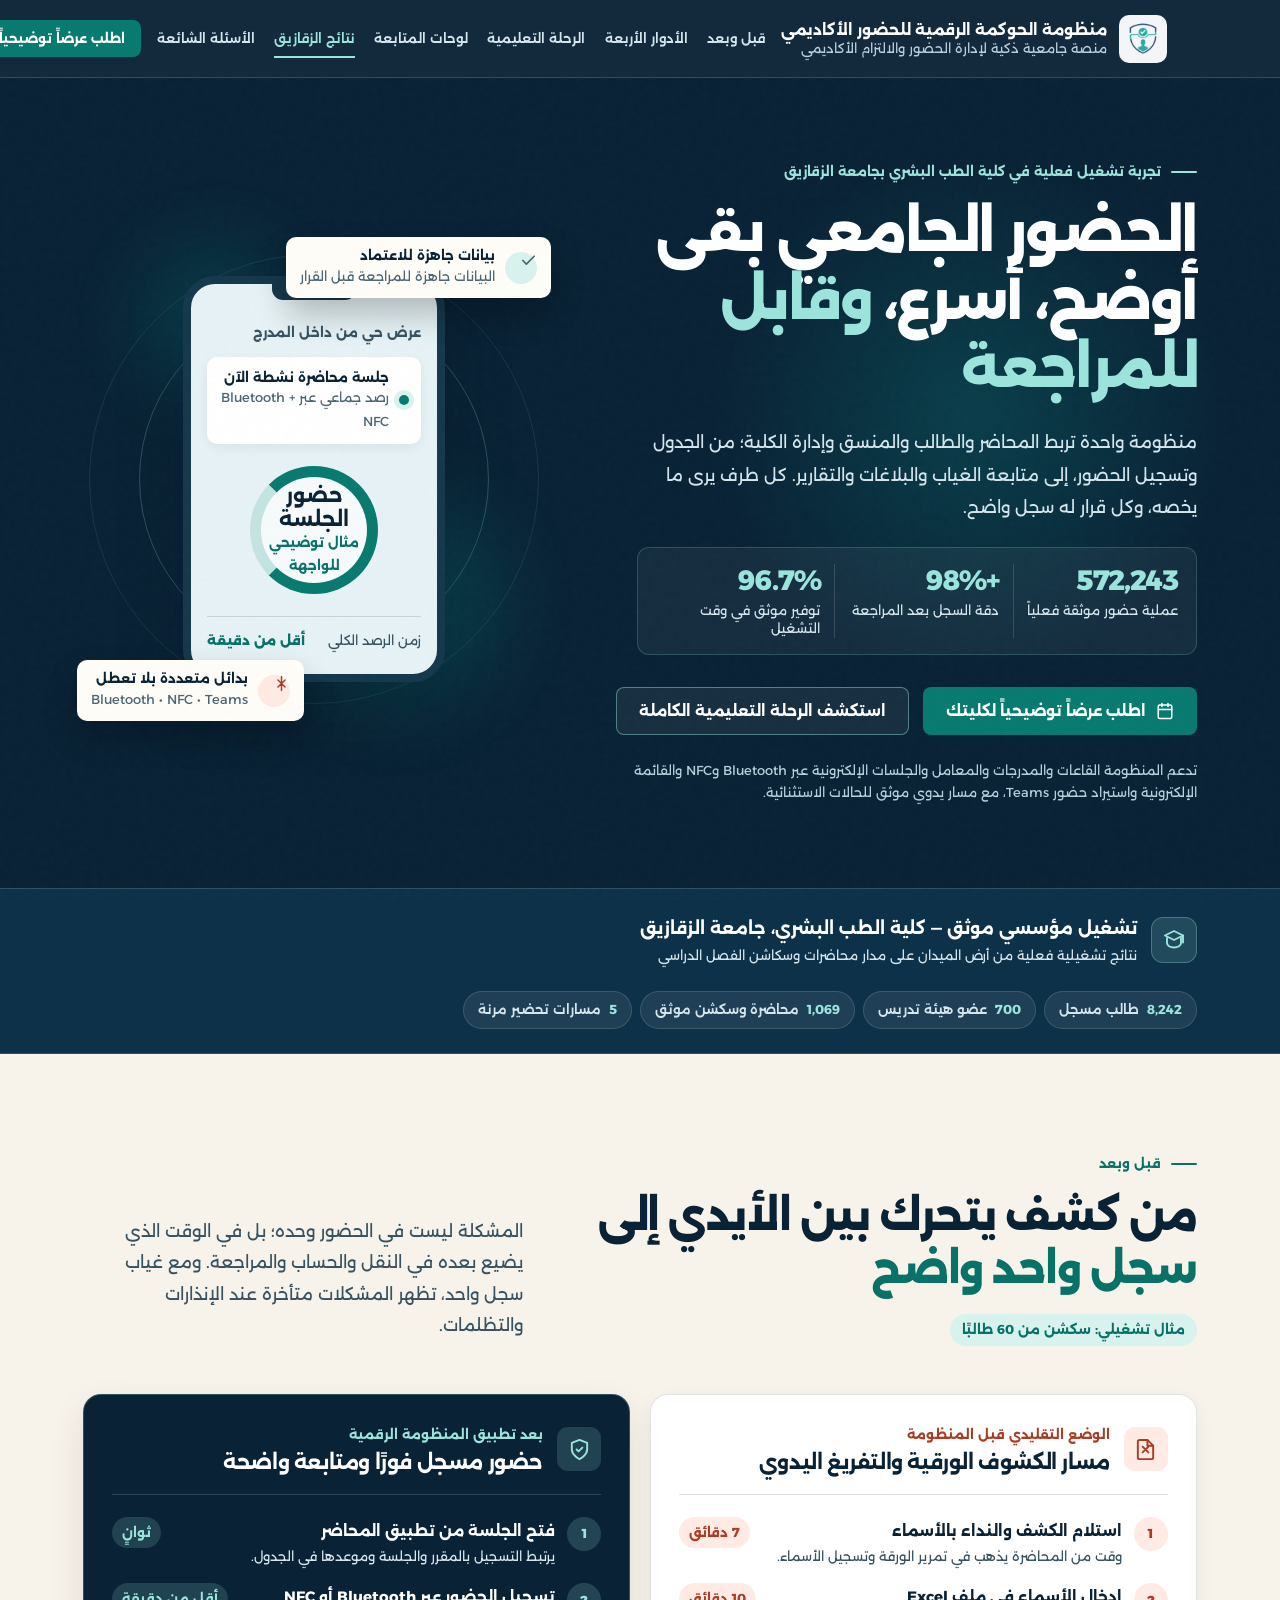
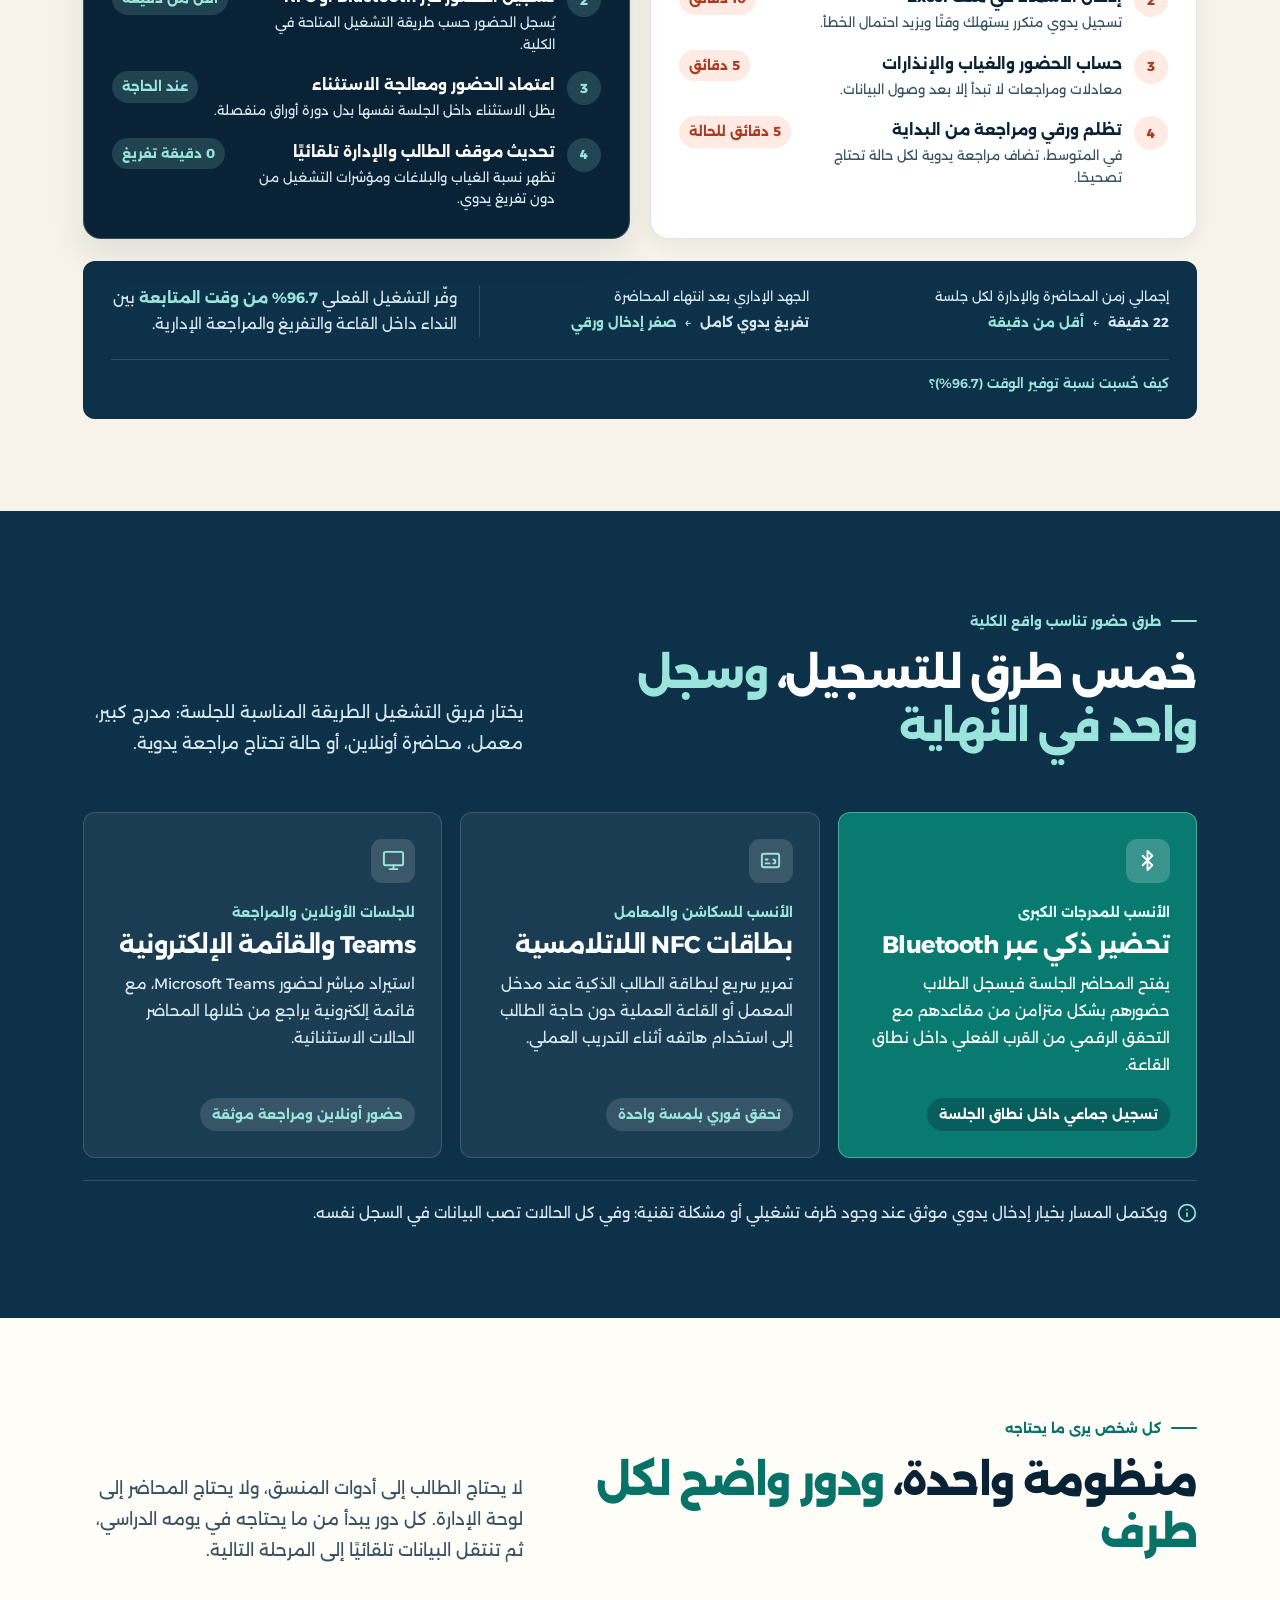
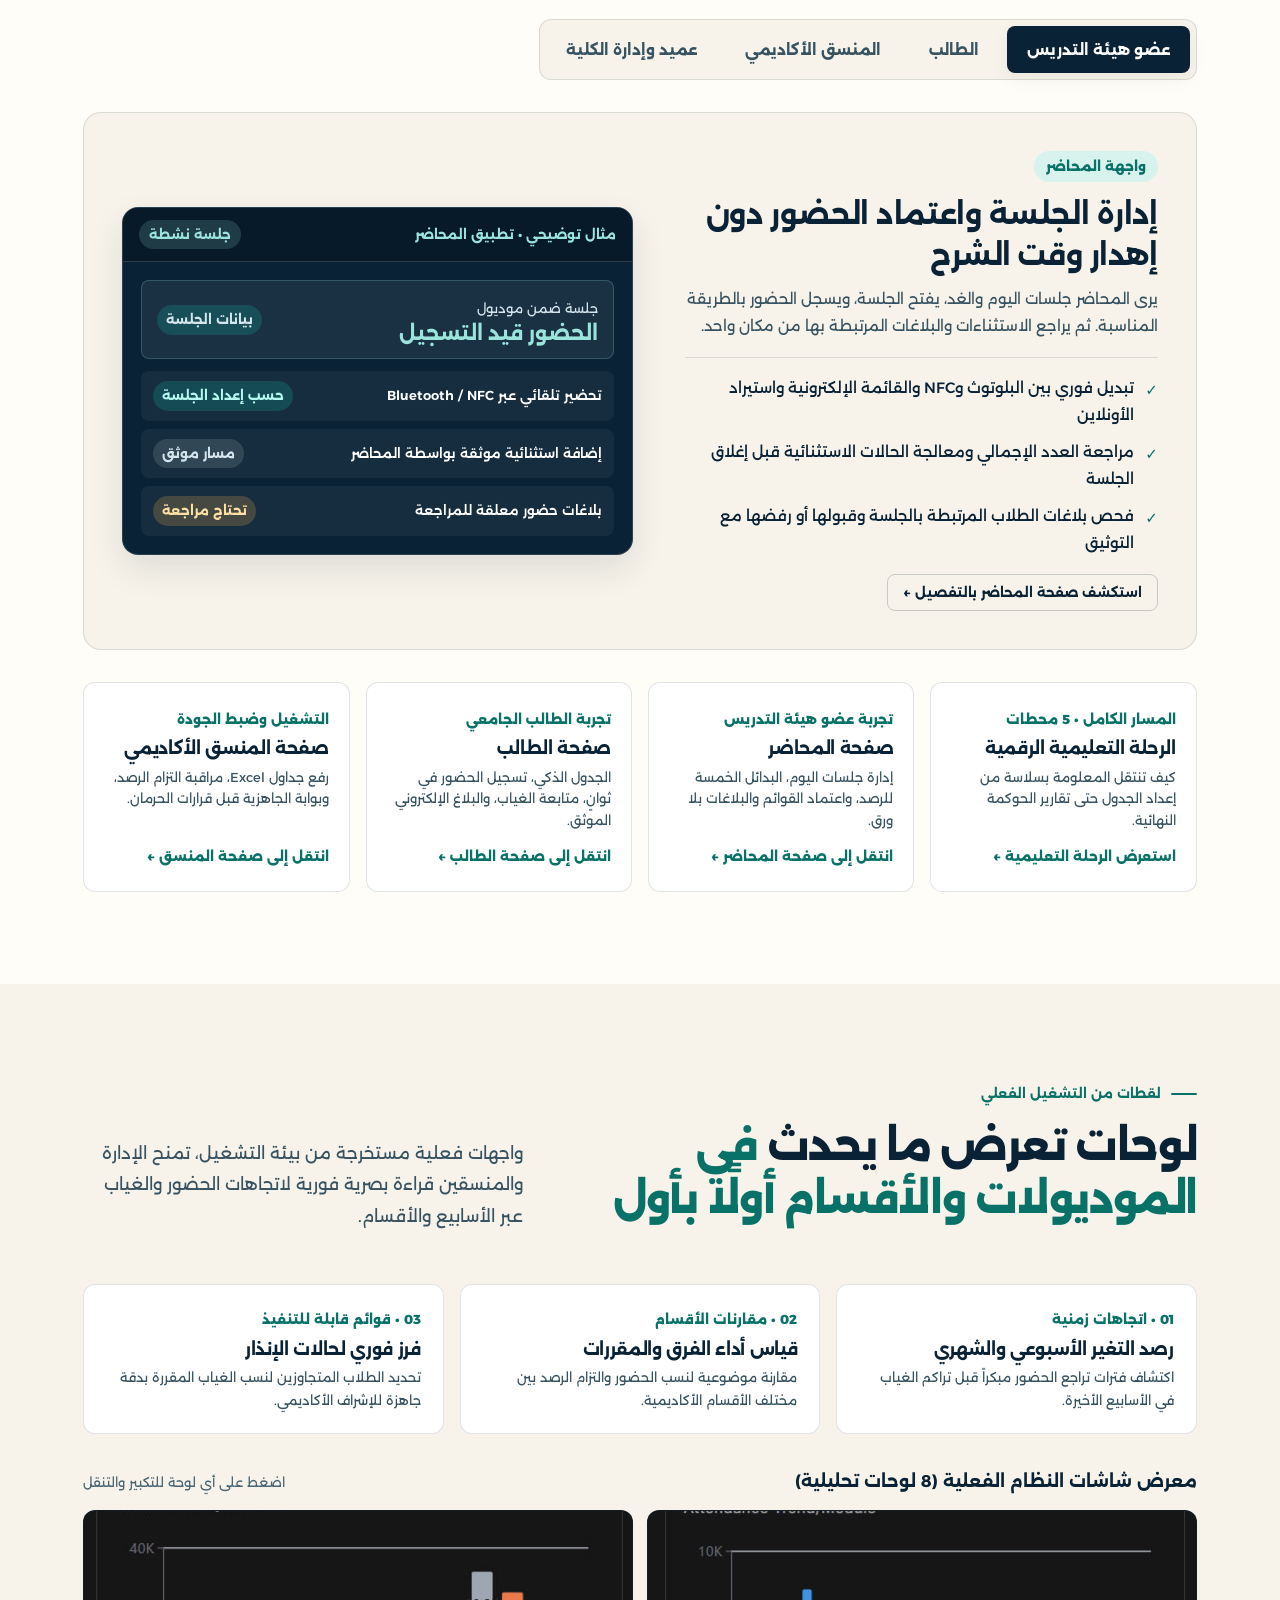
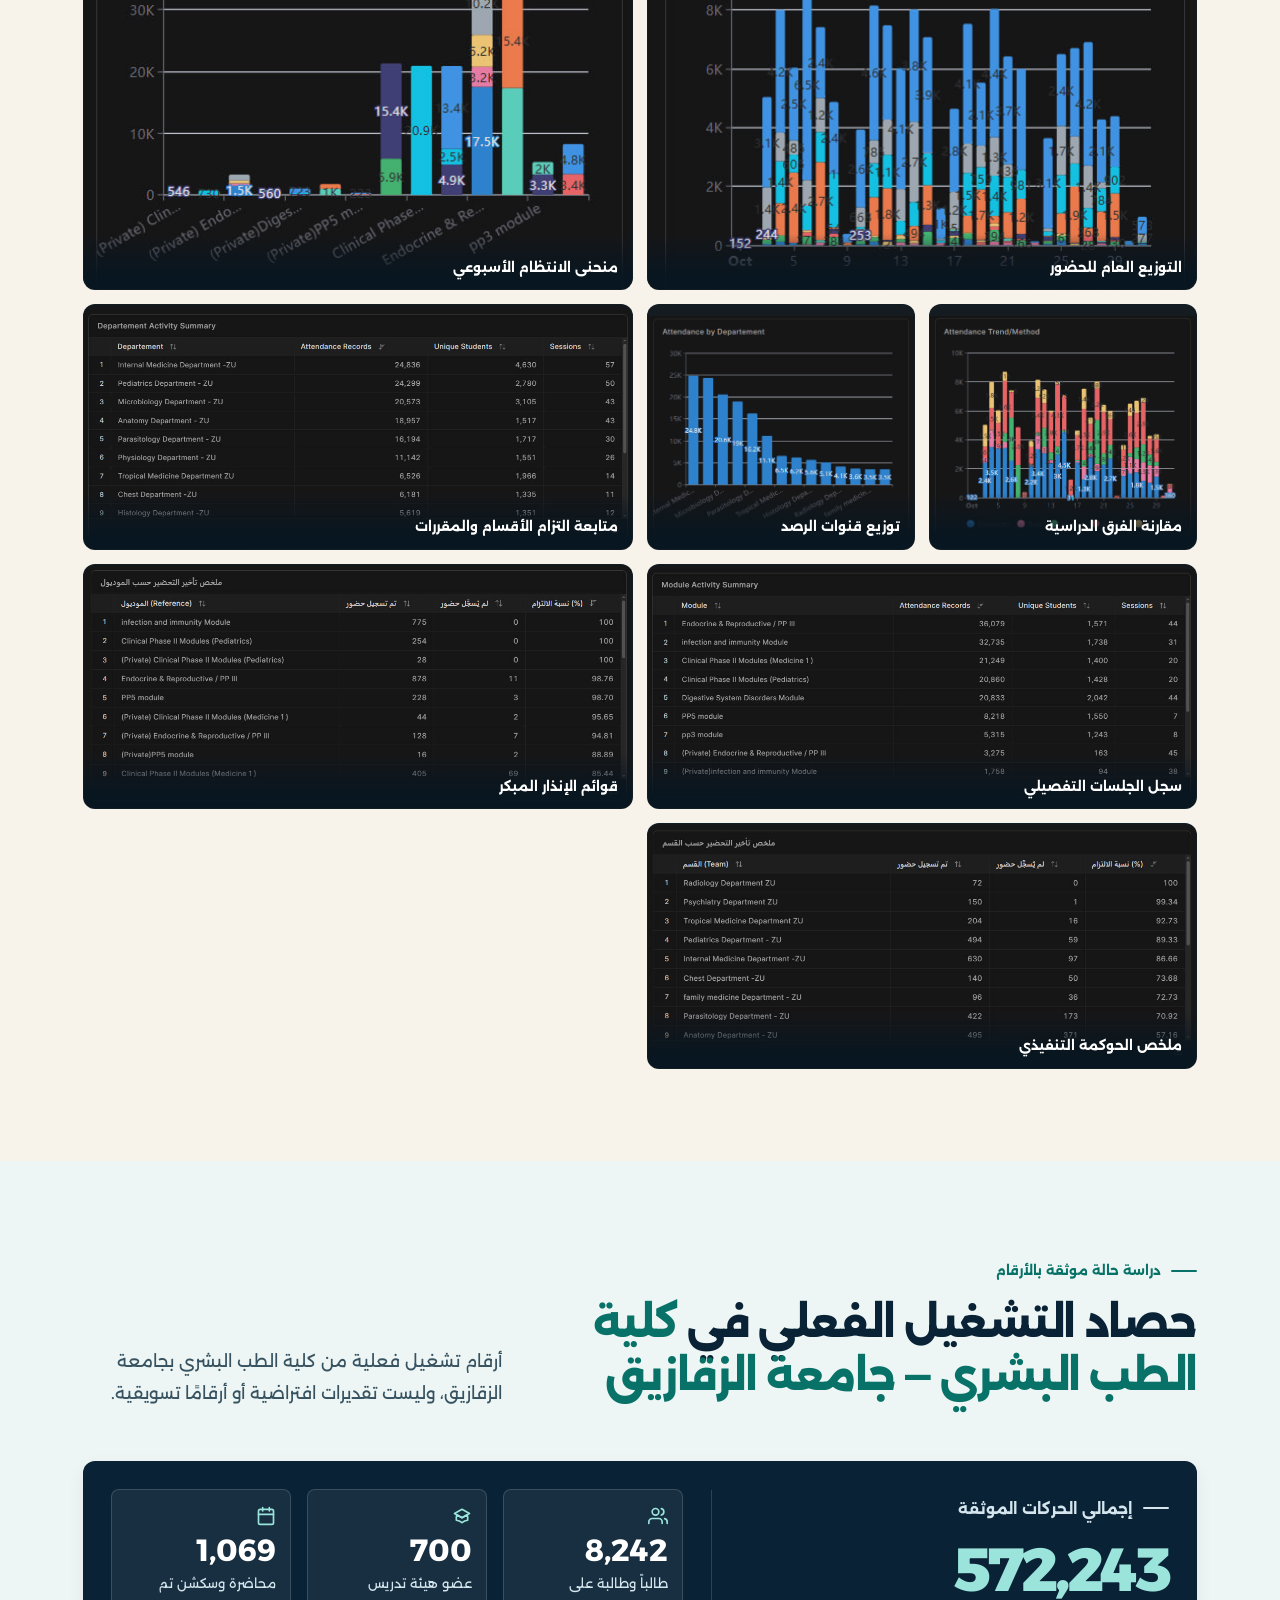
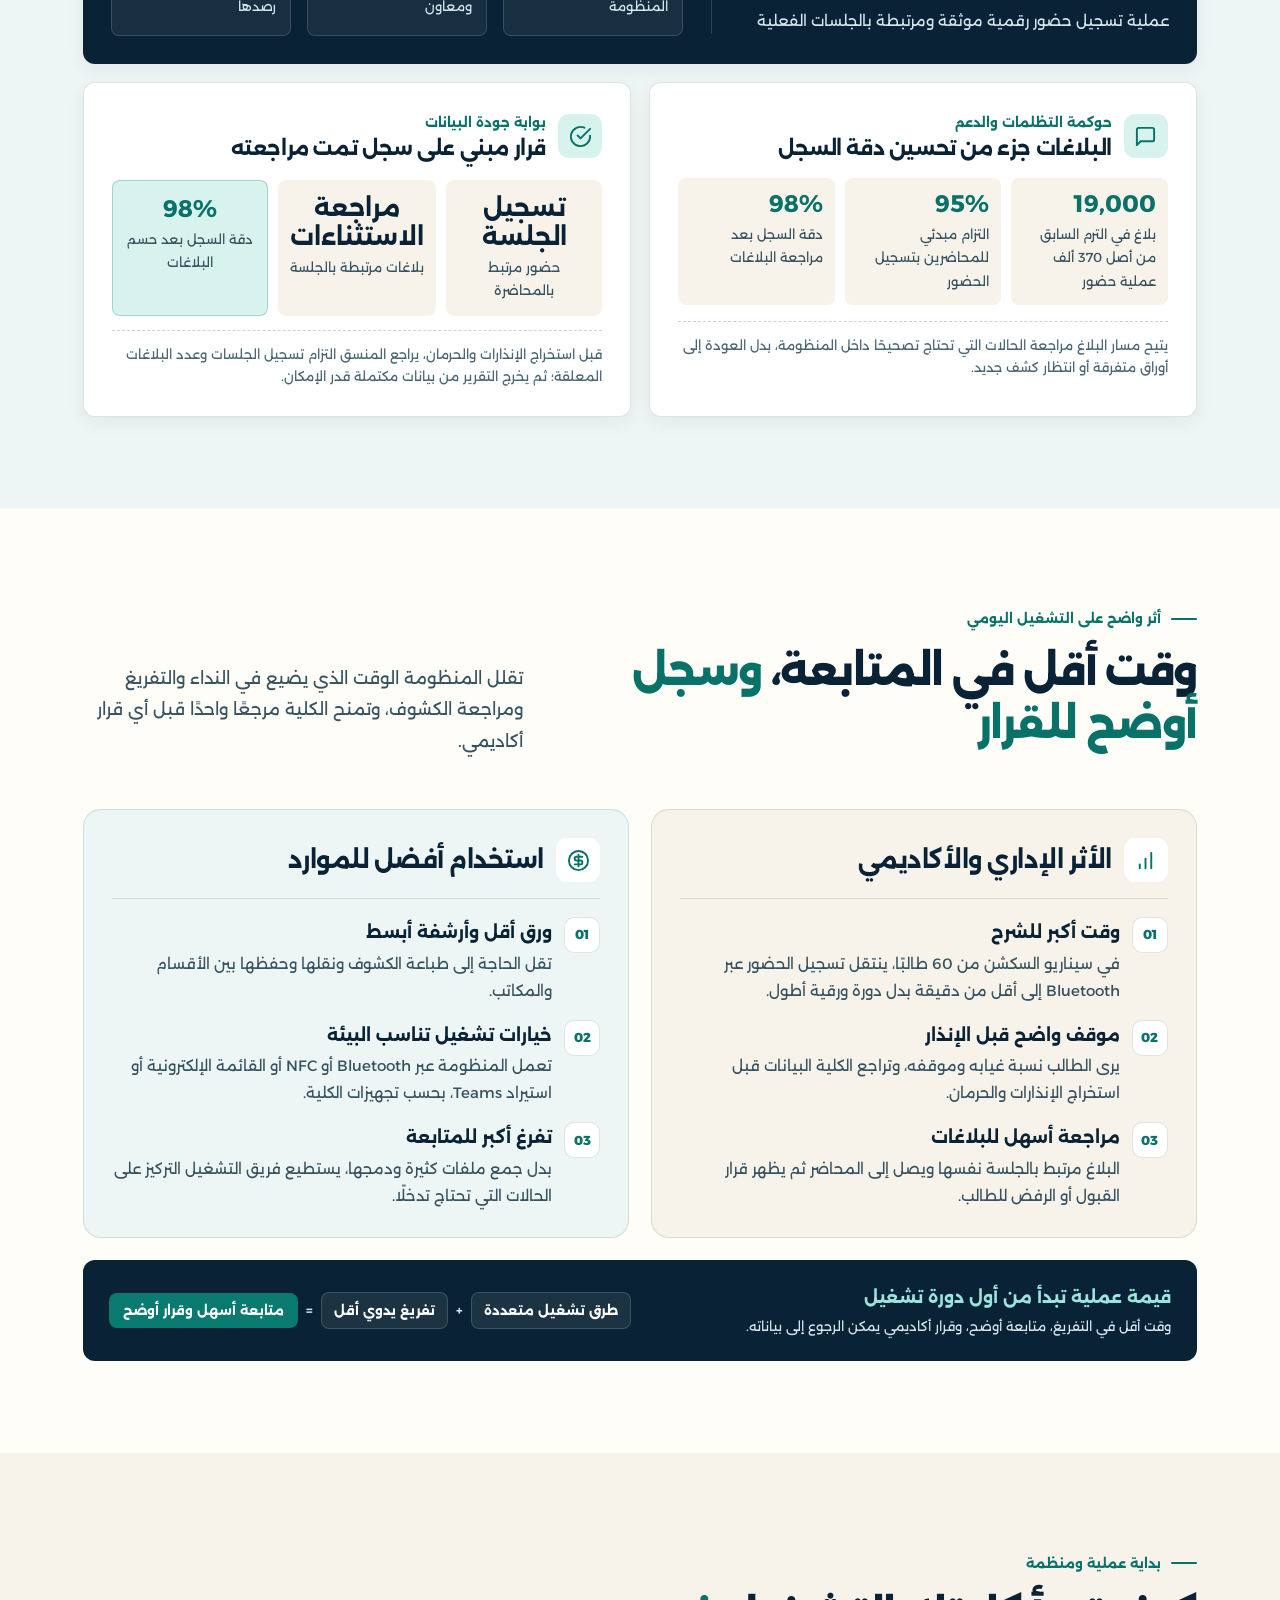
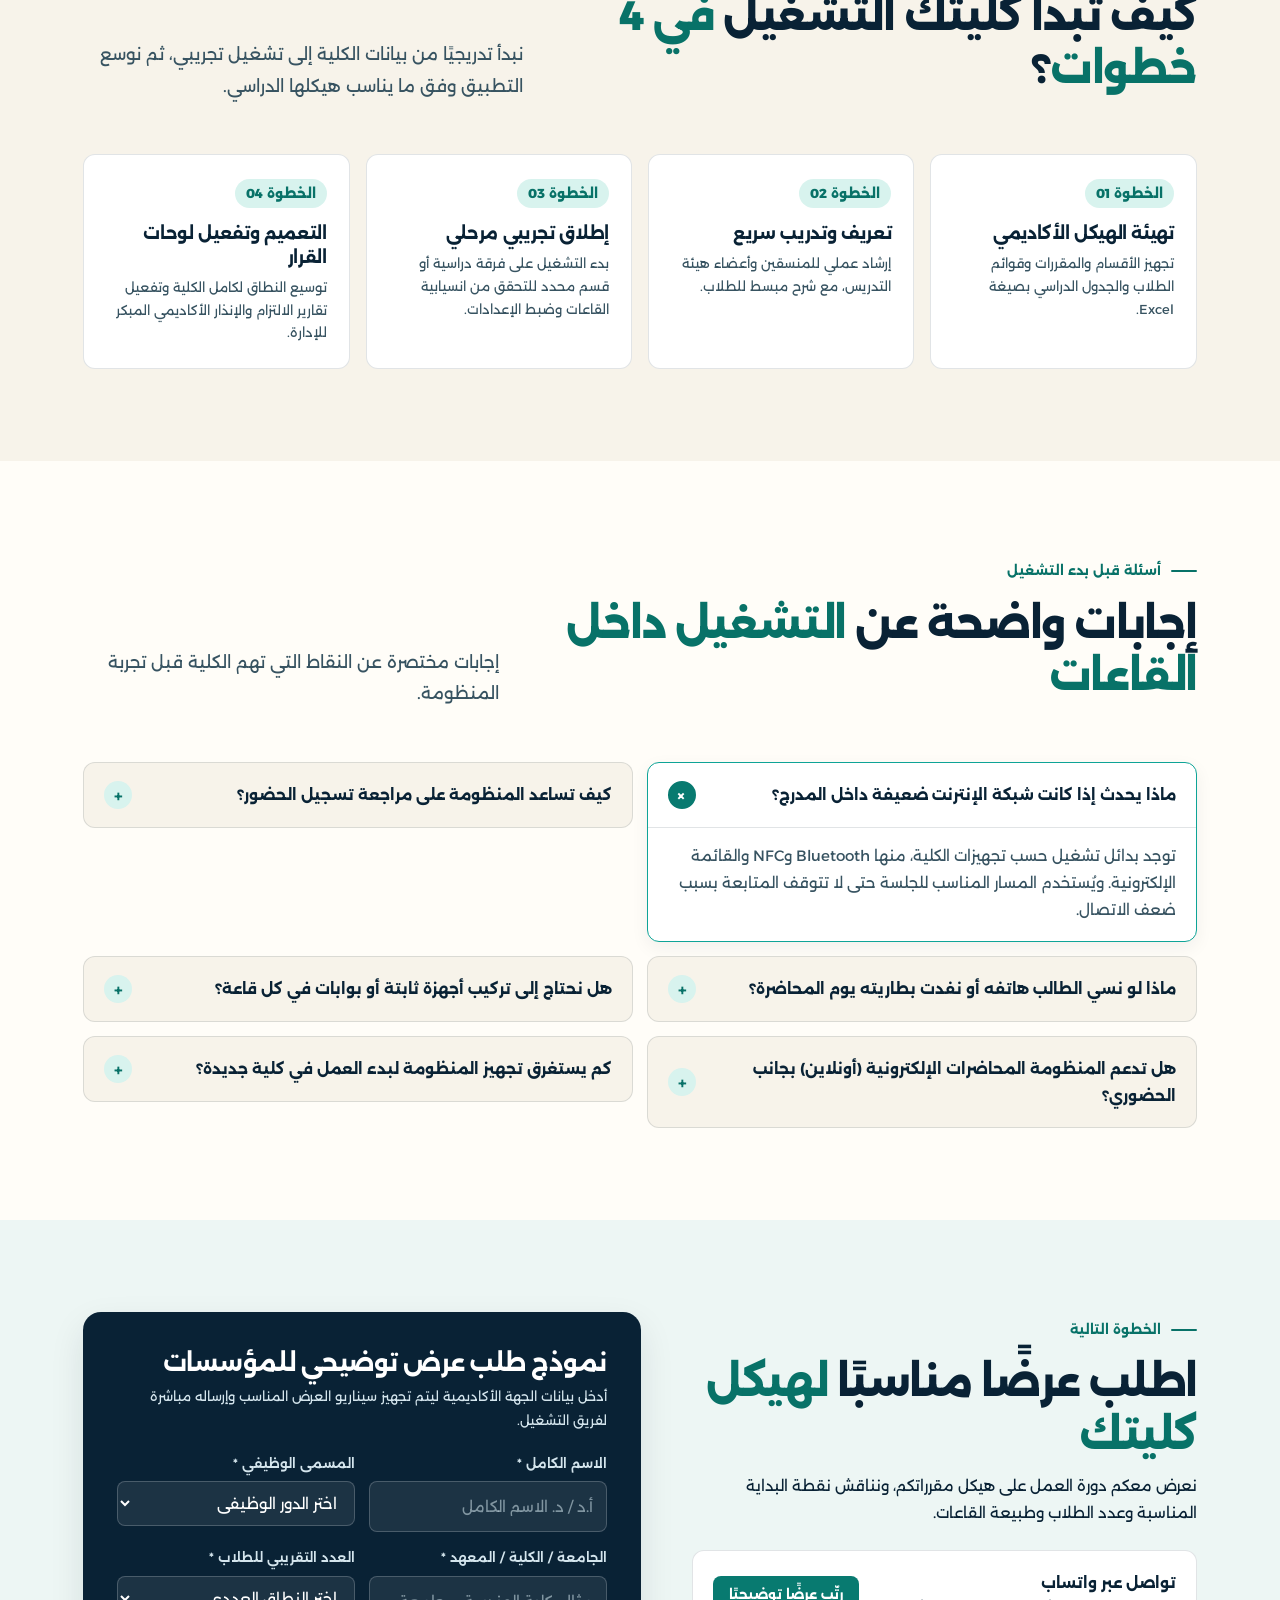
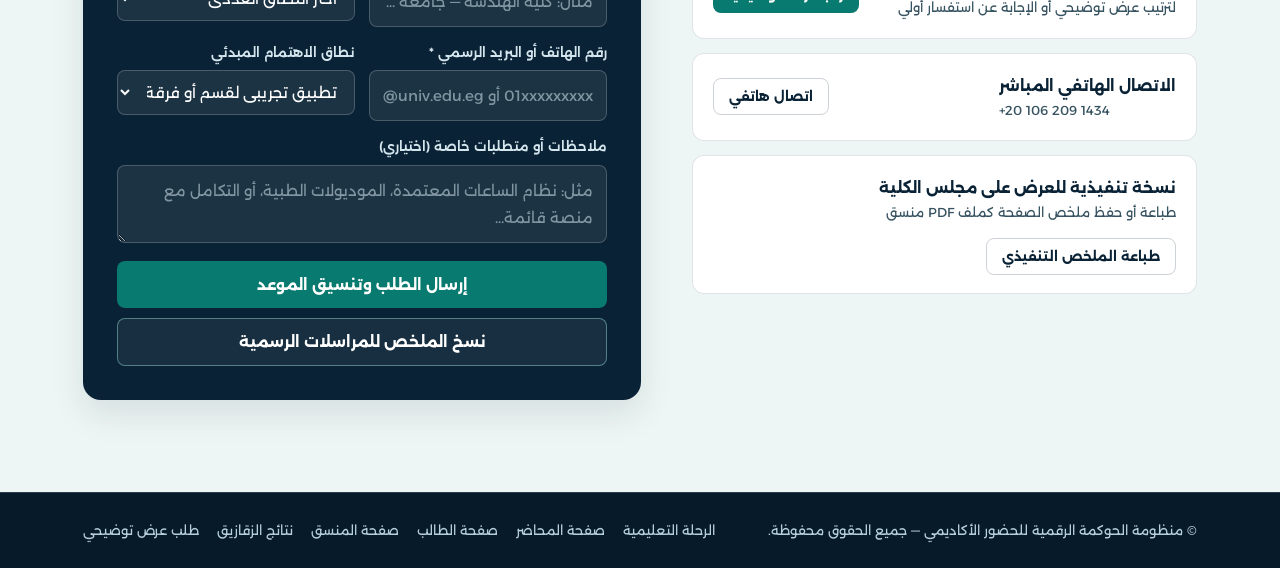
==== index.html @ 61c37899 "refine landing page Arabic messaging" ====
<!DOCTYPE html>
<html lang="ar" dir="rtl">
<head>
  <meta charset="UTF-8">
  <meta name="viewport" content="width=device-width, initial-scale=1.0">
  <title>منظومة الحوكمة الرقمية للحضور الأكاديمي | حضور واضح وقرار موثق</title>
  <meta name="description" content="منظومة للحضور الأكاديمي تربط المحاضر والطالب والمنسق والإدارة في سجل واحد قابل للمراجعة. مطبقة فعليًا في كلية الطب البشري بجامعة الزقازيق عبر 572,243 عملية حضور موثقة.">
  <meta name="theme-color" content="#092235">

  <!-- Favicons -->
  <link rel="icon" type="image/png" sizes="32x32" href="assets/favicon-32.png">
  <link rel="apple-touch-icon" sizes="180x180" href="assets/apple-touch-icon.png">

  <!-- Open Graph / Social Sharing -->
  <meta property="og:type" content="website">
  <meta property="og:locale" content="ar_EG">
  <meta property="og:title" content="منظومة الحوكمة الرقمية للحضور الأكاديمي">
  <meta property="og:description" content="من تسجيل الحضور إلى متابعة الغياب والبلاغات والتقارير، في مسار واحد مطبق فعليًا بكلية الطب البشري بجامعة الزقازيق.">
  <meta property="og:image" content="assets/og-cover.jpg">
  <meta property="og:image:width" content="1200">
  <meta property="og:image:height" content="630">
  <meta name="twitter:card" content="summary_large_image">
  <meta name="twitter:title" content="منظومة الحوكمة الرقمية للحضور الأكاديمي">
  <meta name="twitter:description" content="حضور أكاديمي واضح، سجل قابل للمراجعة، وقرارات مبنية على بيانات مكتملة.">
  <meta name="twitter:image" content="assets/og-cover.jpg">

  <!-- Fonts -->
  <link rel="preconnect" href="https://fonts.googleapis.com">
  <link rel="preconnect" href="https://fonts.gstatic.com" crossorigin>
  <link href="https://fonts.googleapis.com/css2?family=Alexandria:wght@400;500;600;700;800&display=swap" rel="stylesheet">

  <!-- Progressive Enhancement Flag -->
  <script>document.documentElement.classList.add('js-enabled');</script>

  <!-- Unified Stylesheet -->
  <link rel="stylesheet" href="css/main.css">

  <!-- Structured Data (JSON-LD) -->
  <script type="application/ld+json">
  {
    "@context": "https://schema.org",
    "@graph": [
      {
        "@type": "SoftwareApplication",
        "name": "منظومة الحوكمة الرقمية للحضور الأكاديمي",
        "applicationCategory": "EducationalApplication",
        "inLanguage": "ar",
        "description": "منظومة جامعية لتسجيل الحضور ومتابعة الغياب والبلاغات والتقارير عبر Bluetooth وNFC والقائمة الإلكترونية واستيراد الجلسات الإلكترونية."
      },
      {
        "@type": "FAQPage",
        "mainEntity": [
          {
            "@type": "Question",
            "name": "ماذا يحدث إذا تعذر اتصال الإنترنت داخل المدرج أو القاعة؟",
            "acceptedAnswer": {
              "@type": "Answer",
              "text": "تعتمد المنظومة مسارات تشغيل مرنة تشمل البلوتوث المحلي وNFC والقائمة الإلكترونية للمحاضر، بحيث لا يتعطل رصد الجلسة في القاعات كثيفة العدد أو ضعيفة التغطية."
            }
          },
          {
            "@type": "Question",
            "name": "كيف تمنع المنظومة تسجيل الحضور بالنيابة عن طالب آخر؟",
            "acceptedAnswer": {
              "@type": "Answer",
              "text": "يرتبط حساب كل طالب بجهازه الشخصي الموثق مع تحقق القرب المكاني للجلسة النشطة عبر البلوتوث أو البطاقة الذكية NFC، إضافة إلى مراجعة المحاضر الفورية لقائمة القاعة قبل الاعتماد."
            }
          },
          {
            "@type": "Question",
            "name": "ماذا لو نسي الطالب هاتفه أو نفدت بطاريته يوم المحاضرة؟",
            "acceptedAnswer": {
              "@type": "Answer",
              "text": "يمكن للطالب التسجيل ببطاقة NFC أو يضيفه المحاضر عبر المسار اليدوي الموثق للاستثناءات، كما يتيح النظام تقديم بلاغ حضور إلكتروني مرتبط بالجلسة نفسها دون أوراق."
            }
          }
        ]
      }
    ]
  }
  </script>
</head>
<body>
  <div class="noise" aria-hidden="true"></div>
  <a class="skip-link" href="#main-content">تخطي إلى المحتوى الرئيسي</a>

  <!-- Sticky Header -->
  <header class="topbar">
    <div class="topbar-inner">
      <a class="brand" href="#top" aria-label="منظومة الحوكمة الرقمية للحضور الأكاديمي — العودة لأعلى الصفحة">
        <img class="brand-logo" src="assets/logo-112.png" alt="شعار منظومة الحوكمة الرقمية للحضور الأكاديمي" width="48" height="48">
        <span>
          منظومة الحوكمة الرقمية للحضور الأكاديمي
          <small>منصة جامعية ذكية لإدارة الحضور والالتزام الأكاديمي</small>
        </span>
      </a>

      <nav class="main-nav" id="main-nav" aria-label="التنقل الرئيسي">
        <a href="#comparison">قبل وبعد</a>
        <a href="#roles">الأدوار الأربعة</a>
        <a href="journey.html">الرحلة التعليمية</a>
        <a href="#dashboards">لوحات المتابعة</a>
        <a href="#results">نتائج الزقازيق</a>
        <a href="#faq">الأسئلة الشائعة</a>
      </nav>

      <div class="topbar-actions">
        <a class="btn btn-outline-light btn-sm header-whatsapp" data-cta-source="header_whatsapp" href="https://wa.me/201062091434?text=%D9%85%D8%B1%D8%AD%D8%A8%D8%A7%D9%8B%D8%8C%20%D8%A3%D8%B1%D8%BA%D8%A8%20%D9%81%D9%8A%20%D8%A7%D9%84%D8%A7%D8%B3%D8%AA%D9%81%D8%B3%D8%A7%D8%B1%20%D8%B9%D9%86%20%D9%85%D9%86%D8%B8%D9%88%D9%85%D8%A9%20%D8%A7%D9%84%D8%AD%D9%88%D9%83%D9%85%D8%A9%20%D8%A7%D9%84%D8%B1%D9%82%D9%85%D9%8A%D8%A9%20%D9%84%D9%84%D8%AD%D8%B6%D9%88%D8%B1%20%D8%A7%D9%84%D8%A3%D9%83%D8%A7%D8%AF%D9%8A%D9%85%D9%8A" target="_blank" rel="noopener noreferrer">
          تواصل عبر واتساب
        </a>
        <a class="btn btn-primary btn-sm" href="#contact">اطلب عرضاً توضيحياً</a>
        <button class="menu-toggle" type="button" aria-expanded="false" aria-controls="main-nav" aria-label="فتح القائمة الرئيسية">
          <svg class="icon-burger" viewBox="0 0 24 24" fill="none" stroke="currentColor" stroke-width="2" stroke-linecap="round" aria-hidden="true">
            <path d="M4 7h16M4 12h16M4 17h16"/>
          </svg>
          <svg class="icon-close" viewBox="0 0 24 24" fill="none" stroke="currentColor" stroke-width="2" stroke-linecap="round" aria-hidden="true">
            <path d="M6 6l12 12M18 6L6 18"/>
          </svg>
        </button>
      </div>
    </div>
  </header>

  <main id="main-content">
    <!-- =====================================================================
         1. HERO SECTION
         ===================================================================== -->
    <section class="hero" id="top">
      <div class="hero-inner">
        <div class="hero-copy">
          <p class="eyebrow">تجربة تشغيل فعلية في كلية الطب البشري بجامعة الزقازيق</p>
          <h1>الحضور الجامعي بقى أوضح، أسرع، <em>وقابل للمراجعة</em></h1>
          <p class="hero-lead">
            منظومة واحدة تربط المحاضر والطالب والمنسق وإدارة الكلية؛ من الجدول وتسجيل الحضور، إلى متابعة الغياب والبلاغات والتقارير. كل طرف يرى ما يخصه، وكل قرار له سجل واضح.
          </p>

          <!-- 3 Focused Above-the-Fold Proof Numbers -->
          <div class="hero-stats" aria-label="أبرز مؤشرات التشغيل الفعلي">
            <div class="hero-stat">
              <strong data-count="572243">572,243</strong>
              <span>عملية حضور موثقة فعلياً</span>
            </div>
            <div class="hero-stat">
              <strong>+98%</strong>
              <span>دقة السجل بعد المراجعة</span>
            </div>
            <div class="hero-stat">
              <strong>96.7%</strong>
              <span>توفير موثق في وقت التشغيل</span>
            </div>
          </div>

          <div class="hero-actions">
            <a class="btn btn-primary" href="#contact">
              <svg viewBox="0 0 24 24" fill="none" stroke="currentColor" stroke-width="2" stroke-linecap="round" stroke-linejoin="round" aria-hidden="true">
                <rect x="3" y="4" width="18" height="18" rx="2"/><path d="M16 2v4M8 2v4M3 10h18"/>
              </svg>
              اطلب عرضاً توضيحياً لكليتك
            </a>
            <a class="btn btn-outline-light" href="journey.html">
              استكشف الرحلة التعليمية الكاملة
            </a>
          </div>

          <p class="hero-scope">
            تدعم المنظومة القاعات والمدرجات والمعامل والجلسات الإلكترونية عبر Bluetooth وNFC والقائمة الإلكترونية واستيراد حضور Teams، مع مسار يدوي موثق للحالات الاستثنائية.
          </p>
        </div>

        <!-- Hero Interactive-Style Visual -->
        <div class="hero-art" aria-label="معاينة فورية لجلسة حضور نشطة داخل القاعة">
          <span class="orbit orbit-a" aria-hidden="true"></span>
          <span class="orbit orbit-b" aria-hidden="true"></span>
          <span class="halo halo-one" aria-hidden="true"></span>
          <span class="halo halo-two" aria-hidden="true"></span>

          <div class="floating-badge badge-verified">
            <span class="floating-badge-icon" aria-hidden="true">
              <svg viewBox="0 0 24 24" fill="none" stroke="currentColor" stroke-width="2.4" stroke-linecap="round" stroke-linejoin="round">
                <path d="M20 6L9 17l-5-5"/>
              </svg>
            </span>
            <div>
              <b>بيانات جاهزة للاعتماد</b>
              <span>البيانات جاهزة للمراجعة قبل القرار</span>
            </div>
          </div>

          <div class="hero-phone">
            <div class="hero-phone-notch" aria-hidden="true"></div>
            <div class="hero-phone-body">
              <span class="phone-eyebrow">عرض حي من داخل المدرج</span>
              <div class="phone-session-card">
                <span class="pulse-dot" aria-hidden="true"></span>
                <div>
                  <b>جلسة محاضرة نشطة الآن</b>
                  <span>رصد جماعي عبر Bluetooth + NFC</span>
                </div>
              </div>
              <div class="attendance-ring">
                <b>حضور الجلسة</b>
                <span>مثال توضيحي للواجهة</span>
              </div>
              <div class="phone-footer-row">
                <span>زمن الرصد الكلي</span>
                <b>أقل من دقيقة</b>
              </div>
            </div>
          </div>

          <div class="floating-badge badge-scan">
            <span class="floating-badge-icon" aria-hidden="true">
              <svg viewBox="0 0 24 24" fill="none" stroke="currentColor" stroke-width="2" stroke-linecap="round" stroke-linejoin="round">
                <path d="M12 2v20M17 7l-5 5 5 5M7 7l5 5-5 5"/>
              </svg>
            </span>
            <div>
              <b>بدائل متعددة بلا تعطل</b>
              <span>Bluetooth • NFC • Teams</span>
            </div>
          </div>
        </div>
      </div>
    </section>

    <!-- =====================================================================
         2. INSTITUTIONAL TRUST & DEPLOYMENT BANNER
         ===================================================================== -->
    <section class="trust-banner" aria-label="سجل التشغيل الفعلي">
      <div class="trust-banner-inner">
        <div class="trust-entity">
          <div class="trust-seal" aria-hidden="true">
            <svg viewBox="0 0 24 24" fill="none" stroke="currentColor" stroke-width="1.9" stroke-linecap="round" stroke-linejoin="round">
              <path d="M12 3l9 4.5-9 4.5-9-4.5L12 3z"/><path d="M5 10v5c0 2.5 3.1 4.5 7 4.5s7-2 7-4.5v-5"/><path d="M21 7.5v7"/>
            </svg>
          </div>
          <div>
            <strong>تشغيل مؤسسي موثق — كلية الطب البشري، جامعة الزقازيق</strong>
            <span>نتائج تشغيلية فعلية من أرض الميدان على مدار محاضرات وسكاشن الفصل الدراسي</span>
          </div>
        </div>

        <ul class="trust-pills">
          <li><b>8,242</b> طالب مسجل</li>
          <li><b>700</b> عضو هيئة تدريس</li>
          <li><b>1,069</b> محاضرة وسكشن موثق</li>
          <li><b>5</b> مسارات تحضير مرنة</li>
        </ul>
      </div>
    </section>

    <!-- =====================================================================
         3. PROBLEM & COMPARISON: BEFORE VS AFTER
         ===================================================================== -->
    <section class="section surface-cream" id="comparison">
      <span id="case" aria-hidden="true"></span>
      <div class="section-inner reveal">
        <div class="section-head">
          <div>
            <p class="eyebrow dark">قبل وبعد</p>
            <h2>من كشف يتحرك بين الأيدي إلى <em>سجل واحد واضح</em></h2>
            <span class="scenario-tag">مثال تشغيلي: سكشن من 60 طالبًا</span>
          </div>
          <p>
            المشكلة ليست في الحضور وحده؛ بل في الوقت الذي يضيع بعده في النقل والحساب والمراجعة. ومع غياب سجل واحد، تظهر المشكلات متأخرة عند الإنذارات والتظلمات.
          </p>
        </div>

        <!-- Mobile Switcher Tabs (Visible on phones <=760px) -->
        <div class="mobile-lane-tabs" role="tablist" aria-label="مقارنة الطريقة الورقية والنظام الرقمي">
          <button class="lane-tab" type="button" role="tab" aria-selected="true" data-lane-target="lane-before">
            قبل: الكشوف الورقية
          </button>
          <button class="lane-tab tab-after" type="button" role="tab" aria-selected="false" data-lane-target="lane-after">
            بعد: المنظومة الرقمية
          </button>
        </div>

        <div class="process-lanes">
          <!-- BEFORE LANE -->
          <article class="process-lane before-lane" id="lane-before">
            <div class="lane-header">
              <div class="icon-box" aria-hidden="true">
                <svg viewBox="0 0 24 24" fill="none" stroke="currentColor" stroke-width="2" stroke-linecap="round" stroke-linejoin="round">
                  <path d="M14 2H6a2 2 0 0 0-2 2v16a2 2 0 0 0 2 2h12a2 2 0 0 0 2-2V8z"/><path d="M14 2v6h6M9 15l6-6M15 15l-6-6"/>
                </svg>
              </div>
              <div>
                <div class="lane-kicker">الوضع التقليدي قبل المنظومة</div>
                <h3>مسار الكشوف الورقية والتفريغ اليدوي</h3>
              </div>
            </div>

            <ol class="process-steps">
              <li>
                <span class="step-num">1</span>
                <div>
                  <b>استلام الكشف والنداء بالأسماء</b>
                  <p>وقت من المحاضرة يذهب في تمرير الورقة وتسجيل الأسماء.</p>
                </div>
                <span class="step-time">7 دقائق</span>
              </li>
              <li>
                <span class="step-num">2</span>
                <div>
                  <b>إدخال الأسماء في ملف Excel</b>
                  <p>تسجيل يدوي متكرر يستهلك وقتًا ويزيد احتمال الخطأ.</p>
                </div>
                <span class="step-time">10 دقائق</span>
              </li>
              <li>
                <span class="step-num">3</span>
                <div>
                  <b>حساب الحضور والغياب والإنذارات</b>
                  <p>معادلات ومراجعات لا تبدأ إلا بعد وصول البيانات.</p>
                </div>
                <span class="step-time">5 دقائق</span>
              </li>
              <li>
                <span class="step-num">4</span>
                <div>
                  <b>تظلم ورقي ومراجعة من البداية</b>
                  <p>في المتوسط، تضاف مراجعة يدوية لكل حالة تحتاج تصحيحًا.</p>
                </div>
                <span class="step-time">5 دقائق للحالة</span>
              </li>
            </ol>
          </article>

          <!-- AFTER LANE -->
          <article class="process-lane after-lane is-hidden-mobile" id="lane-after">
            <div class="lane-header">
              <div class="icon-box" aria-hidden="true">
                <svg viewBox="0 0 24 24" fill="none" stroke="currentColor" stroke-width="2" stroke-linecap="round" stroke-linejoin="round">
                  <path d="M12 22s8-4 8-10V5l-8-3-8 3v7c0 6 8 10 8 10z"/><path d="M9 12l2 2 4-4"/>
                </svg>
              </div>
              <div>
                <div class="lane-kicker">بعد تطبيق المنظومة الرقمية</div>
                <h3>حضور مسجل فورًا ومتابعة واضحة</h3>
              </div>
            </div>

            <ol class="process-steps">
              <li>
                <span class="step-num">1</span>
                <div>
                  <b>فتح الجلسة من تطبيق المحاضر</b>
                  <p>يرتبط التسجيل بالمقرر والجلسة وموعدها في الجدول.</p>
                </div>
                <span class="step-time">ثوانٍ</span>
              </li>
              <li>
                <span class="step-num">2</span>
                <div>
                  <b>تسجيل الحضور عبر Bluetooth أو NFC</b>
                  <p>يُسجل الحضور حسب طريقة التشغيل المتاحة في الكلية.</p>
                </div>
                <span class="step-time">أقل من دقيقة</span>
              </li>
              <li>
                <span class="step-num">3</span>
                <div>
                  <b>اعتماد الحضور ومعالجة الاستثناء</b>
                  <p>يظل الاستثناء داخل الجلسة نفسها بدل دورة أوراق منفصلة.</p>
                </div>
                <span class="step-time">عند الحاجة</span>
              </li>
              <li>
                <span class="step-num">4</span>
                <div>
                  <b>تحديث موقف الطالب والإدارة تلقائيًا</b>
                  <p>تظهر نسبة الغياب والبلاغات ومؤشرات التشغيل من دون تفريغ يدوي.</p>
                </div>
                <span class="step-time">0 دقيقة تفريغ</span>
              </li>
            </ol>
          </article>
        </div>

        <!-- Quantified Evidence + Expandable Calculation Note -->
        <div class="process-evidence">
          <div class="evidence-metric">
            <span>إجمالي زمن المحاضرة والإدارة لكل جلسة</span>
            <strong>
              <span>22 دقيقة</span>
              <span class="arrow-sep">←</span>
              <span class="after-val">أقل من دقيقة</span>
            </strong>
          </div>
          <div class="evidence-metric">
            <span>الجهد الإداري بعد انتهاء المحاضرة</span>
            <strong>
              <span>تفريغ يدوي كامل</span>
              <span class="arrow-sep">←</span>
              <span class="after-val">صفر إدخال ورقي</span>
            </strong>
          </div>
          <div class="evidence-summary">
            <p>
              وفّر التشغيل الفعلي <b>96.7% من وقت المتابعة</b> بين النداء داخل القاعة والتفريغ والمراجعة الإدارية.
            </p>
          </div>
          <details class="calc-details">
            <summary>كيف حُسبت نسبة توفير الوقت (96.7%)؟</summary>
            <p>
              في المثال التشغيلي لسكشن من 60 طالبًا: يستغرق المسار الورقي نحو 22 دقيقة للحضور والإدخال والحساب، وقد يصل إلى 27 دقيقة عند وجود تظلم. في المقابل، يستغرق تسجيل الحضور عبر Bluetooth أقل من دقيقة، ثم تُجرى الحسابات تلقائيًا.
            </p>
          </details>
        </div>
      </div>
    </section>

    <!-- =====================================================================
         4. HOW IT WORKS: FLEXIBLE ATTENDANCE CHANNELS
         ===================================================================== -->
    <section class="section surface-slate" id="how-it-works">
      <span id="features" aria-hidden="true"></span>
      <div class="section-inner reveal">
        <div class="section-head">
          <div>
            <p class="eyebrow">طرق حضور تناسب واقع الكلية</p>
            <h2>خمس طرق للتسجيل، <em>وسجل واحد في النهاية</em></h2>
          </div>
          <p>
            يختار فريق التشغيل الطريقة المناسبة للجلسة: مدرج كبير، معمل، محاضرة أونلاين، أو حالة تحتاج مراجعة يدوية.
          </p>
        </div>

        <div class="method-cards">
          <article class="method-card card-featured">
            <div class="icon-box" aria-hidden="true">
              <svg viewBox="0 0 24 24" fill="none" stroke="currentColor" stroke-width="2" stroke-linecap="round" stroke-linejoin="round">
                <path d="M7 7l10 10-5 5V2l5 5L7 17"/>
              </svg>
            </div>
            <span class="method-tag">الأنسب للمدرجات الكبرى</span>
            <h3>تحضير ذكي عبر Bluetooth</h3>
            <p>
              يفتح المحاضر الجلسة فيسجل الطلاب حضورهم بشكل متزامن من مقاعدهم مع التحقق الرقمي من القرب الفعلي داخل نطاق القاعة.
            </p>
            <span class="method-badge">تسجيل جماعي داخل نطاق الجلسة</span>
          </article>

          <article class="method-card">
            <div class="icon-box" aria-hidden="true">
              <svg viewBox="0 0 24 24" fill="none" stroke="currentColor" stroke-width="2" stroke-linecap="round" stroke-linejoin="round">
                <rect x="3" y="5" width="18" height="14" rx="2"/><path d="M7 15h4M7 11h2M15 11a2 2 0 0 1 0 4"/>
              </svg>
            </div>
            <span class="method-tag">الأنسب للسكاشن والمعامل</span>
            <h3>بطاقات NFC اللاتلامسية</h3>
            <p>
              تمرير سريع لبطاقة الطالب الذكية عند مدخل المعمل أو القاعة العملية دون حاجة الطالب إلى استخدام هاتفه أثناء التدريب العملي.
            </p>
            <span class="method-badge">تحقق فوري بلمسة واحدة</span>
          </article>

          <article class="method-card">
            <div class="icon-box" aria-hidden="true">
              <svg viewBox="0 0 24 24" fill="none" stroke="currentColor" stroke-width="2" stroke-linecap="round" stroke-linejoin="round">
                <rect x="2" y="3" width="20" height="14" rx="2"/><path d="M8 21h8M12 17v4"/>
              </svg>
            </div>
            <span class="method-tag">للجلسات الأونلاين والمراجعة</span>
            <h3>Teams والقائمة الإلكترونية</h3>
            <p>
              استيراد مباشر لحضور Microsoft Teams، مع قائمة إلكترونية يراجع من خلالها المحاضر الحالات الاستثنائية.
            </p>
            <span class="method-badge">حضور أونلاين ومراجعة موثقة</span>
          </article>
        </div>

        <div class="methods-note">
          <svg viewBox="0 0 24 24" fill="none" stroke="currentColor" stroke-width="2" stroke-linecap="round" stroke-linejoin="round" aria-hidden="true">
            <circle cx="12" cy="12" r="10"/><path d="M12 16v-4M12 8h.01"/>
          </svg>
          <span>ويكتمل المسار بخيار إدخال يدوي موثق عند وجود ظرف تشغيلي أو مشكلة تقنية؛ وفي كل الحالات تصب البيانات في السجل نفسه.</span>
        </div>
      </div>
    </section>

    <!-- =====================================================================
         5. FOR EVERY ROLE: 4-ROLE INTERACTIVE SHOWCASE + SUBPAGE DIRECTORY
         ===================================================================== -->
    <section class="section surface-paper" id="roles">
      <div class="section-inner reveal">
        <div class="section-head">
          <div>
            <p class="eyebrow dark">كل شخص يرى ما يحتاجه</p>
            <h2>منظومة واحدة، <em>ودور واضح لكل طرف</em></h2>
          </div>
          <p>
            لا يحتاج الطالب إلى أدوات المنسق، ولا يحتاج المحاضر إلى لوحة الإدارة. كل دور يبدأ من ما يحتاجه في يومه الدراسي، ثم تنتقل البيانات تلقائيًا إلى المرحلة التالية.
          </p>
        </div>

        <!-- Accessible Role Tablist -->
        <div class="role-tablist" role="tablist" aria-label="اختر الدور الأكاديمي لمعاينة تجربته">
          <button class="role-tab" id="tab-lecturer" role="tab" type="button" aria-selected="true" aria-controls="panel-lecturer" data-role-target="panel-lecturer">
            عضو هيئة التدريس
          </button>
          <button class="role-tab" id="tab-student" role="tab" type="button" aria-selected="false" aria-controls="panel-student" tabindex="-1" data-role-target="panel-student">
            الطالب
          </button>
          <button class="role-tab" id="tab-coordinator" role="tab" type="button" aria-selected="false" aria-controls="panel-coordinator" tabindex="-1" data-role-target="panel-coordinator">
            المنسق الأكاديمي
          </button>
          <button class="role-tab" id="tab-leadership" role="tab" type="button" aria-selected="false" aria-controls="panel-leadership" tabindex="-1" data-role-target="panel-leadership">
            عميد وإدارة الكلية
          </button>
        </div>

        <!-- PANEL 1: LECTURER -->
        <div class="role-panel" id="panel-lecturer" role="tabpanel" aria-labelledby="tab-lecturer">
          <div class="role-copy">
            <span class="role-kicker">واجهة المحاضر</span>
            <h3>إدارة الجلسة واعتماد الحضور دون إهدار وقت الشرح</h3>
            <p>
              يرى المحاضر جلسات اليوم والغد، يفتح الجلسة، ويسجل الحضور بالطريقة المناسبة. ثم يراجع الاستثناءات والبلاغات المرتبطة بها من مكان واحد.
            </p>
            <ul class="role-bullets">
              <li>تبديل فوري بين البلوتوث وNFC والقائمة الإلكترونية واستيراد الأونلاين</li>
              <li>مراجعة العدد الإجمالي ومعالجة الحالات الاستثنائية قبل إغلاق الجلسة</li>
              <li>فحص بلاغات الطلاب المرتبطة بالجلسة وقبولها أو رفضها مع التوثيق</li>
            </ul>
            <div class="role-subpage-cta">
              <a class="btn btn-outline-dark btn-sm" href="lecturer.html">استكشف صفحة المحاضر بالتفصيل ←</a>
            </div>
          </div>

          <div class="ui-mockup" aria-label="نموذج توضيحي لواجهة المحاضر">
            <div class="ui-mockup-bar">
              <span class="ui-mockup-title">مثال توضيحي • تطبيق المحاضر</span>
              <span class="ui-status-pill">جلسة نشطة</span>
            </div>
            <div class="ui-mockup-body">
              <div class="ui-highlight-box">
                <div>
                  <span>جلسة ضمن موديول</span>
                  <strong>الحضور قيد التسجيل</strong>
                </div>
                <span class="ui-chip chip-ok">بيانات الجلسة</span>
              </div>
              <div class="ui-list">
                <div class="ui-row">
                  <b>تحضير تلقائي عبر Bluetooth / NFC</b>
                  <span class="ui-chip chip-ok">حسب إعداد الجلسة</span>
                </div>
                <div class="ui-row">
                  <b>إضافة استثنائية موثقة بواسطة المحاضر</b>
                  <span class="ui-chip chip-info">مسار موثق</span>
                </div>
                <div class="ui-row">
                  <b>بلاغات حضور معلقة للمراجعة</b>
                  <span class="ui-chip chip-warn">تحتاج مراجعة</span>
                </div>
              </div>
            </div>
          </div>
        </div>

        <!-- PANEL 2: STUDENT -->
        <div class="role-panel" id="panel-student" role="tabpanel" aria-labelledby="tab-student" hidden>
          <div class="role-copy">
            <span class="role-kicker">تطبيق الطالب</span>
            <h3>شفافية كاملة في الجدول ونسب الغياب والإنذارات</h3>
            <p>
              يعرف الطالب محاضرته القادمة ومكانها ومحاضرها، ثم يتابع موقفه من الحضور والغياب ويقدم بلاغًا إذا ظهرت مشكلة.
            </p>
            <ul class="role-bullets">
              <li>عرض يومي واضح للمحاضرات والسكاشن الحضورية والإلكترونية</li>
              <li>مؤشر دقيق لنسبة الغياب في كل موديول مع تنبيهات مبكرة قبل الحرمان</li>
              <li>تقديم بلاغ إلكتروني مرتبط بالجلسة ومتابعة حالته (قيد المراجعة / مقبول / مرفوض)</li>
            </ul>
            <div class="role-subpage-cta">
              <a class="btn btn-outline-dark btn-sm" href="student.html">استكشف صفحة الطالب بالتفصيل ←</a>
            </div>
          </div>

          <div class="ui-mockup" aria-label="نموذج توضيحي لتطبيق الطالب">
            <div class="ui-mockup-bar">
              <span class="ui-mockup-title">مثال توضيحي • تطبيق الطالب</span>
              <span class="ui-status-pill">موقف الطالب</span>
            </div>
            <div class="ui-mockup-body">
              <div class="ui-highlight-box">
                <div>
                  <span>إجمالي الالتزام في الفصل الحالي</span>
                  <strong>نسبة الحضور ظاهرة للطالب</strong>
                </div>
                <span class="ui-chip chip-ok">لا توجد إجراءات معلقة</span>
              </div>
              <div class="ui-list">
                <div class="ui-row">
                  <b>موديول ضمن المسار الدراسي</b>
                  <span class="ui-chip chip-ok">نسبة الغياب</span>
                </div>
                <div class="ui-row">
                  <b>جلسات تحتاج انتباهًا</b>
                  <span class="ui-chip chip-warn">تنبيه مبكر</span>
                </div>
                <div class="ui-row">
                  <b>بلاغ مرتبط بجلسة</b>
                  <span class="ui-chip chip-ok">تمت المراجعة</span>
                </div>
              </div>
            </div>
          </div>
        </div>

        <!-- PANEL 3: COORDINATOR -->
        <div class="role-panel" id="panel-coordinator" role="tabpanel" aria-labelledby="tab-coordinator" hidden>
          <div class="role-copy">
            <span class="role-kicker">لوحة المنسق الأكاديمي</span>
            <h3>تشغيل الجداول وضبط جاهزية البيانات قبل إصدار القرارات</h3>
            <p>
              يرفع المنسق الجدول ويراجعه، ثم يتابع التزام تسجيل الجلسات والبلاغات المعلقة قبل استخراج تقارير الإنذارات والحرمان.
            </p>
            <ul class="role-bullets">
              <li>رفع ومراجعة الجداول الدراسية وتوزيع المقررات والأقسام بمرونة</li>
              <li>رصد الجلسات غير المسجلة أو البلاغات المتأخرة مع تنبيه المسؤولين عنها</li>
              <li>بوابة تحقق قبل استخراج قوائم الإنذارات والحرمان النهائية</li>
            </ul>
            <div class="role-subpage-cta">
              <a class="btn btn-outline-dark btn-sm" href="coordinator.html">استكشف صفحة المنسق بالتفصيل ←</a>
            </div>
          </div>

          <div class="ui-mockup" aria-label="نموذج توضيحي للوحة المنسق">
            <div class="ui-mockup-bar">
              <span class="ui-mockup-title">مثال توضيحي • لوحة المنسق</span>
              <span class="ui-status-pill">مراجعة البيانات</span>
            </div>
            <div class="ui-mockup-body">
              <div class="ui-highlight-box">
                <div>
                  <span>اكتمال رصد المحاضرات المجدولة</span>
                  <strong>موقف التسجيل ظاهر</strong>
                </div>
                <span class="ui-chip chip-ok">جاهزية التقرير</span>
              </div>
              <div class="ui-list">
                <div class="ui-row">
                  <b>استيراد جدول الأسبوع بصيغة Excel</b>
                  <span class="ui-chip chip-ok">تمت المراجعة</span>
                </div>
                <div class="ui-row">
                  <b>البلاغات الطلابية</b>
                  <span class="ui-chip chip-info">تحت المراجعة</span>
                </div>
                <div class="ui-row">
                  <b>قوائم الإنذار المبكر للفرق الدراسية</b>
                  <span class="ui-chip chip-ok">محدثة وجاهزة للتصدير</span>
                </div>
              </div>
            </div>
          </div>
        </div>

        <!-- PANEL 4: DEAN / LEADERSHIP -->
        <div class="role-panel" id="panel-leadership" role="tabpanel" aria-labelledby="tab-leadership" hidden>
          <div class="role-copy">
            <span class="role-kicker">لوحة القيادات الأكاديمية</span>
            <h3>رؤية تنفيذية شاملة للأقسام والفرق الدراسية في شاشة واحدة</h3>
            <p>
              ترى إدارة الكلية مؤشرات الحضور والالتزام من دون انتظار تجميع كشوف ورقية في نهاية الشهر.
            </p>
            <ul class="role-bullets">
              <li>مقارنة نسب الحضور والالتزام بين الفرق الدراسية والأقسام العلمية</li>
              <li>متابعة مؤشرات أداء الرصد وسرعة الاستجابة للبلاغات الأكاديمية</li>
              <li>تقارير رسمية موثقة قابلة للطباعة والتصدير لمجالس الكليات والاعتماد</li>
            </ul>
            <div class="role-subpage-cta">
              <a class="btn btn-outline-dark btn-sm" href="journey.html#governance">استكشف حوكمة القرار والتقارير ←</a>
            </div>
          </div>

          <div class="ui-mockup" aria-label="نموذج توضيحي للوحة عميد الكلية">
            <div class="ui-mockup-bar">
              <span class="ui-mockup-title">مثال توضيحي • لوحة الإدارة</span>
              <span class="ui-status-pill">مؤشرات التشغيل</span>
            </div>
            <div class="ui-mockup-body">
              <div class="ui-highlight-box">
                <div>
                  <span>إجمالي الحضور الموثق بالكلية</span>
                  <strong>572,243 عملية رصد</strong>
                </div>
                  <span class="ui-chip chip-ok">سجل قابل للمراجعة</span>
              </div>
              <div class="ui-list">
                <div class="ui-row">
                  <b>معدل التزام الأقسام برصد الجلسات</b>
                  <span class="ui-chip chip-ok">مؤشر الالتزام</span>
                </div>
                <div class="ui-row">
                  <b>الطلاب ضمن نطاق الإنذار الأكاديمي</b>
                  <span class="ui-chip chip-warn">فرز تلقائي مبكر</span>
                </div>
                <div class="ui-row">
                  <b>تقرير مجلس الكلية الشهري</b>
                  <span class="ui-chip chip-info">جاهز للتصدير</span>
                </div>
              </div>
            </div>
          </div>
        </div>

        <!-- Direct Cross-Links Directory to All 4 Upgraded Subpages -->
        <div class="ecosystem-grid" aria-label="صفحات المنظومة التفصيلية">
          <a class="ecosystem-card" href="journey.html">
            <div class="ecosystem-card-top">
              <span>المسار الكامل • 5 محطات</span>
              <h3>الرحلة التعليمية الرقمية</h3>
              <p>كيف تنتقل المعلومة بسلاسة من إعداد الجدول حتى تقارير الحوكمة النهائية.</p>
            </div>
            <span class="ecosystem-link-label">استعرض الرحلة التعليمية ←</span>
          </a>

          <a class="ecosystem-card" href="lecturer.html">
            <div class="ecosystem-card-top">
              <span>تجربة عضو هيئة التدريس</span>
              <h3>صفحة المحاضر</h3>
              <p>إدارة جلسات اليوم، البدائل الخمسة للرصد، واعتماد القوائم والبلاغات بلا ورق.</p>
            </div>
            <span class="ecosystem-link-label">انتقل إلى صفحة المحاضر ←</span>
          </a>

          <a class="ecosystem-card" href="student.html">
            <div class="ecosystem-card-top">
              <span>تجربة الطالب الجامعي</span>
              <h3>صفحة الطالب</h3>
              <p>الجدول الذكي، تسجيل الحضور في ثوانٍ، متابعة الغياب، والبلاغ الإلكتروني الموثق.</p>
            </div>
            <span class="ecosystem-link-label">انتقل إلى صفحة الطالب ←</span>
          </a>

          <a class="ecosystem-card" href="coordinator.html">
            <div class="ecosystem-card-top">
              <span>التشغيل وضبط الجودة</span>
              <h3>صفحة المنسق الأكاديمي</h3>
              <p>رفع جداول Excel، مراقبة التزام الرصد، وبوابة الجاهزية قبل قرارات الحرمان.</p>
            </div>
            <span class="ecosystem-link-label">انتقل إلى صفحة المنسق ←</span>
          </a>
        </div>
      </div>
    </section>

    <!-- =====================================================================
         6. REAL OPERATIONAL DASHBOARDS GALLERY
         ===================================================================== -->
    <section class="section surface-cream" id="dashboards">
      <div class="section-inner reveal">
        <div class="section-head">
          <div>
            <p class="eyebrow dark">لقطات من التشغيل الفعلي</p>
            <h2>لوحات تعرض ما يحدث <em>في الموديولات والأقسام أولًا بأول</em></h2>
          </div>
          <p>
            واجهات فعلية مستخرجة من بيئة التشغيل، تمنح الإدارة والمنسقين قراءة بصرية فورية لاتجاهات الحضور والغياب عبر الأسابيع والأقسام.
          </p>
        </div>

        <div class="dashboard-pillars">
          <article class="dashboard-pillar">
            <span class="pillar-num">01 • اتجاهات زمنية</span>
            <h3>رصد التغير الأسبوعي والشهري</h3>
            <p>اكتشاف فترات تراجع الحضور مبكراً قبل تراكم الغياب في الأسابيع الأخيرة.</p>
          </article>
          <article class="dashboard-pillar">
            <span class="pillar-num">02 • مقارنات الأقسام</span>
            <h3>قياس أداء الفرق والمقررات</h3>
            <p>مقارنة موضوعية لنسب الحضور والتزام الرصد بين مختلف الأقسام الأكاديمية.</p>
          </article>
          <article class="dashboard-pillar">
            <span class="pillar-num">03 • قوائم قابلة للتنفيذ</span>
            <h3>فرز فوري لحالات الإنذار</h3>
            <p>تحديد الطلاب المتجاوزين لنسب الغياب المقررة بدقة جاهزة للإشراف الأكاديمي.</p>
          </article>
        </div>

        <div class="gallery-bar">
          <strong>معرض شاشات النظام الفعلية (8 لوحات تحليلية)</strong>
          <span>اضغط على أي لوحة للتكبير والتنقل</span>
        </div>

        <div class="gallery-grid">
          <button class="gallery-item featured" type="button" data-full="assets/insight-1.jpg" data-caption="التوزيع العام لنسب الحضور والغياب على مستوى الكلية">
            <img src="assets/insight-1.jpg" alt="لوحة التوزيع العام لنسب الحضور والغياب" width="547" height="458" loading="lazy">
            <span class="gallery-caption">التوزيع العام للحضور</span>
          </button>

          <button class="gallery-item featured" type="button" data-full="assets/insight-3.jpg" data-caption="تطور معدلات الحضور عبر أسابيع الفصل الدراسي">
            <img src="assets/insight-3.jpg" alt="منحنى تطور معدلات الحضور عبر الأسابيع" width="540" height="459" loading="lazy">
            <span class="gallery-caption">منحنى الانتظام الأسبوعي</span>
          </button>

          <button class="gallery-item" type="button" data-full="assets/insight-2.jpg" data-caption="مقارنة معدلات الحضور بين الفرق والمستويات الدراسية">
            <img src="assets/insight-2.jpg" alt="مقارنة معدلات الحضور بين الفرق الدراسية" width="539" height="460" loading="lazy">
            <span class="gallery-caption">مقارنة الفرق الدراسية</span>
          </button>

          <button class="gallery-item" type="button" data-full="assets/insight-4.jpg" data-caption="تحليل قنوات التحضير المستخدمة وكثافة التفاعل">
            <img src="assets/insight-4.jpg" alt="تحليل قنوات التحضير المستخدمة" width="540" height="459" loading="lazy">
            <span class="gallery-caption">توزيع قنوات الرصد</span>
          </button>

          <button class="gallery-item wide-table" type="button" data-full="assets/insight-5.jpg" data-caption="سجل متابعة التزام الأقسام والمقررات بجلسات الجدول">
            <img src="assets/insight-5.jpg" alt="جدول متابعة التزام الأقسام والمقررات" width="1072" height="457" loading="lazy">
            <span class="gallery-caption">متابعة التزام الأقسام والمقررات</span>
          </button>

          <button class="gallery-item wide-table" type="button" data-full="assets/insight-6.jpg" data-caption="تفصيل الجلسات المسجلة وأعداد الحضور لكل محاضرة">
            <img src="assets/insight-6.jpg" alt="تفصيل الجلسات المسجلة وأعداد الحضور" width="1074" height="458" loading="lazy">
            <span class="gallery-caption">سجل الجلسات التفصيلي</span>
          </button>

          <button class="gallery-item wide-table" type="button" data-full="assets/insight-7.jpg" data-caption="مؤشرات الإنذار الأكاديمي وحصر تجاوز نسب الغياب">
            <img src="assets/insight-7.jpg" alt="مؤشرات الإنذار الأكاديمي وحصر الغياب" width="1037" height="464" loading="lazy">
            <span class="gallery-caption">قوائم الإنذار المبكر</span>
          </button>

          <button class="gallery-item wide-table" type="button" data-full="assets/insight-8.jpg" data-caption="ملخص الأداء التنفيذي الشامل وحوكمة البيانات">
            <img src="assets/insight-8.jpg" alt="ملخص الأداء التنفيذي الشامل" width="1040" height="458" loading="lazy">
            <span class="gallery-caption">ملخص الحوكمة التنفيذي</span>
          </button>
        </div>
      </div>
    </section>

    <!-- =====================================================================
         7. CASE STUDY NUMBERS: ZAGAZIG FACULTY OF MEDICINE
         ===================================================================== -->
    <section class="section surface-mint" id="results">
      <span id="impact" aria-hidden="true"></span>
      <div class="section-inner reveal">
        <div class="section-head">
          <div>
            <p class="eyebrow dark">دراسة حالة موثقة بالأرقام</p>
            <h2>حصاد التشغيل الفعلي في <em>كلية الطب البشري — جامعة الزقازيق</em></h2>
          </div>
          <p>
            أرقام تشغيل فعلية من كلية الطب البشري بجامعة الزقازيق، وليست تقديرات افتراضية أو أرقامًا تسويقية.
          </p>
        </div>

        <div class="results-grid">
          <!-- Main Scale Banner Card -->
          <article class="result-card scale-card">
            <div class="scale-main">
              <p class="eyebrow">إجمالي الحركات الموثقة</p>
              <strong class="scale-big-num" data-count="572243">572,243</strong>
              <p>عملية تسجيل حضور رقمية موثقة ومرتبطة بالجلسات الفعلية</p>
            </div>

            <div class="scale-submetrics">
              <div class="submetric">
                <svg viewBox="0 0 24 24" fill="none" stroke="currentColor" stroke-width="2" stroke-linecap="round" stroke-linejoin="round" aria-hidden="true">
                  <path d="M17 21v-2a4 4 0 0 0-4-4H5a4 4 0 0 0-4 4v2"/><circle cx="9" cy="7" r="4"/><path d="M23 21v-2a4 4 0 0 0-3-3.87"/><path d="M16 3.13a4 4 0 0 1 0 7.75"/>
                </svg>
                <strong data-count="8242">8,242</strong>
                <span>طالباً وطالبة على المنظومة</span>
              </div>
              <div class="submetric">
                <svg viewBox="0 0 24 24" fill="none" stroke="currentColor" stroke-width="2" stroke-linecap="round" stroke-linejoin="round" aria-hidden="true">
                  <path d="M12 14l9-5-9-5-9 5 9 5z"/><path d="M12 14l6.16-3.422a12.083 12.083 0 0 1 .665 6.479A11.952 11.952 0 0 0 12 20.055a11.952 11.952 0 0 0-6.824-2.998 12.078 12.078 0 0 1 .665-6.479L12 14z"/>
                </svg>
                <strong data-count="700">700</strong>
                <span>عضو هيئة تدريس ومعاون</span>
              </div>
              <div class="submetric">
                <svg viewBox="0 0 24 24" fill="none" stroke="currentColor" stroke-width="2" stroke-linecap="round" stroke-linejoin="round" aria-hidden="true">
                  <rect x="3" y="4" width="18" height="18" rx="2"/><path d="M16 2v4M8 2v4M3 10h18"/>
                </svg>
                <strong data-count="1069">1,069</strong>
                <span>محاضرة وسكشن تم رصدها</span>
              </div>
            </div>
          </article>

          <!-- Card 2: Support & Complaints Resolution -->
          <article class="result-card">
            <div class="card-head-inline">
              <div class="icon-box" aria-hidden="true">
                <svg viewBox="0 0 24 24" fill="none" stroke="currentColor" stroke-width="2" stroke-linecap="round" stroke-linejoin="round">
                  <path d="M21 15a2 2 0 0 1-2 2H7l-4 4V5a2 2 0 0 1 2-2h14a2 2 0 0 1 2 2z"/>
                </svg>
              </div>
              <div>
                <span>حوكمة التظلمات والدعم</span>
                <h3>البلاغات جزء من تحسين دقة السجل</h3>
              </div>
            </div>

            <div class="support-breakdown">
              <div class="support-box">
                <strong>19,000</strong>
                <span>بلاغ في الترم السابق من أصل 370 ألف عملية حضور</span>
              </div>
              <div class="support-box">
                <strong>95%</strong>
                <span>التزام مبدئي للمحاضرين بتسجيل الحضور</span>
              </div>
              <div class="support-box">
                <strong>98%</strong>
                <span>دقة السجل بعد مراجعة البلاغات</span>
              </div>
            </div>

            <p class="card-footnote">
              يتيح مسار البلاغ مراجعة الحالات التي تحتاج تصحيحًا داخل المنظومة، بدل العودة إلى أوراق متفرقة أو انتظار كشف جديد.
            </p>
          </article>

          <!-- Card 3: Data Accuracy Progression -->
          <article class="result-card">
            <div class="card-head-inline">
              <div class="icon-box" aria-hidden="true">
                <svg viewBox="0 0 24 24" fill="none" stroke="currentColor" stroke-width="2" stroke-linecap="round" stroke-linejoin="round">
                  <path d="M22 11.08V12a10 10 0 1 1-5.93-9.14"/><path d="M22 4L12 14.01l-3-3"/>
                </svg>
              </div>
              <div>
                <span>بوابة جودة البيانات</span>
                <h3>قرار مبني على سجل تمت مراجعته</h3>
              </div>
            </div>

            <ol class="quality-steps">
              <li>
                <strong>تسجيل الجلسة</strong>
                <span>حضور مرتبط بالمحاضرة</span>
              </li>
              <li>
                <strong>مراجعة الاستثناءات</strong>
                <span>بلاغات مرتبطة بالجلسة</span>
              </li>
              <li class="final-step">
                <strong>98%</strong>
                <span>دقة السجل بعد حسم البلاغات</span>
              </li>
            </ol>

            <p class="card-footnote">
              قبل استخراج الإنذارات والحرمان، يراجع المنسق التزام تسجيل الجلسات وعدد البلاغات المعلقة؛ ثم يخرج التقرير من بيانات مكتملة قدر الإمكان.
            </p>
          </article>
        </div>
      </div>
    </section>

    <!-- =====================================================================
         8. MERGED ADMINISTRATIVE & FINANCIAL IMPACT
         ===================================================================== -->
    <section class="section surface-paper" id="roi">
      <div class="section-inner reveal">
        <div class="section-head">
          <div>
            <p class="eyebrow dark">أثر واضح على التشغيل اليومي</p>
            <h2>وقت أقل في المتابعة، <em>وسجل أوضح للقرار</em></h2>
          </div>
          <p>
            تقلل المنظومة الوقت الذي يضيع في النداء والتفريغ ومراجعة الكشوف، وتمنح الكلية مرجعًا واحدًا قبل أي قرار أكاديمي.
          </p>
        </div>

        <div class="impact-dual-grid">
          <!-- Column 1: Administrative Governance Impact -->
          <div class="impact-column">
            <div class="impact-col-head">
              <div class="icon-box" aria-hidden="true">
                <svg viewBox="0 0 24 24" fill="none" stroke="currentColor" stroke-width="2" stroke-linecap="round" stroke-linejoin="round">
                  <path d="M12 20V10M18 20V4M6 20v-4"/>
                </svg>
              </div>
              <h3>الأثر الإداري والأكاديمي</h3>
            </div>

            <ul class="impact-list">
              <li>
                <span class="impact-num">01</span>
                <div>
                  <b>وقت أكبر للشرح</b>
                  <p>في سيناريو السكشن من 60 طالبًا، ينتقل تسجيل الحضور عبر Bluetooth إلى أقل من دقيقة بدل دورة ورقية أطول.</p>
                </div>
              </li>
              <li>
                <span class="impact-num">02</span>
                <div>
                  <b>موقف واضح قبل الإنذار</b>
                  <p>يرى الطالب نسبة غيابه وموقفه، وتراجع الكلية البيانات قبل استخراج الإنذارات والحرمان.</p>
                </div>
              </li>
              <li>
                <span class="impact-num">03</span>
                <div>
                  <b>مراجعة أسهل للبلاغات</b>
                  <p>البلاغ مرتبط بالجلسة نفسها ويصل إلى المحاضر ثم يظهر قرار القبول أو الرفض للطالب.</p>
                </div>
              </li>
            </ul>
          </div>

          <!-- Column 2: Financial & Resource Efficiency -->
          <div class="impact-column impact-column-alt">
            <div class="impact-col-head">
              <div class="icon-box" aria-hidden="true">
                <svg viewBox="0 0 24 24" fill="none" stroke="currentColor" stroke-width="2" stroke-linecap="round" stroke-linejoin="round">
                  <circle cx="12" cy="12" r="10"/><path d="M16 8h-6a2 2 0 1 0 0 4h4a2 2 0 1 1 0 4H8M12 18V6"/>
                </svg>
              </div>
              <h3>استخدام أفضل للموارد</h3>
            </div>

            <ul class="impact-list">
              <li>
                <span class="impact-num">01</span>
                <div>
                  <b>ورق أقل وأرشفة أبسط</b>
                  <p>تقل الحاجة إلى طباعة الكشوف ونقلها وحفظها بين الأقسام والمكاتب.</p>
                </div>
              </li>
              <li>
                <span class="impact-num">02</span>
                <div>
                  <b>خيارات تشغيل تناسب البيئة</b>
                  <p>تعمل المنظومة عبر Bluetooth أو NFC أو القائمة الإلكترونية أو استيراد Teams، بحسب تجهيزات الكلية.</p>
                </div>
              </li>
              <li>
                <span class="impact-num">03</span>
                <div>
                  <b>تفرغ أكبر للمتابعة</b>
                  <p>بدل جمع ملفات كثيرة ودمجها، يستطيع فريق التشغيل التركيز على الحالات التي تحتاج تدخلًا.</p>
                </div>
              </li>
            </ul>
          </div>
        </div>

        <div class="roi-strip">
          <div>
            <strong>قيمة عملية تبدأ من أول دورة تشغيل</strong>
            <span>وقت أقل في التفريغ، متابعة أوضح، وقرار أكاديمي يمكن الرجوع إلى بياناته.</span>
          </div>
          <div class="roi-equation" aria-label="ملخص المعادلة التشغيلية">
            <em>طرق تشغيل متعددة</em>
            <span>+</span>
            <em>تفريغ يدوي أقل</em>
            <span>=</span>
            <b>متابعة أسهل وقرار أوضح</b>
          </div>
        </div>
      </div>
    </section>

    <!-- =====================================================================
         10. 4-STEP ONBOARDING ROADMAP
         ===================================================================== -->
    <section class="section surface-cream" id="onboarding">
      <span id="partners" aria-hidden="true"></span>
      <div class="section-inner reveal">
        <div class="section-head">
          <div>
            <p class="eyebrow dark">بداية عملية ومنظمة</p>
            <h2>كيف تبدأ كليتك التشغيل <em>في 4 خطوات</em>؟</h2>
          </div>
          <p>
            نبدأ تدريجيًا من بيانات الكلية إلى تشغيل تجريبي، ثم نوسع التطبيق وفق ما يناسب هيكلها الدراسي.
          </p>
        </div>

        <ol class="onboarding-steps">
          <li class="onboarding-step">
            <span class="step-badge">الخطوة 01</span>
            <h3>تهيئة الهيكل الأكاديمي</h3>
            <p>تجهيز الأقسام والمقررات وقوائم الطلاب والجدول الدراسي بصيغة Excel.</p>
          </li>
          <li class="onboarding-step">
            <span class="step-badge">الخطوة 02</span>
            <h3>تعريف وتدريب سريع</h3>
            <p>إرشاد عملي للمنسقين وأعضاء هيئة التدريس، مع شرح مبسط للطلاب.</p>
          </li>
          <li class="onboarding-step">
            <span class="step-badge">الخطوة 03</span>
            <h3>إطلاق تجريبي مرحلي</h3>
            <p>بدء التشغيل على فرقة دراسية أو قسم محدد للتحقق من انسيابية القاعات وضبط الإعدادات.</p>
          </li>
          <li class="onboarding-step">
            <span class="step-badge">الخطوة 04</span>
            <h3>التعميم وتفعيل لوحات القرار</h3>
            <p>توسيع النطاق لكامل الكلية وتفعيل تقارير الالتزام والإنذار الأكاديمي المبكر للإدارة.</p>
          </li>
        </ol>
      </div>
    </section>

    <!-- =====================================================================
         11. FREQUENTLY ASKED QUESTIONS (ACCORDION)
         ===================================================================== -->
    <section class="section surface-paper" id="faq">
      <div class="section-inner reveal">
        <div class="section-head">
          <div>
            <p class="eyebrow dark">أسئلة قبل بدء التشغيل</p>
            <h2>إجابات واضحة عن <em>التشغيل داخل القاعات</em></h2>
          </div>
          <p>
            إجابات مختصرة عن النقاط التي تهم الكلية قبل تجربة المنظومة.
          </p>
        </div>

        <div class="faq-grid">
          <details class="faq-item" open>
            <summary>
              <span>ماذا يحدث إذا كانت شبكة الإنترنت ضعيفة داخل المدرج؟</span>
              <span class="faq-icon" aria-hidden="true">+</span>
            </summary>
            <div class="faq-answer">
              توجد بدائل تشغيل حسب تجهيزات الكلية، منها Bluetooth وNFC والقائمة الإلكترونية. ويُستخدم المسار المناسب للجلسة حتى لا تتوقف المتابعة بسبب ضعف الاتصال.
            </div>
          </details>

          <details class="faq-item">
          <summary>
              <span>كيف تساعد المنظومة على مراجعة تسجيل الحضور؟</span>
              <span class="faq-icon" aria-hidden="true">+</span>
            </summary>
            <div class="faq-answer">
              تسجل المنظومة الحضور داخل الجلسة النشطة، ثم تمنح المحاضر قائمة رقمية للمراجعة واعتماد الحالات الاستثنائية. كما يبقى لكل تعديل أو بلاغ مسار واضح يمكن الرجوع إليه.
            </div>
          </details>

          <details class="faq-item">
            <summary>
              <span>ماذا لو نسي الطالب هاتفه أو نفدت بطاريته يوم المحاضرة؟</span>
              <span class="faq-icon" aria-hidden="true">+</span>
            </summary>
            <div class="faq-answer">
              توجد بدائل للحالات الاستثنائية: بطاقة NFC عند توفرها، أو تسجيل يدوي موثق بواسطة المحاضر، أو بلاغ إلكتروني مرتبط بالجلسة للمراجعة.
            </div>
          </details>

          <details class="faq-item">
            <summary>
              <span>هل نحتاج إلى تركيب أجهزة ثابتة أو بوابات في كل قاعة؟</span>
              <span class="faq-icon" aria-hidden="true">+</span>
            </summary>
            <div class="faq-answer">
              يعتمد اختيار الطريقة على بيئة الكلية. يمكن تشغيل الجلسات عبر Bluetooth أو القائمة الإلكترونية، وتُستخدم NFC عندما تناسب طبيعة المعمل أو السكشن العملي.
            </div>
          </details>

          <details class="faq-item">
            <summary>
              <span>هل تدعم المنظومة المحاضرات الإلكترونية (أونلاين) بجانب الحضوري؟</span>
              <span class="faq-icon" aria-hidden="true">+</span>
            </summary>
            <div class="faq-answer">
              نعم. يمكن استيراد ملف حضور Microsoft Teams ضمن سجل المقرر، إلى جانب الجلسات الحضورية المسجلة بطرق الحضور الأخرى.
            </div>
          </details>

          <details class="faq-item">
            <summary>
              <span>كم يستغرق تجهيز المنظومة لبدء العمل في كلية جديدة؟</span>
              <span class="faq-icon" aria-hidden="true">+</span>
            </summary>
            <div class="faq-answer">
              يبدأ العمل بعد توفير قوائم الطلاب والجدول الدراسي بصيغة Excel وتحديد نطاق الإطلاق التجريبي. يختلف الجدول الزمني بحسب حجم الكلية وعدد الأقسام والجلسات.
            </div>
          </details>
        </div>
      </div>
    </section>

    <!-- =====================================================================
         12. CONTACT & DEMO REQUEST SECTION
         ===================================================================== -->
    <section class="section surface-mint" id="contact">
      <div class="section-inner reveal">
        <div class="contact-layout">
          <div>
            <p class="eyebrow dark">الخطوة التالية</p>
            <h2>اطلب عرضًا مناسبًا <em>لهيكل كليتك</em></h2>
            <p>
              نعرض معكم دورة العمل على هيكل مقرراتكم، ونناقش نقطة البداية المناسبة وعدد الطلاب وطبيعة القاعات.
            </p>

            <div class="contact-channels">
              <div class="channel-card">
                <div>
                  <strong>تواصل عبر واتساب</strong>
                  <span>لترتيب عرض توضيحي أو الإجابة عن استفسار أولي</span>
                </div>
                <a class="btn btn-primary btn-sm" data-cta-source="contact_card_whatsapp" href="https://wa.me/201062091434?text=%D9%85%D8%B1%D8%AD%D8%A8%D8%A7%D9%8B%D8%8C%20%D9%86%D8%B1%D8%BA%D8%A8%20%D9%81%D9%8A%20%D8%AA%D9%86%D8%B3%D9%8A%D9%82%20%D8%B9%D8%B1%D8%B6%20%D8%AA%D9%88%D8%B6%D9%8A%D8%AD%D9%8A%20%D9%84%D9%85%D9%86%D8%B8%D9%88%D9%85%D8%A9%20%D8%A7%D9%84%D8%AD%D9%88%D9%83%D9%85%D8%A9%20%D8%A7%D9%84%D8%B1%D9%82%D9%85%D9%8A%D8%A9%20%D9%84%D9%84%D8%AD%D8%B6%D9%88%D8%B1%20%D8%A7%D9%84%D8%A3%D9%83%D8%A7%D8%AF%D9%8A%D9%85%D9%8A" target="_blank" rel="noopener noreferrer">
                  رتّب عرضًا توضيحيًا
                </a>
              </div>

              <div class="channel-card">
                <div>
                  <strong>الاتصال الهاتفي المباشر</strong>
                  <span dir="ltr">+20 106 209 1434</span>
                </div>
                <a class="btn btn-outline-dark btn-sm" href="tel:+201062091434">اتصال هاتفي</a>
              </div>

              <div class="channel-card">
                <div>
                  <strong>نسخة تنفيذية للعرض على مجلس الكلية</strong>
                  <span>طباعة أو حفظ ملخص الصفحة كملف PDF منسق</span>
                </div>
                <button class="btn btn-outline-dark btn-sm" type="button" data-print-summary>
                  طباعة الملخص التنفيذي
                </button>
              </div>
            </div>
          </div>

          <!-- Institutional Demo Request Form -->
          <div class="contact-form-card">
            <h3>نموذج طلب عرض توضيحي للمؤسسات</h3>
            <p>أدخل بيانات الجهة الأكاديمية ليتم تجهيز سيناريو العرض المناسب وإرساله مباشرة لفريق التشغيل.</p>

            <form id="demo-request-form" data-endpoint="">
              <div class="form-grid">
                <div class="form-field">
                  <label for="req-name">الاسم الكامل *</label>
                  <input id="req-name" name="name" type="text" required placeholder="أ.د / د. الاسم الكامل">
                </div>

                <div class="form-field">
                  <label for="req-role">المسمى الوظيفي *</label>
                  <select id="req-role" name="role" required>
                    <option value="">اختر الدور الوظيفي</option>
                    <option value="عميد / وكيل كلية">عميد / وكيل كلية</option>
                    <option value="رئيس قسم علمي">رئيس قسم علمي</option>
                    <option value="منسق برنامج أكاديمي">منسق برنامج أكاديمي</option>
                    <option value="مدير وحدة تقنية المعلومات / التعليم الإلكتروني">مدير تقنية المعلومات / التعليم الإلكتروني</option>
                    <option value="عضو هيئة تدريس">عضو هيئة تدريس</option>
                    <option value="إدارة جامعية / أخرى">إدارة جامعية / أخرى</option>
                  </select>
                </div>

                <div class="form-field">
                  <label for="req-inst">الجامعة / الكلية / المعهد *</label>
                  <input id="req-inst" name="institution" type="text" required placeholder="مثال: كلية الهندسة — جامعة ...">
                </div>

                <div class="form-field">
                  <label for="req-students">العدد التقريبي للطلاب *</label>
                  <select id="req-students" name="students" required>
                    <option value="">اختر النطاق العددي</option>
                    <option value="أقل من 1,500 طالب">أقل من 1,500 طالب</option>
                    <option value="من 1,500 إلى 5,000 طالب">من 1,500 إلى 5,000 طالب</option>
                    <option value="من 5,000 إلى 10,000 طالب">من 5,000 إلى 10,000 طالب</option>
                    <option value="أكثر من 10,000 طالب">أكثر من 10,000 طالب</option>
                  </select>
                </div>

                <div class="form-field">
                  <label for="req-contact">رقم الهاتف أو البريد الرسمي *</label>
                  <input id="req-contact" name="contact" type="text" required placeholder="01xxxxxxxxx أو name@univ.edu.eg">
                </div>

                <div class="form-field">
                  <label for="req-scope">نطاق الاهتمام المبدئي</label>
                  <select id="req-scope" name="scope">
                    <option value="تطبيق تجريبي لقسم أو فرقة دراسية">تطبيق تجريبي لقسم أو فرقة دراسية</option>
                    <option value="تشغيل كامل على مستوى الكلية">تشغيل كامل على مستوى الكلية</option>
                    <option value="تعميم على عدة كليات بالجامعة">تعميم على عدة كليات بالجامعة</option>
                  </select>
                </div>

                <div class="form-field full-span">
                  <label for="req-notes">ملاحظات أو متطلبات خاصة (اختياري)</label>
                  <textarea id="req-notes" name="notes" rows="2" placeholder="مثل: نظام الساعات المعتمدة، الموديولات الطبية، أو التكامل مع منصة قائمة..."></textarea>
                </div>
              </div>

              <div class="form-actions">
                <button class="btn btn-primary" type="submit">
                  إرسال الطلب وتنسيق الموعد
                </button>
                <button class="btn btn-outline-light" id="copy-brief-btn" type="button">
                  نسخ الملخص للمراسلات الرسمية
                </button>
              </div>

              <div class="form-feedback" id="form-feedback" role="status" aria-live="polite" hidden></div>
            </form>
          </div>
        </div>
      </div>
    </section>
  </main>

  <!-- Footer -->
  <footer class="site-footer">
    <div class="site-footer-inner">
      <span>© منظومة الحوكمة الرقمية للحضور الأكاديمي — جميع الحقوق محفوظة.</span>
      <div class="footer-links">
        <a href="journey.html">الرحلة التعليمية</a>
        <a href="lecturer.html">صفحة المحاضر</a>
        <a href="student.html">صفحة الطالب</a>
        <a href="coordinator.html">صفحة المنسق</a>
        <a href="#results">نتائج الزقازيق</a>
        <a href="#contact">طلب عرض توضيحي</a>
      </div>
    </div>
  </footer>

  <!-- Mobile Sticky Conversion Bar (Appears after scrolling past Hero on phones) -->
  <div class="mobile-sticky-cta" id="mobile-sticky-cta" aria-label="اختصارات التواصل السريع">
    <a class="btn btn-primary" href="#contact">اطلب عرضاً توضيحياً</a>
    <a class="btn btn-outline-light" data-cta-source="sticky_mobile_whatsapp" href="https://wa.me/201062091434?text=%D9%85%D8%B1%D8%AD%D8%A8%D8%A7%D9%8B%D8%8C%20%D8%A3%D8%B1%D8%BA%D8%A8%20%D9%81%D9%8A%20%D8%AD%D8%AC%D8%B2%20%D8%B9%D8%B1%D8%B6%20%D8%AA%D9%88%D8%B6%D9%8A%D8%AD%D9%8A%20%D9%84%D9%85%D9%86%D8%B8%D9%88%D9%85%D8%A9%20%D8%A7%D9%84%D8%AD%D8%B6%D9%88%D8%B1%20%D8%A7%D9%84%D8%A3%D9%83%D8%A7%D8%AF%D9%8A%D9%85%D9%8A" target="_blank" rel="noopener noreferrer">
      واتساب مباشر
    </a>
  </div>

  <!-- Accessible Lightbox Modal for Real Dashboard Gallery -->
  <dialog class="gallery-modal" aria-label="معاينة مكبرة للوحة المتابعة">
    <button class="gallery-close" type="button" aria-label="إغلاق المعاينة">×</button>
    <button class="gallery-prev" type="button" aria-label="الصورة السابقة">❯</button>
    <figure>
      <img src="assets/insight-1.jpg" alt="" width="1040" height="458">
      <figcaption>
        <span class="gallery-counter">1 / 8</span>
        <span class="gallery-caption-text"></span>
      </figcaption>
    </figure>
    <button class="gallery-next" type="button" aria-label="الصورة التالية">❮</button>
  </dialog>

  <script src="js/app.js" defer></script>
</body>
</html>
---- css/main.css ----
:root {
--ink: #092235;
--ink-deep: #071a29;
--ink-2: #0d3149;
--ink-3: #123e59;
--paper: #fffdf8;
--cream: #f7f3ea;
--mint-surface: #edf6f4;
--white: #ffffff;
--teal: #0ea497;
--teal-solid: #087a70;
--teal-hover: #06665d;
--teal-text: #087268;
--mint: #9be4dc;
--mint-soft: #d8f3ee;
--coral: #d9583b;
--coral-soft: #ffeae4;
--coral-text: #a93c22;
--amber-soft: #fff4df;
--amber-text: #8a5300;
--text-primary: #092235;
--text-secondary: #375361;
--text-muted: #4a6674;
--on-dark-primary: #ffffff;
--on-dark-secondary: #d4e5ed;
--on-dark-muted: #b6cfdc;
--line-light: rgba(9, 34, 53, 0.12);
--line-strong: rgba(9, 34, 53, 0.2);
--line-on-dark: rgba(255, 255, 255, 0.15);
--shadow-sm: 0 6px 18px rgba(9, 34, 53, 0.06);
--shadow-md: 0 14px 34px rgba(9, 34, 53, 0.1);
--shadow-lg: 0 28px 64px rgba(5, 20, 32, 0.28);
--font-sans: 'Alexandria', system-ui, -apple-system, 'Segoe UI', Tahoma, Arial, sans-serif;
--fs-xs: 0.8125rem;
--fs-sm: 0.9375rem;
--fs-md: 1.0625rem;
--fs-lg: 1.25rem;
--fs-xl: 1.5rem;
--fs-2xl: clamp(1.75rem, 3.2vw, 2.65rem);
--fs-3xl: clamp(2.15rem, 4.3vw, 3.5rem);
--sp-1: 4px;
--sp-2: 8px;
--sp-3: 12px;
--sp-4: 16px;
--sp-5: 24px;
--sp-6: 32px;
--sp-7: 48px;
--sp-8: 72px;
--sp-9: 92px;
--container-pad: clamp(20px, 6.5vw, 120px);
--max-w: 1220px;
--radius-sm: 8px;
--radius-md: 12px;
--radius-lg: 18px;
--radius-pill: 999px;
--topbar-h: 78px;
}
*,
*::before,
*::after {
box-sizing: border-box;
}
html {
scroll-behavior: smooth;
font-size: 16px;
-webkit-text-size-adjust: 100%;
overflow-x: clip;
}
body {
margin: 0;
background: var(--paper);
color: var(--text-primary);
font-family: var(--font-sans);
font-size: var(--fs-sm);
line-height: 1.8;
overflow-x: clip;
}
img,
svg {
display: block;
max-width: 100%;
}
a {
color: inherit;
text-decoration: none;
}
button,
input,
select,
textarea {
font: inherit;
color: inherit;
}
:focus-visible {
outline: 3px solid var(--teal);
outline-offset: 3px;
}
h1,
h2,
h3,
h4,
p {
margin-top: 0;
}
h1 {
font-size: var(--fs-3xl);
font-weight: 800;
line-height: 1.24;
letter-spacing: -0.035em;
margin-bottom: var(--sp-5);
}
h2 {
font-size: var(--fs-2xl);
font-weight: 800;
line-height: 1.28;
letter-spacing: -0.035em;
margin-bottom: var(--sp-3);
}
h3 {
font-size: var(--fs-lg);
font-weight: 700;
line-height: 1.4;
letter-spacing: -0.02em;
margin-bottom: var(--sp-2);
}
h1 em,
h2 em {
font-style: normal;
}
.noise {
position: fixed;
inset: 0;
pointer-events: none;
opacity: 0.022;
z-index: 5;
background-image: url("data:image/svg+xml,%3Csvg viewBox='0 0 180 180' xmlns='http://www.w3.org/2000/svg'%3E%3Cfilter id='n'%3E%3CfeTurbulence type='fractalNoise' baseFrequency='.8' numOctaves='3' stitchTiles='stitch'/%3E%3C/filter%3E%3Crect width='100%25' height='100%25' filter='url(%23n)' opacity='.9'/%3E%3C/svg%3E");
}
section[id] {
scroll-margin-top: calc(var(--topbar-h) + 14px);
}
.section {
padding: var(--sp-9) var(--container-pad);
}
.section-inner {
max-width: var(--max-w);
margin-inline: auto;
}
.section-head {
display: flex;
align-items: flex-end;
justify-content: space-between;
gap: var(--sp-7);
margin-bottom: var(--sp-7);
}
.section-head > div {
max-width: 650px;
}
.section-head > p {
max-width: 440px;
margin: 0 0 4px;
font-size: var(--fs-md);
line-height: 1.85;
color: var(--text-secondary);
}
.surface-dark .section-head > p,
.surface-slate .section-head > p {
color: var(--on-dark-secondary);
}
.surface-dark {
background: var(--ink);
color: var(--on-dark-primary);
}
.surface-slate {
background: var(--ink-2);
color: var(--on-dark-primary);
}
.surface-cream {
background: var(--cream);
color: var(--text-primary);
}
.surface-paper {
background: var(--paper);
color: var(--text-primary);
}
.surface-mint {
background: var(--mint-surface);
color: var(--text-primary);
}
.surface-dark h2 em,
.surface-slate h2 em {
color: var(--mint);
}
.surface-cream h2 em,
.surface-paper h2 em,
.surface-mint h2 em {
color: var(--teal-text);
}
.js-enabled .reveal {
opacity: 0;
transform: translateY(18px);
transition: opacity 0.55s ease, transform 0.55s ease;
}
.js-enabled .reveal.is-visible {
opacity: 1;
transform: translateY(0);
}
@media (prefers-reduced-motion: reduce) {
html {
scroll-behavior: auto;
}
*,
*::before,
*::after {
animation-duration: 0.01ms !important;
animation-iteration-count: 1 !important;
transition-duration: 0.01ms !important;
}
.js-enabled .reveal {
opacity: 1;
transform: none;
}
}
@media (max-width: 900px) {
.section {
padding: var(--sp-8) var(--container-pad);
}
.section-head {
flex-direction: column;
align-items: flex-start;
gap: var(--sp-3);
margin-bottom: var(--sp-6);
}
.section-head > p {
max-width: 100%;
font-size: var(--fs-sm);
}
}
@media print {
.noise,
.skip-link,
.topbar,
.mobile-sticky-cta,
.hero-actions,
.mobile-lane-tabs,
.role-tablist,
.gallery-modal,
.contact-form-card {
display: none !important;
}
body,
.section,
.surface-dark,
.surface-slate,
.surface-cream,
.surface-mint,
.surface-paper {
background: #ffffff !important;
color: #000000 !important;
padding: 18px 0 !important;
}
.role-panel,
.process-lane {
display: grid !important;
opacity: 1 !important;
page-break-inside: avoid;
border: 1px solid #cccccc !important;
margin-bottom: 12px !important;
}
}
.skip-link {
position: fixed;
top: -100px;
right: 16px;
z-index: 1000;
background: var(--mint);
color: var(--ink);
font-size: var(--fs-sm);
font-weight: 700;
padding: 10px 18px;
border-radius: var(--radius-sm);
box-shadow: var(--shadow-md);
transition: top 0.2s ease;
}
.skip-link:focus {
top: 12px;
}
.eyebrow {
display: inline-flex;
align-items: center;
gap: 10px;
font-size: var(--fs-xs);
font-weight: 700;
color: var(--mint);
margin: 0 0 14px;
}
.eyebrow::before {
content: "";
width: 26px;
height: 2px;
background: currentColor;
border-radius: 2px;
}
.eyebrow.dark {
color: var(--teal-text);
}
.btn {
display: inline-flex;
align-items: center;
justify-content: center;
gap: 10px;
font-size: var(--fs-sm);
font-weight: 700;
line-height: 1.3;
padding: 13px 22px;
border-radius: var(--radius-sm);
border: 1px solid transparent;
cursor: pointer;
transition: background-color 0.2s ease, border-color 0.2s ease, transform 0.2s ease;
white-space: nowrap;
}
.btn svg {
width: 18px;
height: 18px;
flex: 0 0 auto;
}
.btn-primary {
background: var(--teal-solid);
color: var(--white);
}
.btn-primary:hover {
background: var(--teal-hover);
transform: translateY(-1px);
}
.btn-outline-light {
background: rgba(255, 255, 255, 0.06);
color: var(--white);
border-color: rgba(155, 228, 220, 0.45);
}
.btn-outline-light:hover {
background: rgba(155, 228, 220, 0.14);
border-color: var(--mint);
}
.btn-outline-dark {
background: transparent;
color: var(--ink);
border-color: var(--line-strong);
}
.btn-outline-dark:hover {
background: rgba(9, 34, 53, 0.05);
}
.btn-sm {
font-size: var(--fs-xs);
padding: 9px 15px;
}
.topbar {
position: sticky;
top: 0;
z-index: 100;
height: var(--topbar-h);
background: rgba(9, 34, 53, 0.96);
backdrop-filter: blur(14px);
border-bottom: 1px solid var(--line-on-dark);
color: var(--white);
}
.topbar-inner {
max-width: var(--max-w);
height: 100%;
margin-inline: auto;
padding-inline: var(--container-pad);
display: flex;
align-items: center;
justify-content: space-between;
gap: var(--sp-4);
}
@media (min-width: 1360px) {
.topbar-inner {
max-width: calc(var(--max-w) + 2 * var(--container-pad));
}
}
.brand {
display: flex;
align-items: center;
gap: 12px;
font-size: var(--fs-sm);
font-weight: 700;
line-height: 1.35;
flex-shrink: 0;
}
.brand-logo {
width: 48px;
height: 48px;
object-fit: contain;
flex: 0 0 auto;
background: rgba(255, 255, 255, 0.95);
border-radius: 10px;
padding: 3px;
}
.brand small {
display: block;
font-size: var(--fs-xs);
font-weight: 400;
color: var(--on-dark-muted);
}
.main-nav {
display: flex;
align-items: center;
gap: clamp(14px, 1.5vw, 22px);
}
.main-nav a {
position: relative;
padding: 8px 0;
font-size: var(--fs-xs);
font-weight: 600;
color: var(--on-dark-secondary);
white-space: nowrap;
transition: color 0.2s ease;
}
.main-nav a::after {
content: "";
position: absolute;
right: 0;
bottom: 0;
width: 0;
height: 2px;
background: var(--mint);
transition: width 0.2s ease;
}
.main-nav a:hover,
.main-nav a.active {
color: var(--mint);
}
.main-nav a:hover::after,
.main-nav a.active::after {
width: 100%;
}
.topbar-actions {
display: flex;
align-items: center;
gap: 10px;
flex-shrink: 0;
}
@media (max-width: 1480px) {
.topbar-actions .header-whatsapp {
display: none;
}
}
.menu-toggle {
display: none;
align-items: center;
justify-content: center;
width: 42px;
height: 42px;
border-radius: var(--radius-sm);
border: 1px solid var(--line-on-dark);
background: rgba(255, 255, 255, 0.06);
color: var(--white);
cursor: pointer;
}
.menu-toggle svg {
width: 22px;
height: 22px;
}
.menu-toggle .icon-close {
display: none;
}
.menu-toggle[aria-expanded="true"] .icon-burger {
display: none;
}
.menu-toggle[aria-expanded="true"] .icon-close {
display: block;
}
@media (max-width: 1120px) {
.menu-toggle {
display: inline-flex;
}
.topbar-actions .header-whatsapp {
display: none;
}
.main-nav {
display: none;
position: absolute;
top: var(--topbar-h);
inset-inline: 0;
flex-direction: column;
align-items: stretch;
gap: 0;
background: var(--ink-deep);
border-bottom: 1px solid var(--line-on-dark);
padding: 12px var(--container-pad) 20px;
box-shadow: var(--shadow-lg);
}
.main-nav.is-open {
display: flex;
}
.main-nav a {
font-size: var(--fs-sm);
padding: 13px 4px;
border-bottom: 1px solid rgba(255, 255, 255, 0.08);
}
.main-nav a:last-child {
border-bottom: 0;
}
.main-nav a::after {
display: none;
}
}
@media (max-width: 560px) {
:root {
--topbar-h: 70px;
}
.brand {
font-size: var(--fs-xs);
gap: 9px;
}
.brand-logo {
width: 40px;
height: 40px;
}
.topbar-actions .btn-primary {
display: none;
}
}
.icon-box {
width: 44px;
height: 44px;
border-radius: 11px;
display: inline-flex;
align-items: center;
justify-content: center;
flex: 0 0 auto;
}
.icon-box svg {
width: 23px;
height: 23px;
}
.mobile-sticky-cta {
display: none;
}
@media (max-width: 760px) {
body {
padding-bottom: 72px;
}
.mobile-sticky-cta {
position: fixed;
bottom: 0;
inset-inline: 0;
z-index: 95;
display: grid;
grid-template-columns: 1.15fr 0.85fr;
gap: 8px;
padding: 10px 14px calc(10px + env(safe-area-inset-bottom, 0px));
background: rgba(9, 34, 53, 0.97);
backdrop-filter: blur(12px);
border-top: 1px solid var(--line-on-dark);
box-shadow: 0 -8px 24px rgba(0, 0, 0, 0.25);
transform: translateY(110%);
transition: transform 0.25s ease;
}
.mobile-sticky-cta.is-visible {
transform: translateY(0);
}
.mobile-sticky-cta .btn {
padding: 11px 12px;
font-size: var(--fs-xs);
}
}
.gallery-modal {
background: var(--ink-deep);
border: 1px solid rgba(255, 255, 255, 0.22);
border-radius: var(--radius-md);
box-shadow: var(--shadow-lg);
color: var(--white);
max-height: min(90vh, 780px);
max-width: min(94vw, 1020px);
width: fit-content;
padding: 52px 58px 24px;
}
.gallery-modal::backdrop {
background: rgba(4, 16, 26, 0.82);
backdrop-filter: blur(5px);
}
.gallery-modal figure {
margin: 0;
text-align: center;
}
.gallery-modal figure img {
max-height: calc(90vh - 130px);
max-width: 100%;
width: auto;
margin-inline: auto;
border-radius: var(--radius-sm);
object-fit: contain;
}
.gallery-modal figcaption {
color: var(--on-dark-secondary);
font-size: var(--fs-sm);
margin-top: 14px;
display: flex;
align-items: center;
justify-content: center;
gap: 12px;
flex-wrap: wrap;
}
.gallery-counter {
background: rgba(155, 228, 220, 0.15);
color: var(--mint);
font-size: var(--fs-xs);
font-weight: 700;
padding: 2px 10px;
border-radius: var(--radius-pill);
}
.gallery-close,
.gallery-prev,
.gallery-next {
position: absolute;
width: 38px;
height: 38px;
border-radius: 50%;
border: 1px solid rgba(255, 255, 255, 0.25);
background: rgba(255, 255, 255, 0.1);
color: var(--white);
display: inline-flex;
align-items: center;
justify-content: center;
cursor: pointer;
transition: background-color 0.2s ease;
}
.gallery-close:hover,
.gallery-prev:hover,
.gallery-next:hover {
background: rgba(155, 228, 220, 0.25);
}
.gallery-prev[hidden],
.gallery-next[hidden],
.gallery-counter[hidden] {
display: none;
}
.gallery-close {
top: 10px;
left: 12px;
font-size: 22px;
}
.gallery-prev,
.gallery-next {
top: 50%;
transform: translateY(-50%);
font-size: 18px;
}
.gallery-prev {
right: 10px;
}
.gallery-next {
left: 10px;
}
@media (max-width: 560px) {
.gallery-modal {
padding: 48px 16px 18px;
max-width: 96vw;
}
.gallery-prev,
.gallery-next {
top: auto;
bottom: 14px;
transform: none;
}
.gallery-prev {
right: 16px;
}
.gallery-next {
left: 16px;
}
.gallery-modal figcaption {
padding-inline: 44px;
font-size: var(--fs-xs);
}
}
.hero {
position: relative;
background: var(--ink);
color: var(--white);
padding: clamp(44px, 6vw, 76px) var(--container-pad) clamp(56px, 7vw, 84px);
overflow: hidden;
}
.hero::before {
content: "";
position: absolute;
width: 540px;
height: 540px;
border-radius: 50%;
background: radial-gradient(circle, rgba(14, 164, 151, 0.22), transparent 68%);
right: 3%;
top: 8%;
pointer-events: none;
}
.hero-inner {
position: relative;
z-index: 1;
max-width: var(--max-w);
margin-inline: auto;
display: grid;
grid-template-columns: minmax(0, 1.12fr) minmax(0, 0.88fr);
align-items: center;
gap: clamp(32px, 5vw, 64px);
}
.hero-inner > * {
min-width: 0;
}
.hero h1 em {
color: var(--mint);
}
.hero-lead {
font-size: var(--fs-md);
color: var(--on-dark-secondary);
line-height: 1.9;
max-width: 580px;
margin-bottom: var(--sp-5);
}
.hero-stats {
display: grid;
grid-template-columns: repeat(3, minmax(0, 1fr));
gap: 14px;
max-width: 560px;
padding: 16px 18px;
background: rgba(255, 255, 255, 0.05);
border: 1px solid rgba(155, 228, 220, 0.2);
border-radius: var(--radius-md);
margin-bottom: var(--sp-6);
}
.hero-stat {
border-left: 1px solid rgba(255, 255, 255, 0.14);
padding-left: 12px;
}
.hero-stat:last-child {
border-left: 0;
padding-left: 0;
}
.hero-stat strong {
display: block;
font-size: clamp(1.35rem, 2.2vw, 1.75rem);
font-weight: 800;
line-height: 1.15;
letter-spacing: -0.04em;
color: var(--mint);
}
.hero-stat span {
display: block;
font-size: var(--fs-xs);
color: var(--on-dark-secondary);
margin-top: 4px;
line-height: 1.45;
}
.hero-actions {
display: flex;
flex-wrap: wrap;
align-items: center;
gap: 14px;
}
.hero-scope {
font-size: var(--fs-xs);
color: var(--on-dark-muted);
max-width: 580px;
margin: var(--sp-5) 0 0;
line-height: 1.75;
}
.hero-art {
position: relative;
min-height: 496px;
width: 100%;
max-width: 480px;
margin-inline: auto;
display: flex;
align-items: center;
justify-content: center;
}
.orbit {
position: absolute;
border-radius: 50%;
border: 1px solid rgba(155, 228, 220, 0.24);
pointer-events: none;
}
.orbit-a {
width: min(350px, 80vw);
height: min(350px, 80vw);
}
.orbit-b {
width: min(450px, 92vw);
height: min(450px, 92vw);
border-color: rgba(155, 228, 220, 0.1);
}
.halo {
position: absolute;
border-radius: 50%;
background: var(--teal);
filter: blur(36px);
opacity: 0.18;
pointer-events: none;
}
.halo-one {
width: 220px;
height: 220px;
bottom: 16px;
right: 8%;
}
.halo-two {
width: 150px;
height: 150px;
top: 12px;
left: 12%;
}
.hero-phone {
position: relative;
z-index: 2;
width: 262px;
background: #e6f2f5;
color: var(--ink);
border: 8px solid #15384c;
border-radius: 32px;
box-shadow: var(--shadow-lg);
overflow: hidden;
}
.hero-phone-notch {
width: 84px;
height: 16px;
background: #15384c;
border-radius: 0 0 11px 11px;
margin-inline: auto;
}
.hero-phone-body {
padding: 18px 16px 22px;
}
.phone-eyebrow {
font-size: var(--fs-xs);
font-weight: 700;
color: var(--text-secondary);
}
.phone-session-card {
margin-top: 12px;
background: var(--white);
border-radius: 10px;
padding: 11px 12px;
display: flex;
align-items: center;
gap: 10px;
box-shadow: 0 4px 12px rgba(9, 34, 53, 0.06);
}
.pulse-dot {
width: 10px;
height: 10px;
border-radius: 50%;
background: var(--teal-solid);
box-shadow: 0 0 0 5px var(--mint-soft);
flex: 0 0 auto;
animation: softPulse 2.4s infinite ease-in-out;
}
@keyframes softPulse {
0%, 100% { box-shadow: 0 0 0 4px rgba(14, 164, 151, 0.22); }
50% { box-shadow: 0 0 0 8px rgba(14, 164, 151, 0.08); }
}
.phone-session-card b {
display: block;
font-size: var(--fs-xs);
color: var(--ink);
line-height: 1.4;
}
.phone-session-card span {
display: block;
font-size: var(--fs-xs);
color: var(--text-muted);
}
.attendance-ring {
width: 128px;
height: 128px;
border-radius: 50%;
border: 11px solid var(--teal-solid);
border-left-color: #c3e4e1;
margin: 22px auto;
display: flex;
flex-direction: column;
align-items: center;
justify-content: center;
text-align: center;
padding: 6px;
background: rgba(255, 255, 255, 0.65);
}
.attendance-ring b {
font-size: var(--fs-lg);
color: var(--ink);
line-height: 1.2;
}
.attendance-ring span {
font-size: var(--fs-xs);
color: var(--teal-text);
font-weight: 700;
}
.phone-footer-row {
padding-top: 12px;
border-top: 1px solid rgba(9, 34, 53, 0.14);
display: flex;
justify-content: space-between;
align-items: center;
font-size: var(--fs-xs);
color: var(--text-secondary);
}
.phone-footer-row b {
color: var(--teal-text);
font-weight: 800;
}
.floating-badge {
position: absolute;
z-index: 3;
background: var(--paper);
color: var(--ink);
padding: 10px 14px;
border-radius: 10px;
box-shadow: 0 16px 32px rgba(0, 0, 0, 0.24);
display: flex;
align-items: center;
gap: 10px;
}
.floating-badge-icon {
width: 32px;
height: 32px;
border-radius: 50%;
display: grid;
place-items: center;
background: var(--mint-soft);
color: var(--teal-text);
flex: 0 0 auto;
}
.floating-badge-icon svg {
width: 17px;
height: 17px;
}
.floating-badge.badge-scan .floating-badge-icon {
background: var(--coral-soft);
color: var(--coral-text);
}
.floating-badge b {
display: block;
font-size: var(--fs-xs);
line-height: 1.35;
}
.floating-badge span {
display: block;
font-size: var(--fs-xs);
color: var(--text-muted);
}
.badge-verified {
top: 6px;
right: -6px;
}
.badge-scan {
bottom: 6px;
left: -6px;
}
@media (max-width: 980px) {
.hero-inner {
grid-template-columns: minmax(0, 1fr);
}
.hero-art {
min-height: 450px;
max-width: 430px;
}
}
@media (max-width: 560px) {
.hero-stats {
grid-template-columns: 1fr;
gap: 10px;
}
.hero-stat {
border-left: 0;
border-bottom: 1px solid rgba(255, 255, 255, 0.12);
padding-left: 0;
padding-bottom: 10px;
display: flex;
align-items: baseline;
justify-content: space-between;
gap: 12px;
}
.hero-stat:last-child {
border-bottom: 0;
padding-bottom: 0;
}
.hero-actions .btn {
width: 100%;
}
.hero-art {
min-height: auto;
flex-direction: column;
gap: 12px;
padding-top: 10px;
}
.floating-badge {
position: relative;
top: auto;
right: auto;
bottom: auto;
left: auto;
width: 100%;
max-width: 280px;
}
}
.trust-banner {
background: var(--ink-2);
color: var(--white);
border-top: 1px solid var(--line-on-dark);
border-bottom: 1px solid var(--line-on-dark);
padding: 24px var(--container-pad);
}
.trust-banner-inner {
max-width: var(--max-w);
margin-inline: auto;
display: flex;
align-items: center;
justify-content: space-between;
gap: var(--sp-5);
flex-wrap: wrap;
}
.trust-entity {
display: flex;
align-items: center;
gap: 14px;
}
.trust-seal {
width: 46px;
height: 46px;
border-radius: 12px;
background: rgba(155, 228, 220, 0.14);
border: 1px solid rgba(155, 228, 220, 0.3);
color: var(--mint);
display: grid;
place-items: center;
flex: 0 0 auto;
}
.trust-seal svg {
width: 24px;
height: 24px;
}
.trust-entity strong {
display: block;
font-size: var(--fs-md);
color: var(--white);
}
.trust-entity span {
display: block;
font-size: var(--fs-xs);
color: var(--on-dark-secondary);
}
.trust-pills {
display: flex;
flex-wrap: wrap;
gap: 8px;
margin: 0;
padding: 0;
list-style: none;
}
.trust-pills li {
background: rgba(255, 255, 255, 0.07);
border: 1px solid rgba(255, 255, 255, 0.14);
border-radius: var(--radius-pill);
padding: 6px 14px;
font-size: var(--fs-xs);
color: var(--on-dark-secondary);
font-weight: 600;
}
.trust-pills li b {
color: var(--mint);
margin-left: 4px;
}
.scenario-tag {
display: inline-block;
margin-top: 8px;
padding: 4px 12px;
border-radius: var(--radius-pill);
background: var(--mint-soft);
color: var(--teal-text);
font-size: var(--fs-xs);
font-weight: 700;
}
.mobile-lane-tabs {
display: none;
grid-template-columns: 1fr 1fr;
gap: 8px;
background: rgba(9, 34, 53, 0.07);
padding: 5px;
border-radius: var(--radius-md);
margin-bottom: var(--sp-4);
}
.lane-tab {
border: 0;
background: transparent;
padding: 10px 12px;
border-radius: var(--radius-sm);
font-size: var(--fs-xs);
font-weight: 700;
color: var(--text-secondary);
cursor: pointer;
}
.lane-tab[aria-selected="true"] {
background: var(--white);
color: var(--ink);
box-shadow: var(--shadow-sm);
}
.lane-tab.tab-after[aria-selected="true"] {
background: var(--teal-solid);
color: var(--white);
}
.process-lanes {
display: grid;
grid-template-columns: repeat(2, minmax(0, 1fr));
gap: 20px;
}
.process-lane {
border-radius: var(--radius-lg);
padding: 28px;
border: 1px solid var(--line-light);
}
.before-lane {
background: var(--white);
color: var(--text-primary);
box-shadow: var(--shadow-sm);
}
.after-lane {
background: var(--ink);
color: var(--white);
border-color: rgba(155, 228, 220, 0.25);
box-shadow: var(--shadow-md);
}
.lane-header {
display: flex;
align-items: center;
gap: 14px;
padding-bottom: 18px;
border-bottom: 1px solid var(--line-light);
}
.after-lane .lane-header {
border-bottom-color: var(--line-on-dark);
}
.before-lane .icon-box {
background: var(--coral-soft);
color: var(--coral-text);
}
.after-lane .icon-box {
background: rgba(155, 228, 220, 0.16);
color: var(--mint);
}
.lane-kicker {
font-size: var(--fs-xs);
font-weight: 700;
color: var(--coral-text);
margin-bottom: 2px;
}
.after-lane .lane-kicker {
color: var(--mint);
}
.lane-header h3 {
margin: 0;
font-size: var(--fs-lg);
}
.process-steps {
list-style: none;
margin: 22px 0 0;
padding: 0;
position: relative;
display: grid;
gap: 16px;
}
.process-steps li {
display: grid;
grid-template-columns: 34px 1fr auto;
align-items: start;
gap: 12px;
}
.step-num {
width: 34px;
height: 34px;
border-radius: 50%;
display: grid;
place-items: center;
font-size: var(--fs-xs);
font-weight: 800;
background: var(--coral-soft);
color: var(--coral-text);
}
.after-lane .step-num {
background: rgba(155, 228, 220, 0.18);
color: var(--mint);
}
.process-steps b {
display: block;
font-size: var(--fs-sm);
margin-bottom: 2px;
}
.process-steps p {
margin: 0;
font-size: var(--fs-xs);
color: var(--text-secondary);
line-height: 1.65;
}
.after-lane .process-steps p {
color: var(--on-dark-secondary);
}
.step-time {
padding: 4px 10px;
border-radius: var(--radius-pill);
font-size: var(--fs-xs);
font-weight: 700;
background: var(--coral-soft);
color: var(--coral-text);
white-space: nowrap;
}
.after-lane .step-time {
background: rgba(155, 228, 220, 0.16);
color: var(--mint);
}
.process-evidence {
margin-top: 22px;
background: var(--ink-2);
color: var(--white);
border-radius: var(--radius-md);
padding: 24px 28px;
display: grid;
grid-template-columns: 1.1fr 1fr 1.2fr;
gap: 22px;
align-items: center;
}
.evidence-metric span {
display: block;
font-size: var(--fs-xs);
color: var(--on-dark-secondary);
margin-bottom: 6px;
}
.evidence-metric strong {
display: flex;
align-items: center;
gap: 8px;
flex-wrap: wrap;
font-size: var(--fs-xl);
line-height: 1.2;
}
.evidence-metric .arrow-sep {
color: var(--mint);
font-weight: 400;
}
.evidence-metric .after-val {
color: var(--mint);
}
.evidence-summary {
border-right: 1px solid var(--line-on-dark);
padding-right: 22px;
}
.evidence-summary p {
margin: 0;
font-size: var(--fs-sm);
color: var(--on-dark-secondary);
line-height: 1.75;
}
.evidence-summary b {
color: var(--mint);
}
.calc-details {
grid-column: 1 / -1;
border-top: 1px solid var(--line-on-dark);
padding-top: 12px;
font-size: var(--fs-xs);
color: var(--on-dark-muted);
}
.calc-details summary {
cursor: pointer;
color: var(--mint);
font-weight: 600;
display: inline-flex;
align-items: center;
gap: 6px;
}
.calc-details p {
margin: 8px 0 0;
line-height: 1.75;
color: var(--on-dark-secondary);
}
@media (max-width: 900px) {
.process-evidence {
grid-template-columns: 1fr;
gap: 16px;
}
.evidence-summary {
border-right: 0;
border-top: 1px solid var(--line-on-dark);
padding-right: 0;
padding-top: 14px;
}
}
@media (max-width: 760px) {
.js-enabled .mobile-lane-tabs {
display: grid;
}
.process-lanes {
grid-template-columns: 1fr;
}
.js-enabled .process-lane.is-hidden-mobile {
display: none;
}
.process-lane {
padding: 20px 18px;
}
}
.method-cards {
display: grid;
grid-template-columns: repeat(3, minmax(0, 1fr));
gap: 18px;
}
.method-card {
background: rgba(255, 255, 255, 0.06);
border: 1px solid var(--line-on-dark);
border-radius: var(--radius-md);
padding: 26px;
display: flex;
flex-direction: column;
}
.method-card.card-featured {
background: var(--teal-solid);
border-color: rgba(155, 228, 220, 0.45);
}
.method-card .icon-box {
background: rgba(255, 255, 255, 0.14);
color: var(--mint);
}
.method-card.card-featured .icon-box {
background: rgba(255, 255, 255, 0.2);
color: var(--white);
}
.method-tag {
font-size: var(--fs-xs);
font-weight: 700;
color: var(--mint);
margin: 18px 0 4px;
}
.method-card.card-featured .method-tag {
color: #e2fffb;
}
.method-card h3 {
color: var(--white);
font-size: var(--fs-xl);
margin-bottom: 8px;
}
.method-card p {
color: var(--on-dark-secondary);
font-size: var(--fs-sm);
margin-bottom: 20px;
flex: 1;
}
.method-card.card-featured p {
color: var(--white);
}
.method-badge {
align-self: flex-start;
font-size: var(--fs-xs);
font-weight: 700;
padding: 5px 12px;
border-radius: var(--radius-pill);
background: rgba(255, 255, 255, 0.12);
color: var(--mint);
}
.method-card.card-featured .method-badge {
background: rgba(9, 34, 53, 0.32);
color: var(--white);
}
.methods-note {
margin-top: 22px;
padding-top: 18px;
border-top: 1px solid var(--line-on-dark);
display: flex;
align-items: center;
gap: 10px;
font-size: var(--fs-sm);
color: var(--on-dark-secondary);
}
.methods-note svg {
width: 20px;
height: 20px;
color: var(--mint);
flex: 0 0 auto;
}
@media (max-width: 860px) {
.method-cards {
grid-template-columns: 1fr;
}
}
.role-tablist {
display: inline-flex;
flex-wrap: wrap;
gap: 8px;
background: var(--cream);
border: 1px solid var(--line-light);
padding: 6px;
border-radius: var(--radius-md);
margin-bottom: var(--sp-6);
}
.role-tab {
border: 0;
background: transparent;
padding: 10px 20px;
border-radius: var(--radius-sm);
font-size: var(--fs-sm);
font-weight: 700;
color: var(--text-secondary);
cursor: pointer;
transition: background-color 0.2s ease, color 0.2s ease;
}
.role-tab:hover {
color: var(--ink);
}
.role-tab[aria-selected="true"] {
background: var(--ink);
color: var(--white);
box-shadow: var(--shadow-sm);
}
.role-panel {
display: grid;
grid-template-columns: 1fr 1.08fr;
gap: clamp(24px, 4vw, 52px);
align-items: center;
background: var(--cream);
border: 1px solid var(--line-light);
border-radius: var(--radius-lg);
padding: clamp(22px, 3.5vw, 38px);
}
.js-enabled .role-panel[hidden] {
display: none;
}
.role-kicker {
display: inline-block;
font-size: var(--fs-xs);
font-weight: 800;
color: var(--teal-text);
background: var(--mint-soft);
padding: 4px 12px;
border-radius: var(--radius-pill);
margin-bottom: 12px;
}
.role-copy h3 {
font-size: clamp(1.35rem, 2.3vw, 1.8rem);
margin-bottom: 10px;
}
.role-copy > p {
font-size: var(--fs-sm);
color: var(--text-secondary);
margin-bottom: 18px;
}
.role-bullets {
list-style: none;
margin: 0;
padding: 16px 0 0;
border-top: 1px solid var(--line-light);
display: grid;
gap: 10px;
}
.role-bullets li {
position: relative;
padding-right: 24px;
font-size: var(--fs-sm);
color: var(--text-primary);
font-weight: 500;
}
.role-bullets li::before {
content: "✓";
position: absolute;
right: 0;
top: 2px;
color: var(--teal-text);
font-weight: 800;
}
.role-subpage-cta {
margin-top: 18px;
}
.ui-mockup {
background: var(--ink);
color: var(--white);
border-radius: 16px;
border: 1px solid rgba(255, 255, 255, 0.14);
box-shadow: var(--shadow-md);
overflow: hidden;
}
.ui-mockup-bar {
background: var(--ink-deep);
padding: 12px 16px;
border-bottom: 1px solid var(--line-on-dark);
display: flex;
align-items: center;
justify-content: space-between;
gap: 12px;
}
.ui-mockup-title {
font-size: var(--fs-xs);
font-weight: 700;
color: var(--mint);
}
.ui-status-pill {
font-size: var(--fs-xs);
font-weight: 700;
padding: 3px 10px;
border-radius: var(--radius-pill);
background: rgba(155, 228, 220, 0.16);
color: var(--mint);
}
.ui-mockup-body {
padding: 18px;
display: grid;
gap: 12px;
}
.ui-highlight-box {
background: rgba(255, 255, 255, 0.07);
border: 1px solid rgba(155, 228, 220, 0.22);
border-radius: var(--radius-sm);
padding: 13px 15px;
display: flex;
align-items: center;
justify-content: space-between;
gap: 12px;
}
.ui-highlight-box strong {
display: block;
font-size: var(--fs-lg);
color: var(--mint);
line-height: 1.2;
}
.ui-highlight-box span {
font-size: var(--fs-xs);
color: var(--on-dark-secondary);
}
.ui-list {
display: grid;
gap: 8px;
}
.ui-row {
background: rgba(255, 255, 255, 0.05);
border-radius: var(--radius-sm);
padding: 10px 12px;
display: flex;
align-items: center;
justify-content: space-between;
gap: 10px;
font-size: var(--fs-xs);
}
.ui-row b {
color: var(--white);
font-weight: 600;
}
.ui-chip {
padding: 3px 9px;
border-radius: var(--radius-pill);
font-size: var(--fs-xs);
font-weight: 700;
white-space: nowrap;
}
.chip-ok {
background: rgba(14, 164, 151, 0.25);
color: #b4f7ef;
}
.chip-warn {
background: rgba(255, 184, 77, 0.2);
color: #ffe0a3;
}
.chip-info {
background: rgba(255, 255, 255, 0.12);
color: var(--on-dark-secondary);
}
.role-note {
margin-top: 16px;
font-size: var(--fs-xs);
color: var(--text-muted);
display: flex;
align-items: center;
justify-content: space-between;
flex-wrap: wrap;
gap: 10px;
}
.role-note a {
color: var(--teal-text);
font-weight: 700;
border-bottom: 1px solid currentColor;
}
@media (max-width: 880px) {
.role-panel {
grid-template-columns: 1fr;
}
.role-tablist {
display: grid;
grid-template-columns: repeat(2, 1fr);
width: 100%;
}
}
.dashboard-pillars {
display: grid;
grid-template-columns: repeat(3, minmax(0, 1fr));
gap: 16px;
margin-bottom: var(--sp-6);
}
.dashboard-pillar {
background: var(--white);
border: 1px solid var(--line-light);
border-radius: var(--radius-md);
padding: 20px 22px;
}
.pillar-num {
font-size: var(--fs-xs);
font-weight: 800;
color: var(--teal-text);
}
.dashboard-pillar h3 {
font-size: var(--fs-md);
margin: 6px 0 4px;
}
.dashboard-pillar p {
margin: 0;
font-size: var(--fs-xs);
color: var(--text-secondary);
}
.gallery-bar {
display: flex;
align-items: baseline;
justify-content: space-between;
gap: 12px;
margin-bottom: 14px;
}
.gallery-bar strong {
font-size: var(--fs-md);
color: var(--ink);
}
.gallery-bar span {
font-size: var(--fs-xs);
color: var(--text-muted);
}
.gallery-grid {
display: grid;
grid-template-columns: repeat(4, minmax(0, 1fr));
gap: 14px;
}
.gallery-item {
appearance: none;
background: #141c22;
border: 1px solid var(--line-strong);
border-radius: var(--radius-md);
padding: 0;
overflow: hidden;
position: relative;
cursor: zoom-in;
text-align: right;
transition: transform 0.2s ease, box-shadow 0.2s ease;
}
.gallery-item:hover {
transform: translateY(-3px);
box-shadow: var(--shadow-md);
}
.gallery-item img {
width: 100%;
height: auto;
aspect-ratio: 1.2 / 1;
object-fit: cover;
opacity: 0.94;
transition: opacity 0.2s ease, transform 0.3s ease;
}
.gallery-item:hover img {
opacity: 1;
transform: scale(1.02);
}
.gallery-item.featured {
grid-column: span 2;
}
.gallery-item.featured img {
aspect-ratio: 1.45 / 1;
}
.gallery-item.wide-table {
grid-column: span 2;
}
.gallery-item.wide-table img {
aspect-ratio: 2.25 / 1;
object-fit: contain;
background: #17181a;
}
.gallery-caption {
position: absolute;
inset-inline: 0;
bottom: 0;
padding: 22px 14px 10px;
background: linear-gradient(0deg, rgba(7, 22, 33, 0.95) 20%, rgba(7, 22, 33, 0) 100%);
color: var(--white);
font-size: var(--fs-xs);
font-weight: 700;
display: flex;
align-items: center;
justify-content: space-between;
}
@media (max-width: 860px) {
.dashboard-pillars {
grid-template-columns: 1fr;
}
.gallery-grid {
grid-template-columns: repeat(2, minmax(0, 1fr));
}
}
@media (max-width: 640px) {
.gallery-grid {
display: flex;
overflow-x: auto;
scroll-snap-type: x mandatory;
gap: 12px;
padding-bottom: 10px;
margin-inline: calc(-1 * var(--container-pad));
padding-inline: var(--container-pad);
}
.gallery-item,
.gallery-item.featured,
.gallery-item.wide-table {
flex: 0 0 84%;
scroll-snap-align: center;
}
.gallery-item img,
.gallery-item.featured img,
.gallery-item.wide-table img {
aspect-ratio: 1.55 / 1;
object-fit: contain;
background: #17181a;
}
}
.results-grid {
display: grid;
grid-template-columns: repeat(2, minmax(0, 1fr));
gap: 18px;
}
.result-card {
background: var(--white);
border: 1px solid var(--line-light);
border-radius: var(--radius-md);
padding: 28px;
box-shadow: var(--shadow-sm);
}
.scale-card {
grid-column: 1 / -1;
background: var(--ink);
color: var(--white);
border: 0;
display: grid;
grid-template-columns: 1fr 1.25fr;
gap: 28px;
align-items: center;
}
.scale-main {
border-left: 1px solid var(--line-on-dark);
padding-left: 28px;
}
.scale-main .eyebrow {
margin-bottom: 8px;
}
.scale-big-num {
display: block;
font-size: clamp(2.5rem, 5vw, 3.8rem);
font-weight: 800;
line-height: 1.05;
letter-spacing: -0.05em;
color: var(--mint);
margin: 8px 0 6px;
}
.scale-main p {
margin: 0;
font-size: var(--fs-sm);
color: var(--on-dark-secondary);
}
.scale-submetrics {
display: grid;
grid-template-columns: repeat(3, 1fr);
gap: 16px;
}
.submetric {
background: rgba(255, 255, 255, 0.06);
border: 1px solid var(--line-on-dark);
border-radius: var(--radius-sm);
padding: 16px 14px;
}
.submetric svg {
width: 20px;
height: 20px;
color: var(--mint);
margin-bottom: 8px;
}
.submetric strong {
display: block;
font-size: clamp(1.4rem, 2.4vw, 2rem);
line-height: 1.1;
color: var(--white);
}
.submetric span {
display: block;
font-size: var(--fs-xs);
color: var(--on-dark-secondary);
margin-top: 4px;
}
.card-head-inline {
display: flex;
align-items: center;
gap: 12px;
margin-bottom: 16px;
}
.card-head-inline .icon-box {
background: var(--mint-soft);
color: var(--teal-text);
}
.card-head-inline span {
display: block;
font-size: var(--fs-xs);
font-weight: 700;
color: var(--teal-text);
}
.card-head-inline h3 {
margin: 0;
}
.support-breakdown {
display: grid;
grid-template-columns: repeat(3, 1fr);
gap: 10px;
margin: 16px 0;
}
.support-box {
background: var(--cream);
border-radius: var(--radius-sm);
padding: 12px;
}
.support-box strong {
display: block;
font-size: var(--fs-xl);
color: var(--teal-text);
line-height: 1.2;
}
.support-box span {
display: block;
font-size: var(--fs-xs);
color: var(--text-secondary);
margin-top: 4px;
}
.card-footnote {
margin: 14px 0 0;
padding-top: 12px;
border-top: 1px dashed var(--line-strong);
font-size: var(--fs-xs);
color: var(--text-muted);
line-height: 1.7;
}
.quality-steps {
list-style: none;
margin: 18px 0 14px;
padding: 0;
display: grid;
grid-template-columns: repeat(3, 1fr);
gap: 10px;
}
.quality-steps li {
background: var(--cream);
border-radius: var(--radius-sm);
padding: 14px 12px;
text-align: center;
}
.quality-steps li.final-step {
background: var(--mint-soft);
border: 1px solid rgba(8, 114, 104, 0.25);
}
.quality-steps strong {
display: block;
font-size: var(--fs-xl);
color: var(--ink);
line-height: 1.2;
}
.quality-steps li.final-step strong {
color: var(--teal-text);
}
.quality-steps span {
display: block;
font-size: var(--fs-xs);
color: var(--text-secondary);
margin-top: 4px;
}
@media (max-width: 900px) {
.results-grid {
grid-template-columns: 1fr;
}
.scale-card {
grid-template-columns: 1fr;
}
.scale-main {
border-left: 0;
border-bottom: 1px solid var(--line-on-dark);
padding-left: 0;
padding-bottom: 20px;
}
}
@media (max-width: 520px) {
.scale-submetrics,
.support-breakdown,
.quality-steps {
grid-template-columns: 1fr;
}
}
.impact-dual-grid {
display: grid;
grid-template-columns: repeat(2, minmax(0, 1fr));
gap: 22px;
}
.impact-column {
background: var(--cream);
border: 1px solid var(--line-light);
border-radius: var(--radius-lg);
padding: 28px;
}
.impact-column-alt {
background: var(--mint-surface);
}
.impact-col-head {
display: flex;
align-items: center;
gap: 12px;
padding-bottom: 16px;
margin-bottom: 18px;
border-bottom: 1px solid var(--line-light);
}
.impact-col-head .icon-box {
background: var(--white);
color: var(--teal-text);
}
.impact-col-head h3 {
margin: 0;
font-size: var(--fs-xl);
}
.impact-list {
list-style: none;
margin: 0;
padding: 0;
display: grid;
gap: 16px;
}
.impact-list li {
display: grid;
grid-template-columns: 36px 1fr;
gap: 12px;
align-items: start;
}
.impact-num {
width: 36px;
height: 36px;
border-radius: 10px;
background: var(--white);
border: 1px solid var(--line-light);
display: grid;
place-items: center;
font-size: var(--fs-xs);
font-weight: 800;
color: var(--teal-text);
}
.impact-list b {
display: block;
font-size: var(--fs-md);
margin-bottom: 2px;
}
.impact-list p {
margin: 0;
font-size: var(--fs-sm);
color: var(--text-secondary);
}
.roi-strip {
margin-top: 22px;
background: var(--ink);
color: var(--white);
border-radius: var(--radius-md);
padding: 22px 26px;
display: flex;
align-items: center;
justify-content: space-between;
gap: 20px;
flex-wrap: wrap;
}
.roi-strip strong {
font-size: var(--fs-md);
color: var(--mint);
display: block;
}
.roi-strip span {
font-size: var(--fs-xs);
color: var(--on-dark-secondary);
}
.roi-equation {
display: flex;
align-items: center;
flex-wrap: wrap;
gap: 8px;
font-size: var(--fs-xs);
font-weight: 700;
}
.roi-equation em {
font-style: normal;
background: rgba(255, 255, 255, 0.08);
border: 1px solid var(--line-on-dark);
padding: 6px 12px;
border-radius: var(--radius-sm);
}
.roi-equation b {
background: var(--teal-solid);
padding: 6px 14px;
border-radius: var(--radius-sm);
}
@media (max-width: 860px) {
.impact-dual-grid {
grid-template-columns: 1fr;
}
}
.security-grid {
display: grid;
grid-template-columns: repeat(3, minmax(0, 1fr));
gap: 18px;
}
.security-card {
background: rgba(255, 255, 255, 0.05);
border: 1px solid var(--line-on-dark);
border-radius: var(--radius-md);
padding: 26px;
}
.security-card .icon-box {
background: rgba(155, 228, 220, 0.14);
color: var(--mint);
margin-bottom: 16px;
}
.security-card h3 {
color: var(--white);
margin-bottom: 10px;
}
.security-card ul {
list-style: none;
margin: 0;
padding: 0;
display: grid;
gap: 9px;
}
.security-card li {
position: relative;
padding-right: 20px;
font-size: var(--fs-sm);
color: var(--on-dark-secondary);
}
.security-card li::before {
content: "";
position: absolute;
right: 0;
top: 10px;
width: 7px;
height: 7px;
border-radius: 50%;
background: var(--mint);
}
@media (max-width: 860px) {
.security-grid {
grid-template-columns: 1fr;
}
}
.onboarding-steps {
list-style: none;
margin: 0;
padding: 0;
display: grid;
grid-template-columns: repeat(4, minmax(0, 1fr));
gap: 16px;
}
.onboarding-step {
background: var(--white);
border: 1px solid var(--line-light);
border-radius: var(--radius-md);
padding: 24px 22px;
position: relative;
}
.step-badge {
display: inline-block;
font-size: var(--fs-xs);
font-weight: 800;
color: var(--teal-text);
background: var(--mint-soft);
padding: 3px 11px;
border-radius: var(--radius-pill);
margin-bottom: 14px;
}
.onboarding-step h3 {
font-size: var(--fs-md);
margin-bottom: 6px;
}
.onboarding-step p {
margin: 0;
font-size: var(--fs-xs);
color: var(--text-secondary);
line-height: 1.75;
}
@media (max-width: 960px) {
.onboarding-steps {
grid-template-columns: repeat(2, minmax(0, 1fr));
}
}
@media (max-width: 560px) {
.onboarding-steps {
grid-template-columns: 1fr;
}
}
.faq-grid {
display: grid;
grid-template-columns: repeat(2, minmax(0, 1fr));
gap: 14px;
align-items: start;
}
.faq-item {
background: var(--cream);
border: 1px solid var(--line-light);
border-radius: var(--radius-md);
overflow: hidden;
transition: border-color 0.2s ease;
}
.faq-item[open] {
background: var(--white);
border-color: var(--teal);
box-shadow: var(--shadow-sm);
}
.faq-item summary {
list-style: none;
cursor: pointer;
padding: 18px 20px;
font-size: var(--fs-sm);
font-weight: 700;
color: var(--ink);
display: flex;
align-items: center;
justify-content: space-between;
gap: 14px;
}
.faq-item summary::-webkit-details-marker {
display: none;
}
.faq-icon {
width: 28px;
height: 28px;
border-radius: 50%;
background: var(--mint-soft);
color: var(--teal-text);
display: grid;
place-items: center;
font-size: var(--fs-md);
font-weight: 700;
flex: 0 0 auto;
transition: transform 0.2s ease;
}
.faq-item[open] .faq-icon {
transform: rotate(45deg);
background: var(--teal-solid);
color: var(--white);
}
.faq-answer {
padding: 0 20px 18px;
font-size: var(--fs-sm);
color: var(--text-secondary);
line-height: 1.8;
border-top: 1px solid var(--line-light);
padding-top: 14px;
}
@media (max-width: 860px) {
.faq-grid {
grid-template-columns: 1fr;
}
}
.contact-layout {
display: grid;
grid-template-columns: 0.95fr 1.05fr;
gap: clamp(28px, 4vw, 52px);
align-items: start;
}
.contact-channels {
display: grid;
gap: 14px;
margin-top: var(--sp-5);
}
.channel-card {
background: var(--white);
border: 1px solid var(--line-light);
border-radius: var(--radius-md);
padding: 18px 20px;
display: flex;
align-items: center;
justify-content: space-between;
gap: 14px;
flex-wrap: wrap;
}
.channel-card strong {
display: block;
font-size: var(--fs-sm);
color: var(--ink);
}
.channel-card span {
display: block;
font-size: var(--fs-xs);
color: var(--text-secondary);
}
.contact-form-card {
background: var(--ink);
color: var(--white);
border-radius: var(--radius-lg);
padding: clamp(22px, 3.5vw, 34px);
box-shadow: var(--shadow-md);
}
.contact-form-card h3 {
font-size: var(--fs-xl);
color: var(--white);
margin-bottom: 6px;
}
.contact-form-card > p {
font-size: var(--fs-xs);
color: var(--on-dark-secondary);
margin-bottom: 20px;
}
.form-grid {
display: grid;
grid-template-columns: repeat(2, minmax(0, 1fr));
gap: 14px;
}
.form-field {
display: flex;
flex-direction: column;
gap: 6px;
}
.form-field.full-span {
grid-column: 1 / -1;
}
.form-field label {
font-size: var(--fs-xs);
font-weight: 600;
color: var(--on-dark-secondary);
}
.form-field input,
.form-field select,
.form-field textarea {
background: rgba(255, 255, 255, 0.08);
border: 1px solid rgba(255, 255, 255, 0.2);
border-radius: var(--radius-sm);
padding: 11px 13px;
font-size: var(--fs-sm);
color: var(--white);
}
.form-field select option {
background: var(--ink);
color: var(--white);
}
.form-field input::placeholder,
.form-field textarea::placeholder {
color: rgba(212, 229, 237, 0.55);
}
.form-field input:focus,
.form-field select:focus,
.form-field textarea:focus {
border-color: var(--mint);
background: rgba(255, 255, 255, 0.12);
}
.form-actions {
margin-top: 18px;
display: flex;
flex-wrap: wrap;
gap: 10px;
}
.form-actions .btn {
flex: 1 1 auto;
}
.form-feedback {
margin-top: 14px;
padding: 12px 14px;
border-radius: var(--radius-sm);
background: rgba(14, 164, 151, 0.2);
border: 1px solid var(--mint);
font-size: var(--fs-xs);
color: var(--white);
}
.form-feedback[hidden] {
display: none;
}
@media (max-width: 920px) {
.contact-layout {
grid-template-columns: 1fr;
}
}
@media (max-width: 560px) {
.form-grid {
grid-template-columns: 1fr;
}
}
.site-footer {
background: var(--ink-deep);
color: var(--on-dark-muted);
padding: 26px var(--container-pad);
border-top: 1px solid var(--line-on-dark);
font-size: var(--fs-xs);
}
.site-footer-inner {
max-width: var(--max-w);
margin-inline: auto;
display: flex;
align-items: center;
justify-content: space-between;
gap: 14px;
flex-wrap: wrap;
}
.footer-links {
display: flex;
gap: 18px;
flex-wrap: wrap;
}
.footer-links a:hover {
color: var(--mint);
}
.breadcrumb {
display: flex;
align-items: center;
flex-wrap: wrap;
gap: 8px;
font-size: var(--fs-xs);
color: var(--on-dark-muted);
margin-bottom: var(--sp-4);
}
.breadcrumb a {
color: var(--mint);
font-weight: 600;
}
.breadcrumb a:hover {
text-decoration: underline;
}
.sub-hero {
position: relative;
background: var(--ink);
color: var(--white);
padding: clamp(40px, 5.5vw, 68px) var(--container-pad) clamp(48px, 6.5vw, 76px);
overflow: hidden;
}
.sub-hero::before {
content: "";
position: absolute;
width: 540px;
height: 540px;
border-radius: 50%;
background: radial-gradient(circle, var(--hero-glow, rgba(14, 164, 151, 0.22)), transparent 68%);
left: -80px;
top: -140px;
pointer-events: none;
}
.sub-hero.theme-lecturer {
--hero-glow: rgba(34, 138, 196, 0.25);
background: linear-gradient(155deg, #092235 0%, #0e334c 100%);
}
.sub-hero.theme-student {
--hero-glow: rgba(14, 164, 151, 0.25);
background: linear-gradient(155deg, #092235 0%, #0b3446 100%);
}
.sub-hero.theme-coordinator {
--hero-glow: rgba(75, 112, 194, 0.26);
background: linear-gradient(155deg, #092235 0%, #132f4c 100%);
}
.sub-hero.theme-journey {
--hero-glow: rgba(14, 164, 151, 0.24);
background: linear-gradient(160deg, #092235 0%, #10354b 100%);
}
.sub-hero-inner {
position: relative;
z-index: 1;
max-width: var(--max-w);
margin-inline: auto;
display: grid;
grid-template-columns: minmax(0, 1.1fr) minmax(0, 0.9fr);
align-items: center;
gap: clamp(28px, 5vw, 60px);
}
.sub-hero-inner.centered {
grid-template-columns: minmax(0, 1fr);
text-align: center;
max-width: 860px;
}
.sub-hero-inner.centered .breadcrumb,
.sub-hero-inner.centered .eyebrow,
.sub-hero-inner.centered .hero-actions {
justify-content: center;
}
.sub-hero-inner.centered .hero-lead {
margin-inline: auto;
}
.sub-hero h1 em {
color: var(--mint);
}
.journey-actor-map {
margin-top: var(--sp-6);
display: flex;
align-items: center;
justify-content: center;
flex-wrap: wrap;
gap: 10px;
}
.actor-node {
display: inline-flex;
align-items: center;
gap: 8px;
padding: 9px 16px;
border-radius: var(--radius-pill);
font-size: var(--fs-xs);
font-weight: 700;
color: var(--white);
border: 1px solid rgba(255, 255, 255, 0.22);
background: rgba(255, 255, 255, 0.08);
transition: transform 0.2s ease, background-color 0.2s ease;
}
.actor-node:hover {
transform: translateY(-2px);
background: rgba(155, 228, 220, 0.18);
border-color: var(--mint);
}
.actor-node .node-num {
width: 22px;
height: 22px;
border-radius: 50%;
background: var(--teal-solid);
color: var(--white);
display: grid;
place-items: center;
font-size: var(--fs-xs);
font-weight: 800;
}
.actor-arrow {
color: var(--mint);
font-weight: 700;
font-size: var(--fs-md);
}
.subpage-jumpbar {
background: var(--ink-2);
border-top: 1px solid var(--line-on-dark);
border-bottom: 1px solid var(--line-on-dark);
padding: 14px var(--container-pad);
}
.subpage-jumpbar-inner {
max-width: var(--max-w);
margin-inline: auto;
display: flex;
align-items: center;
justify-content: space-between;
gap: 16px;
flex-wrap: wrap;
}
.jumpbar-label {
font-size: var(--fs-xs);
font-weight: 700;
color: var(--mint);
}
.jumpbar-links {
display: flex;
align-items: center;
flex-wrap: wrap;
gap: 8px;
}
.jumpbar-links a {
font-size: var(--fs-xs);
font-weight: 600;
color: var(--on-dark-secondary);
background: rgba(255, 255, 255, 0.07);
border: 1px solid rgba(255, 255, 255, 0.14);
padding: 6px 14px;
border-radius: var(--radius-pill);
transition: background-color 0.2s ease, color 0.2s ease;
}
.jumpbar-links a:hover {
background: rgba(155, 228, 220, 0.18);
color: var(--white);
}
.split-feature {
display: grid;
grid-template-columns: minmax(0, 1.06fr) minmax(0, 0.94fr);
gap: clamp(28px, 4.5vw, 56px);
align-items: center;
}
.split-feature.reverse .split-copy {
order: 2;
}
.split-feature.reverse .split-visual {
order: 1;
}
.split-copy h2 {
margin-bottom: var(--sp-3);
}
.split-copy > p {
font-size: var(--fs-md);
color: var(--text-secondary);
line-height: 1.85;
margin-bottom: var(--sp-5);
}
.surface-dark .split-copy > p,
.surface-slate .split-copy > p {
color: var(--on-dark-secondary);
}
.feature-rows {
display: grid;
gap: 12px;
}
.feature-row-card {
background: var(--white);
border: 1px solid var(--line-light);
border-radius: var(--radius-md);
padding: 16px 18px;
display: grid;
grid-template-columns: 42px 1fr;
gap: 14px;
align-items: start;
}
.surface-paper .feature-row-card {
background: var(--cream);
}
.surface-dark .feature-row-card,
.surface-slate .feature-row-card {
background: rgba(255, 255, 255, 0.06);
border-color: var(--line-on-dark);
}
.feature-row-card .icon-box {
width: 42px;
height: 42px;
background: var(--mint-soft);
color: var(--teal-text);
}
.surface-dark .feature-row-card .icon-box,
.surface-slate .feature-row-card .icon-box {
background: rgba(155, 228, 220, 0.15);
color: var(--mint);
}
.feature-row-card h3 {
font-size: var(--fs-md);
margin: 0 0 4px;
}
.surface-dark .feature-row-card h3,
.surface-slate .feature-row-card h3 {
color: var(--white);
}
.feature-row-card p {
margin: 0;
font-size: var(--fs-xs);
color: var(--text-secondary);
line-height: 1.7;
}
.surface-dark .feature-row-card p,
.surface-slate .feature-row-card p {
color: var(--on-dark-secondary);
}
.cap-grid-2 {
display: grid;
grid-template-columns: repeat(2, minmax(0, 1fr));
gap: 16px;
}
.cap-grid-3 {
display: grid;
grid-template-columns: repeat(3, minmax(0, 1fr));
gap: 16px;
}
.cap-card {
background: var(--white);
border: 1px solid var(--line-light);
border-radius: var(--radius-md);
padding: 24px;
display: flex;
flex-direction: column;
gap: 10px;
}
.surface-paper .cap-card {
background: var(--cream);
}
.cap-card.featured-dark {
background: var(--ink);
color: var(--white);
border-color: transparent;
}
.cap-card .icon-box {
background: var(--mint-soft);
color: var(--teal-text);
}
.cap-card.featured-dark .icon-box {
background: rgba(155, 228, 220, 0.16);
color: var(--mint);
}
.cap-card h3 {
margin: 4px 0 0;
font-size: var(--fs-lg);
}
.cap-card.featured-dark h3 {
color: var(--white);
}
.cap-card p {
margin: 0;
font-size: var(--fs-sm);
color: var(--text-secondary);
flex: 1;
}
.cap-card.featured-dark p {
color: var(--on-dark-secondary);
}
.pill-list {
display: flex;
flex-wrap: wrap;
gap: 7px;
list-style: none;
margin: 6px 0 0;
padding: 0;
}
.pill-list li {
font-size: var(--fs-xs);
font-weight: 700;
padding: 4px 11px;
border-radius: var(--radius-pill);
background: var(--mint-soft);
color: var(--teal-text);
}
.cap-card.featured-dark .pill-list li {
background: rgba(155, 228, 220, 0.15);
color: var(--mint);
}
.console-window {
background: var(--ink);
color: var(--white);
border-radius: 16px;
border: 1px solid rgba(255, 255, 255, 0.16);
box-shadow: var(--shadow-lg);
overflow: hidden;
}
.console-topbar {
background: var(--ink-deep);
padding: 12px 16px;
border-bottom: 1px solid var(--line-on-dark);
display: flex;
align-items: center;
justify-content: space-between;
gap: 10px;
}
.window-dots {
display: inline-flex;
gap: 6px;
}
.window-dots i {
width: 9px;
height: 9px;
border-radius: 50%;
background: rgba(255, 255, 255, 0.24);
}
.window-dots i:first-child {
background: #ff7b61;
}
.window-dots i:nth-child(2) {
background: #f5c156;
}
.window-dots i:nth-child(3) {
background: #2ec4b6;
}
.console-title {
font-size: var(--fs-xs);
font-weight: 700;
color: var(--on-dark-secondary);
}
.console-body {
padding: 18px;
display: grid;
gap: 12px;
}
.console-kpis {
display: grid;
grid-template-columns: repeat(3, minmax(0, 1fr));
gap: 10px;
}
.console-kpi {
background: rgba(255, 255, 255, 0.06);
border: 1px solid var(--line-on-dark);
border-radius: var(--radius-sm);
padding: 11px 12px;
}
.console-kpi strong {
display: block;
font-size: var(--fs-lg);
color: var(--mint);
line-height: 1.2;
}
.console-kpi span {
display: block;
font-size: var(--fs-xs);
color: var(--on-dark-secondary);
margin-top: 3px;
}
.ui-row small {
display: block;
font-size: var(--fs-xs);
color: var(--on-dark-secondary);
margin-top: 2px;
}
.ui-meter {
background: rgba(255, 255, 255, 0.06);
border: 1px solid var(--line-on-dark);
border-radius: var(--radius-sm);
padding: 12px 14px;
}
.ui-meter-head {
display: flex;
align-items: center;
justify-content: space-between;
gap: 10px;
font-size: var(--fs-xs);
margin-bottom: 8px;
}
.ui-meter-head b {
color: var(--white);
}
.ui-meter-head span {
color: var(--mint);
font-weight: 700;
}
.ui-meter-track {
height: 8px;
border-radius: var(--radius-pill);
background: rgba(255, 255, 255, 0.12);
overflow: hidden;
}
.ui-meter-fill {
height: 100%;
border-radius: var(--radius-pill);
background: linear-gradient(90deg, var(--teal) 0%, var(--mint) 100%);
}
.ui-meter-fill.warn {
background: linear-gradient(90deg, #e69b28 0%, #ffd280 100%);
}
.ui-pills-bar {
display: flex;
flex-wrap: wrap;
gap: 6px;
}
.ui-pills-bar span {
font-size: var(--fs-xs);
font-weight: 700;
padding: 4px 10px;
border-radius: var(--radius-pill);
background: rgba(255, 255, 255, 0.08);
border: 1px solid rgba(255, 255, 255, 0.14);
color: var(--on-dark-secondary);
}
.ui-pills-bar span.is-active {
background: var(--teal-solid);
border-color: var(--mint);
color: var(--white);
}
.surface-dark .cap-card,
.surface-slate .cap-card,
.surface-dark .onboarding-step,
.surface-slate .onboarding-step {
background: rgba(255, 255, 255, 0.06);
border-color: var(--line-on-dark);
color: var(--white);
}
.surface-dark .cap-card h3,
.surface-slate .cap-card h3,
.surface-dark .onboarding-step h3,
.surface-slate .onboarding-step h3 {
color: var(--white);
}
.surface-dark .cap-card p,
.surface-slate .cap-card p,
.surface-dark .onboarding-step p,
.surface-slate .onboarding-step p {
color: var(--on-dark-secondary);
}
.surface-dark .cap-card .icon-box,
.surface-slate .cap-card .icon-box,
.surface-dark .step-badge,
.surface-slate .step-badge {
background: rgba(155, 228, 220, 0.16);
color: var(--mint);
}
.surface-dark .pill-list li,
.surface-slate .pill-list li {
background: rgba(155, 228, 220, 0.15);
color: var(--mint);
}
.stage-link-row {
margin-top: 18px;
display: flex;
flex-wrap: wrap;
gap: 10px;
}
.real-shots-pair {
display: grid;
grid-template-columns: repeat(2, minmax(0, 1fr));
gap: 16px;
margin-top: var(--sp-6);
}
@media (max-width: 760px) {
.real-shots-pair {
grid-template-columns: 1fr;
}
}
.real-shot-button {
appearance: none;
display: block;
width: 100%;
max-width: 300px;
margin-inline: auto;
padding: 0;
border: 6px solid var(--ink-2);
border-radius: 26px;
background: var(--ink-deep);
box-shadow: var(--shadow-lg);
overflow: hidden;
position: relative;
cursor: zoom-in;
transition: transform 0.2s ease;
}
.real-shot-button.wide-shot {
max-width: 540px;
border-radius: 14px;
border-width: 4px;
}
.real-shot-button:hover {
transform: translateY(-3px);
}
.real-shot-button img {
width: 100%;
height: auto;
display: block;
}
.real-shot-caption {
position: absolute;
inset-inline: 0;
bottom: 0;
padding: 18px 12px 10px;
background: linear-gradient(0deg, rgba(7, 22, 33, 0.95) 25%, transparent 100%);
color: var(--white);
font-size: var(--fs-xs);
font-weight: 700;
text-align: center;
}
.journey-stage-card {
position: relative;
display: grid;
grid-template-columns: 64px minmax(0, 1.05fr) minmax(0, 0.95fr);
gap: clamp(22px, 4vw, 48px);
align-items: start;
}
.stage-rail {
display: flex;
flex-direction: column;
align-items: center;
height: 100%;
}
.stage-badge-num {
width: 52px;
height: 52px;
border-radius: 14px;
background: var(--ink);
color: var(--mint);
font-size: var(--fs-md);
font-weight: 800;
display: grid;
place-items: center;
box-shadow: var(--shadow-sm);
flex: 0 0 auto;
}
.stage-rail-line {
width: 2px;
flex: 1;
min-height: 80px;
margin-top: 12px;
background: repeating-linear-gradient(
to bottom,
var(--teal-text) 0,
var(--teal-text) 6px,
transparent 6px,
transparent 12px
);
opacity: 0.45;
}
.stage-role-pill {
display: inline-flex;
align-items: center;
gap: 8px;
padding: 4px 13px;
border-radius: var(--radius-pill);
font-size: var(--fs-xs);
font-weight: 800;
background: var(--mint-soft);
color: var(--teal-text);
margin-bottom: 12px;
}
.ecosystem-grid {
display: grid;
grid-template-columns: repeat(4, minmax(0, 1fr));
gap: 16px;
margin-top: var(--sp-6);
}
.ecosystem-card {
background: var(--white);
border: 1px solid var(--line-light);
border-radius: var(--radius-md);
padding: 22px 20px;
display: flex;
flex-direction: column;
justify-content: space-between;
gap: 14px;
transition: transform 0.2s ease, border-color 0.2s ease, box-shadow 0.2s ease;
}
a.ecosystem-card:hover {
transform: translateY(-3px);
border-color: var(--teal);
box-shadow: var(--shadow-md);
}
.ecosystem-card.is-current {
background: var(--mint-surface);
border-color: var(--teal-solid);
}
.ecosystem-card-top span {
display: inline-block;
font-size: var(--fs-xs);
font-weight: 800;
color: var(--teal-text);
margin-bottom: 6px;
}
.ecosystem-card-top h3 {
font-size: var(--fs-md);
margin: 0 0 6px;
color: var(--ink);
}
.ecosystem-card-top p {
margin: 0;
font-size: var(--fs-xs);
color: var(--text-secondary);
line-height: 1.65;
}
.ecosystem-link-label {
font-size: var(--fs-xs);
font-weight: 800;
color: var(--teal-text);
display: inline-flex;
align-items: center;
gap: 6px;
}
.subpage-cta-box {
background: var(--ink);
color: var(--white);
border-radius: var(--radius-lg);
padding: clamp(28px, 4.5vw, 44px);
display: flex;
align-items: center;
justify-content: space-between;
gap: 28px;
flex-wrap: wrap;
}
.subpage-cta-box h2 {
color: var(--white);
margin-bottom: 8px;
}
.subpage-cta-box p {
margin: 0;
font-size: var(--fs-md);
color: var(--on-dark-secondary);
max-width: 560px;
}
.subpage-cta-actions {
display: flex;
flex-wrap: wrap;
gap: 12px;
}
@media (max-width: 980px) {
.sub-hero-inner,
.split-feature {
grid-template-columns: minmax(0, 1fr);
}
.split-feature.reverse .split-copy,
.split-feature.reverse .split-visual {
order: 0;
}
.journey-stage-card {
grid-template-columns: minmax(0, 1fr);
}
.stage-rail {
flex-direction: row;
height: auto;
}
.stage-rail-line {
display: none;
}
.ecosystem-grid {
grid-template-columns: repeat(2, minmax(0, 1fr));
}
.cap-grid-3 {
grid-template-columns: 1fr;
}
}
@media (max-width: 600px) {
.cap-grid-2,
.console-kpis,
.ecosystem-grid {
grid-template-columns: 1fr;
}
.actor-arrow {
display: none;
}
.subpage-cta-actions,
.subpage-cta-actions .btn {
width: 100%;
}
}
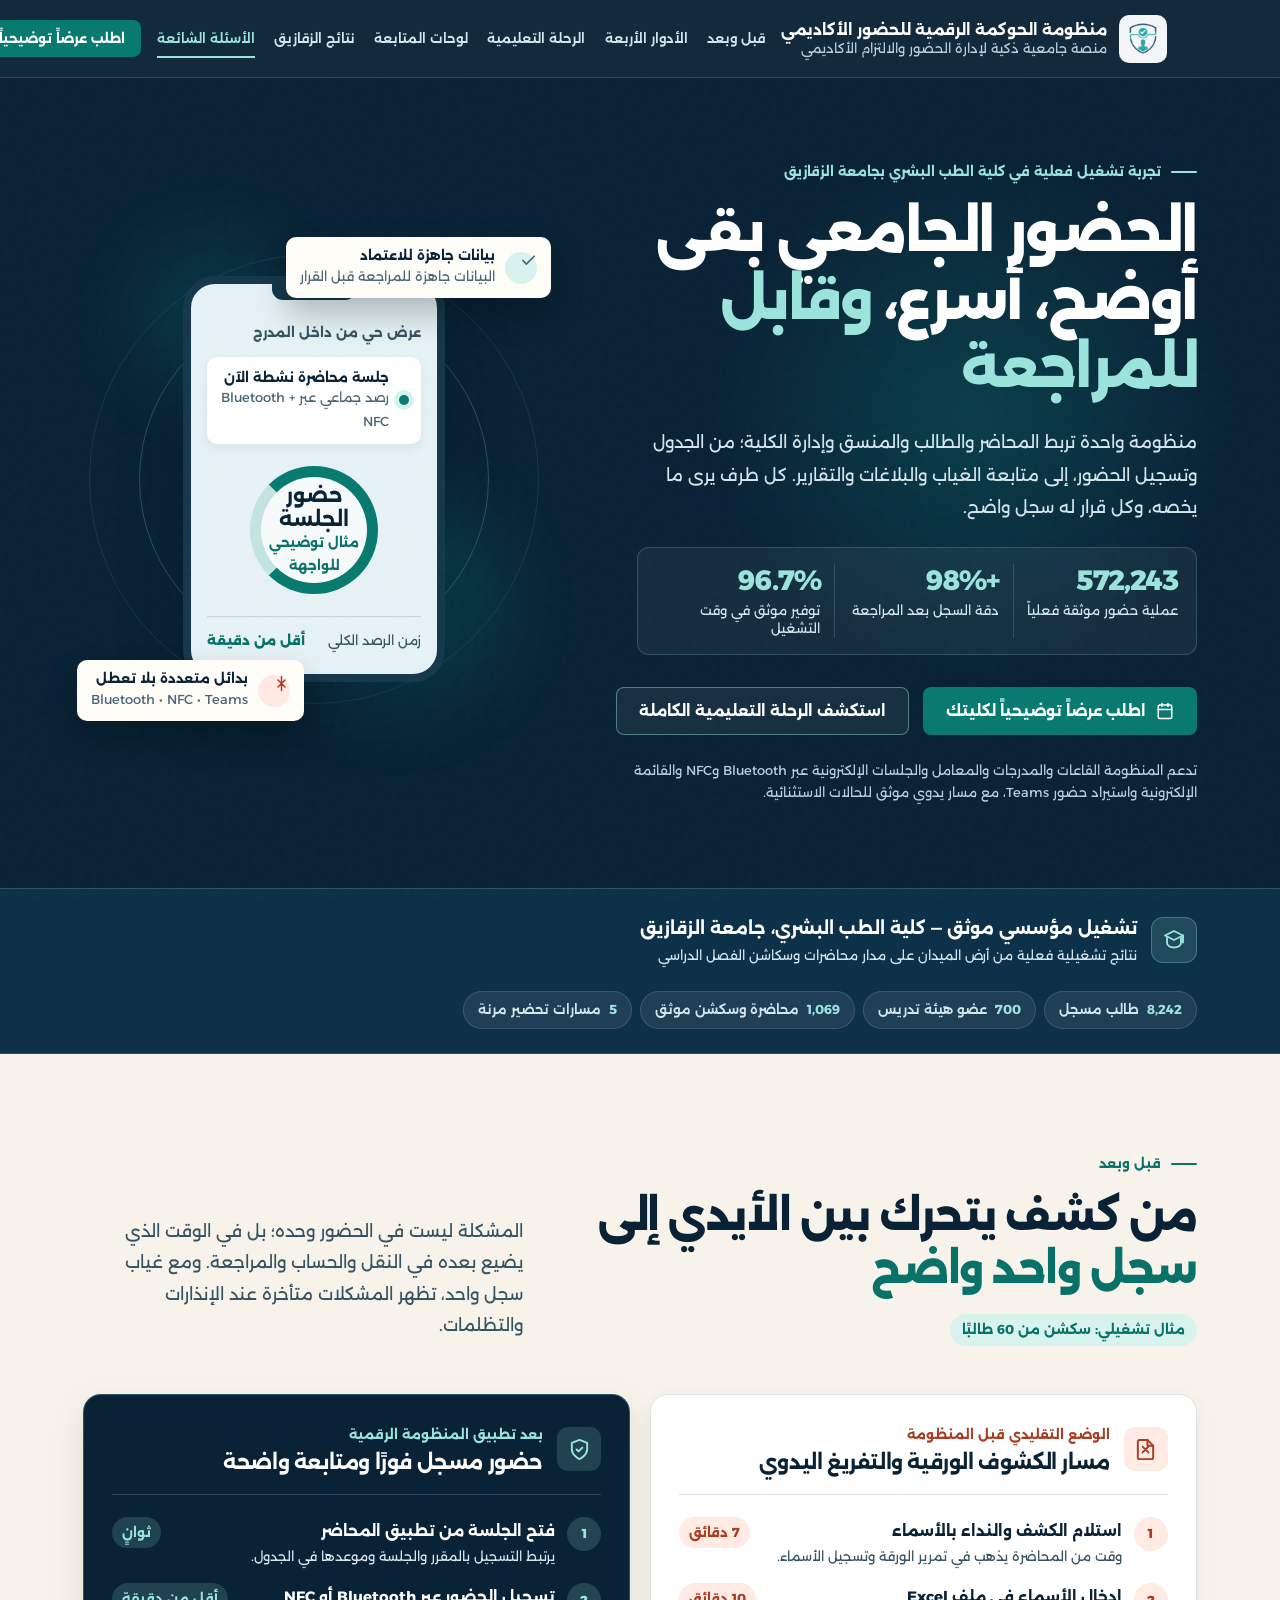
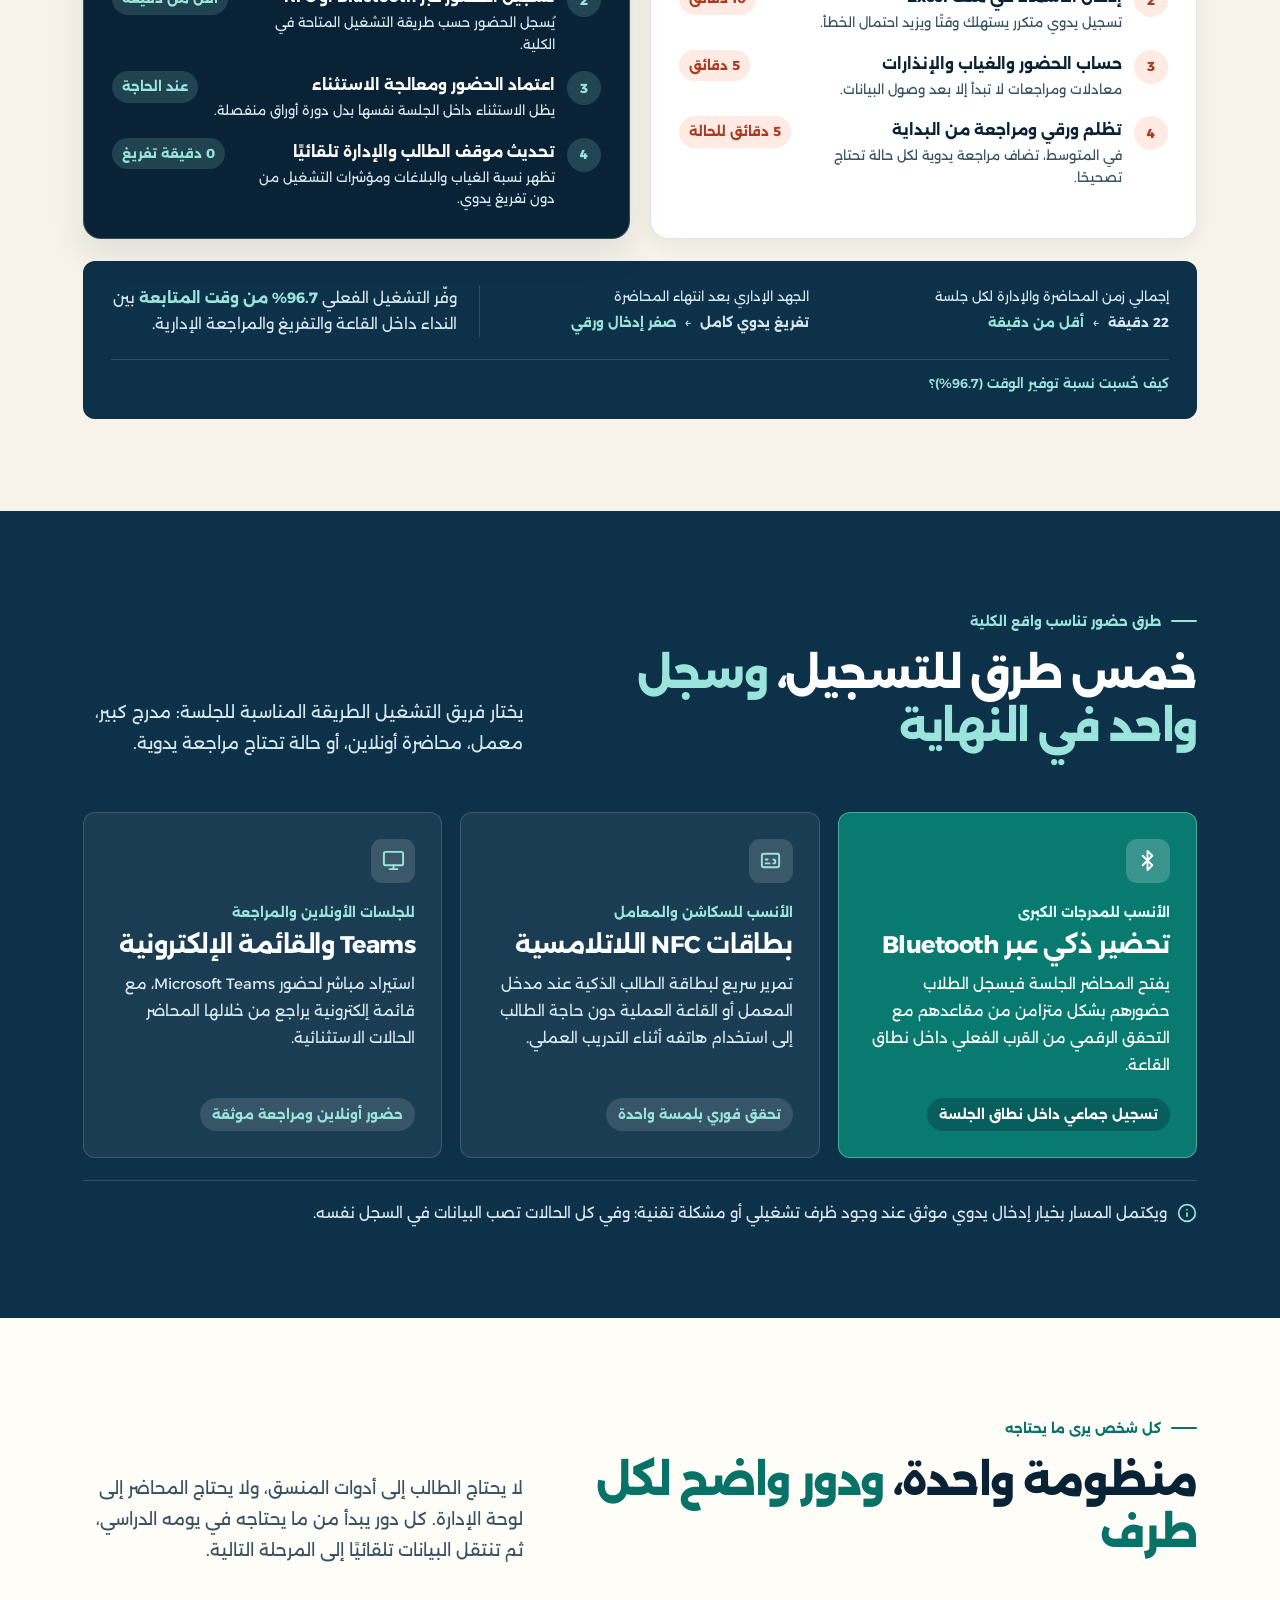
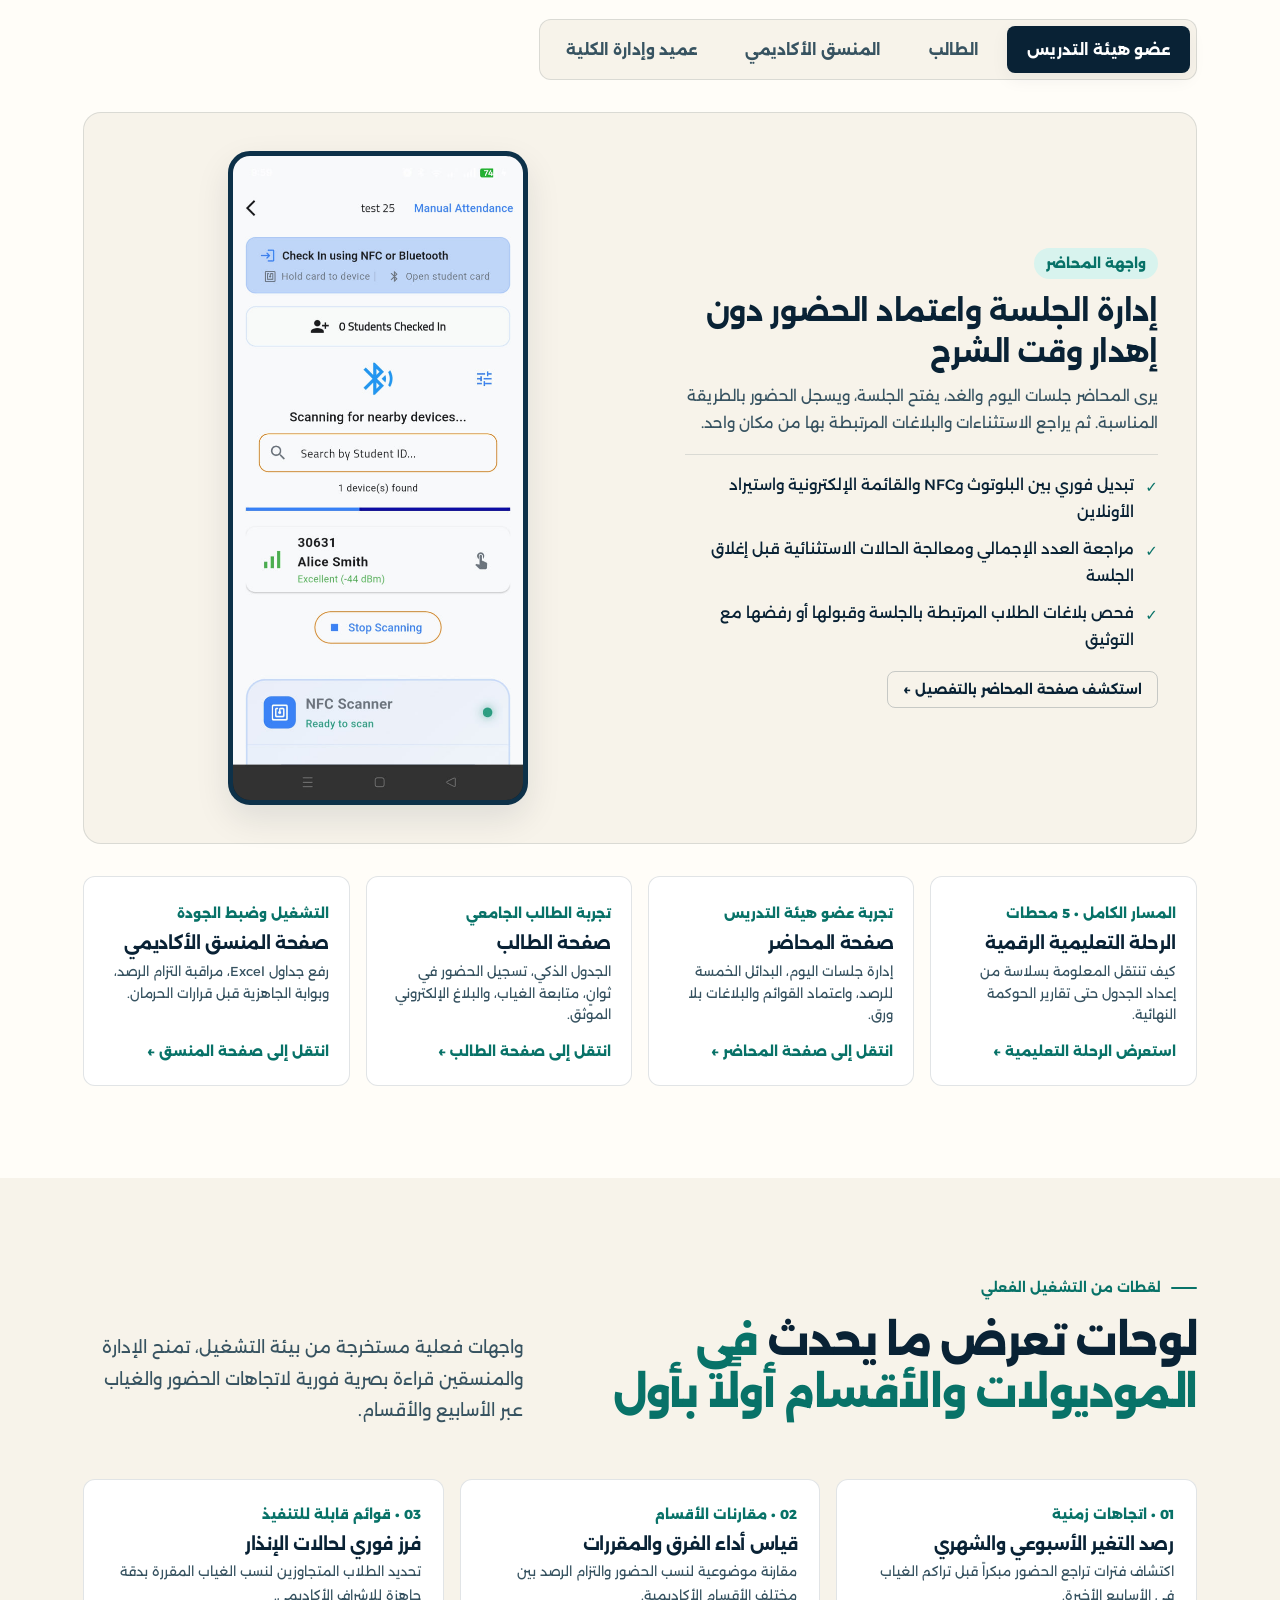
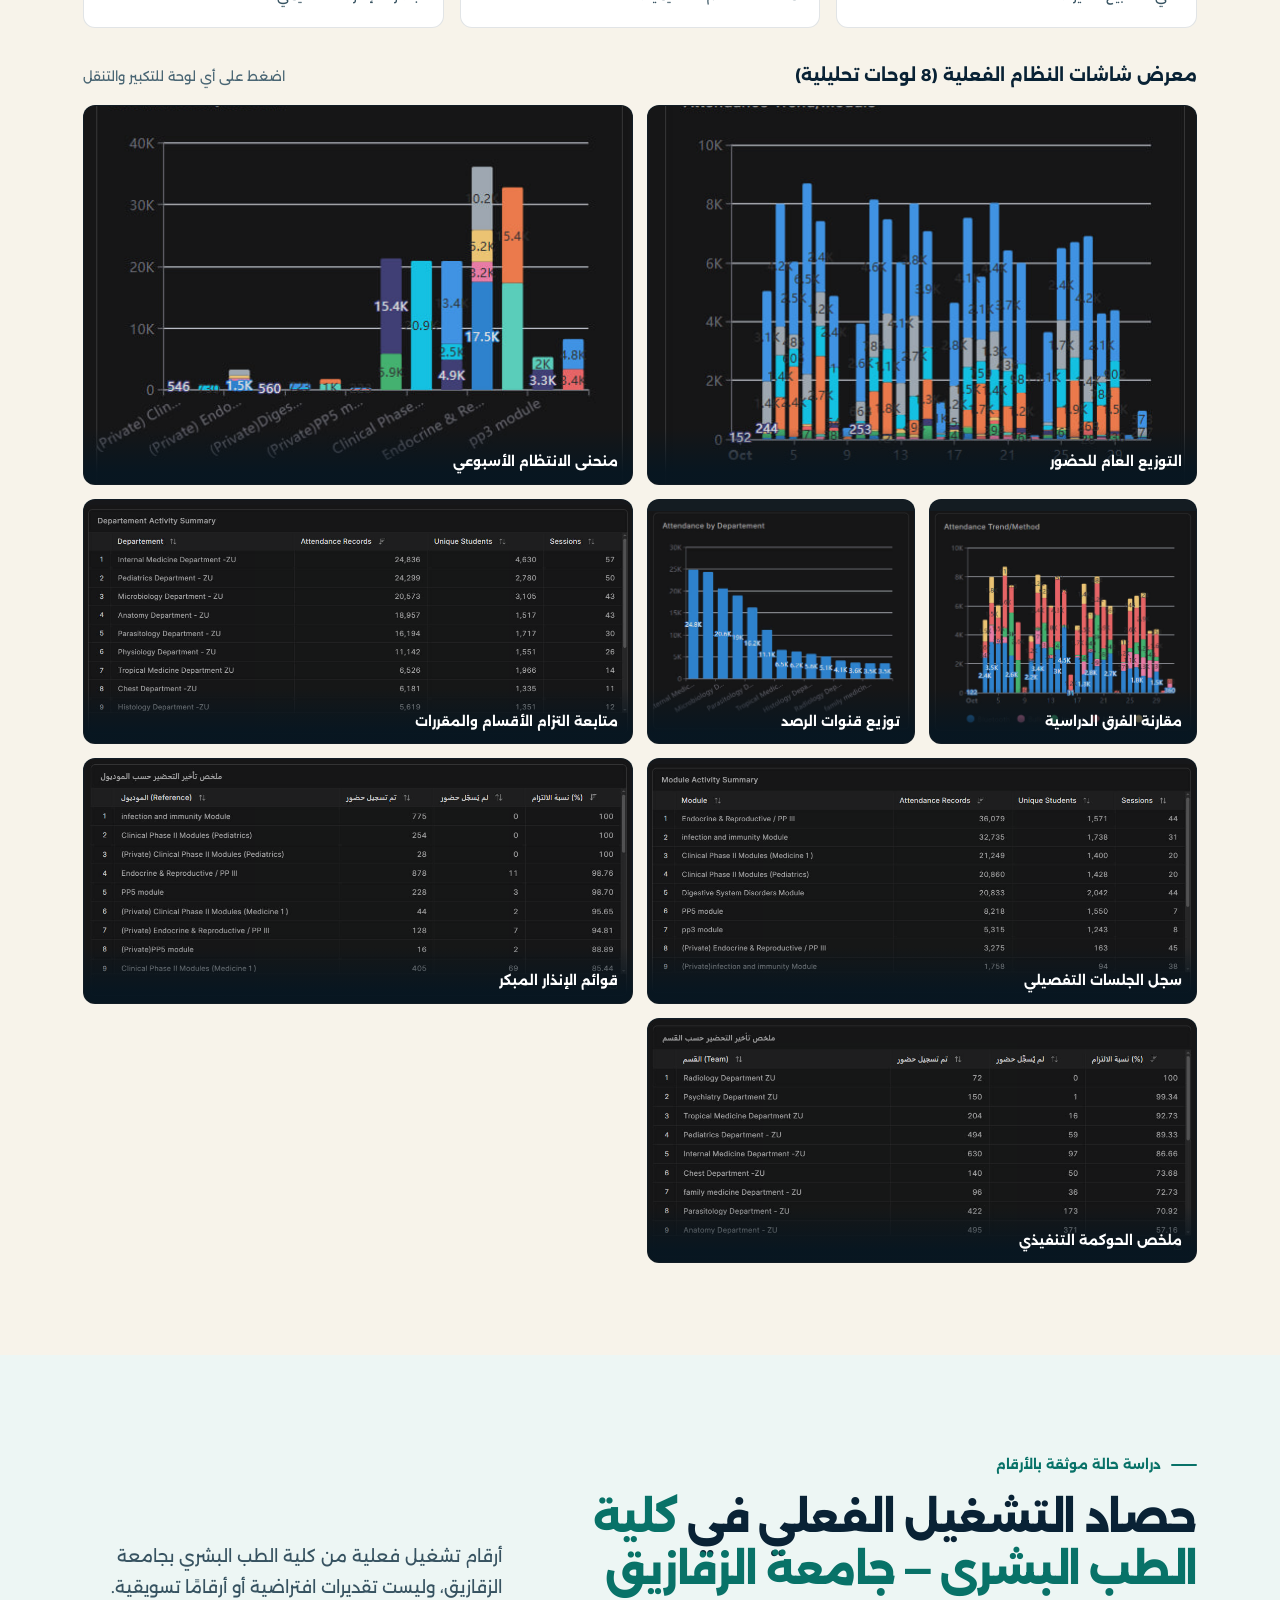
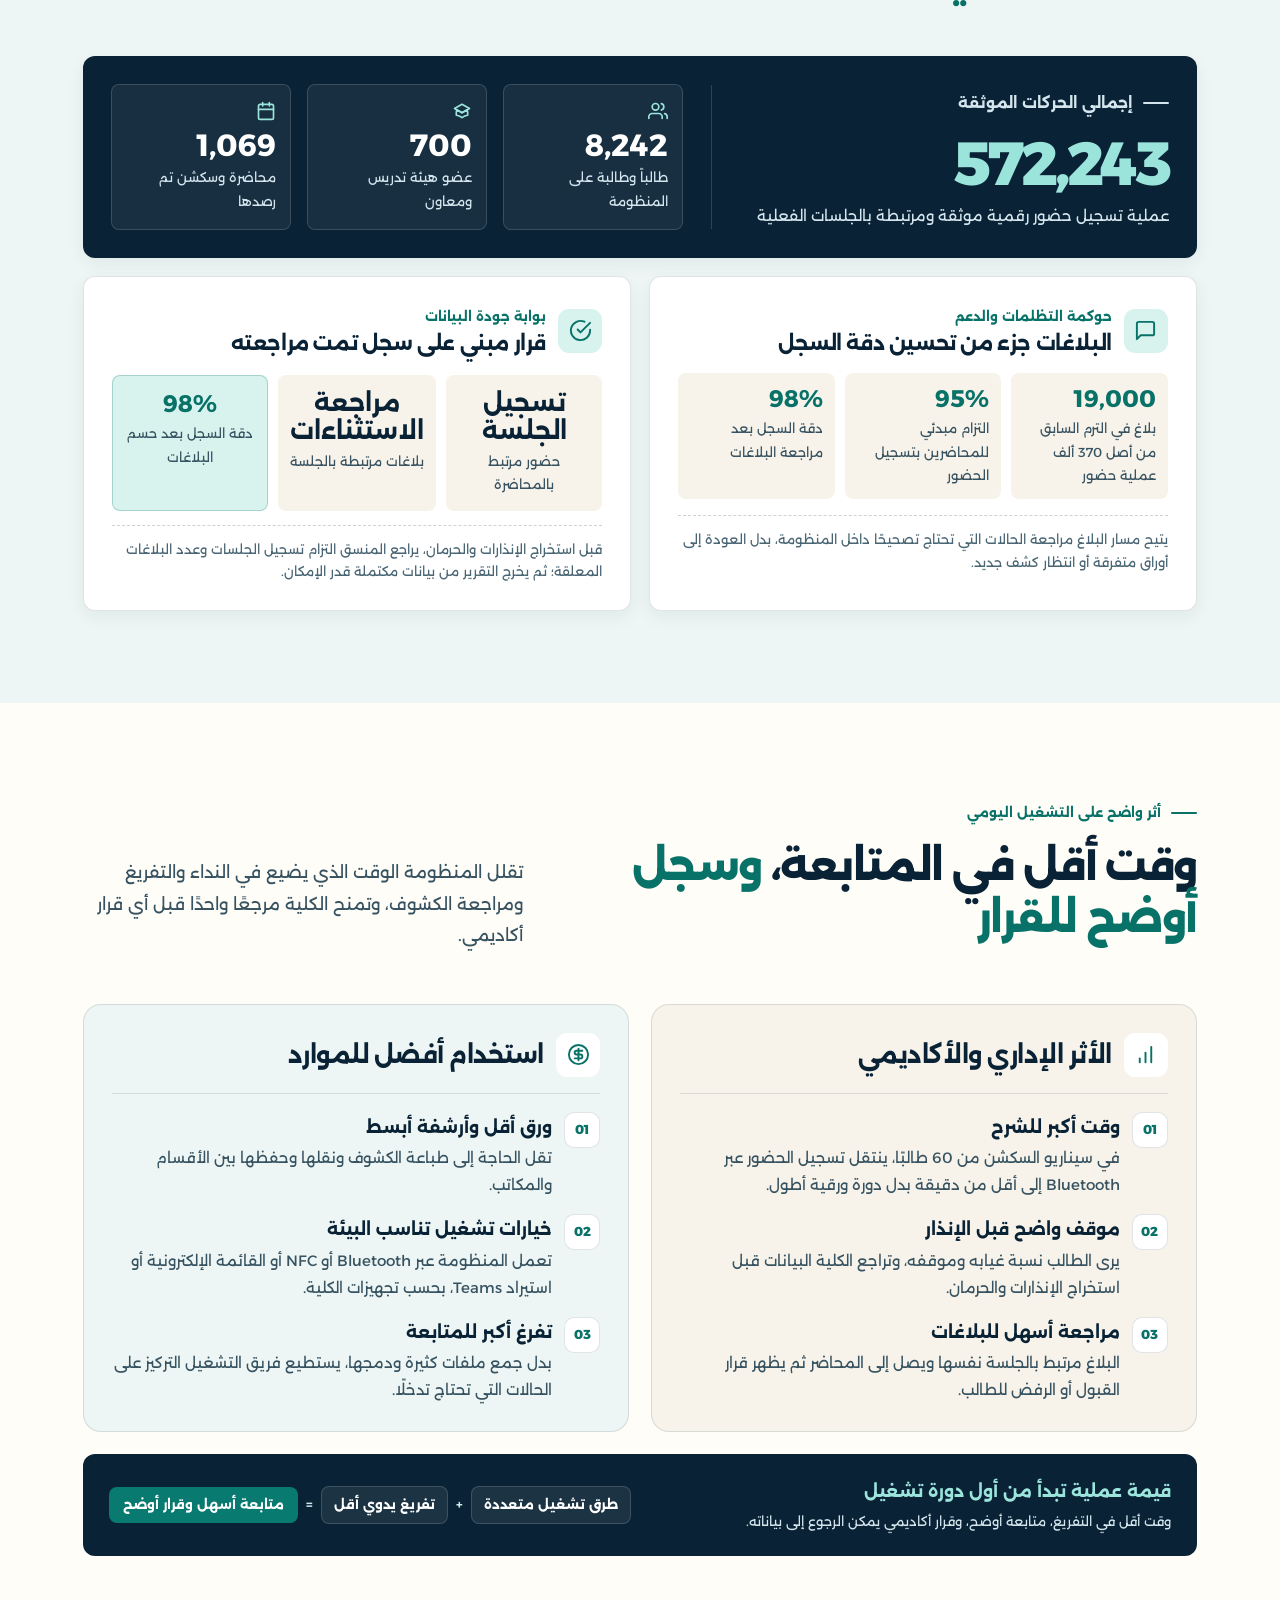
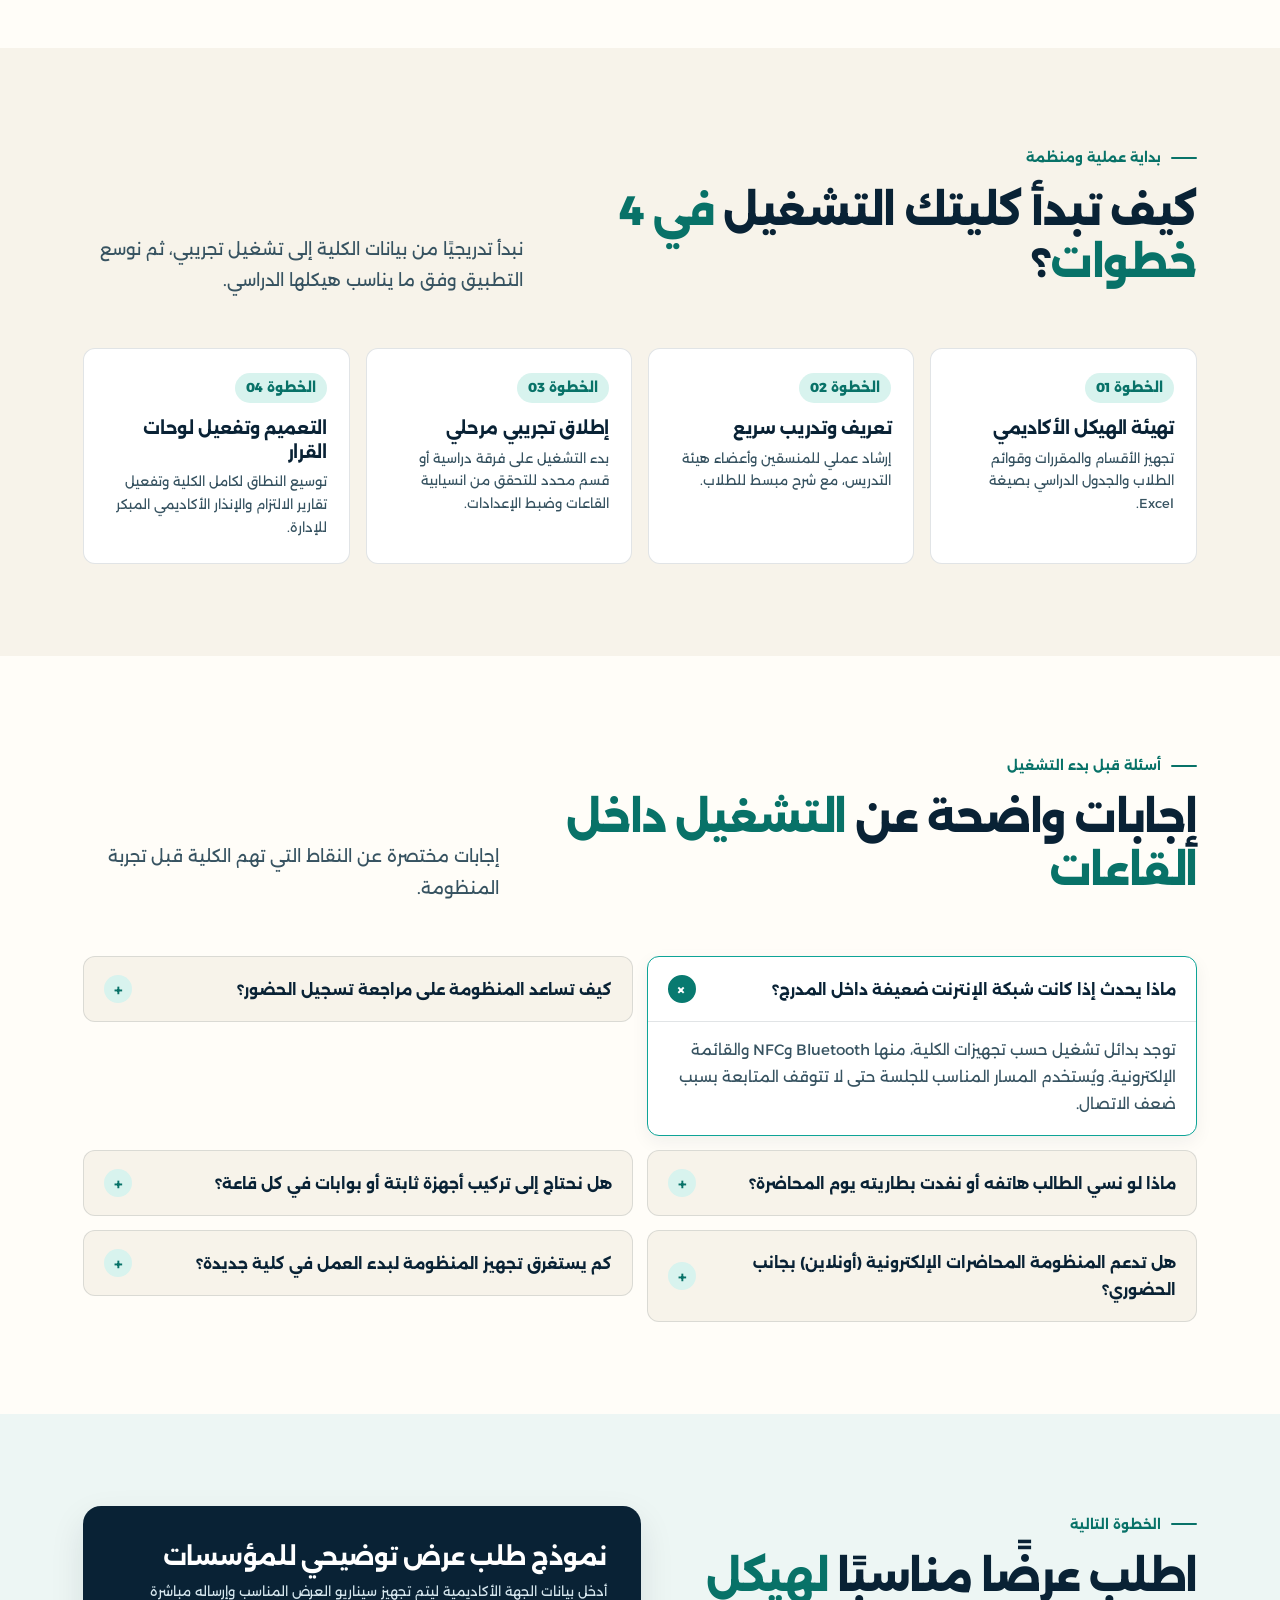
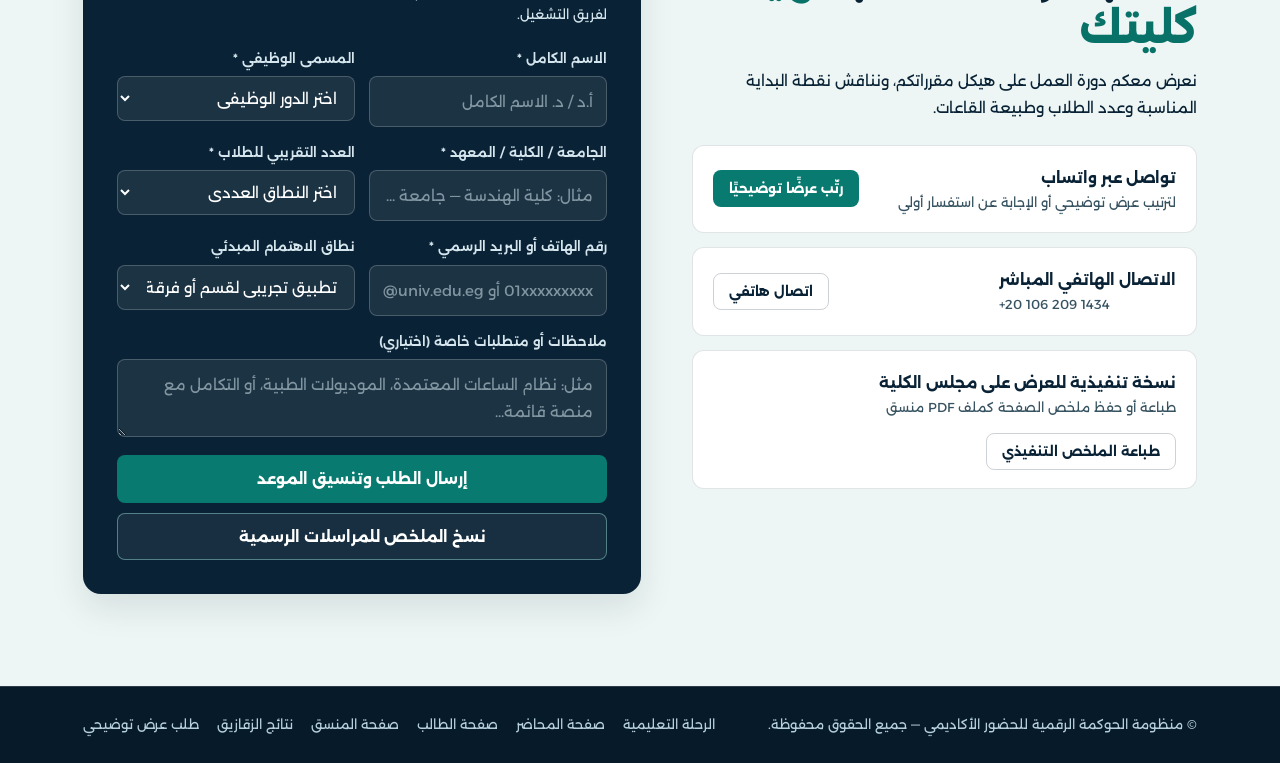
==== commit 7af21629: "feat: update landing page and subpages with real application screenshots (edits 01-14)" ====
--- a/index.html
+++ b/index.html
@@ -34,6 +34,7 @@
 
   <!-- Unified Stylesheet -->
   <link rel="stylesheet" href="css/main.css">
+  <link rel="stylesheet" href="css/print.css">
 
   <!-- Structured Data (JSON-LD) -->
   <script type="application/ld+json">
@@ -122,6 +123,76 @@
   </header>
 
   <main id="main-content">
+    <!-- Print-only executive brief, shown when using "طباعة الملخص التنفيذي". -->
+    <section class="print-executive-summary" aria-label="ملخص تنفيذي قابل للطباعة">
+      <header class="print-summary-header">
+        <div class="print-brand">
+          <img src="assets/logo-112.png" alt="شعار منظومة الحوكمة الرقمية للحضور الأكاديمي" width="56" height="56" loading="lazy">
+          <div>
+            <strong>منظومة الحوكمة الرقمية للحضور الأكاديمي</strong>
+            <span>إيملي نوتس للتدريب</span>
+          </div>
+        </div>
+        <span class="print-document-label">ملخص تنفيذي</span>
+      </header>
+
+      <div class="print-summary-hero">
+        <p>تجربة تشغيل فعلية في كلية الطب البشري بجامعة الزقازيق</p>
+        <h1>حضور أوضح، وقت أقل، وقرار يمكن الرجوع إلى سجله</h1>
+        <span>من الجدول الدراسي وتسجيل الحضور، إلى متابعة الغياب والبلاغات والتقارير في مسار واحد.</span>
+      </div>
+
+      <div class="print-stat-grid" aria-label="مؤشرات التجربة التشغيلية">
+        <div><strong>572,243</strong><span>عملية حضور موثقة</span></div>
+        <div><strong>8,242</strong><span>طالباً وطالبة</span></div>
+        <div><strong>700</strong><span>عضو هيئة تدريس ومعاون</span></div>
+        <div><strong>1,069</strong><span>محاضرة وسكشن</span></div>
+      </div>
+
+      <div class="print-content-grid">
+        <section class="print-summary-section print-journey-section">
+          <p class="print-section-label">مسار العمل</p>
+          <h2>من الجدول إلى التقرير في أربع خطوات</h2>
+          <ol class="print-steps">
+            <li><b>المنسق</b><span>يرفع جدول Excel ويراجعه قبل النشر.</span></li>
+            <li><b>المحاضر</b><span>يسجل الحضور بالطريقة المناسبة للجلسة.</span></li>
+            <li><b>الطالب</b><span>يتابع موقفه ويقدم بلاغاً عند الحاجة.</span></li>
+            <li><b>الإدارة</b><span>تراجع السجلات والبلاغات قبل التقارير.</span></li>
+          </ol>
+        </section>
+
+        <section class="print-summary-section">
+          <p class="print-section-label">طرق الرصد</p>
+          <h2>خمس طرق تناسب بيئة الكلية</h2>
+          <div class="print-methods">
+            <span>Bluetooth داخل القاعة</span>
+            <span>NFC عند نقطة الدخول</span>
+            <span>القائمة الإلكترونية</span>
+            <span>استيراد Microsoft Teams</span>
+            <span>Manual للحالات الاستثنائية</span>
+          </div>
+        </section>
+      </div>
+
+      <section class="print-summary-section print-outcome-section">
+        <div>
+          <p class="print-section-label">أثر تشغيلي موثق</p>
+          <h2>الدقة تتحسن مع المراجعة</h2>
+          <p>وصلت دقة الرصد مبدئياً إلى 95%، ثم ارتفعت إلى 98% بعد معالجة البلاغات؛ لتصبح بيانات الحضور أساساً أوضح لتقارير الإنذارات والحرمان.</p>
+        </div>
+        <div class="print-outcome-stat">
+          <strong>96.7%</strong>
+          <span>توفير موثق في الوقت مقارنة بالإجراءات اليدوية</span>
+        </div>
+      </section>
+
+      <footer class="print-summary-footer">
+        <span>لترتيب عرض توضيحي يناسب هيكل كليتكم:</span>
+        <b dir="ltr">+20 106 209 1434</b>
+        <span>واتساب أو اتصال مباشر</span>
+      </footer>
+    </section>
+
     <!-- =====================================================================
          1. HERO SECTION
          ===================================================================== -->
@@ -529,34 +600,10 @@
             </div>
           </div>
 
-          <div class="ui-mockup" aria-label="نموذج توضيحي لواجهة المحاضر">
-            <div class="ui-mockup-bar">
-              <span class="ui-mockup-title">مثال توضيحي • تطبيق المحاضر</span>
-              <span class="ui-status-pill">جلسة نشطة</span>
-            </div>
-            <div class="ui-mockup-body">
-              <div class="ui-highlight-box">
-                <div>
-                  <span>جلسة ضمن موديول</span>
-                  <strong>الحضور قيد التسجيل</strong>
-                </div>
-                <span class="ui-chip chip-ok">بيانات الجلسة</span>
-              </div>
-              <div class="ui-list">
-                <div class="ui-row">
-                  <b>تحضير تلقائي عبر Bluetooth / NFC</b>
-                  <span class="ui-chip chip-ok">حسب إعداد الجلسة</span>
-                </div>
-                <div class="ui-row">
-                  <b>إضافة استثنائية موثقة بواسطة المحاضر</b>
-                  <span class="ui-chip chip-info">مسار موثق</span>
-                </div>
-                <div class="ui-row">
-                  <b>بلاغات حضور معلقة للمراجعة</b>
-                  <span class="ui-chip chip-warn">تحتاج مراجعة</span>
-                </div>
-              </div>
-            </div>
+          <div class="role-visual-wrap" aria-label="واجهة تطبيق المحاضر">
+            <figure class="app-screen-card">
+              <img src="assets/app-lecturer-scanning.png" alt="واجهة تطبيق المحاضر لتسجيل الحضور عبر البلوتوث وNFC" width="576" height="1280" loading="lazy">
+            </figure>
           </div>
         </div>
 
@@ -578,34 +625,13 @@
             </div>
           </div>
 
-          <div class="ui-mockup" aria-label="نموذج توضيحي لتطبيق الطالب">
-            <div class="ui-mockup-bar">
-              <span class="ui-mockup-title">مثال توضيحي • تطبيق الطالب</span>
-              <span class="ui-status-pill">موقف الطالب</span>
-            </div>
-            <div class="ui-mockup-body">
-              <div class="ui-highlight-box">
-                <div>
-                  <span>إجمالي الالتزام في الفصل الحالي</span>
-                  <strong>نسبة الحضور ظاهرة للطالب</strong>
-                </div>
-                <span class="ui-chip chip-ok">لا توجد إجراءات معلقة</span>
-              </div>
-              <div class="ui-list">
-                <div class="ui-row">
-                  <b>موديول ضمن المسار الدراسي</b>
-                  <span class="ui-chip chip-ok">نسبة الغياب</span>
-                </div>
-                <div class="ui-row">
-                  <b>جلسات تحتاج انتباهًا</b>
-                  <span class="ui-chip chip-warn">تنبيه مبكر</span>
-                </div>
-                <div class="ui-row">
-                  <b>بلاغ مرتبط بجلسة</b>
-                  <span class="ui-chip chip-ok">تمت المراجعة</span>
-                </div>
-              </div>
-            </div>
+          <div class="role-visual-wrap role-visual-pair" aria-label="واجهات تطبيق الطالب">
+            <figure class="app-screen-card">
+              <img src="assets/app-student-absence-details.png" alt="واجهة تطبيق الطالب لمتابعة تفاصيل الحضور ونسبة الغياب" width="590" height="1280" loading="lazy">
+            </figure>
+            <figure class="app-screen-card">
+              <img src="assets/app-student-complaint-ar.png" alt="واجهة تطبيق الطالب لتقديم شكوى ومتابعة سجل الشكاوى" width="590" height="1280" loading="lazy">
+            </figure>
           </div>
         </div>
 
@@ -627,34 +653,16 @@
             </div>
           </div>
 
-          <div class="ui-mockup" aria-label="نموذج توضيحي للوحة المنسق">
-            <div class="ui-mockup-bar">
-              <span class="ui-mockup-title">مثال توضيحي • لوحة المنسق</span>
-              <span class="ui-status-pill">مراجعة البيانات</span>
-            </div>
-            <div class="ui-mockup-body">
-              <div class="ui-highlight-box">
-                <div>
-                  <span>اكتمال رصد المحاضرات المجدولة</span>
-                  <strong>موقف التسجيل ظاهر</strong>
-                </div>
-                <span class="ui-chip chip-ok">جاهزية التقرير</span>
-              </div>
-              <div class="ui-list">
-                <div class="ui-row">
-                  <b>استيراد جدول الأسبوع بصيغة Excel</b>
-                  <span class="ui-chip chip-ok">تمت المراجعة</span>
-                </div>
-                <div class="ui-row">
-                  <b>البلاغات الطلابية</b>
-                  <span class="ui-chip chip-info">تحت المراجعة</span>
-                </div>
-                <div class="ui-row">
-                  <b>قوائم الإنذار المبكر للفرق الدراسية</b>
-                  <span class="ui-chip chip-ok">محدثة وجاهزة للتصدير</span>
-                </div>
-              </div>
-            </div>
+          <div class="role-visual-wrap role-visual-trio" aria-label="واجهات لوحة المنسق الأكاديمي">
+            <figure class="app-screen-card wide-screen-card">
+              <img src="assets/web-coordinator-modules.png" alt="لوحة المنسق الأكاديمي لمتابعة الموديولات والبلاغات المعلقة" width="777" height="718" loading="lazy">
+            </figure>
+            <figure class="app-screen-card">
+              <img src="assets/app-complaint-decision.png" alt="شاشة مراجعة تفاصيل البلاغ واتخاذ القرار" width="591" height="1280" loading="lazy">
+            </figure>
+            <figure class="app-screen-card">
+              <img src="assets/app-session-type.png" alt="شاشة اختيار نوع الجلسة الحضورية أو الإلكترونية" width="591" height="1280" loading="lazy">
+            </figure>
           </div>
         </div>
 
--- a/css/main.css
+++ b/css/main.css
@@ -3005,4 +3005,87 @@
 .subpage-cta-actions .btn {
 width: 100%;
 }
+}
+.role-visual-wrap,
+.stage-visual-wrap,
+.section-below-visual {
+width: 100%;
+}
+.app-screen-card {
+margin: 0 auto;
+width: 100%;
+max-width: 300px;
+border-radius: 22px;
+border: 5px solid var(--ink-2);
+background: var(--ink-deep);
+box-shadow: var(--shadow-md);
+overflow: hidden;
+}
+.app-screen-card img {
+width: 100%;
+height: auto;
+display: block;
+}
+.app-screen-card.wide-screen-card {
+max-width: 100%;
+border-radius: 14px;
+border-width: 4px;
+}
+.role-visual-pair {
+display: grid;
+grid-template-columns: repeat(2, minmax(0, 1fr));
+gap: 16px;
+align-items: start;
+}
+.role-visual-pair .app-screen-card {
+max-width: 265px;
+}
+.role-visual-trio {
+display: grid;
+grid-template-columns: repeat(2, minmax(0, 1fr));
+gap: 14px;
+align-items: start;
+}
+.role-visual-trio .wide-screen-card {
+grid-column: 1 / -1;
+}
+.role-visual-trio .app-screen-card:not(.wide-screen-card) {
+max-width: 255px;
+}
+.role-visual-mixed {
+display: grid;
+grid-template-columns: minmax(0, 1.32fr) minmax(0, 0.68fr);
+gap: 16px;
+align-items: center;
+}
+.role-visual-mixed .app-screen-card:not(.wide-screen-card) {
+max-width: 240px;
+}
+.section-below-visual {
+margin-top: var(--sp-6);
+display: flex;
+justify-content: center;
+}
+.section-below-visual .app-screen-card {
+max-width: 310px;
+}
+.section-below-visual.wide-below-visual .app-screen-card {
+max-width: 960px;
+width: 100%;
+}
+.real-shot-button.clean-shot-button {
+max-width: 290px;
+}
+@media (max-width: 600px) {
+.role-visual-pair,
+.role-visual-trio,
+.role-visual-mixed {
+grid-template-columns: 1fr;
+}
+.role-visual-pair .app-screen-card,
+.role-visual-trio .app-screen-card:not(.wide-screen-card),
+.role-visual-mixed .app-screen-card:not(.wide-screen-card),
+.section-below-visual .app-screen-card:not(.wide-screen-card) {
+max-width: 280px;
+}
 }
--- a/css/print.css
+++ b/css/print.css
@@ -0,0 +1,317 @@
+/* Executive brief used by the landing page print action. */
+.print-executive-summary {
+  display: none;
+}
+
+@media print {
+  @page {
+    size: A4;
+    margin: 12mm;
+  }
+
+  * {
+    box-sizing: border-box;
+  }
+
+  html,
+  body {
+    width: auto;
+    min-width: 0;
+    margin: 0;
+    padding: 0;
+    background: #ffffff;
+    color: #092235;
+    font-family: 'Alexandria', sans-serif;
+    -webkit-print-color-adjust: exact;
+    print-color-adjust: exact;
+  }
+
+  body > .noise,
+  body > .skip-link,
+  body > .topbar,
+  body > .site-footer,
+  body > .mobile-sticky-cta,
+  dialog,
+  #main-content > :not(.print-executive-summary) {
+    display: none !important;
+  }
+
+  #main-content {
+    display: block;
+    min-height: 0;
+    padding: 0;
+  }
+
+  .print-executive-summary {
+    display: block !important;
+    direction: rtl;
+    background: #ffffff;
+  }
+
+  .print-summary-header,
+  .print-summary-footer {
+    display: flex;
+    align-items: center;
+    justify-content: space-between;
+    gap: 12px;
+  }
+
+  .print-summary-header {
+    border-bottom: 1px solid #cfe5e1;
+    padding: 0 0 10px;
+  }
+
+  .print-brand {
+    display: flex;
+    align-items: center;
+    gap: 10px;
+  }
+
+  .print-brand img {
+    width: 42px;
+    height: 42px;
+    object-fit: contain;
+  }
+
+  .print-brand strong,
+  .print-brand span,
+  .print-document-label,
+  .print-summary-hero p,
+  .print-summary-hero span,
+  .print-stat-grid span,
+  .print-section-label,
+  .print-steps span,
+  .print-methods span,
+  .print-outcome-section p,
+  .print-outcome-stat span,
+  .print-summary-footer {
+    display: block;
+  }
+
+  .print-brand strong {
+    font-size: 11pt;
+    font-weight: 800;
+    line-height: 1.45;
+  }
+
+  .print-brand span {
+    margin-top: 2px;
+    color: #4f6d79;
+    font-size: 8.5pt;
+  }
+
+  .print-document-label {
+    border: 1px solid #0b857a;
+    border-radius: 999px;
+    color: #087268;
+    font-size: 8.5pt;
+    font-weight: 700;
+    padding: 5px 10px;
+  }
+
+  .print-summary-hero {
+    margin: 18px 0 14px;
+    padding: 18px 20px;
+    border-radius: 12px;
+    background: #092235;
+    color: #ffffff;
+    break-inside: avoid;
+  }
+
+  .print-summary-hero p {
+    margin: 0 0 7px;
+    color: #7fe2d7;
+    font-size: 8.5pt;
+    font-weight: 700;
+  }
+
+  .print-summary-hero h1 {
+    margin: 0;
+    color: #ffffff;
+    font-size: 20pt;
+    font-weight: 800;
+    line-height: 1.45;
+  }
+
+  .print-summary-hero span {
+    margin-top: 8px;
+    color: #d8f1ed;
+    font-size: 9pt;
+    line-height: 1.8;
+  }
+
+  .print-stat-grid {
+    display: grid;
+    grid-template-columns: repeat(4, minmax(0, 1fr));
+    gap: 7px;
+    break-inside: avoid;
+  }
+
+  .print-stat-grid > div {
+    border: 1px solid #cfe5e1;
+    border-radius: 9px;
+    background: #f5fbfa;
+    padding: 10px 8px;
+    text-align: center;
+  }
+
+  .print-stat-grid strong {
+    display: block;
+    color: #087268;
+    font-size: 15pt;
+    font-weight: 800;
+    letter-spacing: -0.4px;
+  }
+
+  .print-stat-grid span {
+    margin-top: 4px;
+    color: #365560;
+    font-size: 7.5pt;
+    line-height: 1.5;
+  }
+
+  .print-content-grid {
+    display: grid;
+    grid-template-columns: 1.1fr 0.9fr;
+    gap: 10px;
+    margin-top: 12px;
+  }
+
+  .print-summary-section {
+    break-inside: avoid;
+    border: 1px solid #dde9e7;
+    border-radius: 10px;
+    padding: 13px;
+    background: #ffffff;
+  }
+
+  .print-section-label {
+    margin: 0 0 4px;
+    color: #087268;
+    font-size: 7.5pt;
+    font-weight: 800;
+  }
+
+  .print-summary-section h2 {
+    margin: 0;
+    color: #092235;
+    font-size: 11pt;
+    font-weight: 800;
+    line-height: 1.45;
+  }
+
+  .print-steps {
+    display: grid;
+    grid-template-columns: repeat(2, minmax(0, 1fr));
+    gap: 7px;
+    margin: 10px 0 0;
+    padding: 0;
+    list-style: none;
+    counter-reset: step;
+  }
+
+  .print-steps li {
+    position: relative;
+    min-height: 43px;
+    padding: 7px 31px 7px 6px;
+    border-radius: 7px;
+    background: #f5fbfa;
+    counter-increment: step;
+  }
+
+  .print-steps li::before {
+    content: counter(step);
+    position: absolute;
+    top: 8px;
+    right: 8px;
+    width: 17px;
+    height: 17px;
+    border-radius: 50%;
+    background: #087a70;
+    color: #ffffff;
+    font-size: 7.5pt;
+    font-weight: 800;
+    line-height: 17px;
+    text-align: center;
+  }
+
+  .print-steps b {
+    display: block;
+    color: #092235;
+    font-size: 8pt;
+  }
+
+  .print-steps span {
+    margin-top: 2px;
+    color: #42616b;
+    font-size: 7pt;
+    line-height: 1.5;
+  }
+
+  .print-methods {
+    display: flex;
+    flex-wrap: wrap;
+    gap: 6px;
+    margin-top: 11px;
+  }
+
+  .print-methods span {
+    border: 1px solid #cfe5e1;
+    border-radius: 999px;
+    background: #f5fbfa;
+    color: #155964;
+    font-size: 7.5pt;
+    font-weight: 700;
+    padding: 5px 7px;
+  }
+
+  .print-outcome-section {
+    display: grid;
+    grid-template-columns: 1fr 145px;
+    align-items: center;
+    gap: 14px;
+    margin-top: 12px;
+    border-color: #b9ded8;
+    background: #eaf7f4;
+  }
+
+  .print-outcome-section p:not(.print-section-label) {
+    margin: 7px 0 0;
+    color: #365560;
+    font-size: 8pt;
+    line-height: 1.8;
+  }
+
+  .print-outcome-stat {
+    border-right: 1px solid #b9ded8;
+    padding-right: 13px;
+    text-align: center;
+  }
+
+  .print-outcome-stat strong {
+    display: block;
+    color: #087268;
+    font-size: 20pt;
+    font-weight: 800;
+  }
+
+  .print-outcome-stat span {
+    margin-top: 4px;
+    color: #365560;
+    font-size: 7pt;
+    line-height: 1.55;
+  }
+
+  .print-summary-footer {
+    margin-top: 14px;
+    border-top: 1px solid #cfe5e1;
+    padding-top: 9px;
+    color: #42616b;
+    font-size: 8pt;
+  }
+
+  .print-summary-footer b {
+    color: #092235;
+    font-size: 10pt;
+  }
+}
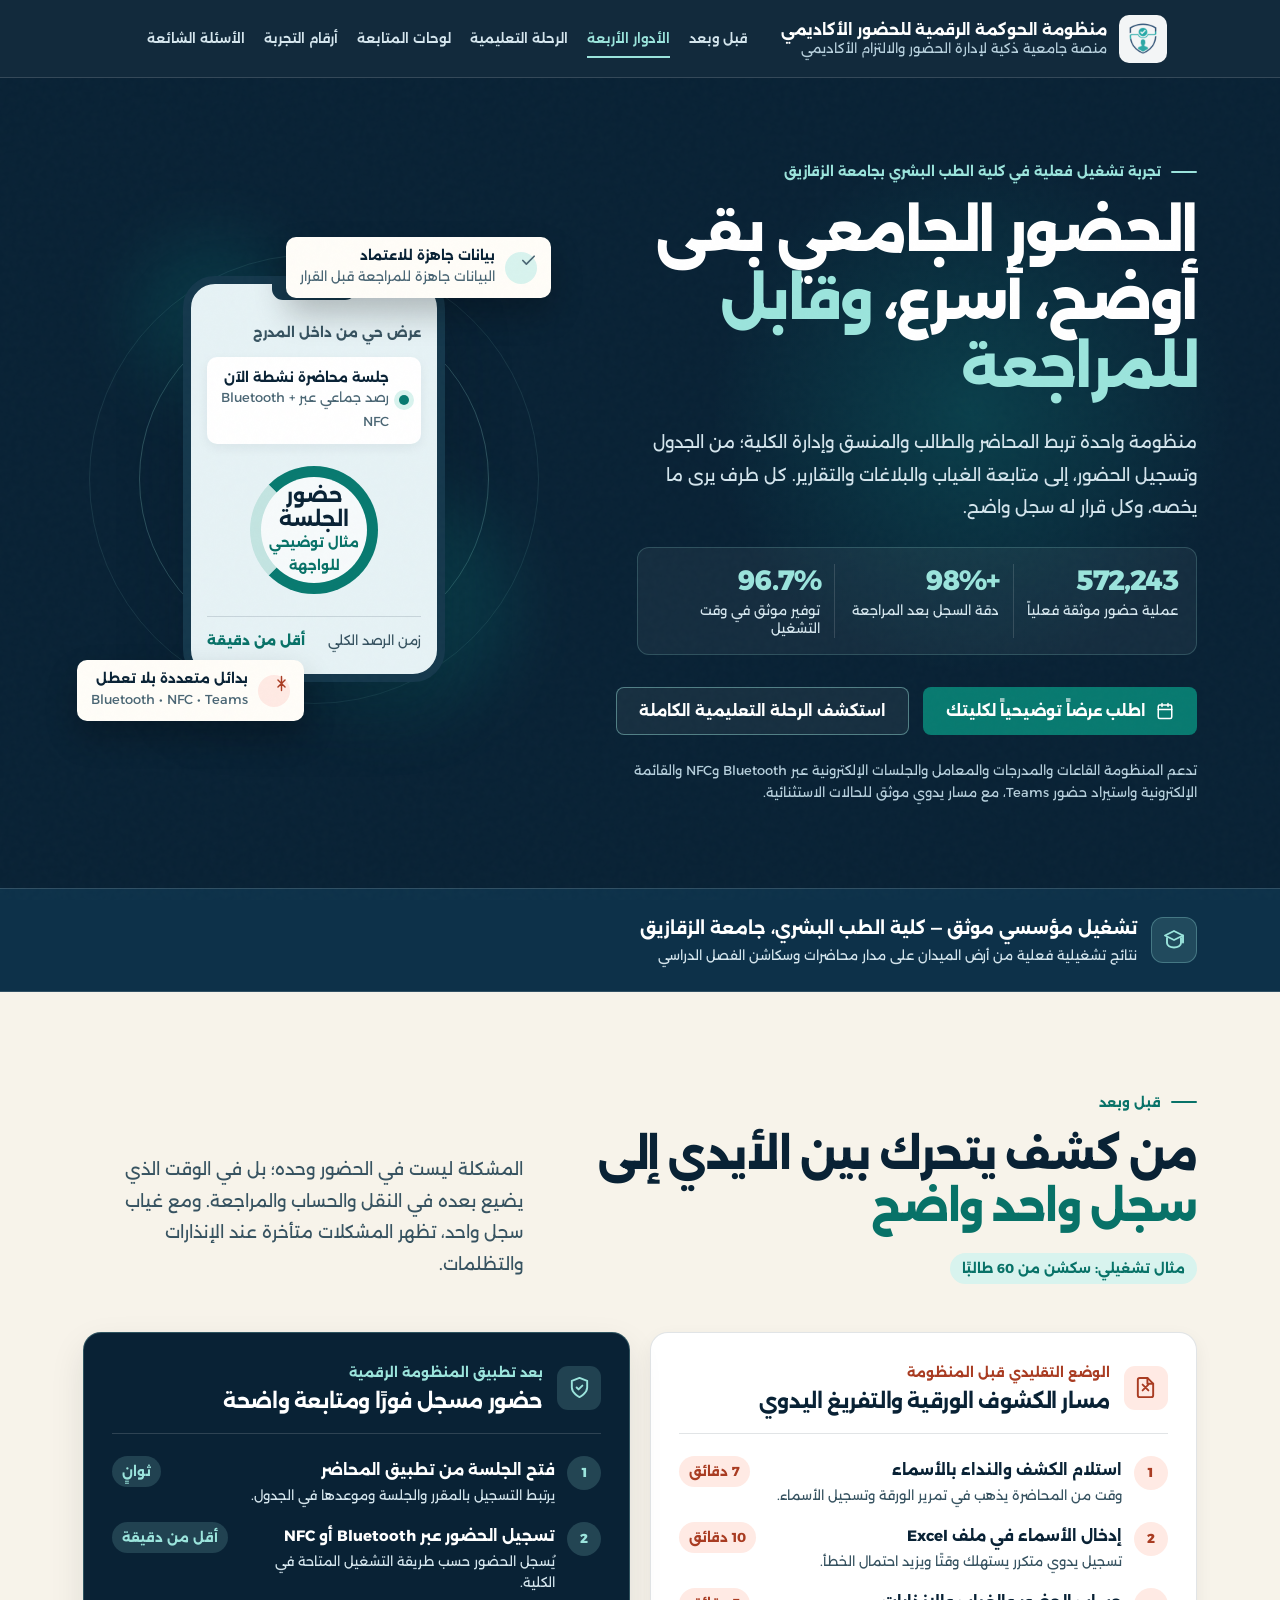
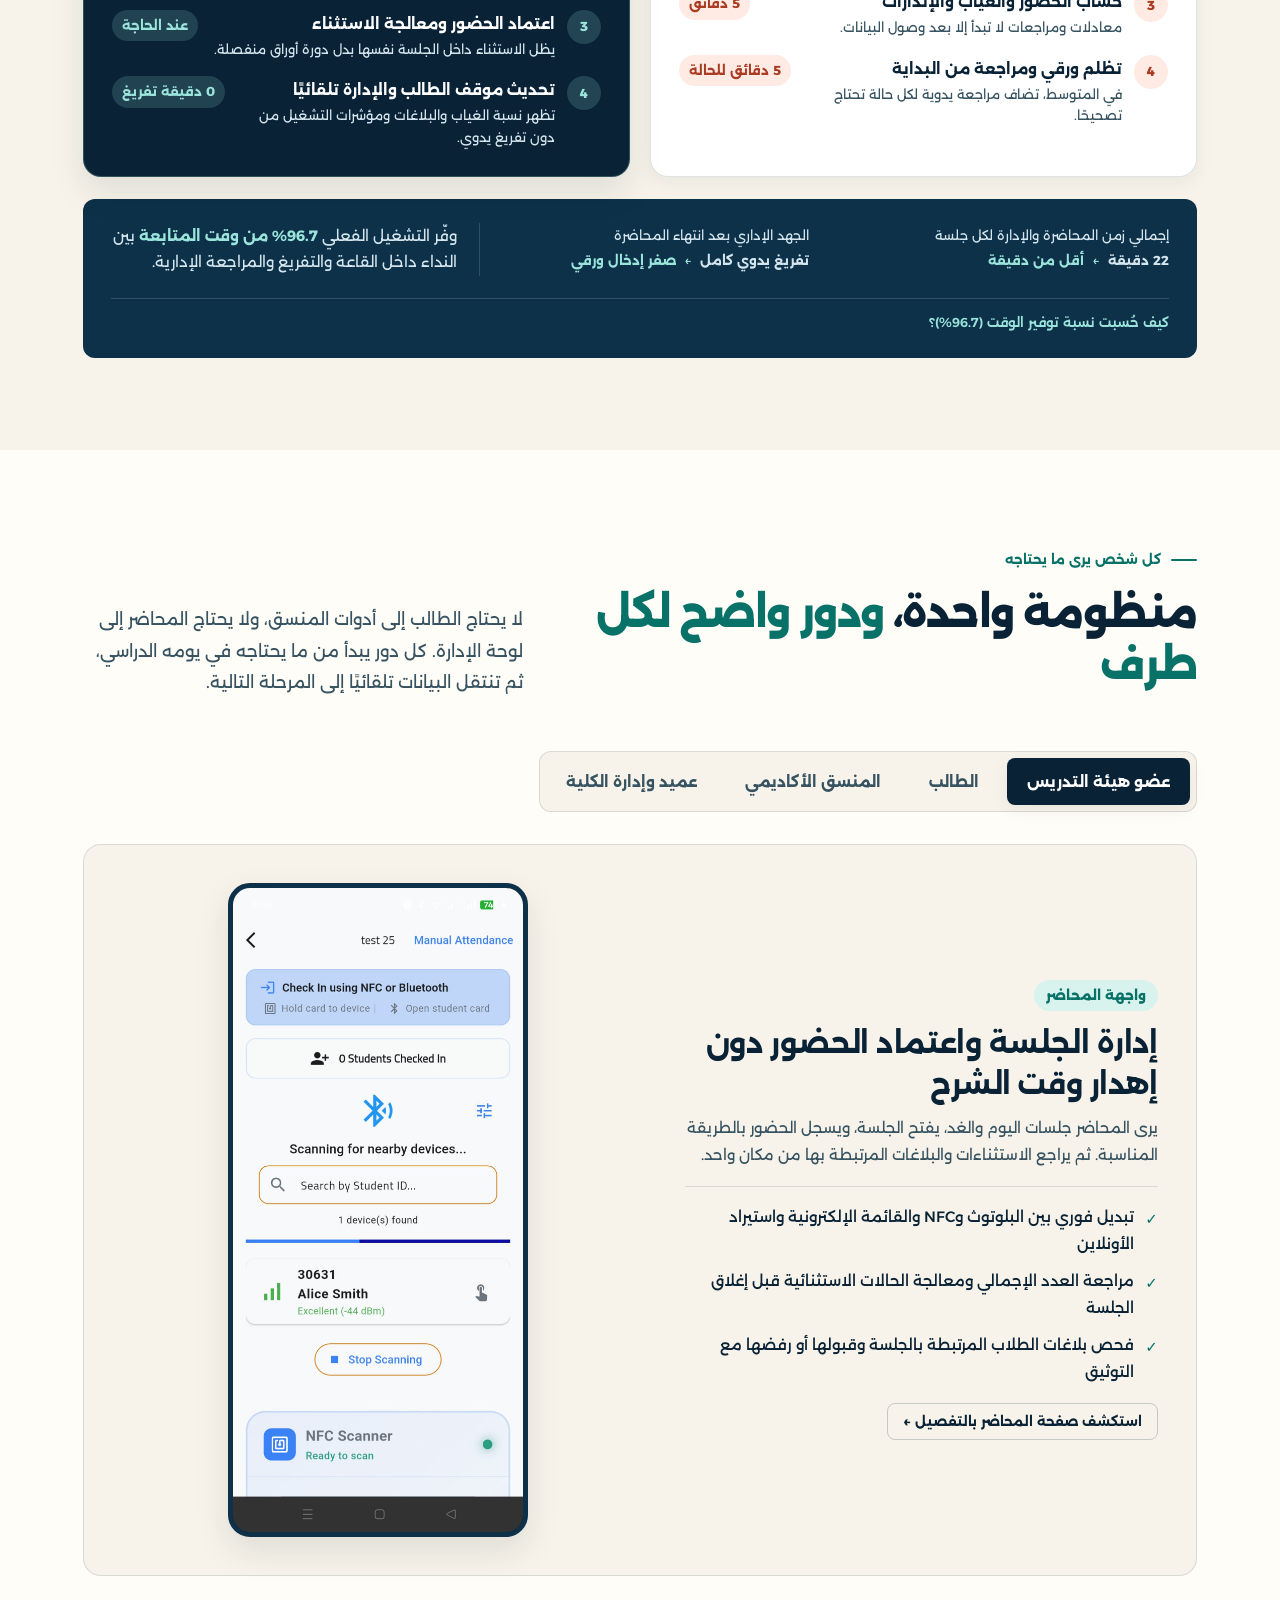
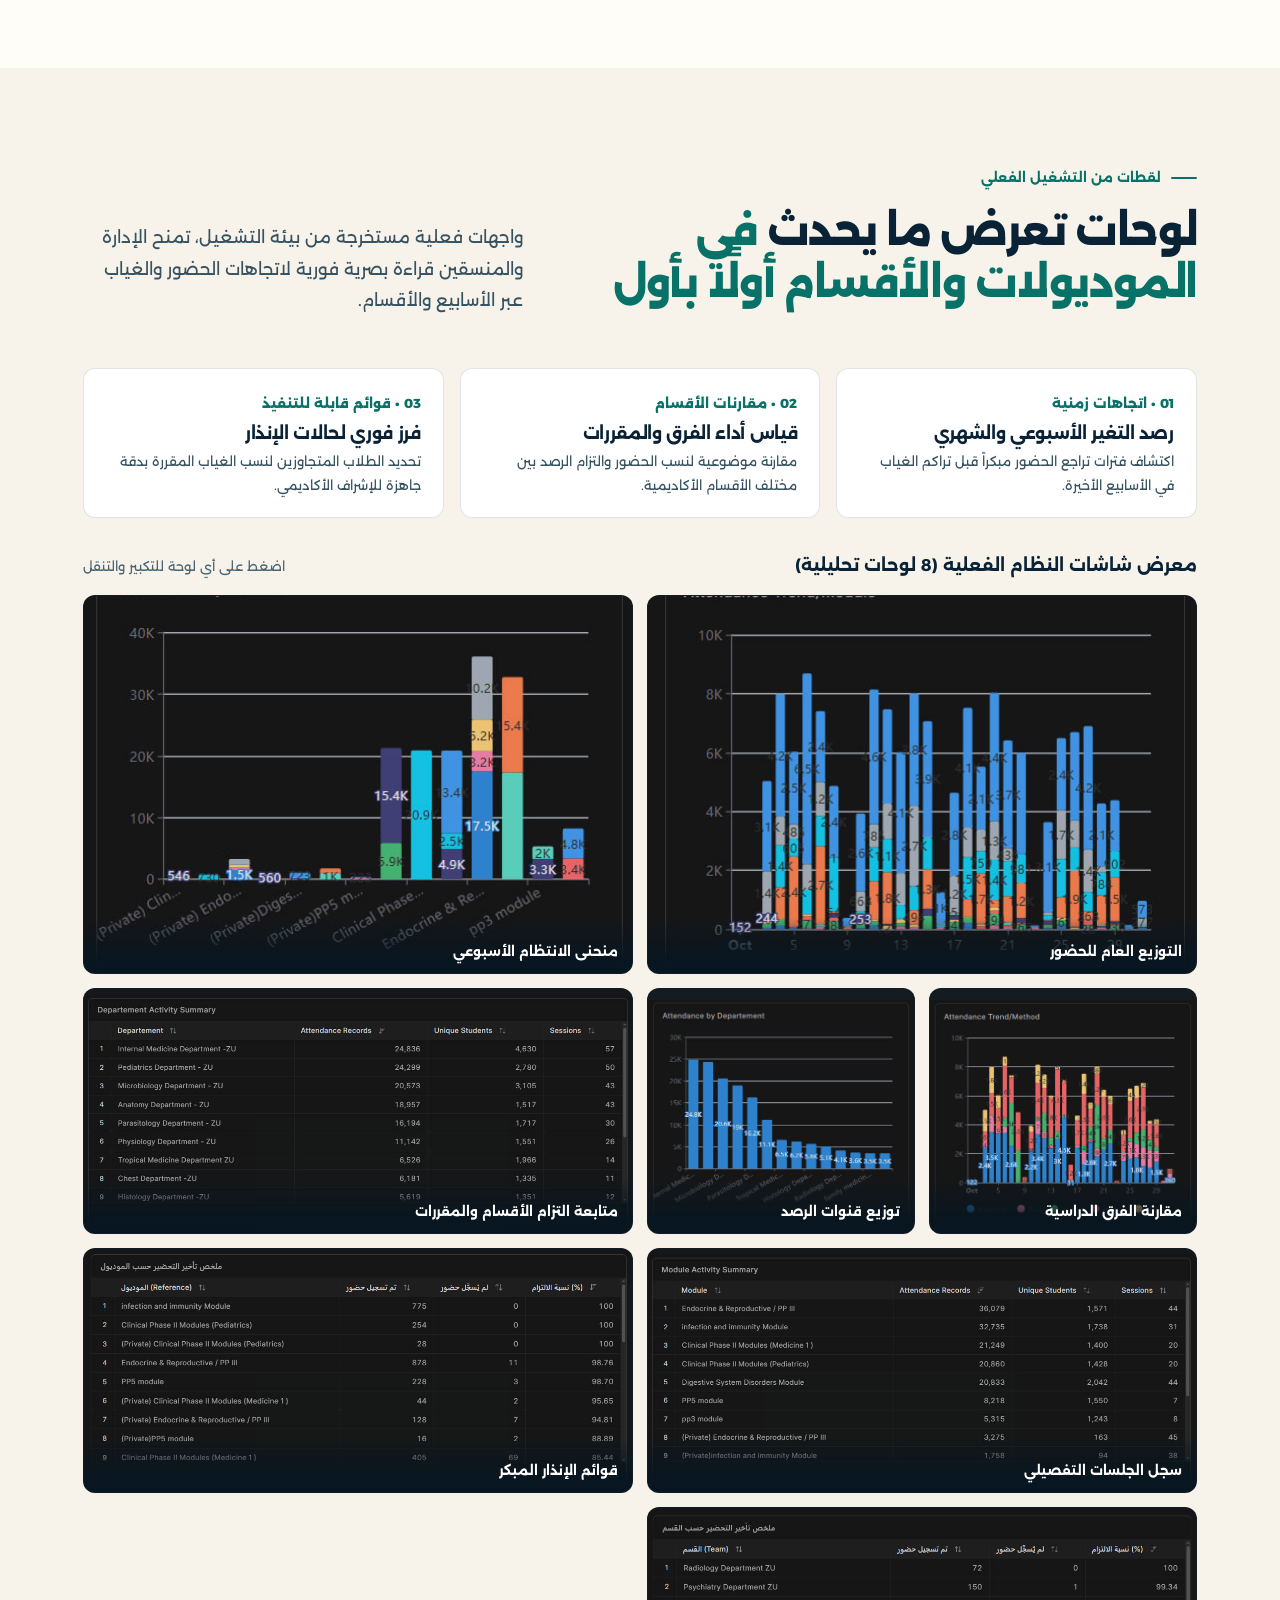
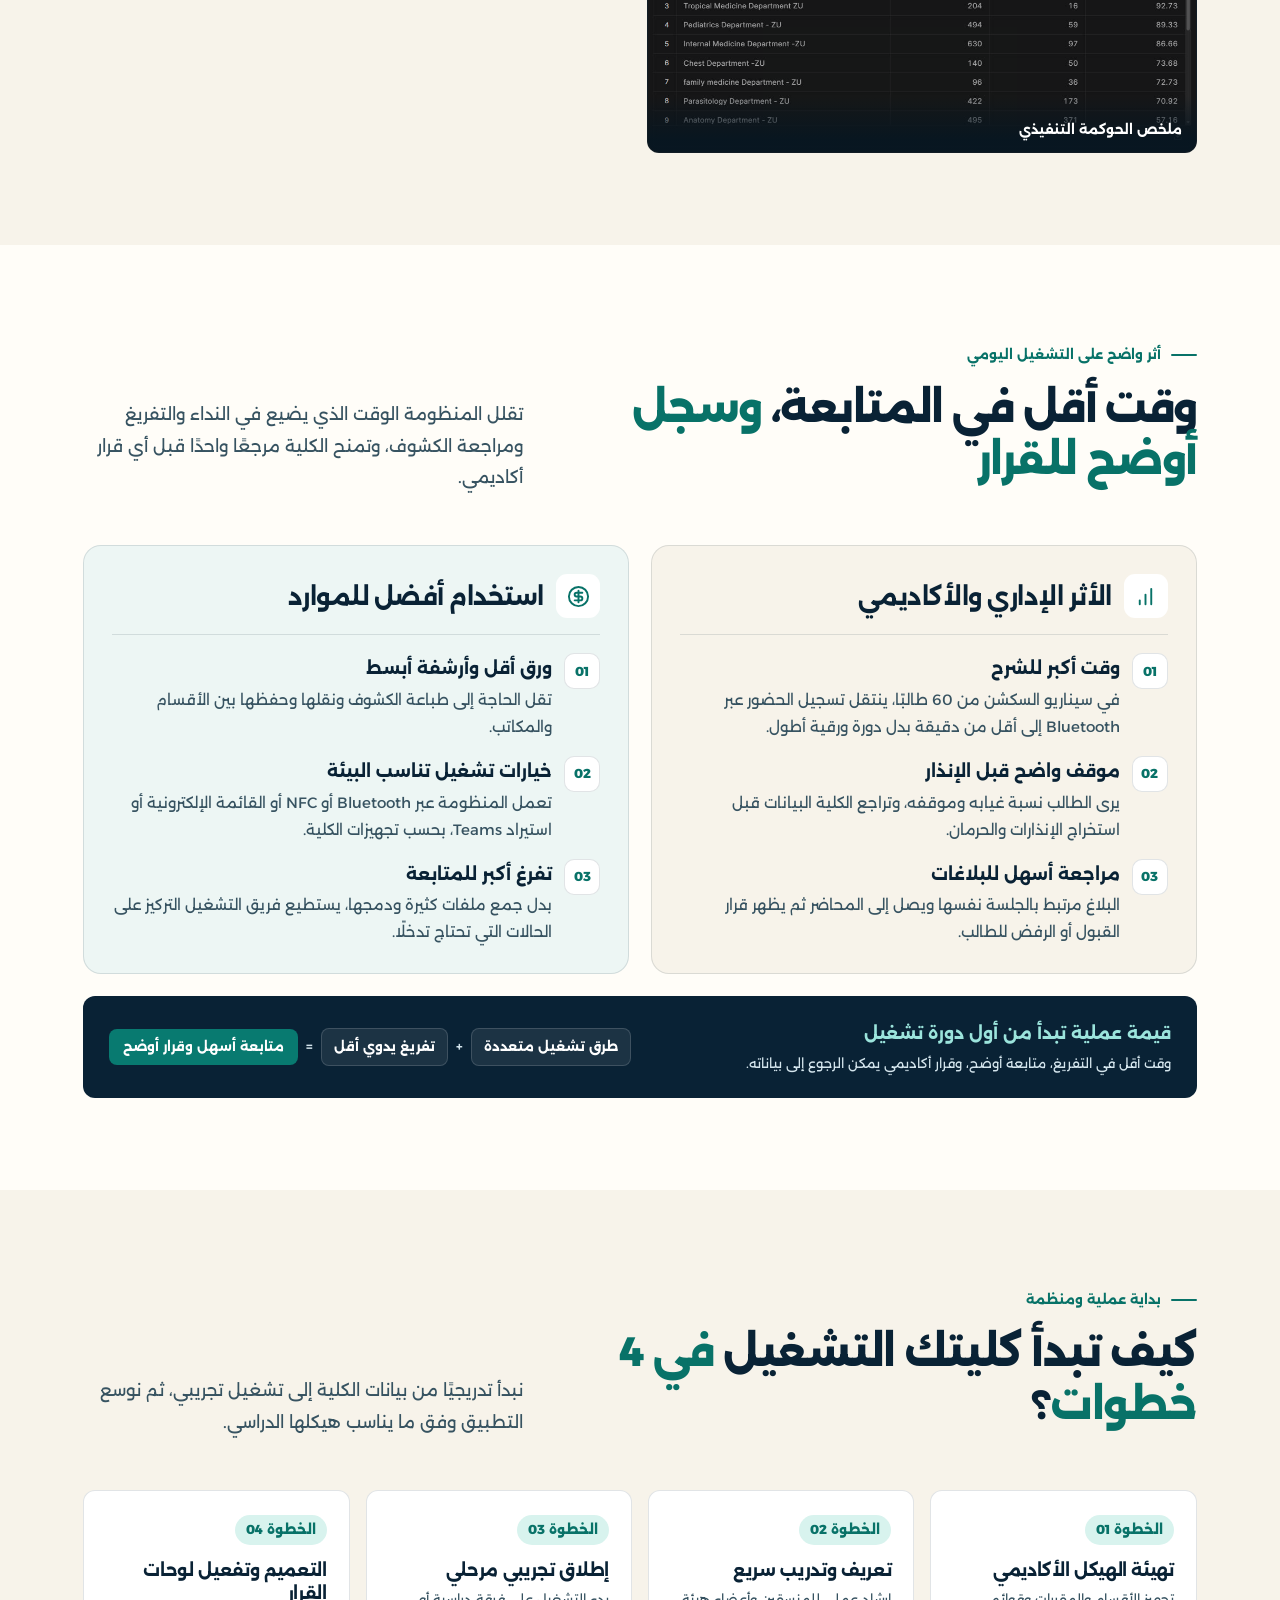
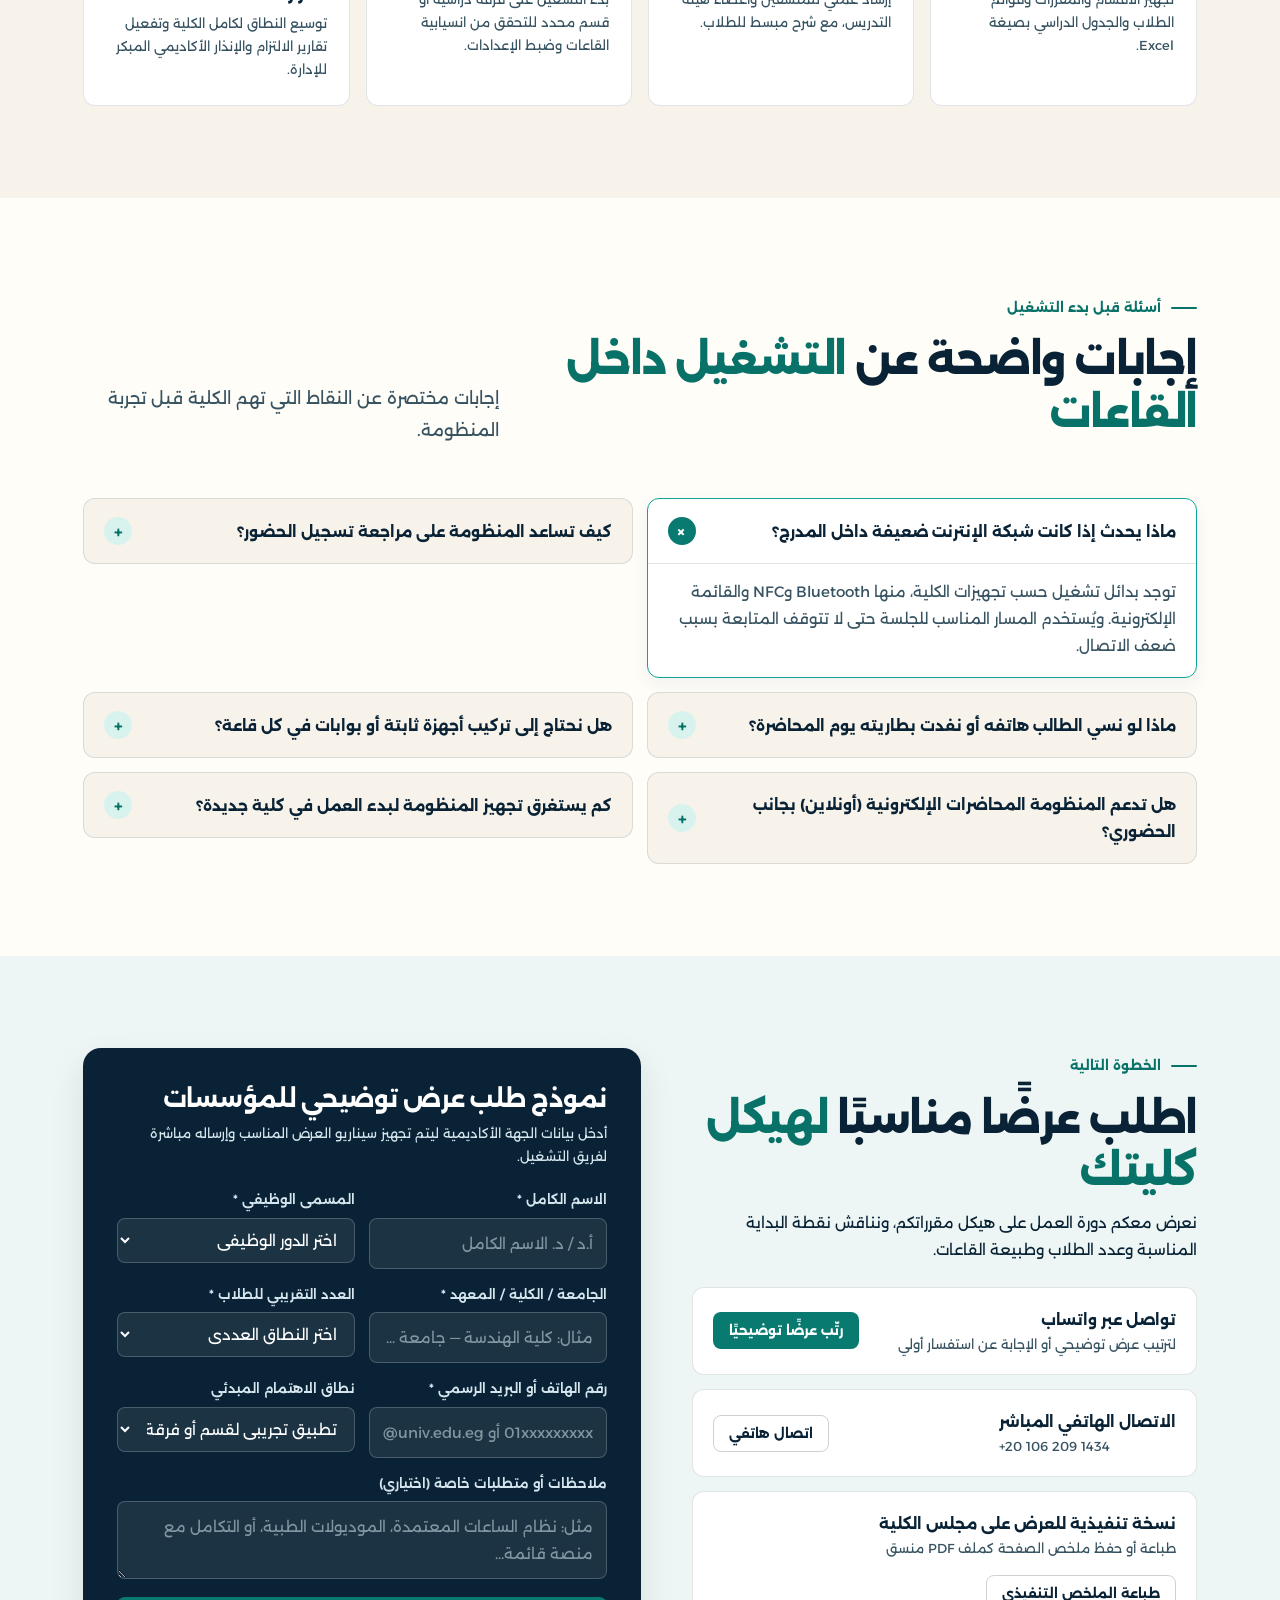
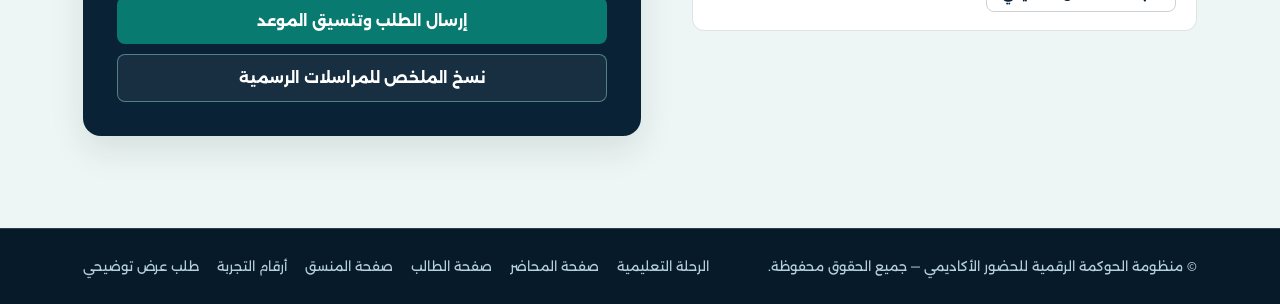
==== commit 9da2c496: "refine content hierarchy and evidence sections" ====
--- a/index.html
+++ b/index.html
@@ -101,7 +101,7 @@
         <a href="#roles">الأدوار الأربعة</a>
         <a href="journey.html">الرحلة التعليمية</a>
         <a href="#dashboards">لوحات المتابعة</a>
-        <a href="#results">نتائج الزقازيق</a>
+        <a href="coordinator.html#numbers">أرقام التجربة</a>
         <a href="#faq">الأسئلة الشائعة</a>
       </nav>
 
@@ -109,7 +109,6 @@
         <a class="btn btn-outline-light btn-sm header-whatsapp" data-cta-source="header_whatsapp" href="https://wa.me/201062091434?text=%D9%85%D8%B1%D8%AD%D8%A8%D8%A7%D9%8B%D8%8C%20%D8%A3%D8%B1%D8%BA%D8%A8%20%D9%81%D9%8A%20%D8%A7%D9%84%D8%A7%D8%B3%D8%AA%D9%81%D8%B3%D8%A7%D8%B1%20%D8%B9%D9%86%20%D9%85%D9%86%D8%B8%D9%88%D9%85%D8%A9%20%D8%A7%D9%84%D8%AD%D9%88%D9%83%D9%85%D8%A9%20%D8%A7%D9%84%D8%B1%D9%82%D9%85%D9%8A%D8%A9%20%D9%84%D9%84%D8%AD%D8%B6%D9%88%D8%B1%20%D8%A7%D9%84%D8%A3%D9%83%D8%A7%D8%AF%D9%8A%D9%85%D9%8A" target="_blank" rel="noopener noreferrer">
           تواصل عبر واتساب
         </a>
-        <a class="btn btn-primary btn-sm" href="#contact">اطلب عرضاً توضيحياً</a>
         <button class="menu-toggle" type="button" aria-expanded="false" aria-controls="main-nav" aria-label="فتح القائمة الرئيسية">
           <svg class="icon-burger" viewBox="0 0 24 24" fill="none" stroke="currentColor" stroke-width="2" stroke-linecap="round" aria-hidden="true">
             <path d="M4 7h16M4 12h16M4 17h16"/>
@@ -311,7 +310,7 @@
           </div>
         </div>
 
-        <ul class="trust-pills">
+        <ul class="trust-pills" hidden>
           <li><b>8,242</b> طالب مسجل</li>
           <li><b>700</b> عضو هيئة تدريس</li>
           <li><b>1,069</b> محاضرة وسكشن موثق</li>
@@ -485,7 +484,7 @@
     <!-- =====================================================================
          4. HOW IT WORKS: FLEXIBLE ATTENDANCE CHANNELS
          ===================================================================== -->
-    <section class="section surface-slate" id="how-it-works">
+    <section class="section surface-slate" id="how-it-works" hidden>
       <span id="features" aria-hidden="true"></span>
       <div class="section-inner reveal">
         <div class="section-head">
@@ -596,7 +595,7 @@
               <li>فحص بلاغات الطلاب المرتبطة بالجلسة وقبولها أو رفضها مع التوثيق</li>
             </ul>
             <div class="role-subpage-cta">
-              <a class="btn btn-outline-dark btn-sm" href="lecturer.html">استكشف صفحة المحاضر بالتفصيل ←</a>
+              <a class="btn btn-outline-dark btn-sm" href="lecturer.html#methods">استكشف صفحة المحاضر بالتفصيل ←</a>
             </div>
           </div>
 
@@ -621,7 +620,7 @@
               <li>تقديم بلاغ إلكتروني مرتبط بالجلسة ومتابعة حالته (قيد المراجعة / مقبول / مرفوض)</li>
             </ul>
             <div class="role-subpage-cta">
-              <a class="btn btn-outline-dark btn-sm" href="student.html">استكشف صفحة الطالب بالتفصيل ←</a>
+              <a class="btn btn-outline-dark btn-sm" href="student.html#schedule">استكشف صفحة الطالب بالتفصيل ←</a>
             </div>
           </div>
 
@@ -649,7 +648,7 @@
               <li>بوابة تحقق قبل استخراج قوائم الإنذارات والحرمان النهائية</li>
             </ul>
             <div class="role-subpage-cta">
-              <a class="btn btn-outline-dark btn-sm" href="coordinator.html">استكشف صفحة المنسق بالتفصيل ←</a>
+              <a class="btn btn-outline-dark btn-sm" href="coordinator.html#overview">استكشف صفحة المنسق بالتفصيل ←</a>
             </div>
           </div>
 
@@ -716,7 +715,7 @@
         </div>
 
         <!-- Direct Cross-Links Directory to All 4 Upgraded Subpages -->
-        <div class="ecosystem-grid" aria-label="صفحات المنظومة التفصيلية">
+        <div class="ecosystem-grid" aria-label="صفحات المنظومة التفصيلية" hidden>
           <a class="ecosystem-card" href="journey.html">
             <div class="ecosystem-card-top">
               <span>المسار الكامل • 5 محطات</span>
@@ -841,7 +840,7 @@
     <!-- =====================================================================
          7. CASE STUDY NUMBERS: ZAGAZIG FACULTY OF MEDICINE
          ===================================================================== -->
-    <section class="section surface-mint" id="results">
+    <section class="section surface-mint" id="results" hidden>
       <span id="impact" aria-hidden="true"></span>
       <div class="section-inner reveal">
         <div class="section-head">
@@ -1315,7 +1314,7 @@
         <a href="lecturer.html">صفحة المحاضر</a>
         <a href="student.html">صفحة الطالب</a>
         <a href="coordinator.html">صفحة المنسق</a>
-        <a href="#results">نتائج الزقازيق</a>
+        <a href="coordinator.html#numbers">أرقام التجربة</a>
         <a href="#contact">طلب عرض توضيحي</a>
       </div>
     </div>
@@ -1323,7 +1322,6 @@
 
   <!-- Mobile Sticky Conversion Bar (Appears after scrolling past Hero on phones) -->
   <div class="mobile-sticky-cta" id="mobile-sticky-cta" aria-label="اختصارات التواصل السريع">
-    <a class="btn btn-primary" href="#contact">اطلب عرضاً توضيحياً</a>
     <a class="btn btn-outline-light" data-cta-source="sticky_mobile_whatsapp" href="https://wa.me/201062091434?text=%D9%85%D8%B1%D8%AD%D8%A8%D8%A7%D9%8B%D8%8C%20%D8%A3%D8%B1%D8%BA%D8%A8%20%D9%81%D9%8A%20%D8%AD%D8%AC%D8%B2%20%D8%B9%D8%B1%D8%B6%20%D8%AA%D9%88%D8%B6%D9%8A%D8%AD%D9%8A%20%D9%84%D9%85%D9%86%D8%B8%D9%88%D9%85%D8%A9%20%D8%A7%D9%84%D8%AD%D8%B6%D9%88%D8%B1%20%D8%A7%D9%84%D8%A3%D9%83%D8%A7%D8%AF%D9%8A%D9%85%D9%8A" target="_blank" rel="noopener noreferrer">
       واتساب مباشر
     </a>
--- a/css/main.css
+++ b/css/main.css
@@ -3076,6 +3076,91 @@
 .real-shot-button.clean-shot-button {
 max-width: 290px;
 }
+
+/* Shared evidence section: all operating figures stay on detail pages. */
+[hidden] {
+  display: none !important;
+}
+.numbers-section .section-head {
+  margin-bottom: var(--sp-6);
+}
+.numbers-group + .numbers-group {
+  margin-top: var(--sp-6);
+}
+.numbers-group h3 {
+  margin: 0 0 var(--sp-3);
+  color: var(--ink);
+}
+.numbers-grid {
+  display: grid;
+  grid-template-columns: repeat(4, minmax(0, 1fr));
+  gap: 14px;
+}
+.numbers-grid article {
+  display: grid;
+  align-content: start;
+  gap: 8px;
+  min-height: 132px;
+  padding: 20px 16px;
+  border: 1px solid rgba(8, 122, 112, 0.16);
+  border-radius: 16px;
+  background: #fff;
+  box-shadow: 0 8px 22px rgba(9, 34, 53, 0.05);
+}
+.numbers-grid strong {
+  color: var(--teal-solid, #087a70);
+  font-size: clamp(24px, 2.1vw, 34px);
+  line-height: 1.15;
+  letter-spacing: -0.03em;
+}
+.numbers-grid span {
+  color: var(--ink);
+  font-size: var(--fs-sm, 0.875rem);
+  font-weight: 600;
+  line-height: 1.7;
+}
+.numbers-group-emphasis .numbers-grid article {
+  background: var(--cream, #f6f5ef);
+}
+.numbers-note {
+  max-width: 900px;
+  margin: var(--sp-5) 0 0;
+  color: var(--muted, #526473);
+  font-size: var(--fs-sm, 0.875rem);
+  line-height: 1.9;
+}
+.journey-links-strip {
+  display: flex;
+  flex-wrap: wrap;
+  gap: 12px;
+  margin: var(--sp-5) 0 var(--sp-6);
+}
+.journey-links-strip a {
+  display: inline-flex;
+  align-items: center;
+  gap: 9px;
+  min-height: 46px;
+  padding: 10px 16px;
+  border: 1px solid rgba(8, 122, 112, 0.24);
+  border-radius: 999px;
+  color: var(--ink);
+  background: #fff;
+  font-size: var(--fs-sm, 0.875rem);
+  font-weight: 700;
+  text-decoration: none;
+  transition: transform 160ms ease, background-color 160ms ease, border-color 160ms ease;
+}
+.journey-links-strip a:hover,
+.journey-links-strip a:focus-visible {
+  border-color: var(--teal-solid, #087a70);
+  background: var(--mint, #e7f6ef);
+  transform: translateY(-2px);
+}
+@media (max-width: 720px) {
+  .numbers-grid {
+    grid-template-columns: repeat(2, minmax(0, 1fr));
+  }
+}
 @media (max-width: 600px) {
 .role-visual-pair,
 .role-visual-trio,
@@ -3088,4 +3173,19 @@
 .section-below-visual .app-screen-card:not(.wide-screen-card) {
 max-width: 280px;
 }
-}+.numbers-grid {
+grid-template-columns: repeat(2, minmax(0, 1fr));
+gap: 10px;
+}
+.numbers-grid article {
+min-height: 118px;
+padding: 16px 12px;
+}
+.journey-links-strip {
+gap: 9px;
+}
+.journey-links-strip a {
+width: 100%;
+justify-content: space-between;
+}
+}
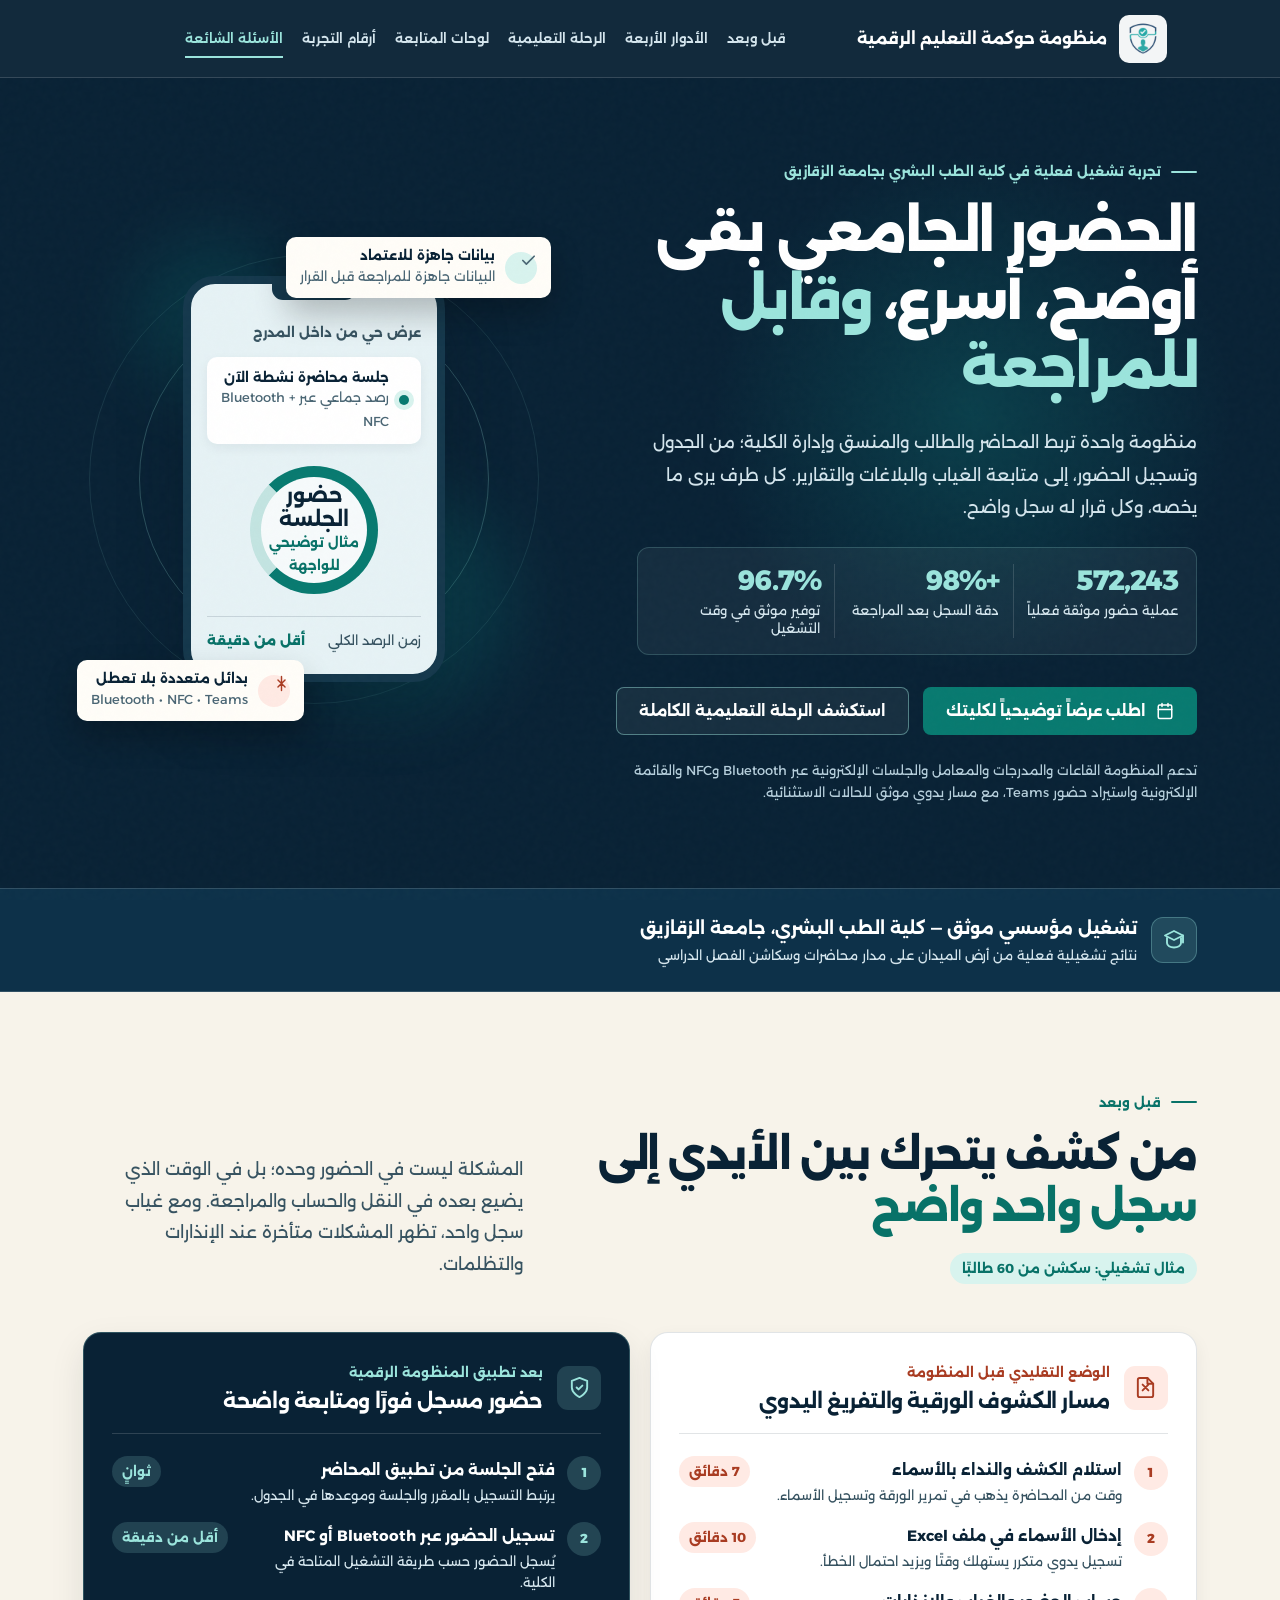
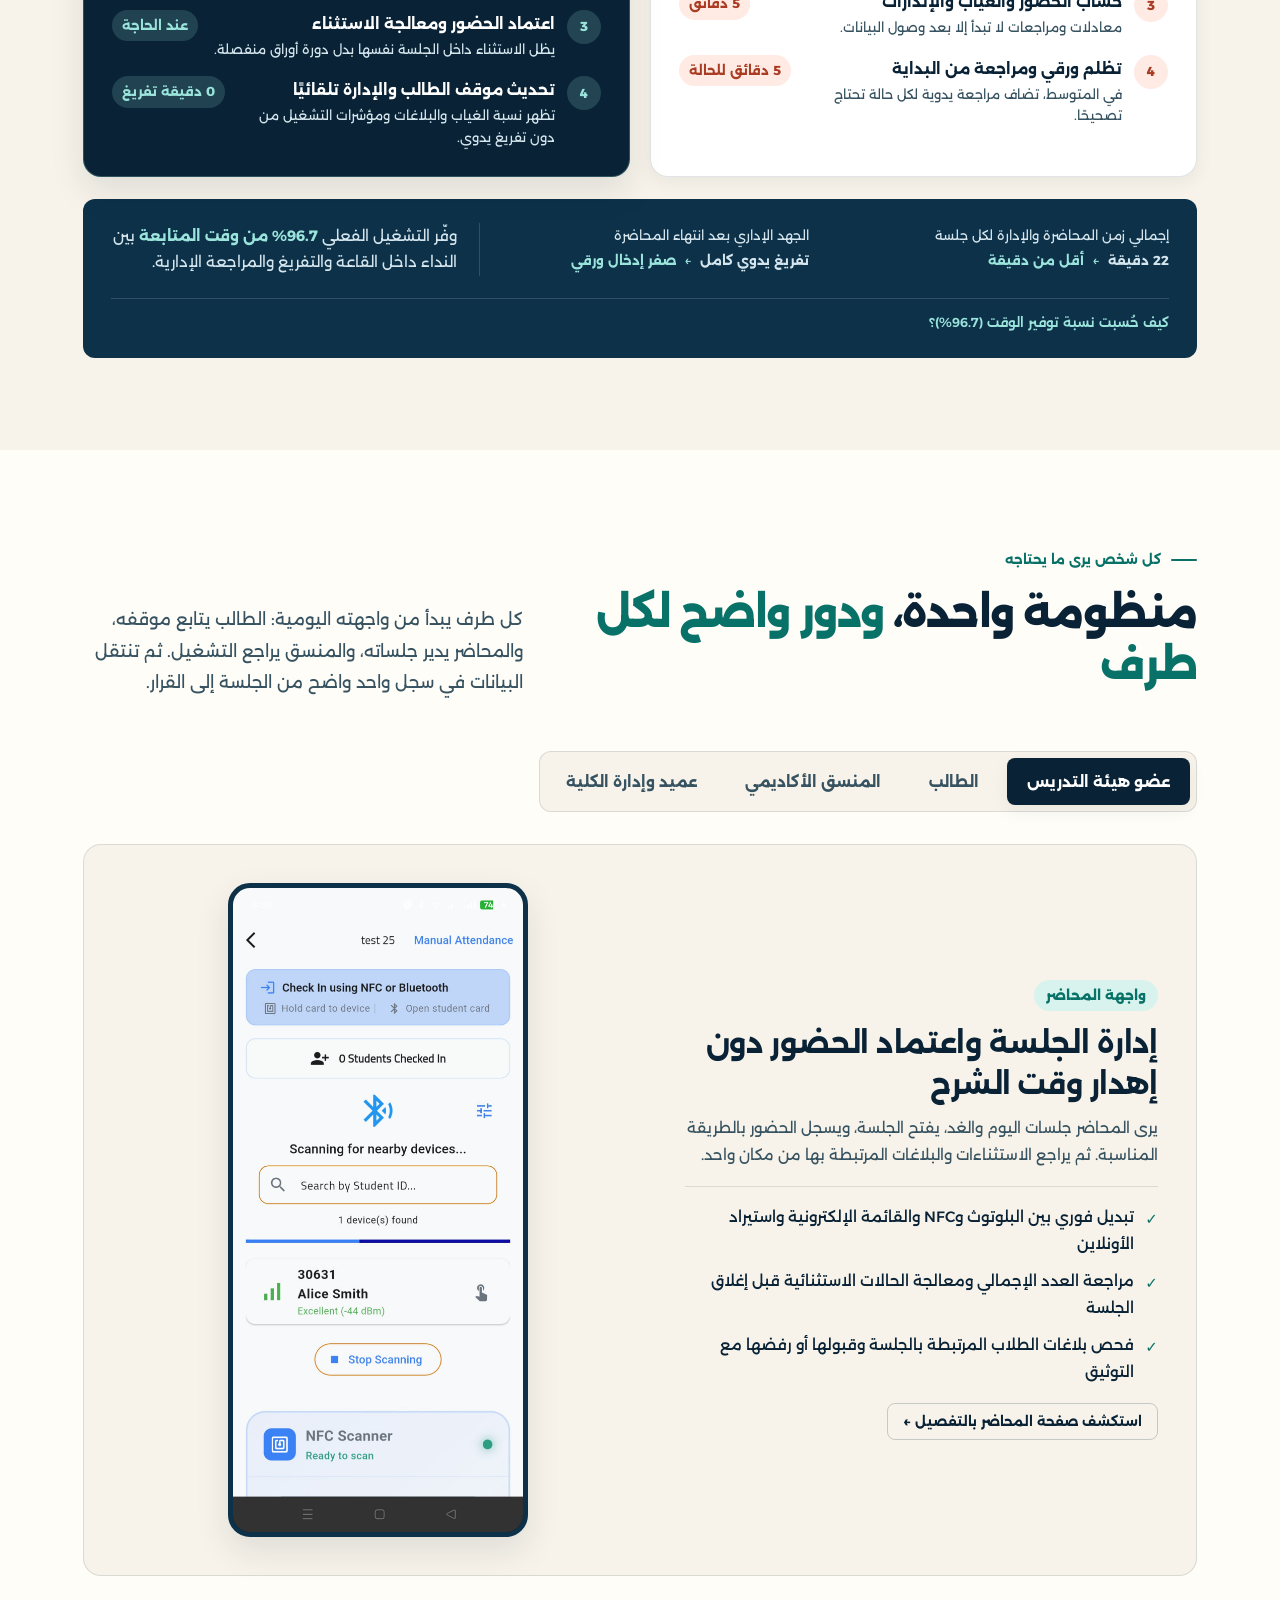
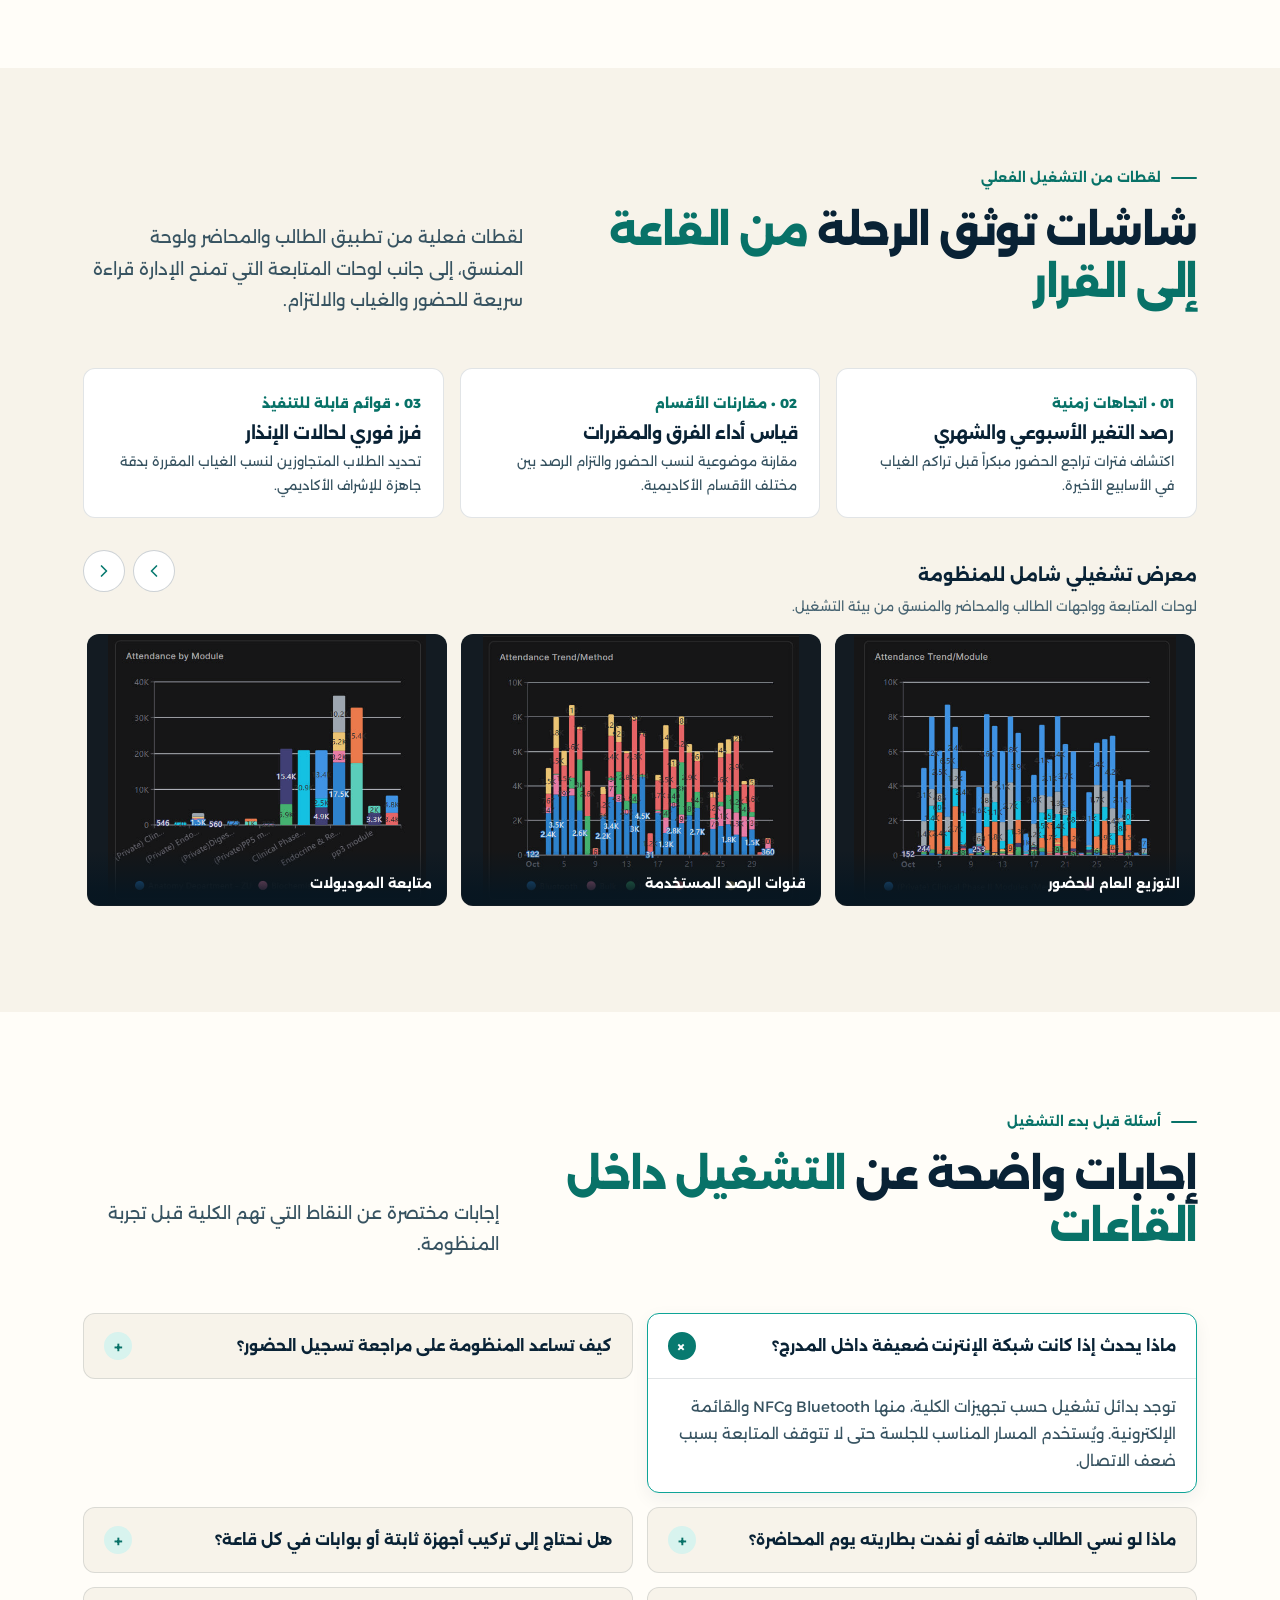
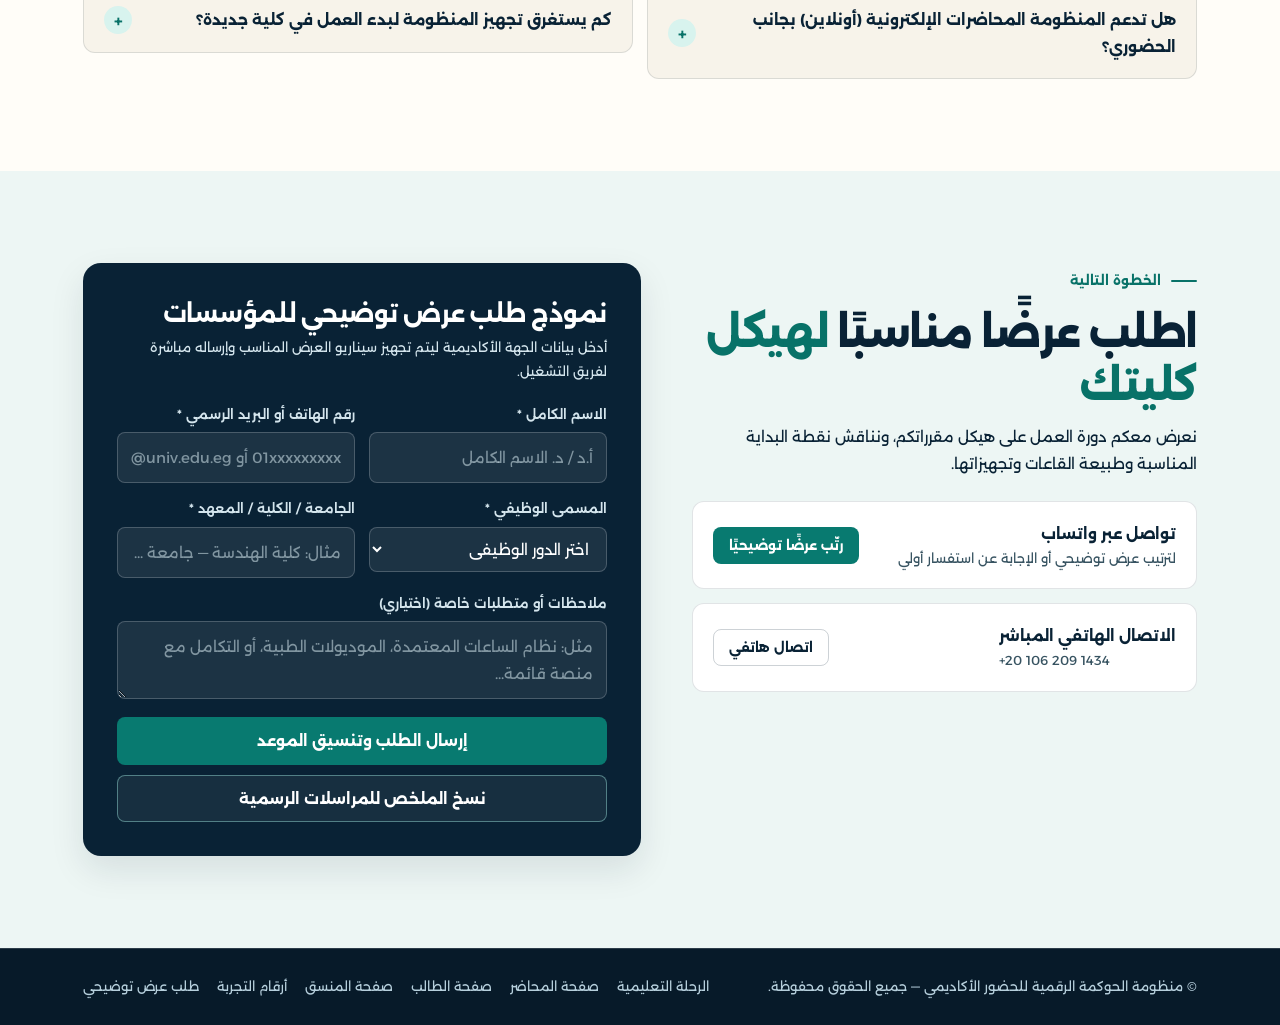
==== commit cf3c4805: "streamline homepage content and gallery" ====
--- a/index.html
+++ b/index.html
@@ -34,7 +34,6 @@
 
   <!-- Unified Stylesheet -->
   <link rel="stylesheet" href="css/main.css">
-  <link rel="stylesheet" href="css/print.css">
 
   <!-- Structured Data (JSON-LD) -->
   <script type="application/ld+json">
@@ -88,12 +87,9 @@
   <!-- Sticky Header -->
   <header class="topbar">
     <div class="topbar-inner">
-      <a class="brand" href="#top" aria-label="منظومة الحوكمة الرقمية للحضور الأكاديمي — العودة لأعلى الصفحة">
+      <a class="brand" href="#top" aria-label="منظومة حوكمة التعليم الرقمية — العودة لأعلى الصفحة">
         <img class="brand-logo" src="assets/logo-112.png" alt="شعار منظومة الحوكمة الرقمية للحضور الأكاديمي" width="48" height="48">
-        <span>
-          منظومة الحوكمة الرقمية للحضور الأكاديمي
-          <small>منصة جامعية ذكية لإدارة الحضور والالتزام الأكاديمي</small>
-        </span>
+        <span class="brand-name">منظومة حوكمة التعليم الرقمية</span>
       </a>
 
       <nav class="main-nav" id="main-nav" aria-label="التنقل الرئيسي">
@@ -122,76 +118,6 @@
   </header>
 
   <main id="main-content">
-    <!-- Print-only executive brief, shown when using "طباعة الملخص التنفيذي". -->
-    <section class="print-executive-summary" aria-label="ملخص تنفيذي قابل للطباعة">
-      <header class="print-summary-header">
-        <div class="print-brand">
-          <img src="assets/logo-112.png" alt="شعار منظومة الحوكمة الرقمية للحضور الأكاديمي" width="56" height="56" loading="lazy">
-          <div>
-            <strong>منظومة الحوكمة الرقمية للحضور الأكاديمي</strong>
-            <span>إيملي نوتس للتدريب</span>
-          </div>
-        </div>
-        <span class="print-document-label">ملخص تنفيذي</span>
-      </header>
-
-      <div class="print-summary-hero">
-        <p>تجربة تشغيل فعلية في كلية الطب البشري بجامعة الزقازيق</p>
-        <h1>حضور أوضح، وقت أقل، وقرار يمكن الرجوع إلى سجله</h1>
-        <span>من الجدول الدراسي وتسجيل الحضور، إلى متابعة الغياب والبلاغات والتقارير في مسار واحد.</span>
-      </div>
-
-      <div class="print-stat-grid" aria-label="مؤشرات التجربة التشغيلية">
-        <div><strong>572,243</strong><span>عملية حضور موثقة</span></div>
-        <div><strong>8,242</strong><span>طالباً وطالبة</span></div>
-        <div><strong>700</strong><span>عضو هيئة تدريس ومعاون</span></div>
-        <div><strong>1,069</strong><span>محاضرة وسكشن</span></div>
-      </div>
-
-      <div class="print-content-grid">
-        <section class="print-summary-section print-journey-section">
-          <p class="print-section-label">مسار العمل</p>
-          <h2>من الجدول إلى التقرير في أربع خطوات</h2>
-          <ol class="print-steps">
-            <li><b>المنسق</b><span>يرفع جدول Excel ويراجعه قبل النشر.</span></li>
-            <li><b>المحاضر</b><span>يسجل الحضور بالطريقة المناسبة للجلسة.</span></li>
-            <li><b>الطالب</b><span>يتابع موقفه ويقدم بلاغاً عند الحاجة.</span></li>
-            <li><b>الإدارة</b><span>تراجع السجلات والبلاغات قبل التقارير.</span></li>
-          </ol>
-        </section>
-
-        <section class="print-summary-section">
-          <p class="print-section-label">طرق الرصد</p>
-          <h2>خمس طرق تناسب بيئة الكلية</h2>
-          <div class="print-methods">
-            <span>Bluetooth داخل القاعة</span>
-            <span>NFC عند نقطة الدخول</span>
-            <span>القائمة الإلكترونية</span>
-            <span>استيراد Microsoft Teams</span>
-            <span>Manual للحالات الاستثنائية</span>
-          </div>
-        </section>
-      </div>
-
-      <section class="print-summary-section print-outcome-section">
-        <div>
-          <p class="print-section-label">أثر تشغيلي موثق</p>
-          <h2>الدقة تتحسن مع المراجعة</h2>
-          <p>وصلت دقة الرصد مبدئياً إلى 95%، ثم ارتفعت إلى 98% بعد معالجة البلاغات؛ لتصبح بيانات الحضور أساساً أوضح لتقارير الإنذارات والحرمان.</p>
-        </div>
-        <div class="print-outcome-stat">
-          <strong>96.7%</strong>
-          <span>توفير موثق في الوقت مقارنة بالإجراءات اليدوية</span>
-        </div>
-      </section>
-
-      <footer class="print-summary-footer">
-        <span>لترتيب عرض توضيحي يناسب هيكل كليتكم:</span>
-        <b dir="ltr">+20 106 209 1434</b>
-        <span>واتساب أو اتصال مباشر</span>
-      </footer>
-    </section>
-
     <!-- =====================================================================
          1. HERO SECTION
          ===================================================================== -->
@@ -561,7 +487,7 @@
             <h2>منظومة واحدة، <em>ودور واضح لكل طرف</em></h2>
           </div>
           <p>
-            لا يحتاج الطالب إلى أدوات المنسق، ولا يحتاج المحاضر إلى لوحة الإدارة. كل دور يبدأ من ما يحتاجه في يومه الدراسي، ثم تنتقل البيانات تلقائيًا إلى المرحلة التالية.
+            كل طرف يبدأ من واجهته اليومية: الطالب يتابع موقفه، والمحاضر يدير جلساته، والمنسق يراجع التشغيل. ثم تنتقل البيانات في سجل واحد واضح من الجلسة إلى القرار.
           </p>
         </div>
 
@@ -595,7 +521,7 @@
               <li>فحص بلاغات الطلاب المرتبطة بالجلسة وقبولها أو رفضها مع التوثيق</li>
             </ul>
             <div class="role-subpage-cta">
-              <a class="btn btn-outline-dark btn-sm" href="lecturer.html#methods">استكشف صفحة المحاضر بالتفصيل ←</a>
+              <a class="btn btn-outline-dark btn-sm" href="lecturer.html">استكشف صفحة المحاضر بالتفصيل ←</a>
             </div>
           </div>
 
@@ -620,7 +546,7 @@
               <li>تقديم بلاغ إلكتروني مرتبط بالجلسة ومتابعة حالته (قيد المراجعة / مقبول / مرفوض)</li>
             </ul>
             <div class="role-subpage-cta">
-              <a class="btn btn-outline-dark btn-sm" href="student.html#schedule">استكشف صفحة الطالب بالتفصيل ←</a>
+              <a class="btn btn-outline-dark btn-sm" href="student.html">استكشف صفحة الطالب بالتفصيل ←</a>
             </div>
           </div>
 
@@ -648,7 +574,7 @@
               <li>بوابة تحقق قبل استخراج قوائم الإنذارات والحرمان النهائية</li>
             </ul>
             <div class="role-subpage-cta">
-              <a class="btn btn-outline-dark btn-sm" href="coordinator.html#overview">استكشف صفحة المنسق بالتفصيل ←</a>
+              <a class="btn btn-outline-dark btn-sm" href="coordinator.html">استكشف صفحة المنسق بالتفصيل ←</a>
             </div>
           </div>
 
@@ -679,7 +605,7 @@
               <li>تقارير رسمية موثقة قابلة للطباعة والتصدير لمجالس الكليات والاعتماد</li>
             </ul>
             <div class="role-subpage-cta">
-              <a class="btn btn-outline-dark btn-sm" href="journey.html#governance">استكشف حوكمة القرار والتقارير ←</a>
+              <a class="btn btn-outline-dark btn-sm" href="journey.html">استكشف حوكمة القرار والتقارير ←</a>
             </div>
           </div>
 
@@ -763,10 +689,10 @@
         <div class="section-head">
           <div>
             <p class="eyebrow dark">لقطات من التشغيل الفعلي</p>
-            <h2>لوحات تعرض ما يحدث <em>في الموديولات والأقسام أولًا بأول</em></h2>
+            <h2>شاشات توثق الرحلة <em>من القاعة إلى القرار</em></h2>
           </div>
           <p>
-            واجهات فعلية مستخرجة من بيئة التشغيل، تمنح الإدارة والمنسقين قراءة بصرية فورية لاتجاهات الحضور والغياب عبر الأسابيع والأقسام.
+            لقطات فعلية من تطبيق الطالب والمحاضر ولوحة المنسق، إلى جانب لوحات المتابعة التي تمنح الإدارة قراءة سريعة للحضور والغياب والالتزام.
           </p>
         </div>
 
@@ -789,50 +715,41 @@
         </div>
 
         <div class="gallery-bar">
-          <strong>معرض شاشات النظام الفعلية (8 لوحات تحليلية)</strong>
-          <span>اضغط على أي لوحة للتكبير والتنقل</span>
-        </div>
-
-        <div class="gallery-grid">
-          <button class="gallery-item featured" type="button" data-full="assets/insight-1.jpg" data-caption="التوزيع العام لنسب الحضور والغياب على مستوى الكلية">
-            <img src="assets/insight-1.jpg" alt="لوحة التوزيع العام لنسب الحضور والغياب" width="547" height="458" loading="lazy">
-            <span class="gallery-caption">التوزيع العام للحضور</span>
-          </button>
-
-          <button class="gallery-item featured" type="button" data-full="assets/insight-3.jpg" data-caption="تطور معدلات الحضور عبر أسابيع الفصل الدراسي">
-            <img src="assets/insight-3.jpg" alt="منحنى تطور معدلات الحضور عبر الأسابيع" width="540" height="459" loading="lazy">
-            <span class="gallery-caption">منحنى الانتظام الأسبوعي</span>
-          </button>
-
-          <button class="gallery-item" type="button" data-full="assets/insight-2.jpg" data-caption="مقارنة معدلات الحضور بين الفرق والمستويات الدراسية">
-            <img src="assets/insight-2.jpg" alt="مقارنة معدلات الحضور بين الفرق الدراسية" width="539" height="460" loading="lazy">
-            <span class="gallery-caption">مقارنة الفرق الدراسية</span>
-          </button>
-
-          <button class="gallery-item" type="button" data-full="assets/insight-4.jpg" data-caption="تحليل قنوات التحضير المستخدمة وكثافة التفاعل">
-            <img src="assets/insight-4.jpg" alt="تحليل قنوات التحضير المستخدمة" width="540" height="459" loading="lazy">
-            <span class="gallery-caption">توزيع قنوات الرصد</span>
-          </button>
-
-          <button class="gallery-item wide-table" type="button" data-full="assets/insight-5.jpg" data-caption="سجل متابعة التزام الأقسام والمقررات بجلسات الجدول">
-            <img src="assets/insight-5.jpg" alt="جدول متابعة التزام الأقسام والمقررات" width="1072" height="457" loading="lazy">
-            <span class="gallery-caption">متابعة التزام الأقسام والمقررات</span>
-          </button>
-
-          <button class="gallery-item wide-table" type="button" data-full="assets/insight-6.jpg" data-caption="تفصيل الجلسات المسجلة وأعداد الحضور لكل محاضرة">
-            <img src="assets/insight-6.jpg" alt="تفصيل الجلسات المسجلة وأعداد الحضور" width="1074" height="458" loading="lazy">
-            <span class="gallery-caption">سجل الجلسات التفصيلي</span>
-          </button>
-
-          <button class="gallery-item wide-table" type="button" data-full="assets/insight-7.jpg" data-caption="مؤشرات الإنذار الأكاديمي وحصر تجاوز نسب الغياب">
-            <img src="assets/insight-7.jpg" alt="مؤشرات الإنذار الأكاديمي وحصر الغياب" width="1037" height="464" loading="lazy">
-            <span class="gallery-caption">قوائم الإنذار المبكر</span>
-          </button>
-
-          <button class="gallery-item wide-table" type="button" data-full="assets/insight-8.jpg" data-caption="ملخص الأداء التنفيذي الشامل وحوكمة البيانات">
-            <img src="assets/insight-8.jpg" alt="ملخص الأداء التنفيذي الشامل" width="1040" height="458" loading="lazy">
-            <span class="gallery-caption">ملخص الحوكمة التنفيذي</span>
-          </button>
+          <div>
+            <strong>معرض تشغيلي شامل للمنظومة</strong>
+            <span>لوحات المتابعة وواجهات الطالب والمحاضر والمنسق من بيئة التشغيل.</span>
+          </div>
+          <div class="gallery-controls" aria-label="التنقل بين لقطات المعرض">
+            <button class="gallery-scroll-control" type="button" data-gallery-scroll="previous" aria-label="عرض اللقطات السابقة">
+              <svg viewBox="0 0 24 24" fill="none" stroke="currentColor" stroke-width="2" stroke-linecap="round" stroke-linejoin="round" aria-hidden="true"><path d="m15 18-6-6 6-6"/></svg>
+            </button>
+            <button class="gallery-scroll-control" type="button" data-gallery-scroll="next" aria-label="عرض اللقطات التالية">
+              <svg viewBox="0 0 24 24" fill="none" stroke="currentColor" stroke-width="2" stroke-linecap="round" stroke-linejoin="round" aria-hidden="true"><path d="m9 18 6-6-6-6"/></svg>
+            </button>
+          </div>
+        </div>
+
+        <div class="gallery-grid operations-gallery" id="operations-gallery" tabindex="0" aria-label="معرض لقطات التشغيل؛ مرر أفقياً أو استخدم أزرار التنقل">
+          <button class="gallery-item" type="button" data-gallery-group="operations" data-full="assets/insight-1.jpg" data-caption="التوزيع العام لنسب الحضور والغياب على مستوى الكلية"><img src="assets/insight-1.jpg" alt="لوحة التوزيع العام لنسب الحضور والغياب" width="547" height="458" loading="lazy"><span class="gallery-caption">التوزيع العام للحضور</span></button>
+          <button class="gallery-item" type="button" data-gallery-group="operations" data-full="assets/insight-2.jpg" data-caption="اتجاه تسجيل الحضور بحسب وسيلة الرصد"><img src="assets/insight-2.jpg" alt="لوحة اتجاه الحضور بحسب وسيلة الرصد" width="539" height="460" loading="lazy"><span class="gallery-caption">قنوات الرصد المستخدمة</span></button>
+          <button class="gallery-item" type="button" data-gallery-group="operations" data-full="assets/insight-3.jpg" data-caption="إجمالي الحضور موزعاً على الموديولات"><img src="assets/insight-3.jpg" alt="لوحة الحضور بحسب الموديول" width="540" height="459" loading="lazy"><span class="gallery-caption">متابعة الموديولات</span></button>
+          <button class="gallery-item" type="button" data-gallery-group="operations" data-full="assets/insight-4.jpg" data-caption="توزيع سجلات الحضور بين الأقسام"><img src="assets/insight-4.jpg" alt="لوحة الحضور بحسب القسم" width="540" height="459" loading="lazy"><span class="gallery-caption">مقارنة الأقسام</span></button>
+          <button class="gallery-item" type="button" data-gallery-group="operations" data-full="assets/insight-5.jpg" data-caption="ملخص نشاط الأقسام وعدد الطلاب والجلسات"><img src="assets/insight-5.jpg" alt="جدول نشاط الأقسام" width="1072" height="457" loading="lazy"><span class="gallery-caption">ملخص نشاط الأقسام</span></button>
+          <button class="gallery-item" type="button" data-gallery-group="operations" data-full="assets/insight-6.jpg" data-caption="ملخص نشاط الموديولات والجلسات"><img src="assets/insight-6.jpg" alt="جدول نشاط الموديولات" width="1074" height="458" loading="lazy"><span class="gallery-caption">ملخص نشاط الموديولات</span></button>
+          <button class="gallery-item" type="button" data-gallery-group="operations" data-full="assets/insight-7.jpg" data-caption="متابعة التزام تسجيل الحضور حسب الموديول"><img src="assets/insight-7.jpg" alt="جدول التزام الحضور حسب الموديول" width="1037" height="464" loading="lazy"><span class="gallery-caption">التزام تسجيل الحضور</span></button>
+          <button class="gallery-item" type="button" data-gallery-group="operations" data-full="assets/insight-8.jpg" data-caption="متابعة التزام تسجيل الحضور حسب القسم"><img src="assets/insight-8.jpg" alt="جدول التزام الحضور حسب القسم" width="1040" height="458" loading="lazy"><span class="gallery-caption">التزام الأقسام</span></button>
+          <button class="gallery-item" type="button" data-gallery-group="operations" data-full="assets/app-student-paths.png" data-caption="المقررات والموديولات التي تظهر للطالب"><img src="assets/app-student-paths.png" alt="تطبيق الطالب يعرض المقررات والموديولات" width="591" height="1280" loading="lazy"><span class="gallery-caption">تطبيق الطالب: المقررات</span></button>
+          <button class="gallery-item" type="button" data-gallery-group="operations" data-full="assets/app-student-checkin-method.png" data-caption="اختيار وسيلة تسجيل الحضور للطالب"><img src="assets/app-student-checkin-method.png" alt="تطبيق الطالب لاختيار وسيلة تسجيل الحضور" width="591" height="1280" loading="lazy"><span class="gallery-caption">تطبيق الطالب: تسجيل الحضور</span></button>
+          <button class="gallery-item" type="button" data-gallery-group="operations" data-full="assets/app-student-absence-details.png" data-caption="متابعة تفاصيل الغياب والإنذارات من التطبيق"><img src="assets/app-student-absence-details.png" alt="تطبيق الطالب يعرض تفاصيل الغياب" width="590" height="1280" loading="lazy"><span class="gallery-caption">تطبيق الطالب: متابعة الغياب</span></button>
+          <button class="gallery-item" type="button" data-gallery-group="operations" data-full="assets/app-student-absent-sessions.png" data-caption="قائمة الجلسات وحالة الحضور والغياب"><img src="assets/app-student-absent-sessions.png" alt="تطبيق الطالب يعرض الجلسات وحالة الحضور" width="591" height="1280" loading="lazy"><span class="gallery-caption">تطبيق الطالب: سجل الجلسات</span></button>
+          <button class="gallery-item" type="button" data-gallery-group="operations" data-full="assets/app-student-complaint-ar.png" data-caption="بلاغ حضور إلكتروني مرتبط بالجلسة"><img src="assets/app-student-complaint-ar.png" alt="تطبيق الطالب لتقديم بلاغ حضور" width="590" height="1280" loading="lazy"><span class="gallery-caption">تطبيق الطالب: البلاغ الإلكتروني</span></button>
+          <button class="gallery-item" type="button" data-gallery-group="operations" data-full="assets/app-student-complaint-form.png" data-caption="نموذج إدخال تفاصيل البلاغ"><img src="assets/app-student-complaint-form.png" alt="نموذج بلاغ الحضور في تطبيق الطالب" width="402" height="1280" loading="lazy"><span class="gallery-caption">تطبيق الطالب: تفاصيل البلاغ</span></button>
+          <button class="gallery-item" type="button" data-gallery-group="operations" data-full="assets/app-lecturer-sessions.png" data-caption="جلسات اليوم في تطبيق عضو هيئة التدريس"><img src="assets/app-lecturer-sessions.png" alt="تطبيق عضو هيئة التدريس يعرض جلسات اليوم" width="591" height="1280" loading="lazy"><span class="gallery-caption">تطبيق المحاضر: جلسات اليوم</span></button>
+          <button class="gallery-item" type="button" data-gallery-group="operations" data-full="assets/app-lecturer-scanning.png" data-caption="رصد الحضور من تطبيق عضو هيئة التدريس"><img src="assets/app-lecturer-scanning.png" alt="تطبيق عضو هيئة التدريس لرصد الحضور" width="576" height="1280" loading="lazy"><span class="gallery-caption">تطبيق المحاضر: الرصد</span></button>
+          <button class="gallery-item" type="button" data-gallery-group="operations" data-full="assets/app-complaint-decision.png" data-caption="مراجعة قرار البلاغ من تطبيق عضو هيئة التدريس"><img src="assets/app-complaint-decision.png" alt="تطبيق عضو هيئة التدريس لمراجعة البلاغات" width="591" height="1280" loading="lazy"><span class="gallery-caption">تطبيق المحاضر: قرار البلاغ</span></button>
+          <button class="gallery-item" type="button" data-gallery-group="operations" data-full="assets/app-session-type.png" data-caption="تحديد نوع الجلسة الحضورية أو الإلكترونية"><img src="assets/app-session-type.png" alt="واجهة تحديد نوع الجلسة" width="591" height="1280" loading="lazy"><span class="gallery-caption">إعداد الجلسة</span></button>
+          <button class="gallery-item" type="button" data-gallery-group="operations" data-full="assets/web-coordinator-modules.png" data-caption="متابعة الموديولات من لوحة المنسق"><img src="assets/web-coordinator-modules.png" alt="لوحة المنسق لمتابعة الموديولات" width="777" height="718" loading="lazy"><span class="gallery-caption">لوحة المنسق: الموديولات</span></button>
+          <button class="gallery-item" type="button" data-gallery-group="operations" data-full="assets/web-coordinator-review.png" data-caption="مراجعة السجلات والبلاغات قبل التقارير"><img src="assets/web-coordinator-review.png" alt="لوحة المنسق لمراجعة السجلات" width="1096" height="722" loading="lazy"><span class="gallery-caption">لوحة المنسق: المراجعة</span></button>
         </div>
       </div>
     </section>
@@ -959,152 +876,6 @@
     </section>
 
     <!-- =====================================================================
-         8. MERGED ADMINISTRATIVE & FINANCIAL IMPACT
-         ===================================================================== -->
-    <section class="section surface-paper" id="roi">
-      <div class="section-inner reveal">
-        <div class="section-head">
-          <div>
-            <p class="eyebrow dark">أثر واضح على التشغيل اليومي</p>
-            <h2>وقت أقل في المتابعة، <em>وسجل أوضح للقرار</em></h2>
-          </div>
-          <p>
-            تقلل المنظومة الوقت الذي يضيع في النداء والتفريغ ومراجعة الكشوف، وتمنح الكلية مرجعًا واحدًا قبل أي قرار أكاديمي.
-          </p>
-        </div>
-
-        <div class="impact-dual-grid">
-          <!-- Column 1: Administrative Governance Impact -->
-          <div class="impact-column">
-            <div class="impact-col-head">
-              <div class="icon-box" aria-hidden="true">
-                <svg viewBox="0 0 24 24" fill="none" stroke="currentColor" stroke-width="2" stroke-linecap="round" stroke-linejoin="round">
-                  <path d="M12 20V10M18 20V4M6 20v-4"/>
-                </svg>
-              </div>
-              <h3>الأثر الإداري والأكاديمي</h3>
-            </div>
-
-            <ul class="impact-list">
-              <li>
-                <span class="impact-num">01</span>
-                <div>
-                  <b>وقت أكبر للشرح</b>
-                  <p>في سيناريو السكشن من 60 طالبًا، ينتقل تسجيل الحضور عبر Bluetooth إلى أقل من دقيقة بدل دورة ورقية أطول.</p>
-                </div>
-              </li>
-              <li>
-                <span class="impact-num">02</span>
-                <div>
-                  <b>موقف واضح قبل الإنذار</b>
-                  <p>يرى الطالب نسبة غيابه وموقفه، وتراجع الكلية البيانات قبل استخراج الإنذارات والحرمان.</p>
-                </div>
-              </li>
-              <li>
-                <span class="impact-num">03</span>
-                <div>
-                  <b>مراجعة أسهل للبلاغات</b>
-                  <p>البلاغ مرتبط بالجلسة نفسها ويصل إلى المحاضر ثم يظهر قرار القبول أو الرفض للطالب.</p>
-                </div>
-              </li>
-            </ul>
-          </div>
-
-          <!-- Column 2: Financial & Resource Efficiency -->
-          <div class="impact-column impact-column-alt">
-            <div class="impact-col-head">
-              <div class="icon-box" aria-hidden="true">
-                <svg viewBox="0 0 24 24" fill="none" stroke="currentColor" stroke-width="2" stroke-linecap="round" stroke-linejoin="round">
-                  <circle cx="12" cy="12" r="10"/><path d="M16 8h-6a2 2 0 1 0 0 4h4a2 2 0 1 1 0 4H8M12 18V6"/>
-                </svg>
-              </div>
-              <h3>استخدام أفضل للموارد</h3>
-            </div>
-
-            <ul class="impact-list">
-              <li>
-                <span class="impact-num">01</span>
-                <div>
-                  <b>ورق أقل وأرشفة أبسط</b>
-                  <p>تقل الحاجة إلى طباعة الكشوف ونقلها وحفظها بين الأقسام والمكاتب.</p>
-                </div>
-              </li>
-              <li>
-                <span class="impact-num">02</span>
-                <div>
-                  <b>خيارات تشغيل تناسب البيئة</b>
-                  <p>تعمل المنظومة عبر Bluetooth أو NFC أو القائمة الإلكترونية أو استيراد Teams، بحسب تجهيزات الكلية.</p>
-                </div>
-              </li>
-              <li>
-                <span class="impact-num">03</span>
-                <div>
-                  <b>تفرغ أكبر للمتابعة</b>
-                  <p>بدل جمع ملفات كثيرة ودمجها، يستطيع فريق التشغيل التركيز على الحالات التي تحتاج تدخلًا.</p>
-                </div>
-              </li>
-            </ul>
-          </div>
-        </div>
-
-        <div class="roi-strip">
-          <div>
-            <strong>قيمة عملية تبدأ من أول دورة تشغيل</strong>
-            <span>وقت أقل في التفريغ، متابعة أوضح، وقرار أكاديمي يمكن الرجوع إلى بياناته.</span>
-          </div>
-          <div class="roi-equation" aria-label="ملخص المعادلة التشغيلية">
-            <em>طرق تشغيل متعددة</em>
-            <span>+</span>
-            <em>تفريغ يدوي أقل</em>
-            <span>=</span>
-            <b>متابعة أسهل وقرار أوضح</b>
-          </div>
-        </div>
-      </div>
-    </section>
-
-    <!-- =====================================================================
-         10. 4-STEP ONBOARDING ROADMAP
-         ===================================================================== -->
-    <section class="section surface-cream" id="onboarding">
-      <span id="partners" aria-hidden="true"></span>
-      <div class="section-inner reveal">
-        <div class="section-head">
-          <div>
-            <p class="eyebrow dark">بداية عملية ومنظمة</p>
-            <h2>كيف تبدأ كليتك التشغيل <em>في 4 خطوات</em>؟</h2>
-          </div>
-          <p>
-            نبدأ تدريجيًا من بيانات الكلية إلى تشغيل تجريبي، ثم نوسع التطبيق وفق ما يناسب هيكلها الدراسي.
-          </p>
-        </div>
-
-        <ol class="onboarding-steps">
-          <li class="onboarding-step">
-            <span class="step-badge">الخطوة 01</span>
-            <h3>تهيئة الهيكل الأكاديمي</h3>
-            <p>تجهيز الأقسام والمقررات وقوائم الطلاب والجدول الدراسي بصيغة Excel.</p>
-          </li>
-          <li class="onboarding-step">
-            <span class="step-badge">الخطوة 02</span>
-            <h3>تعريف وتدريب سريع</h3>
-            <p>إرشاد عملي للمنسقين وأعضاء هيئة التدريس، مع شرح مبسط للطلاب.</p>
-          </li>
-          <li class="onboarding-step">
-            <span class="step-badge">الخطوة 03</span>
-            <h3>إطلاق تجريبي مرحلي</h3>
-            <p>بدء التشغيل على فرقة دراسية أو قسم محدد للتحقق من انسيابية القاعات وضبط الإعدادات.</p>
-          </li>
-          <li class="onboarding-step">
-            <span class="step-badge">الخطوة 04</span>
-            <h3>التعميم وتفعيل لوحات القرار</h3>
-            <p>توسيع النطاق لكامل الكلية وتفعيل تقارير الالتزام والإنذار الأكاديمي المبكر للإدارة.</p>
-          </li>
-        </ol>
-      </div>
-    </section>
-
-    <!-- =====================================================================
          11. FREQUENTLY ASKED QUESTIONS (ACCORDION)
          ===================================================================== -->
     <section class="section surface-paper" id="faq">
@@ -1193,7 +964,7 @@
             <p class="eyebrow dark">الخطوة التالية</p>
             <h2>اطلب عرضًا مناسبًا <em>لهيكل كليتك</em></h2>
             <p>
-              نعرض معكم دورة العمل على هيكل مقرراتكم، ونناقش نقطة البداية المناسبة وعدد الطلاب وطبيعة القاعات.
+              نعرض معكم دورة العمل على هيكل مقرراتكم، ونناقش نقطة البداية المناسبة وطبيعة القاعات وتجهيزاتها.
             </p>
 
             <div class="contact-channels">
@@ -1215,15 +986,6 @@
                 <a class="btn btn-outline-dark btn-sm" href="tel:+201062091434">اتصال هاتفي</a>
               </div>
 
-              <div class="channel-card">
-                <div>
-                  <strong>نسخة تنفيذية للعرض على مجلس الكلية</strong>
-                  <span>طباعة أو حفظ ملخص الصفحة كملف PDF منسق</span>
-                </div>
-                <button class="btn btn-outline-dark btn-sm" type="button" data-print-summary>
-                  طباعة الملخص التنفيذي
-                </button>
-              </div>
             </div>
           </div>
 
@@ -1237,6 +999,11 @@
                 <div class="form-field">
                   <label for="req-name">الاسم الكامل *</label>
                   <input id="req-name" name="name" type="text" required placeholder="أ.د / د. الاسم الكامل">
+                </div>
+
+                <div class="form-field">
+                  <label for="req-contact">رقم الهاتف أو البريد الرسمي *</label>
+                  <input id="req-contact" name="contact" type="text" required placeholder="01xxxxxxxxx أو name@univ.edu.eg">
                 </div>
 
                 <div class="form-field">
@@ -1255,31 +1022,6 @@
                 <div class="form-field">
                   <label for="req-inst">الجامعة / الكلية / المعهد *</label>
                   <input id="req-inst" name="institution" type="text" required placeholder="مثال: كلية الهندسة — جامعة ...">
-                </div>
-
-                <div class="form-field">
-                  <label for="req-students">العدد التقريبي للطلاب *</label>
-                  <select id="req-students" name="students" required>
-                    <option value="">اختر النطاق العددي</option>
-                    <option value="أقل من 1,500 طالب">أقل من 1,500 طالب</option>
-                    <option value="من 1,500 إلى 5,000 طالب">من 1,500 إلى 5,000 طالب</option>
-                    <option value="من 5,000 إلى 10,000 طالب">من 5,000 إلى 10,000 طالب</option>
-                    <option value="أكثر من 10,000 طالب">أكثر من 10,000 طالب</option>
-                  </select>
-                </div>
-
-                <div class="form-field">
-                  <label for="req-contact">رقم الهاتف أو البريد الرسمي *</label>
-                  <input id="req-contact" name="contact" type="text" required placeholder="01xxxxxxxxx أو name@univ.edu.eg">
-                </div>
-
-                <div class="form-field">
-                  <label for="req-scope">نطاق الاهتمام المبدئي</label>
-                  <select id="req-scope" name="scope">
-                    <option value="تطبيق تجريبي لقسم أو فرقة دراسية">تطبيق تجريبي لقسم أو فرقة دراسية</option>
-                    <option value="تشغيل كامل على مستوى الكلية">تشغيل كامل على مستوى الكلية</option>
-                    <option value="تعميم على عدة كليات بالجامعة">تعميم على عدة كليات بالجامعة</option>
-                  </select>
                 </div>
 
                 <div class="form-field full-span">
--- a/css/main.css
+++ b/css/main.css
@@ -401,6 +401,13 @@
 font-weight: 400;
 color: var(--on-dark-muted);
 }
+.brand-name {
+  color: var(--white);
+  font-size: clamp(13px, 1.25vw, 17px);
+  font-weight: 700;
+  line-height: 1.25;
+  white-space: nowrap;
+}
 .main-nav {
 display: flex;
 align-items: center;
@@ -1664,6 +1671,65 @@
 opacity: 1;
 transform: scale(1.02);
 }
+.operations-gallery {
+  display: flex;
+  overflow-x: auto;
+  overscroll-behavior-inline: contain;
+  scroll-snap-type: inline mandatory;
+  scroll-padding-inline: 2px;
+  gap: 14px;
+  padding: 2px 2px 14px;
+  scrollbar-width: thin;
+  scrollbar-color: var(--teal-solid, #087a70) transparent;
+}
+.operations-gallery .gallery-item,
+.operations-gallery .gallery-item.featured,
+.operations-gallery .gallery-item.wide-table {
+  flex: 0 0 clamp(250px, 29vw, 360px);
+  min-height: 270px;
+  scroll-snap-align: start;
+  grid-column: auto;
+}
+.operations-gallery .gallery-item img,
+.operations-gallery .gallery-item.featured img,
+.operations-gallery .gallery-item.wide-table img {
+  height: 270px;
+  aspect-ratio: auto;
+  object-fit: contain;
+  background: #141c22;
+}
+.gallery-bar > div:first-child {
+  display: grid;
+  gap: 4px;
+}
+.gallery-controls {
+  display: flex;
+  gap: 8px;
+  flex: 0 0 auto;
+}
+.gallery-scroll-control {
+  display: inline-grid;
+  place-items: center;
+  width: 42px;
+  height: 42px;
+  padding: 0;
+  border: 1px solid var(--line-strong);
+  border-radius: 50%;
+  color: var(--teal-solid, #087a70);
+  background: var(--white);
+  cursor: pointer;
+  transition: transform 160ms ease, background-color 160ms ease, border-color 160ms ease;
+}
+.gallery-scroll-control:hover,
+.gallery-scroll-control:focus-visible {
+  border-color: var(--teal-solid, #087a70);
+  background: var(--mint);
+  transform: translateY(-2px);
+}
+.gallery-scroll-control svg {
+  width: 20px;
+  height: 20px;
+}
 .gallery-item.featured {
 grid-column: span 2;
 }
@@ -1721,6 +1787,26 @@
 aspect-ratio: 1.55 / 1;
 object-fit: contain;
 background: #17181a;
+}
+.operations-gallery {
+margin-inline: calc(-1 * var(--container-pad));
+padding-inline: var(--container-pad);
+}
+.operations-gallery .gallery-item,
+.operations-gallery .gallery-item.featured,
+.operations-gallery .gallery-item.wide-table {
+flex-basis: 82%;
+}
+.operations-gallery .gallery-item img,
+.operations-gallery .gallery-item.featured img,
+.operations-gallery .gallery-item.wide-table img {
+height: 260px;
+}
+.gallery-bar {
+align-items: center;
+}
+.gallery-bar span {
+line-height: 1.7;
 }
 }
 .results-grid {
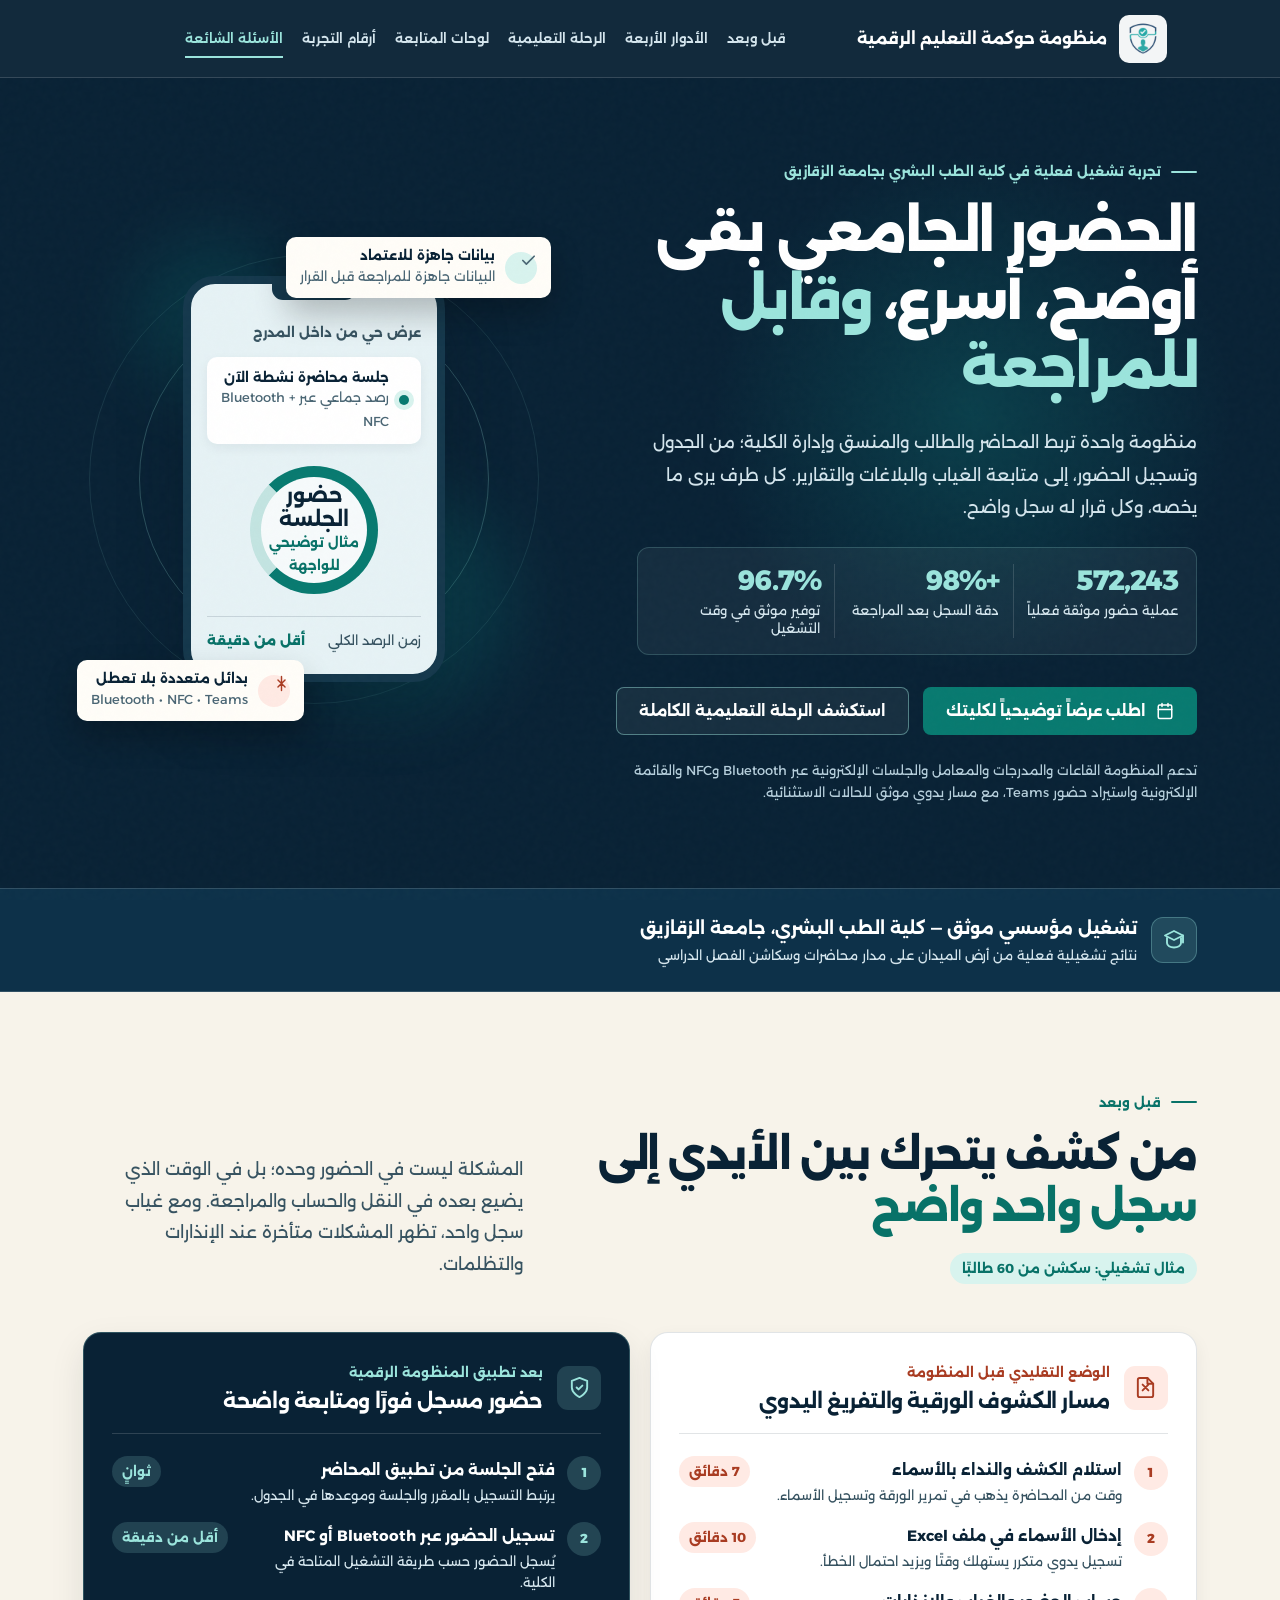
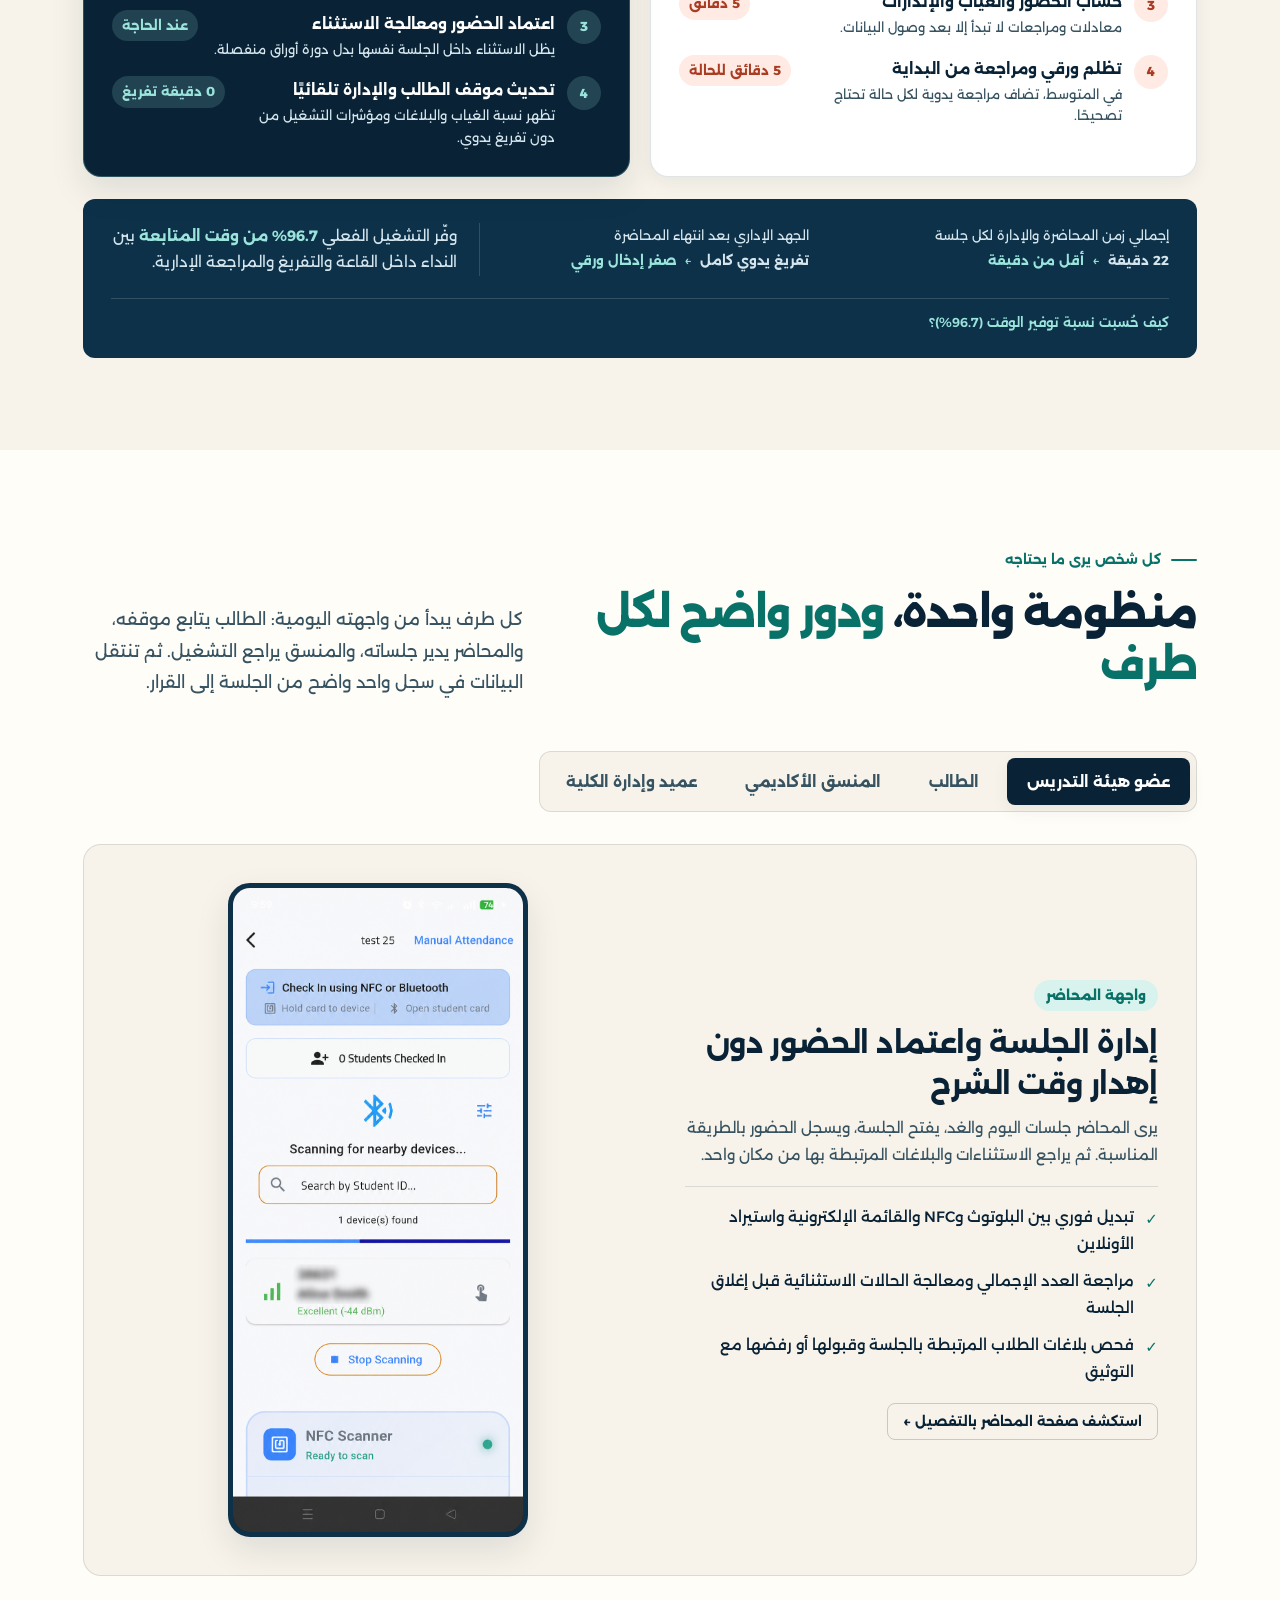
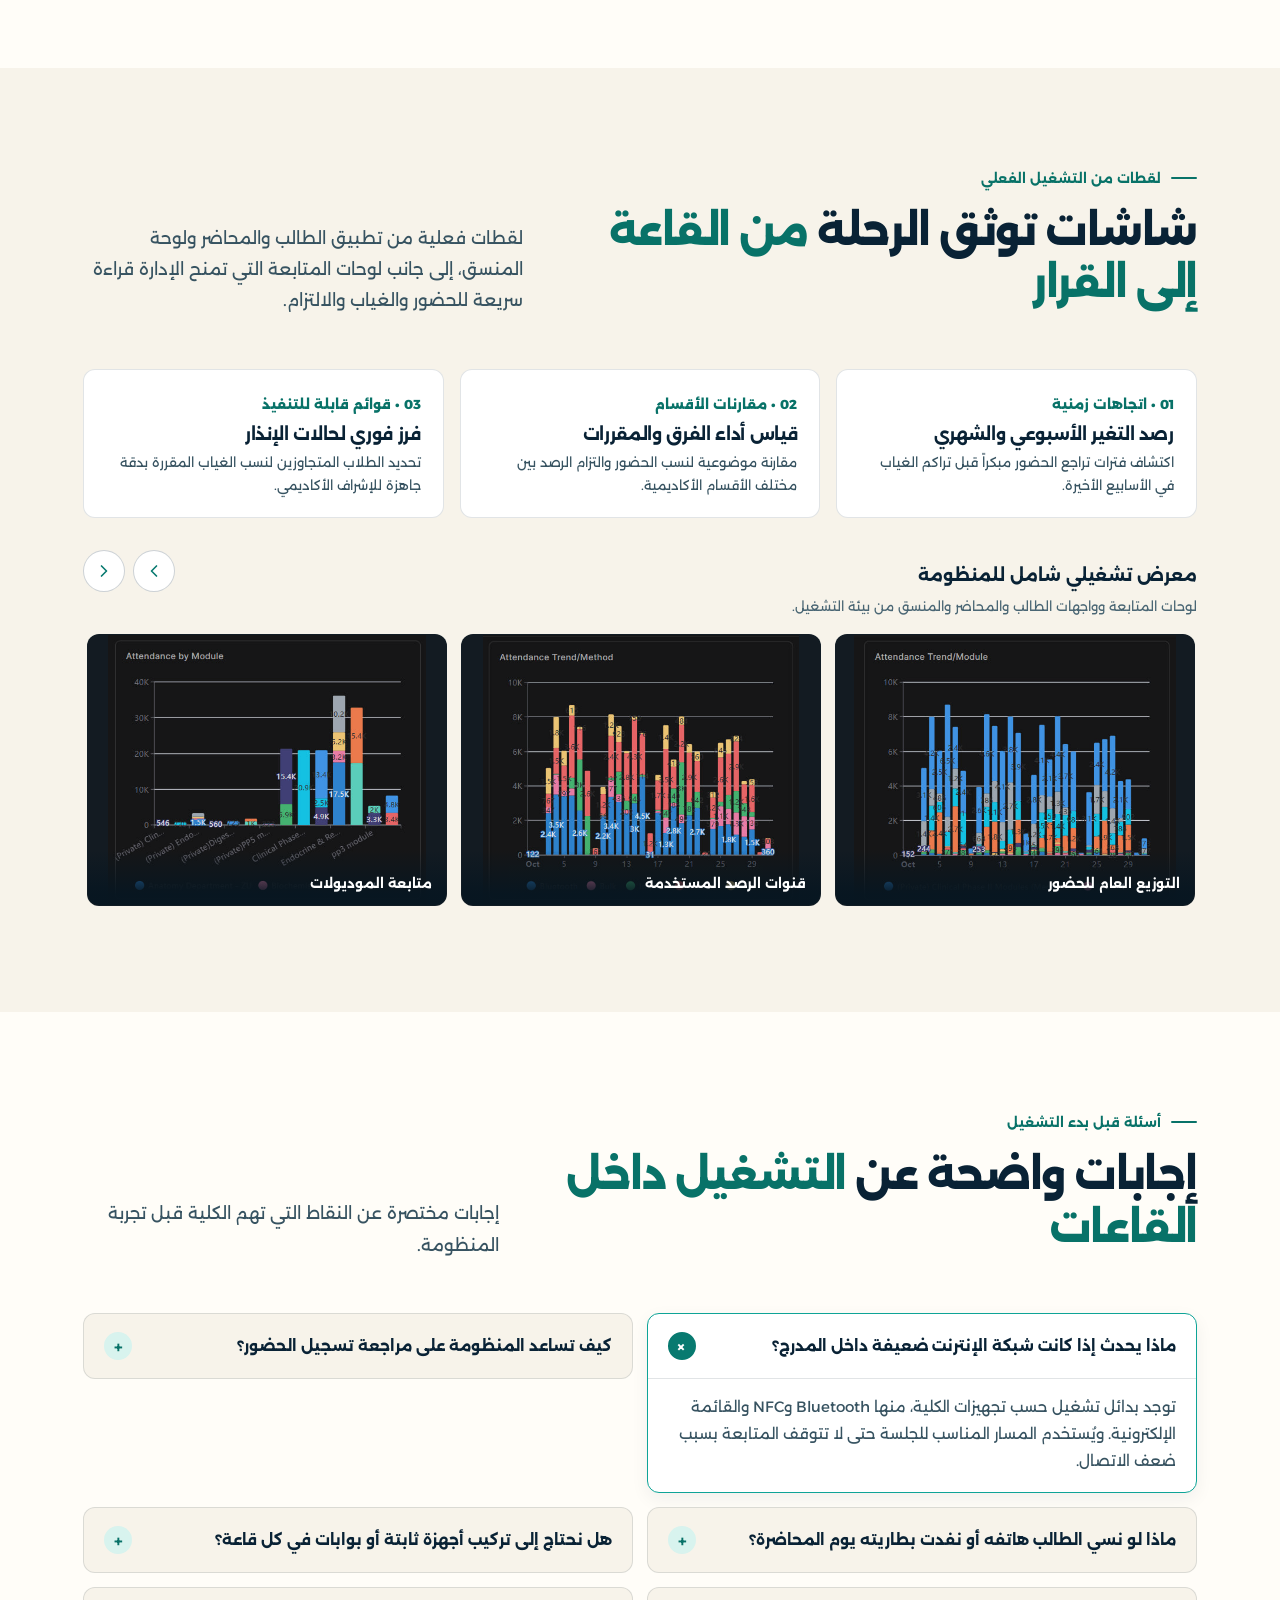
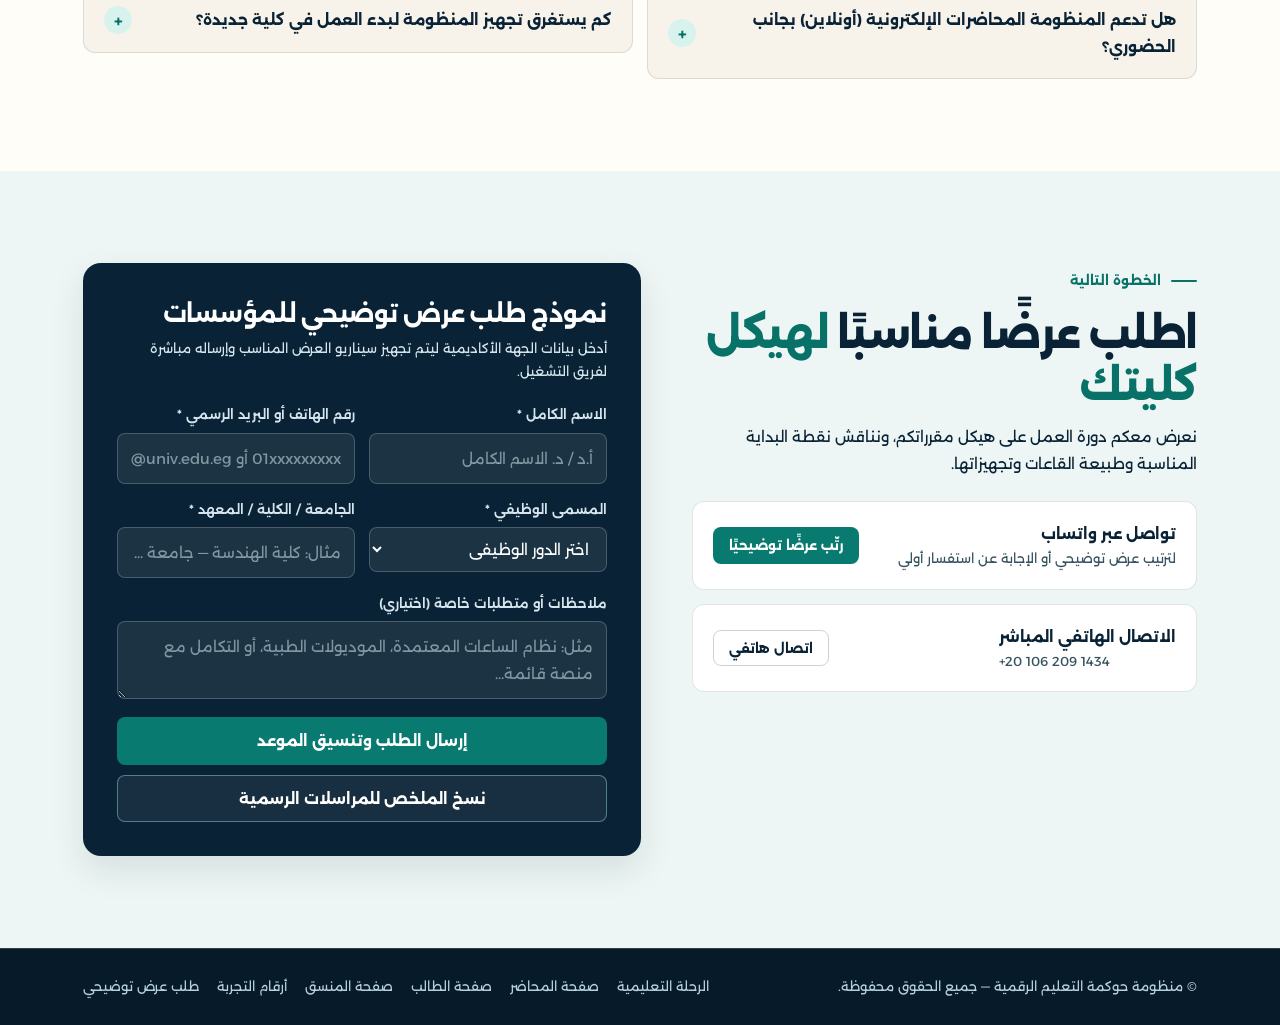
==== commit bb48fd34: "refine navigation content and protect screenshots" ====
--- a/index.html
+++ b/index.html
@@ -3,7 +3,7 @@
 <head>
   <meta charset="UTF-8">
   <meta name="viewport" content="width=device-width, initial-scale=1.0">
-  <title>منظومة الحوكمة الرقمية للحضور الأكاديمي | حضور واضح وقرار موثق</title>
+  <title>منظومة حوكمة التعليم الرقمية | حضور واضح وقرار موثق</title>
   <meta name="description" content="منظومة للحضور الأكاديمي تربط المحاضر والطالب والمنسق والإدارة في سجل واحد قابل للمراجعة. مطبقة فعليًا في كلية الطب البشري بجامعة الزقازيق عبر 572,243 عملية حضور موثقة.">
   <meta name="theme-color" content="#092235">
 
@@ -14,13 +14,13 @@
   <!-- Open Graph / Social Sharing -->
   <meta property="og:type" content="website">
   <meta property="og:locale" content="ar_EG">
-  <meta property="og:title" content="منظومة الحوكمة الرقمية للحضور الأكاديمي">
+  <meta property="og:title" content="منظومة حوكمة التعليم الرقمية">
   <meta property="og:description" content="من تسجيل الحضور إلى متابعة الغياب والبلاغات والتقارير، في مسار واحد مطبق فعليًا بكلية الطب البشري بجامعة الزقازيق.">
   <meta property="og:image" content="assets/og-cover.jpg">
   <meta property="og:image:width" content="1200">
   <meta property="og:image:height" content="630">
   <meta name="twitter:card" content="summary_large_image">
-  <meta name="twitter:title" content="منظومة الحوكمة الرقمية للحضور الأكاديمي">
+  <meta name="twitter:title" content="منظومة حوكمة التعليم الرقمية">
   <meta name="twitter:description" content="حضور أكاديمي واضح، سجل قابل للمراجعة، وقرارات مبنية على بيانات مكتملة.">
   <meta name="twitter:image" content="assets/og-cover.jpg">
 
@@ -42,7 +42,7 @@
     "@graph": [
       {
         "@type": "SoftwareApplication",
-        "name": "منظومة الحوكمة الرقمية للحضور الأكاديمي",
+        "name": "منظومة حوكمة التعليم الرقمية",
         "applicationCategory": "EducationalApplication",
         "inLanguage": "ar",
         "description": "منظومة جامعية لتسجيل الحضور ومتابعة الغياب والبلاغات والتقارير عبر Bluetooth وNFC والقائمة الإلكترونية واستيراد الجلسات الإلكترونية."
@@ -88,7 +88,7 @@
   <header class="topbar">
     <div class="topbar-inner">
       <a class="brand" href="#top" aria-label="منظومة حوكمة التعليم الرقمية — العودة لأعلى الصفحة">
-        <img class="brand-logo" src="assets/logo-112.png" alt="شعار منظومة الحوكمة الرقمية للحضور الأكاديمي" width="48" height="48">
+        <img class="brand-logo" src="assets/logo-112.png" alt="شعار منظومة حوكمة التعليم الرقمية" width="48" height="48">
         <span class="brand-name">منظومة حوكمة التعليم الرقمية</span>
       </a>
 
@@ -527,7 +527,7 @@
 
           <div class="role-visual-wrap" aria-label="واجهة تطبيق المحاضر">
             <figure class="app-screen-card">
-              <img src="assets/app-lecturer-scanning.png" alt="واجهة تطبيق المحاضر لتسجيل الحضور عبر البلوتوث وNFC" width="576" height="1280" loading="lazy">
+              <img src="assets/app-lecturer-scanning-redacted.png" alt="واجهة تطبيق المحاضر لتسجيل الحضور عبر البلوتوث وNFC" width="841" height="1870" loading="lazy">
             </figure>
           </div>
         </div>
@@ -552,10 +552,10 @@
 
           <div class="role-visual-wrap role-visual-pair" aria-label="واجهات تطبيق الطالب">
             <figure class="app-screen-card">
-              <img src="assets/app-student-absence-details.png" alt="واجهة تطبيق الطالب لمتابعة تفاصيل الحضور ونسبة الغياب" width="590" height="1280" loading="lazy">
+              <img src="assets/app-student-absence-details-redacted.png" alt="واجهة تطبيق الطالب لمتابعة تفاصيل الحضور ونسبة الغياب" width="851" height="1847" loading="lazy">
             </figure>
             <figure class="app-screen-card">
-              <img src="assets/app-student-complaint-ar.png" alt="واجهة تطبيق الطالب لتقديم شكوى ومتابعة سجل الشكاوى" width="590" height="1280" loading="lazy">
+              <img src="assets/app-student-complaint-ar-redacted.png" alt="واجهة تطبيق الطالب لتقديم شكوى ومتابعة سجل الشكاوى" width="851" height="1847" loading="lazy">
             </figure>
           </div>
         </div>
@@ -583,7 +583,7 @@
               <img src="assets/web-coordinator-modules.png" alt="لوحة المنسق الأكاديمي لمتابعة الموديولات والبلاغات المعلقة" width="777" height="718" loading="lazy">
             </figure>
             <figure class="app-screen-card">
-              <img src="assets/app-complaint-decision.png" alt="شاشة مراجعة تفاصيل البلاغ واتخاذ القرار" width="591" height="1280" loading="lazy">
+              <img src="assets/app-complaint-decision-redacted.png" alt="شاشة مراجعة تفاصيل البلاغ واتخاذ القرار" width="852" height="1846" loading="lazy">
             </figure>
             <figure class="app-screen-card">
               <img src="assets/app-session-type.png" alt="شاشة اختيار نوع الجلسة الحضورية أو الإلكترونية" width="591" height="1280" loading="lazy">
@@ -740,13 +740,13 @@
           <button class="gallery-item" type="button" data-gallery-group="operations" data-full="assets/insight-8.jpg" data-caption="متابعة التزام تسجيل الحضور حسب القسم"><img src="assets/insight-8.jpg" alt="جدول التزام الحضور حسب القسم" width="1040" height="458" loading="lazy"><span class="gallery-caption">التزام الأقسام</span></button>
           <button class="gallery-item" type="button" data-gallery-group="operations" data-full="assets/app-student-paths.png" data-caption="المقررات والموديولات التي تظهر للطالب"><img src="assets/app-student-paths.png" alt="تطبيق الطالب يعرض المقررات والموديولات" width="591" height="1280" loading="lazy"><span class="gallery-caption">تطبيق الطالب: المقررات</span></button>
           <button class="gallery-item" type="button" data-gallery-group="operations" data-full="assets/app-student-checkin-method.png" data-caption="اختيار وسيلة تسجيل الحضور للطالب"><img src="assets/app-student-checkin-method.png" alt="تطبيق الطالب لاختيار وسيلة تسجيل الحضور" width="591" height="1280" loading="lazy"><span class="gallery-caption">تطبيق الطالب: تسجيل الحضور</span></button>
-          <button class="gallery-item" type="button" data-gallery-group="operations" data-full="assets/app-student-absence-details.png" data-caption="متابعة تفاصيل الغياب والإنذارات من التطبيق"><img src="assets/app-student-absence-details.png" alt="تطبيق الطالب يعرض تفاصيل الغياب" width="590" height="1280" loading="lazy"><span class="gallery-caption">تطبيق الطالب: متابعة الغياب</span></button>
+          <button class="gallery-item" type="button" data-gallery-group="operations" data-full="assets/app-student-absence-details-redacted.png" data-caption="متابعة تفاصيل الغياب والإنذارات من التطبيق"><img src="assets/app-student-absence-details-redacted.png" alt="تطبيق الطالب يعرض تفاصيل الغياب" width="851" height="1847" loading="lazy"><span class="gallery-caption">تطبيق الطالب: متابعة الغياب</span></button>
           <button class="gallery-item" type="button" data-gallery-group="operations" data-full="assets/app-student-absent-sessions.png" data-caption="قائمة الجلسات وحالة الحضور والغياب"><img src="assets/app-student-absent-sessions.png" alt="تطبيق الطالب يعرض الجلسات وحالة الحضور" width="591" height="1280" loading="lazy"><span class="gallery-caption">تطبيق الطالب: سجل الجلسات</span></button>
-          <button class="gallery-item" type="button" data-gallery-group="operations" data-full="assets/app-student-complaint-ar.png" data-caption="بلاغ حضور إلكتروني مرتبط بالجلسة"><img src="assets/app-student-complaint-ar.png" alt="تطبيق الطالب لتقديم بلاغ حضور" width="590" height="1280" loading="lazy"><span class="gallery-caption">تطبيق الطالب: البلاغ الإلكتروني</span></button>
+          <button class="gallery-item" type="button" data-gallery-group="operations" data-full="assets/app-student-complaint-ar-redacted.png" data-caption="بلاغ حضور إلكتروني مرتبط بالجلسة"><img src="assets/app-student-complaint-ar-redacted.png" alt="تطبيق الطالب لتقديم بلاغ حضور" width="851" height="1847" loading="lazy"><span class="gallery-caption">تطبيق الطالب: البلاغ الإلكتروني</span></button>
           <button class="gallery-item" type="button" data-gallery-group="operations" data-full="assets/app-student-complaint-form.png" data-caption="نموذج إدخال تفاصيل البلاغ"><img src="assets/app-student-complaint-form.png" alt="نموذج بلاغ الحضور في تطبيق الطالب" width="402" height="1280" loading="lazy"><span class="gallery-caption">تطبيق الطالب: تفاصيل البلاغ</span></button>
           <button class="gallery-item" type="button" data-gallery-group="operations" data-full="assets/app-lecturer-sessions.png" data-caption="جلسات اليوم في تطبيق عضو هيئة التدريس"><img src="assets/app-lecturer-sessions.png" alt="تطبيق عضو هيئة التدريس يعرض جلسات اليوم" width="591" height="1280" loading="lazy"><span class="gallery-caption">تطبيق المحاضر: جلسات اليوم</span></button>
-          <button class="gallery-item" type="button" data-gallery-group="operations" data-full="assets/app-lecturer-scanning.png" data-caption="رصد الحضور من تطبيق عضو هيئة التدريس"><img src="assets/app-lecturer-scanning.png" alt="تطبيق عضو هيئة التدريس لرصد الحضور" width="576" height="1280" loading="lazy"><span class="gallery-caption">تطبيق المحاضر: الرصد</span></button>
-          <button class="gallery-item" type="button" data-gallery-group="operations" data-full="assets/app-complaint-decision.png" data-caption="مراجعة قرار البلاغ من تطبيق عضو هيئة التدريس"><img src="assets/app-complaint-decision.png" alt="تطبيق عضو هيئة التدريس لمراجعة البلاغات" width="591" height="1280" loading="lazy"><span class="gallery-caption">تطبيق المحاضر: قرار البلاغ</span></button>
+          <button class="gallery-item" type="button" data-gallery-group="operations" data-full="assets/app-lecturer-scanning-redacted.png" data-caption="رصد الحضور من تطبيق عضو هيئة التدريس"><img src="assets/app-lecturer-scanning-redacted.png" alt="تطبيق عضو هيئة التدريس لرصد الحضور" width="841" height="1870" loading="lazy"><span class="gallery-caption">تطبيق المحاضر: الرصد</span></button>
+          <button class="gallery-item" type="button" data-gallery-group="operations" data-full="assets/app-complaint-decision-redacted.png" data-caption="مراجعة قرار البلاغ من تطبيق عضو هيئة التدريس"><img src="assets/app-complaint-decision-redacted.png" alt="تطبيق عضو هيئة التدريس لمراجعة البلاغات" width="852" height="1846" loading="lazy"><span class="gallery-caption">تطبيق المحاضر: قرار البلاغ</span></button>
           <button class="gallery-item" type="button" data-gallery-group="operations" data-full="assets/app-session-type.png" data-caption="تحديد نوع الجلسة الحضورية أو الإلكترونية"><img src="assets/app-session-type.png" alt="واجهة تحديد نوع الجلسة" width="591" height="1280" loading="lazy"><span class="gallery-caption">إعداد الجلسة</span></button>
           <button class="gallery-item" type="button" data-gallery-group="operations" data-full="assets/web-coordinator-modules.png" data-caption="متابعة الموديولات من لوحة المنسق"><img src="assets/web-coordinator-modules.png" alt="لوحة المنسق لمتابعة الموديولات" width="777" height="718" loading="lazy"><span class="gallery-caption">لوحة المنسق: الموديولات</span></button>
           <button class="gallery-item" type="button" data-gallery-group="operations" data-full="assets/web-coordinator-review.png" data-caption="مراجعة السجلات والبلاغات قبل التقارير"><img src="assets/web-coordinator-review.png" alt="لوحة المنسق لمراجعة السجلات" width="1096" height="722" loading="lazy"><span class="gallery-caption">لوحة المنسق: المراجعة</span></button>
@@ -1050,7 +1050,7 @@
   <!-- Footer -->
   <footer class="site-footer">
     <div class="site-footer-inner">
-      <span>© منظومة الحوكمة الرقمية للحضور الأكاديمي — جميع الحقوق محفوظة.</span>
+      <span>© منظومة حوكمة التعليم الرقمية — جميع الحقوق محفوظة.</span>
       <div class="footer-links">
         <a href="journey.html">الرحلة التعليمية</a>
         <a href="lecturer.html">صفحة المحاضر</a>
--- a/css/main.css
+++ b/css/main.css
@@ -515,13 +515,25 @@
 :root {
 --topbar-h: 70px;
 }
+.topbar-inner {
+padding-inline: 14px;
+gap: 8px;
+}
 .brand {
 font-size: var(--fs-xs);
-gap: 9px;
+gap: 7px;
+min-width: 0;
 }
 .brand-logo {
-width: 40px;
-height: 40px;
+width: 36px;
+height: 36px;
+}
+.brand-name {
+font-size: clamp(13px, 3.55vw, 15px);
+letter-spacing: -0.03em;
+}
+.topbar-actions {
+margin-inline-start: auto;
 }
 .topbar-actions .btn-primary {
 display: none;
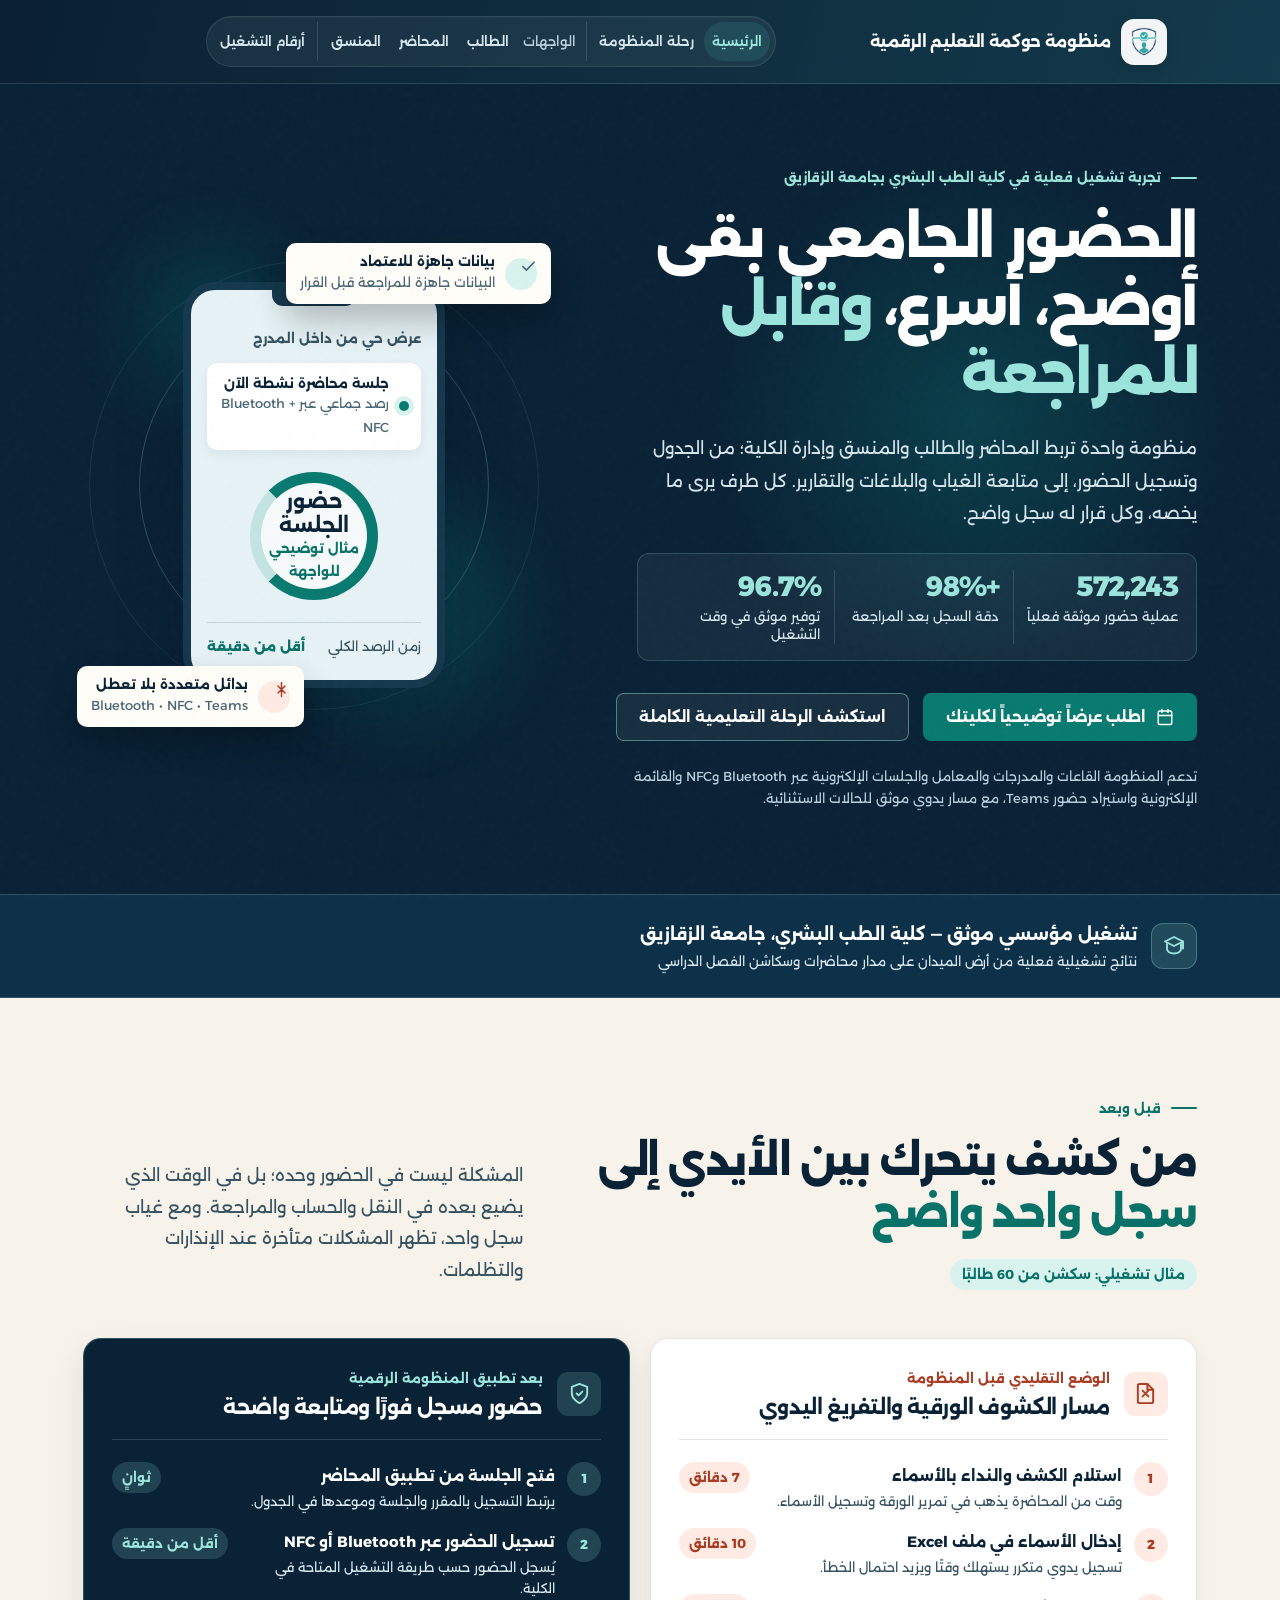
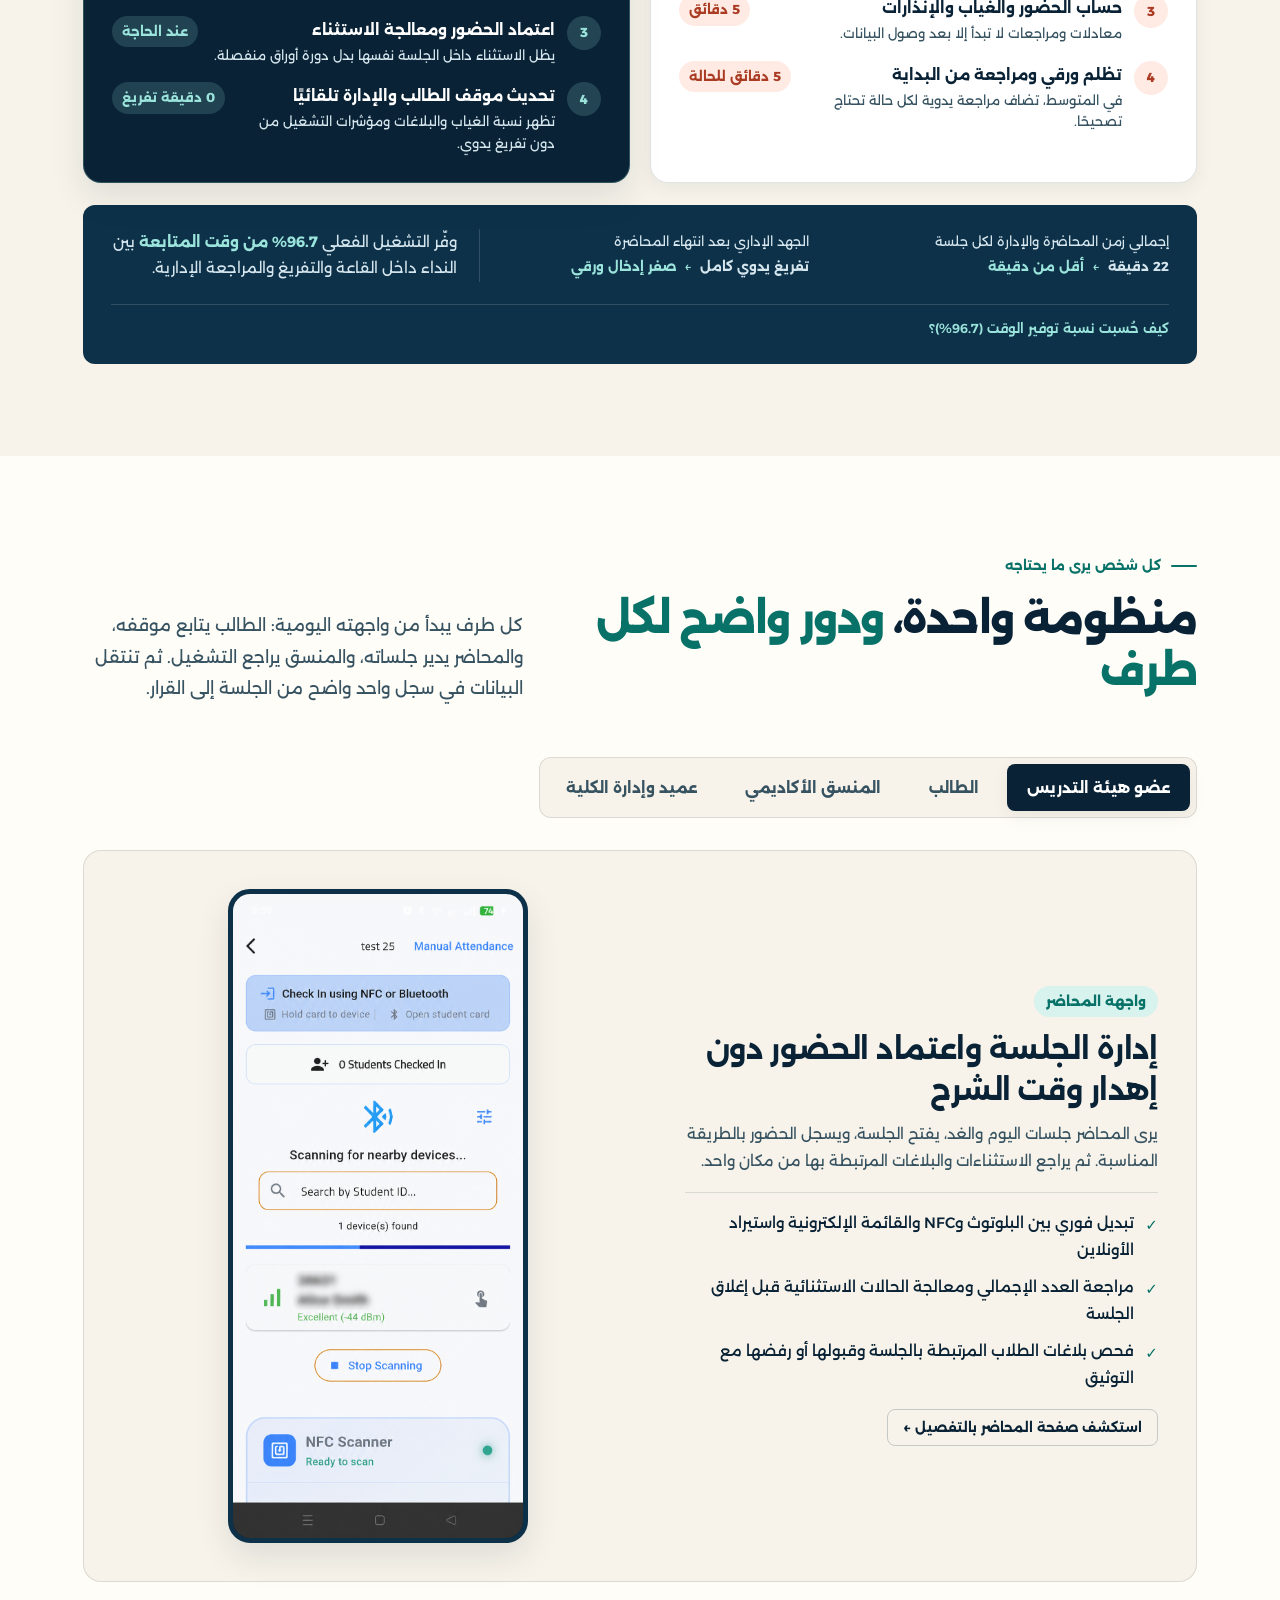
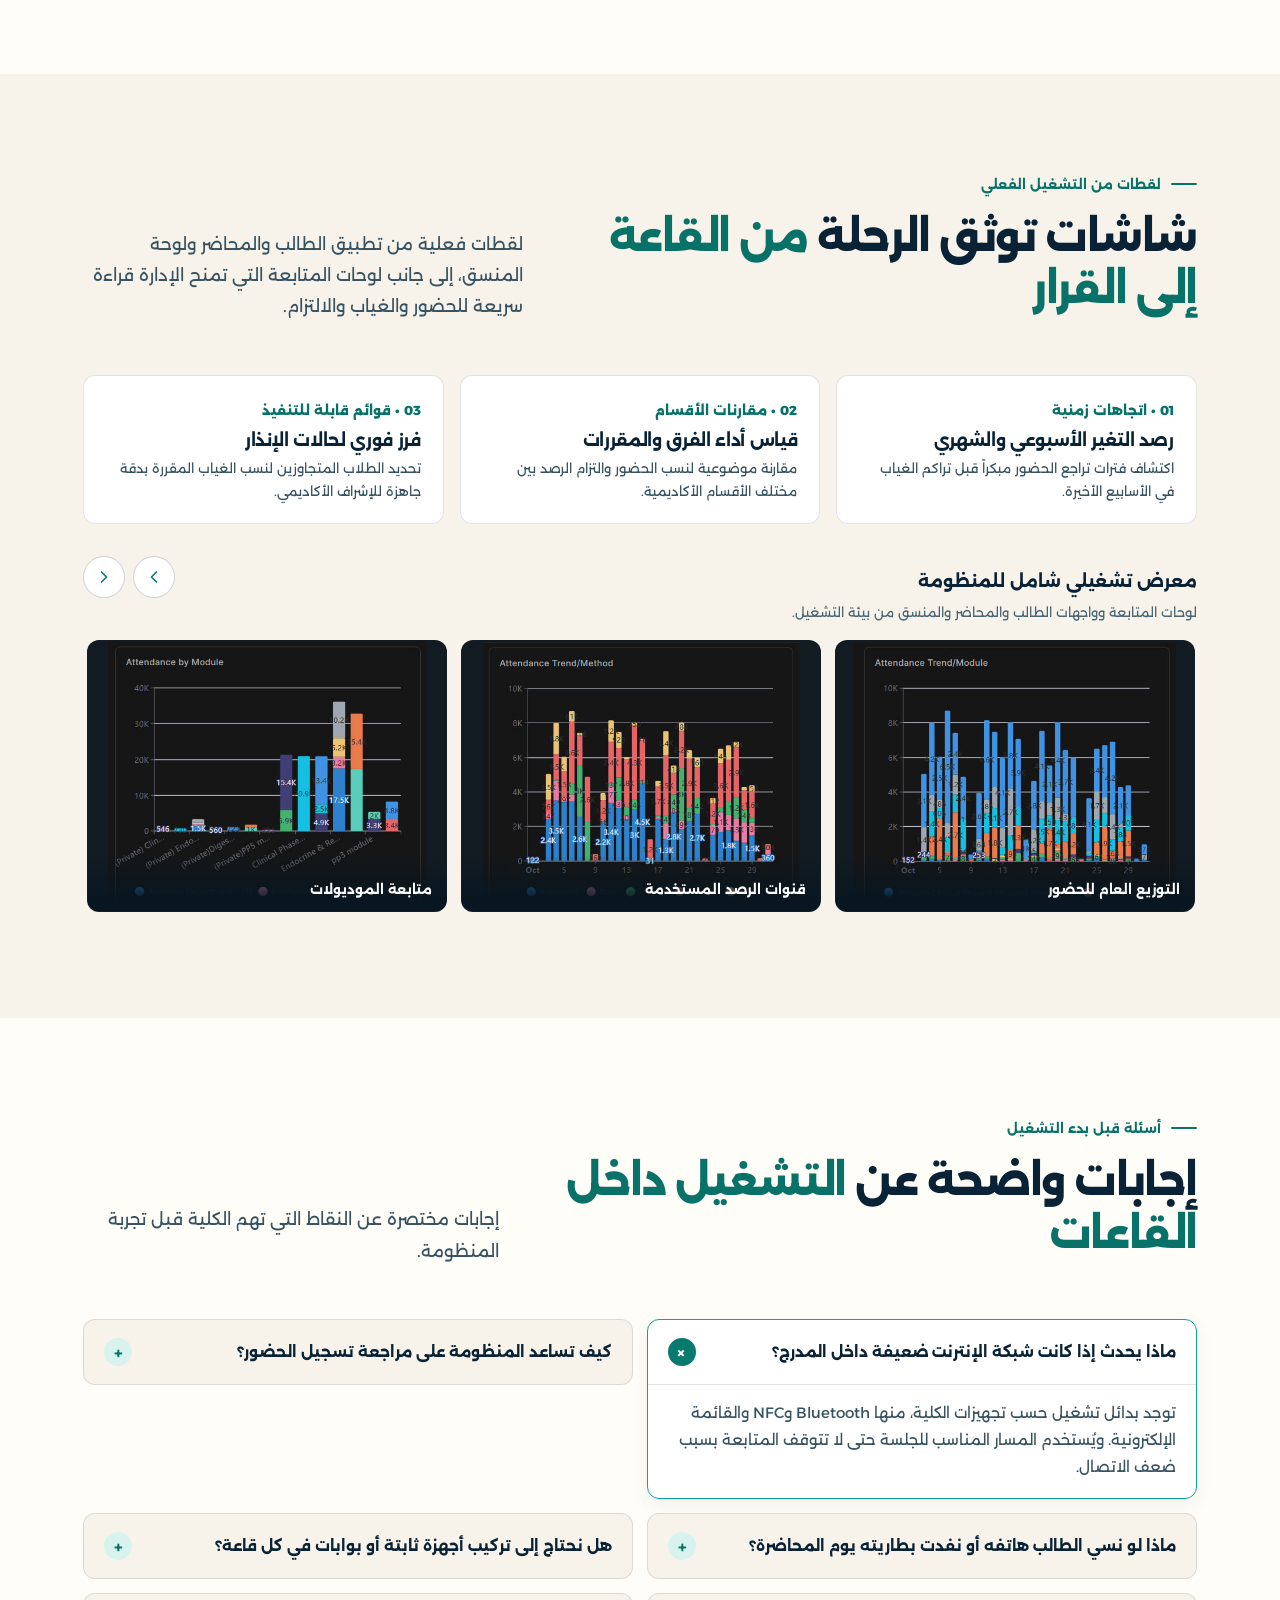
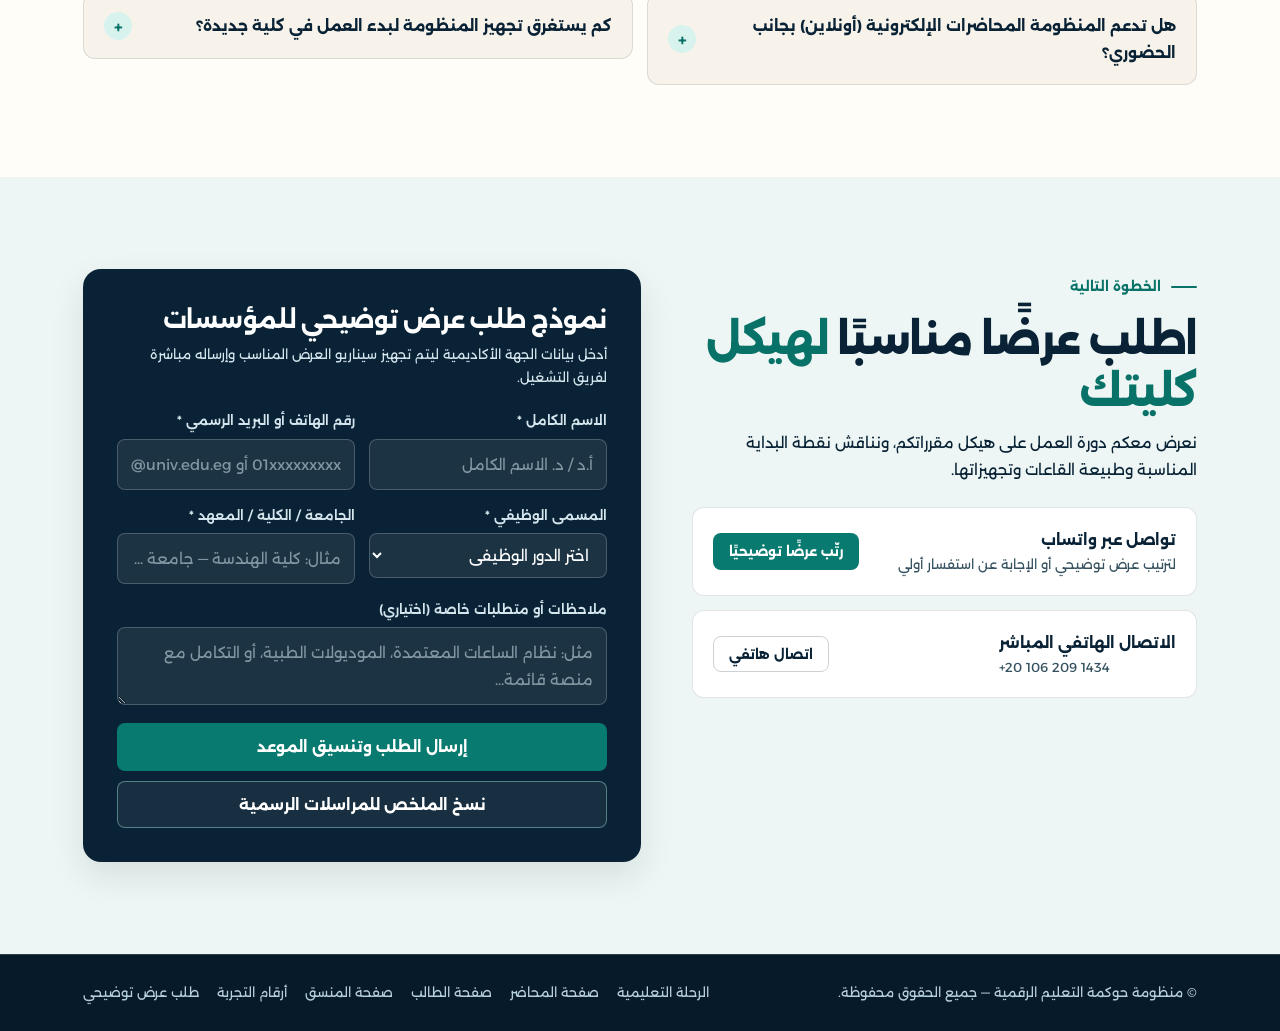
==== commit ae5bd910: "redesign shared site headers" ====
--- a/index.html
+++ b/index.html
@@ -93,17 +93,24 @@
       </a>
 
       <nav class="main-nav" id="main-nav" aria-label="التنقل الرئيسي">
-        <a href="#comparison">قبل وبعد</a>
-        <a href="#roles">الأدوار الأربعة</a>
-        <a href="journey.html">الرحلة التعليمية</a>
-        <a href="#dashboards">لوحات المتابعة</a>
-        <a href="coordinator.html#numbers">أرقام التجربة</a>
-        <a href="#faq">الأسئلة الشائعة</a>
+        <div class="nav-group nav-group-core">
+          <a href="#top" class="active" aria-current="page">الرئيسية</a>
+          <a href="journey.html">رحلة المنظومة</a>
+        </div>
+        <div class="nav-group nav-group-roles" aria-label="واجهات المستخدم">
+          <span class="nav-group-label">الواجهات</span>
+          <a href="student.html">الطالب</a>
+          <a href="lecturer.html">المحاضر</a>
+          <a href="coordinator.html">المنسق</a>
+        </div>
+        <div class="nav-group nav-group-insights">
+          <a href="coordinator.html#numbers">أرقام التشغيل</a>
+        </div>
       </nav>
 
       <div class="topbar-actions">
         <a class="btn btn-outline-light btn-sm header-whatsapp" data-cta-source="header_whatsapp" href="https://wa.me/201062091434?text=%D9%85%D8%B1%D8%AD%D8%A8%D8%A7%D9%8B%D8%8C%20%D8%A3%D8%B1%D8%BA%D8%A8%20%D9%81%D9%8A%20%D8%A7%D9%84%D8%A7%D8%B3%D8%AA%D9%81%D8%B3%D8%A7%D8%B1%20%D8%B9%D9%86%20%D9%85%D9%86%D8%B8%D9%88%D9%85%D8%A9%20%D8%A7%D9%84%D8%AD%D9%88%D9%83%D9%85%D8%A9%20%D8%A7%D9%84%D8%B1%D9%82%D9%85%D9%8A%D8%A9%20%D9%84%D9%84%D8%AD%D8%B6%D9%88%D8%B1%20%D8%A7%D9%84%D8%A3%D9%83%D8%A7%D8%AF%D9%8A%D9%85%D9%8A" target="_blank" rel="noopener noreferrer">
-          تواصل عبر واتساب
+          اطلب عرضًا
         </a>
         <button class="menu-toggle" type="button" aria-expanded="false" aria-controls="main-nav" aria-label="فتح القائمة الرئيسية">
           <svg class="icon-burger" viewBox="0 0 24 24" fill="none" stroke="currentColor" stroke-width="2" stroke-linecap="round" aria-hidden="true">
--- a/css/main.css
+++ b/css/main.css
@@ -53,7 +53,7 @@
 --radius-md: 12px;
 --radius-lg: 18px;
 --radius-pill: 999px;
---topbar-h: 78px;
+--topbar-h: 84px;
 }
 *,
 *::before,
@@ -357,9 +357,9 @@
 top: 0;
 z-index: 100;
 height: var(--topbar-h);
-background: rgba(9, 34, 53, 0.96);
-backdrop-filter: blur(14px);
-border-bottom: 1px solid var(--line-on-dark);
+background: linear-gradient(105deg, rgba(7, 29, 47, 0.985), rgba(11, 52, 70, 0.97));
+backdrop-filter: blur(18px);
+border-bottom: 1px solid rgba(186, 232, 226, 0.16);
 color: var(--white);
 }
 .topbar-inner {
@@ -380,20 +380,21 @@
 .brand {
 display: flex;
 align-items: center;
-gap: 12px;
+gap: 10px;
 font-size: var(--fs-sm);
 font-weight: 700;
 line-height: 1.35;
 flex-shrink: 0;
 }
 .brand-logo {
-width: 48px;
-height: 48px;
+width: 46px;
+height: 46px;
 object-fit: contain;
 flex: 0 0 auto;
 background: rgba(255, 255, 255, 0.95);
-border-radius: 10px;
-padding: 3px;
+border-radius: 13px;
+padding: 4px;
+box-shadow: 0 5px 14px rgba(0, 0, 0, 0.14);
 }
 .brand small {
 display: block;
@@ -402,49 +403,88 @@
 color: var(--on-dark-muted);
 }
 .brand-name {
-  color: var(--white);
-  font-size: clamp(13px, 1.25vw, 17px);
-  font-weight: 700;
-  line-height: 1.25;
-  white-space: nowrap;
+color: var(--white);
+font-size: clamp(13px, 1.25vw, 17px);
+font-weight: 700;
+line-height: 1.25;
+white-space: nowrap;
+letter-spacing: -0.02em;
 }
 .main-nav {
 display: flex;
 align-items: center;
-gap: clamp(14px, 1.5vw, 22px);
+gap: 4px;
+min-width: 0;
+padding: 5px;
+border: 1px solid rgba(196, 234, 229, 0.12);
+border-radius: var(--radius-pill);
+background: rgba(255, 255, 255, 0.055);
+box-shadow: inset 0 1px 0 rgba(255, 255, 255, 0.04);
+}
+.nav-group {
+display: flex;
+align-items: center;
+gap: 2px;
+}
+.nav-group-roles {
+padding-inline: 5px;
+border-inline: 1px solid rgba(196, 234, 229, 0.16);
+}
+.nav-group-label {
+padding-inline: 5px 4px;
+font-size: var(--fs-xs);
+font-weight: 500;
+color: var(--on-dark-muted);
+white-space: nowrap;
 }
 .main-nav a {
 position: relative;
-padding: 8px 0;
+padding: 8px;
+border-radius: var(--radius-pill);
 font-size: var(--fs-xs);
 font-weight: 600;
 color: var(--on-dark-secondary);
 white-space: nowrap;
-transition: color 0.2s ease;
+transition: color 0.2s ease, background 0.2s ease;
 }
 .main-nav a::after {
-content: "";
-position: absolute;
-right: 0;
-bottom: 0;
-width: 0;
-height: 2px;
-background: var(--mint);
-transition: width 0.2s ease;
+display: none;
 }
 .main-nav a:hover,
 .main-nav a.active {
 color: var(--mint);
+background: rgba(72, 197, 183, 0.13);
 }
 .main-nav a:hover::after,
 .main-nav a.active::after {
-width: 100%;
+width: 0;
 }
 .topbar-actions {
 display: flex;
 align-items: center;
 gap: 10px;
 flex-shrink: 0;
+}
+.header-whatsapp {
+display: inline-flex;
+align-items: center;
+justify-content: center;
+min-height: 40px;
+padding: 9px 15px;
+border: 1px solid transparent;
+border-radius: var(--radius-pill);
+background: var(--mint);
+color: var(--ink-deep);
+font-size: var(--fs-xs);
+font-weight: 700;
+white-space: nowrap;
+box-shadow: 0 5px 16px rgba(36, 189, 174, 0.18);
+transition: transform 0.2s ease, background 0.2s ease;
+}
+.header-whatsapp:hover {
+color: var(--ink-deep);
+background: var(--white);
+transform: translateY(-1px);
 }
 @media (max-width: 1480px) {
 .topbar-actions .header-whatsapp {
@@ -492,20 +532,39 @@
 align-items: stretch;
 gap: 0;
 background: var(--ink-deep);
-border-bottom: 1px solid var(--line-on-dark);
-padding: 12px var(--container-pad) 20px;
+border: 1px solid var(--line-on-dark);
+border-top: 0;
+border-radius: 0 0 var(--radius-md) var(--radius-md);
+padding: 12px var(--container-pad) 18px;
 box-shadow: var(--shadow-lg);
 }
 .main-nav.is-open {
 display: flex;
+}
+.nav-group {
+display: flex;
+flex-direction: column;
+align-items: stretch;
+gap: 0;
+}
+.nav-group-core,
+.nav-group-roles {
+padding: 0 0 8px;
+margin-bottom: 8px;
+border: 0;
+border-bottom: 1px solid rgba(255, 255, 255, 0.09);
+}
+.nav-group-label {
+display: block;
+padding: 7px 4px 5px;
+font-size: var(--fs-xs);
+color: var(--mint);
 }
 .main-nav a {
 font-size: var(--fs-sm);
-padding: 13px 4px;
-border-bottom: 1px solid rgba(255, 255, 255, 0.08);
-}
-.main-nav a:last-child {
+padding: 12px 8px;
 border-bottom: 0;
+border-radius: var(--radius-sm);
 }
 .main-nav a::after {
 display: none;
@@ -534,9 +593,6 @@
 }
 .topbar-actions {
 margin-inline-start: auto;
-}
-.topbar-actions .btn-primary {
-display: none;
 }
 }
 .icon-box {
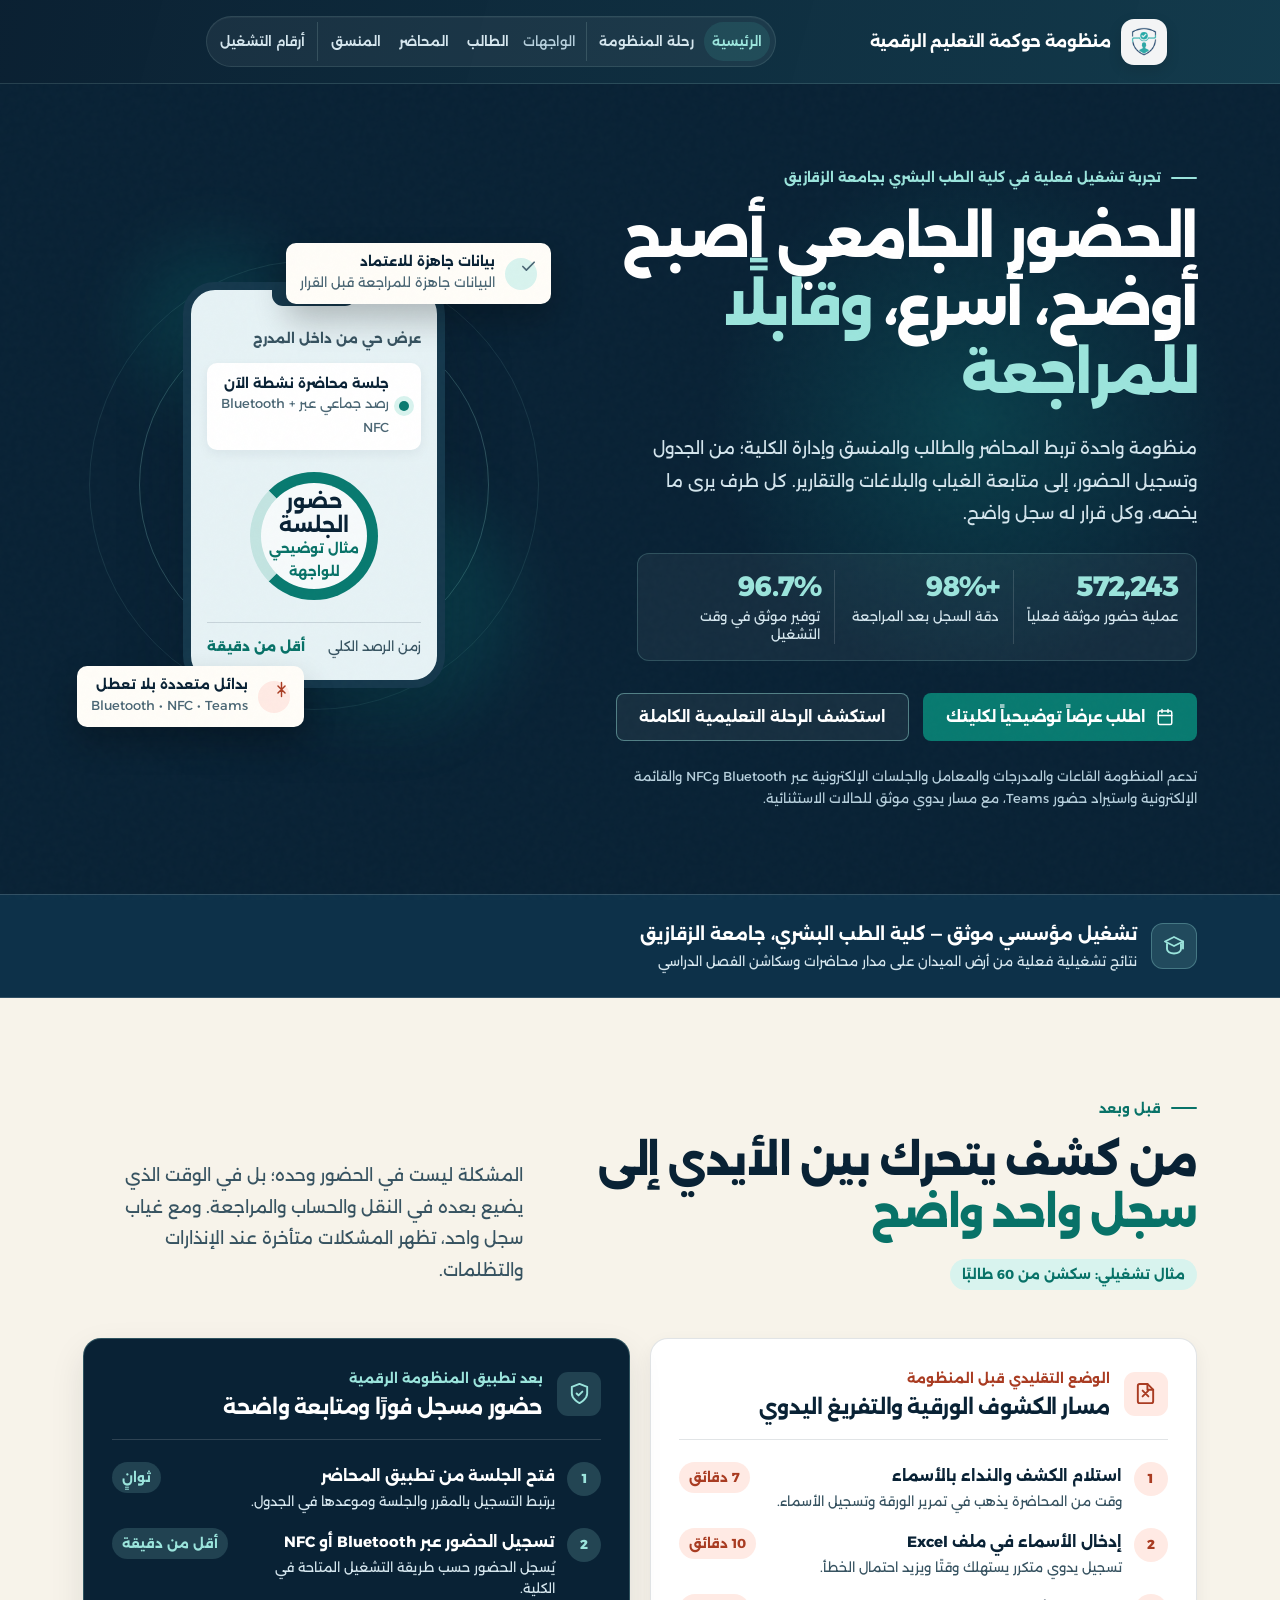
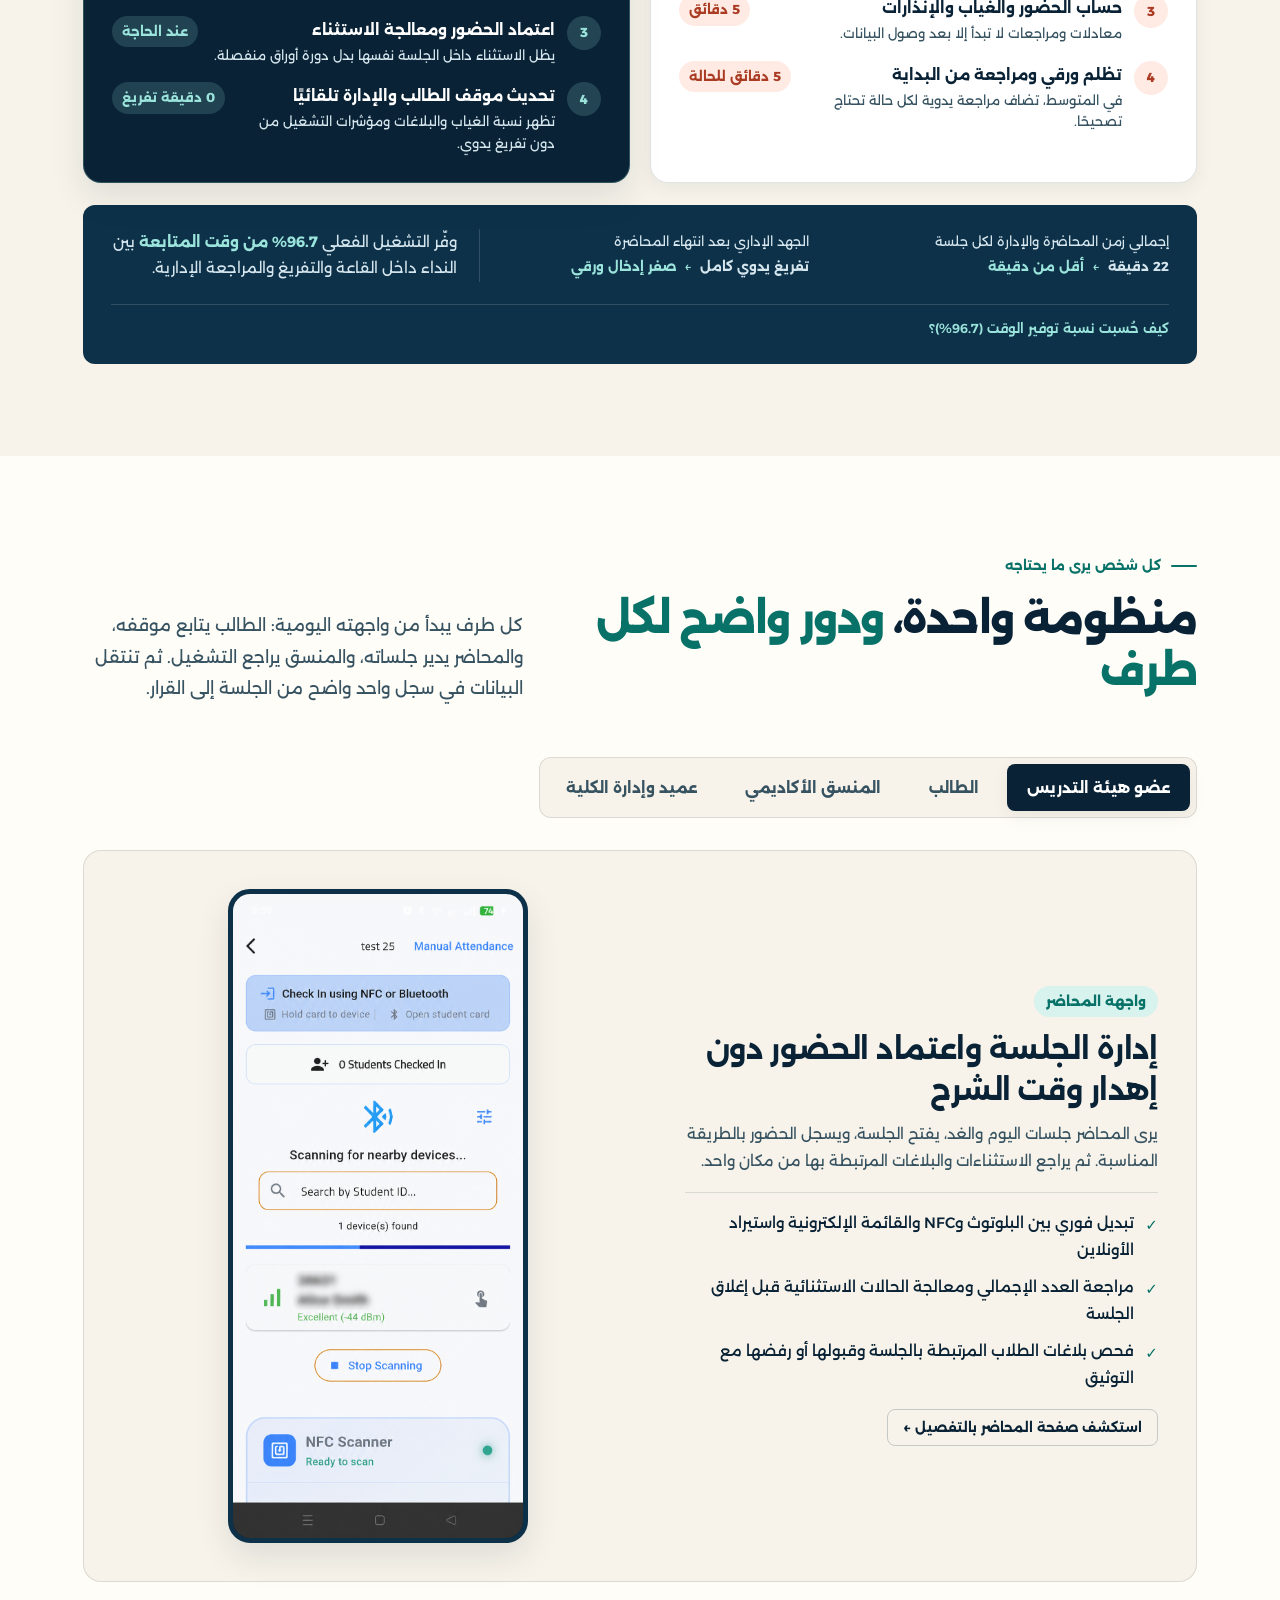
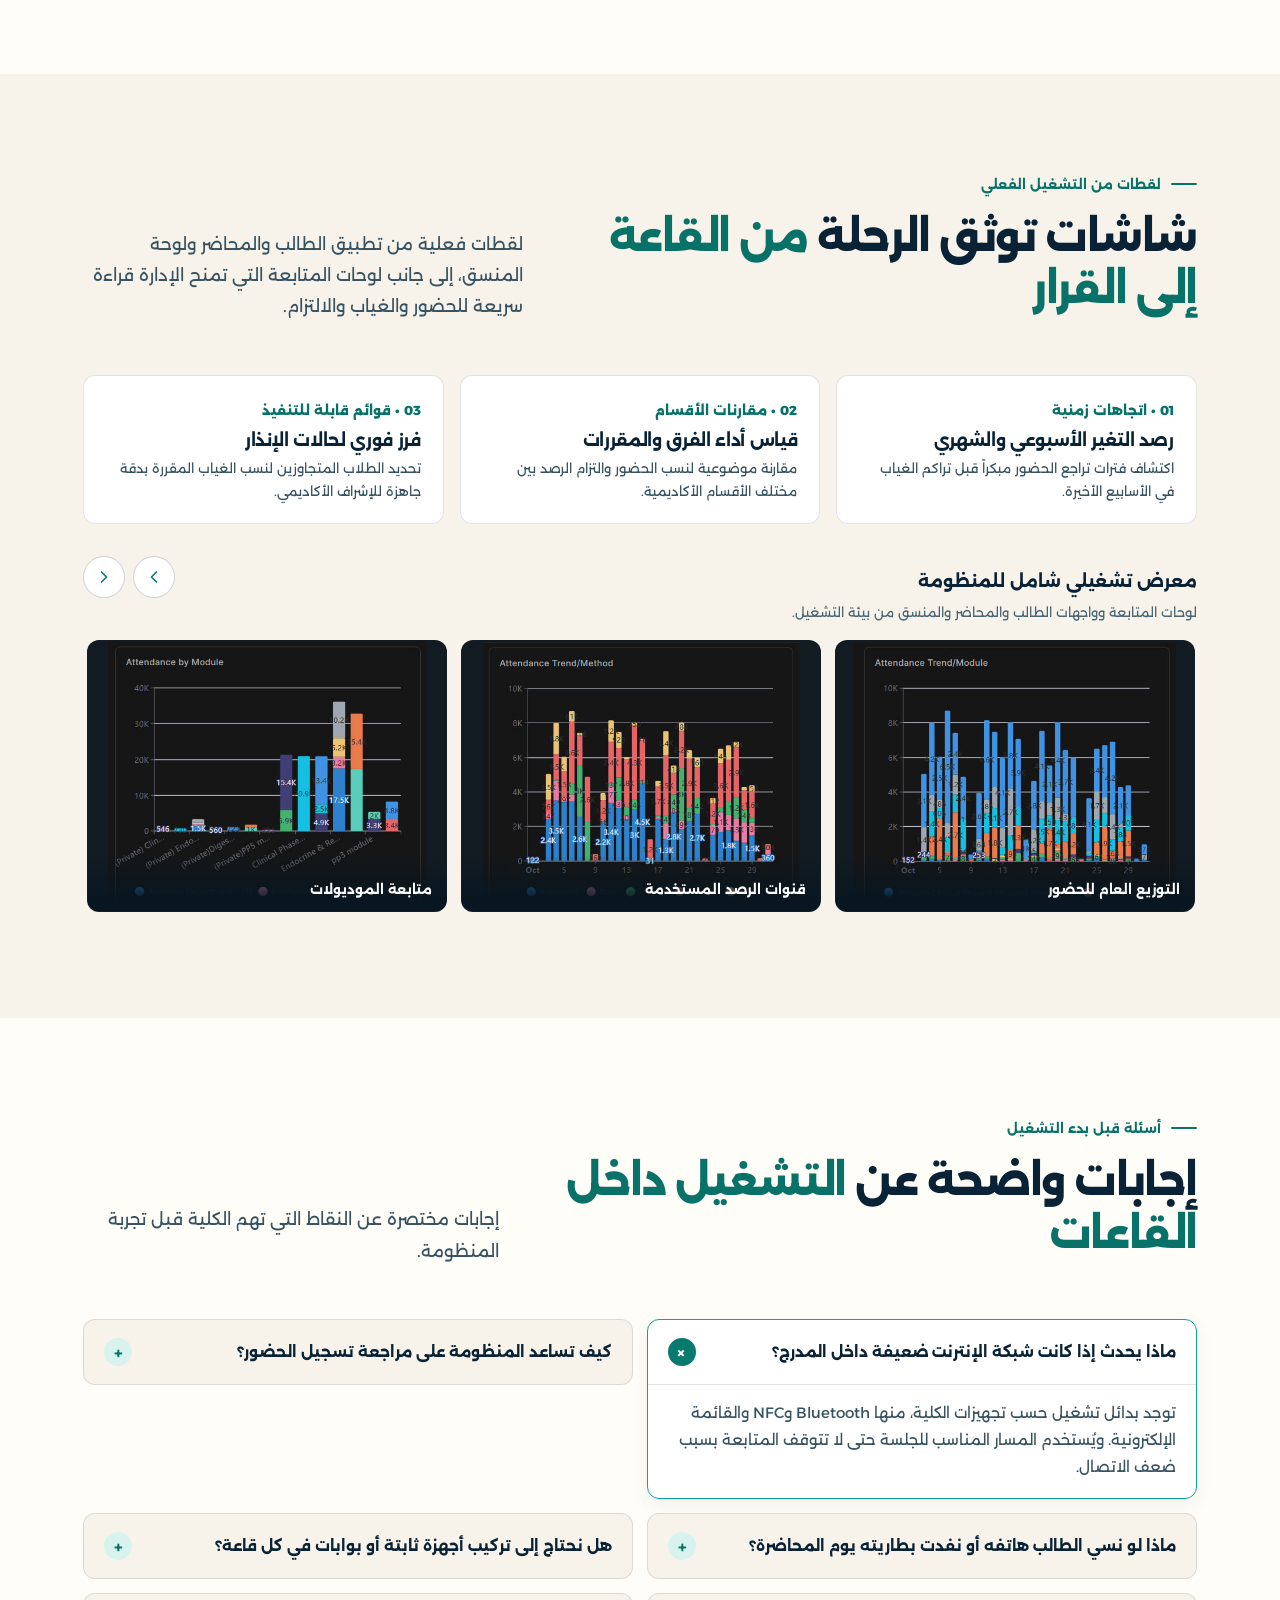
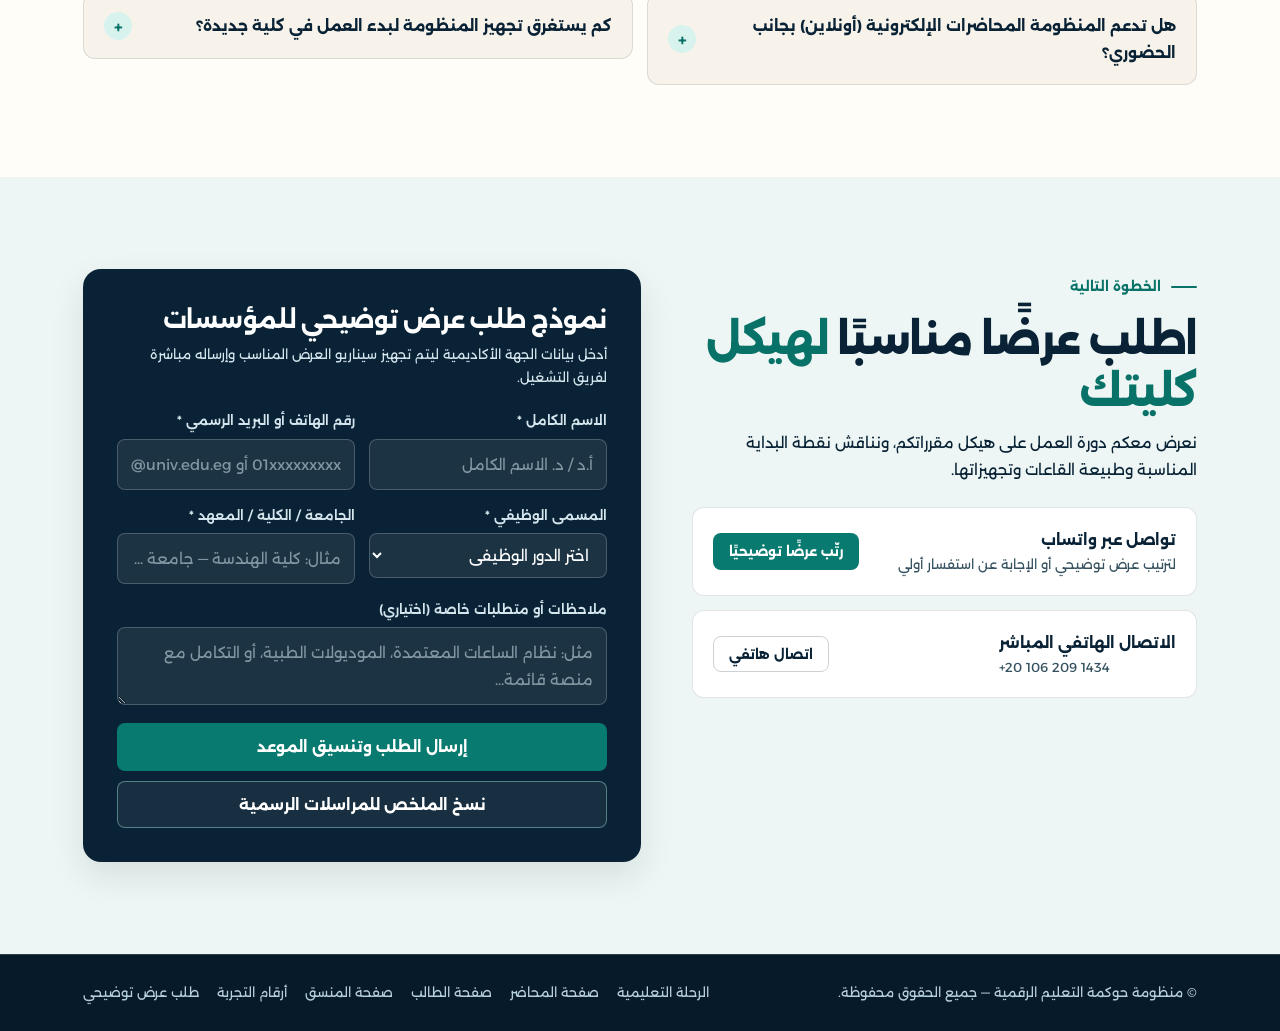
==== commit 585544a4: "clarify student access and reporting details" ====
--- a/index.html
+++ b/index.html
@@ -132,7 +132,7 @@
       <div class="hero-inner">
         <div class="hero-copy">
           <p class="eyebrow">تجربة تشغيل فعلية في كلية الطب البشري بجامعة الزقازيق</p>
-          <h1>الحضور الجامعي بقى أوضح، أسرع، <em>وقابل للمراجعة</em></h1>
+          <h1>الحضور الجامعي أصبح أوضح، أسرع، <em>وقابلًا للمراجعة</em></h1>
           <p class="hero-lead">
             منظومة واحدة تربط المحاضر والطالب والمنسق وإدارة الكلية؛ من الجدول وتسجيل الحضور، إلى متابعة الغياب والبلاغات والتقارير. كل طرف يرى ما يخصه، وكل قرار له سجل واضح.
           </p>
--- a/css/main.css
+++ b/css/main.css
@@ -2945,8 +2945,57 @@
 gap: 16px;
 margin-top: var(--sp-6);
 }
+.report-evidence {
+display: grid;
+grid-template-columns: minmax(0, 0.7fr) minmax(0, 1.3fr);
+gap: clamp(22px, 4vw, 48px);
+align-items: start;
+margin-top: var(--sp-6);
+padding: clamp(22px, 3vw, 32px);
+border: 1px solid var(--line-light);
+border-radius: var(--radius-md);
+background: var(--cream);
+}
+.report-evidence h3 {
+margin: 5px 0 10px;
+font-size: var(--fs-lg);
+}
+.report-evidence > div > p:last-child {
+margin: 0;
+font-size: var(--fs-sm);
+line-height: 1.8;
+color: var(--text-secondary);
+}
+.report-facts-grid {
+display: grid;
+grid-template-columns: repeat(3, minmax(0, 1fr));
+gap: 10px;
+margin: 0;
+}
+.report-facts-grid > div {
+padding: 13px 14px;
+border: 1px solid var(--line-light);
+border-radius: var(--radius-sm);
+background: var(--white);
+}
+.report-facts-grid dt {
+margin-bottom: 5px;
+font-size: var(--fs-xs);
+font-weight: 800;
+color: var(--teal-text);
+}
+.report-facts-grid dd {
+margin: 0;
+font-size: var(--fs-xs);
+line-height: 1.65;
+color: var(--text-secondary);
+}
 @media (max-width: 760px) {
 .real-shots-pair {
+grid-template-columns: 1fr;
+}
+.report-evidence,
+.report-facts-grid {
 grid-template-columns: 1fr;
 }
 }
